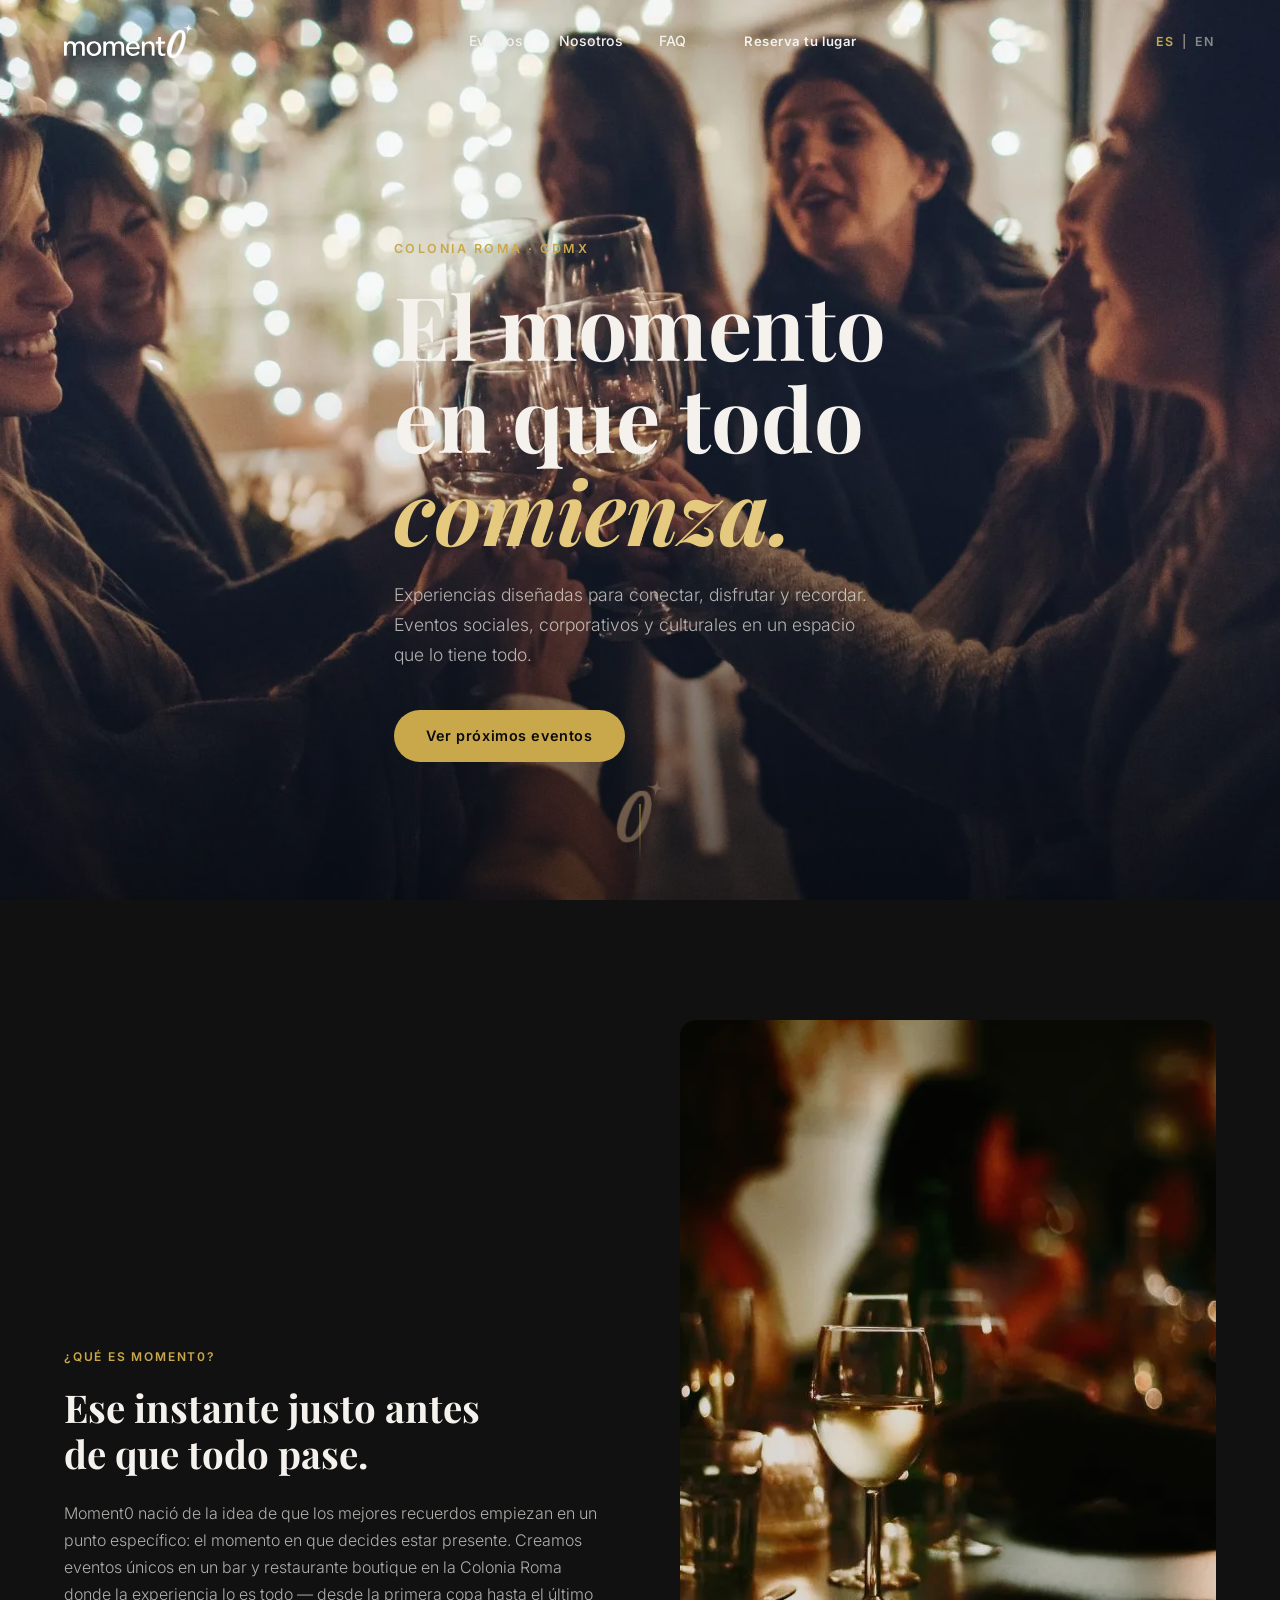
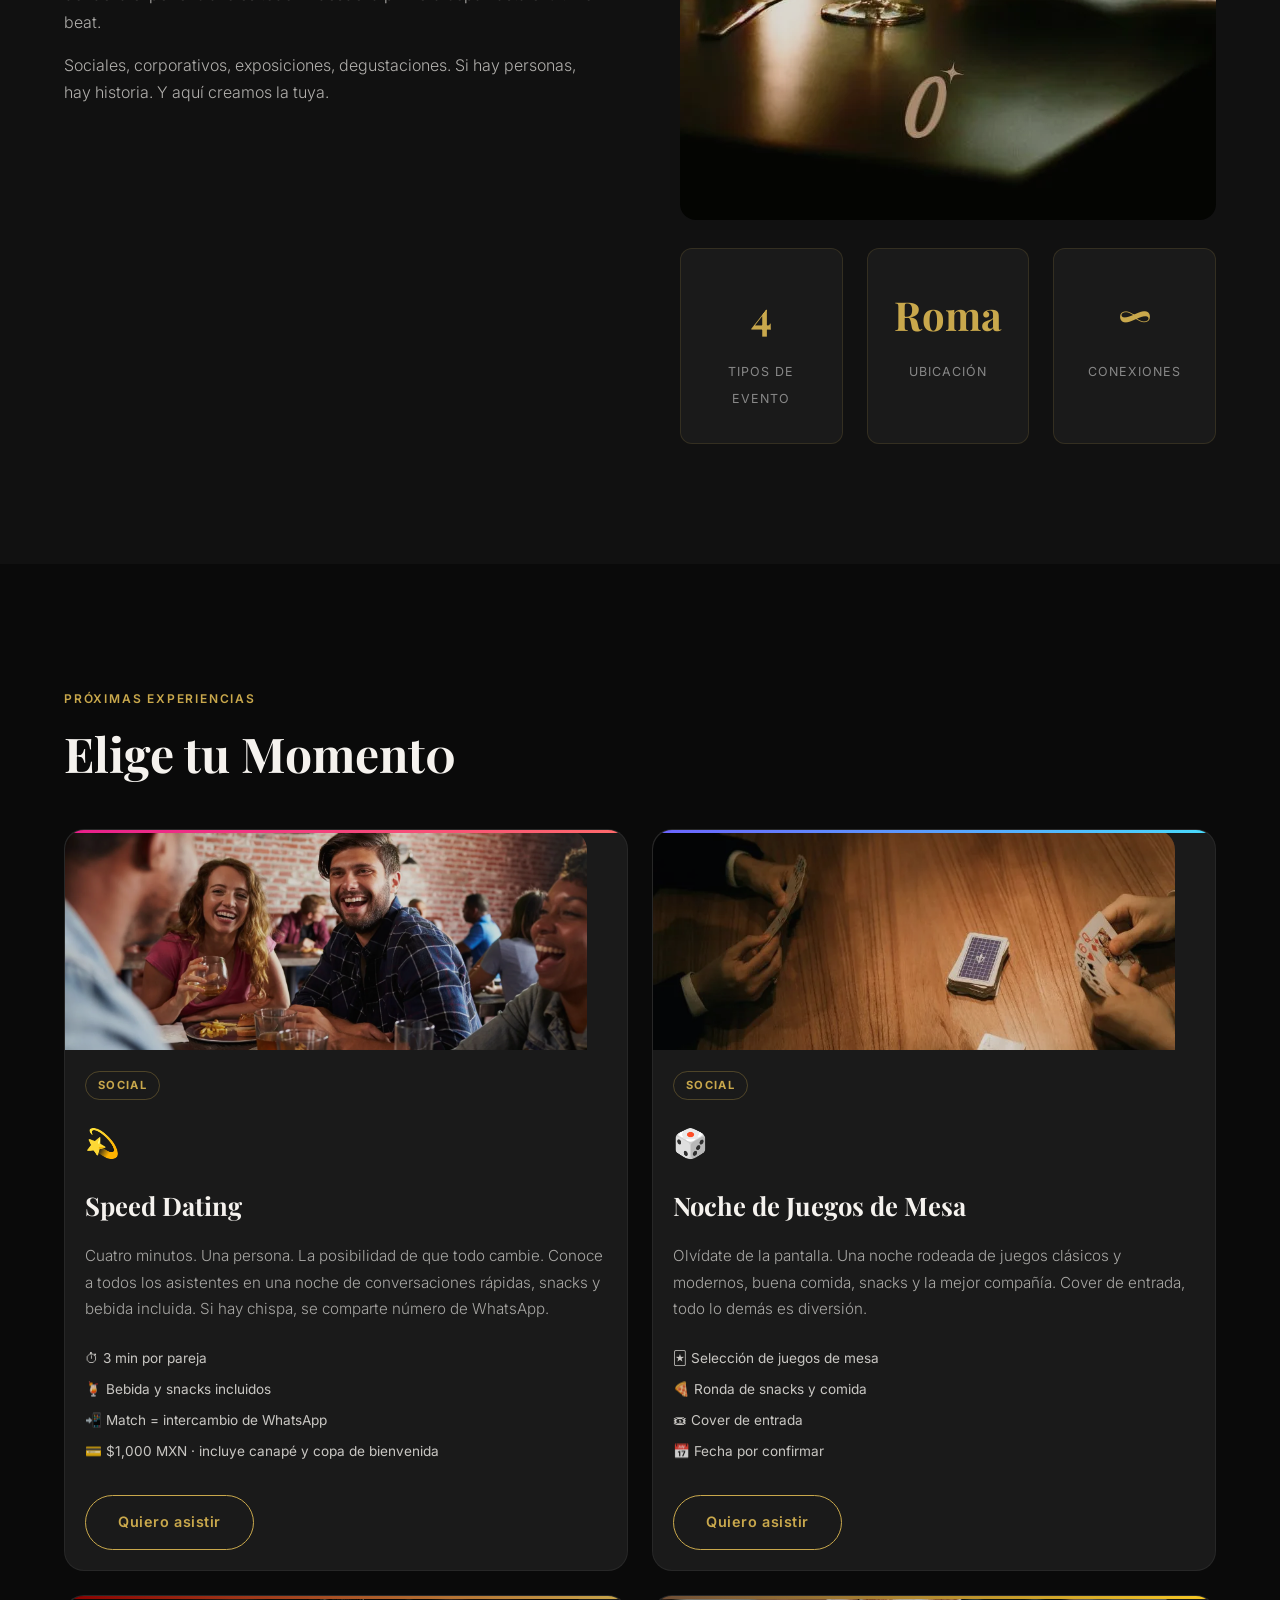
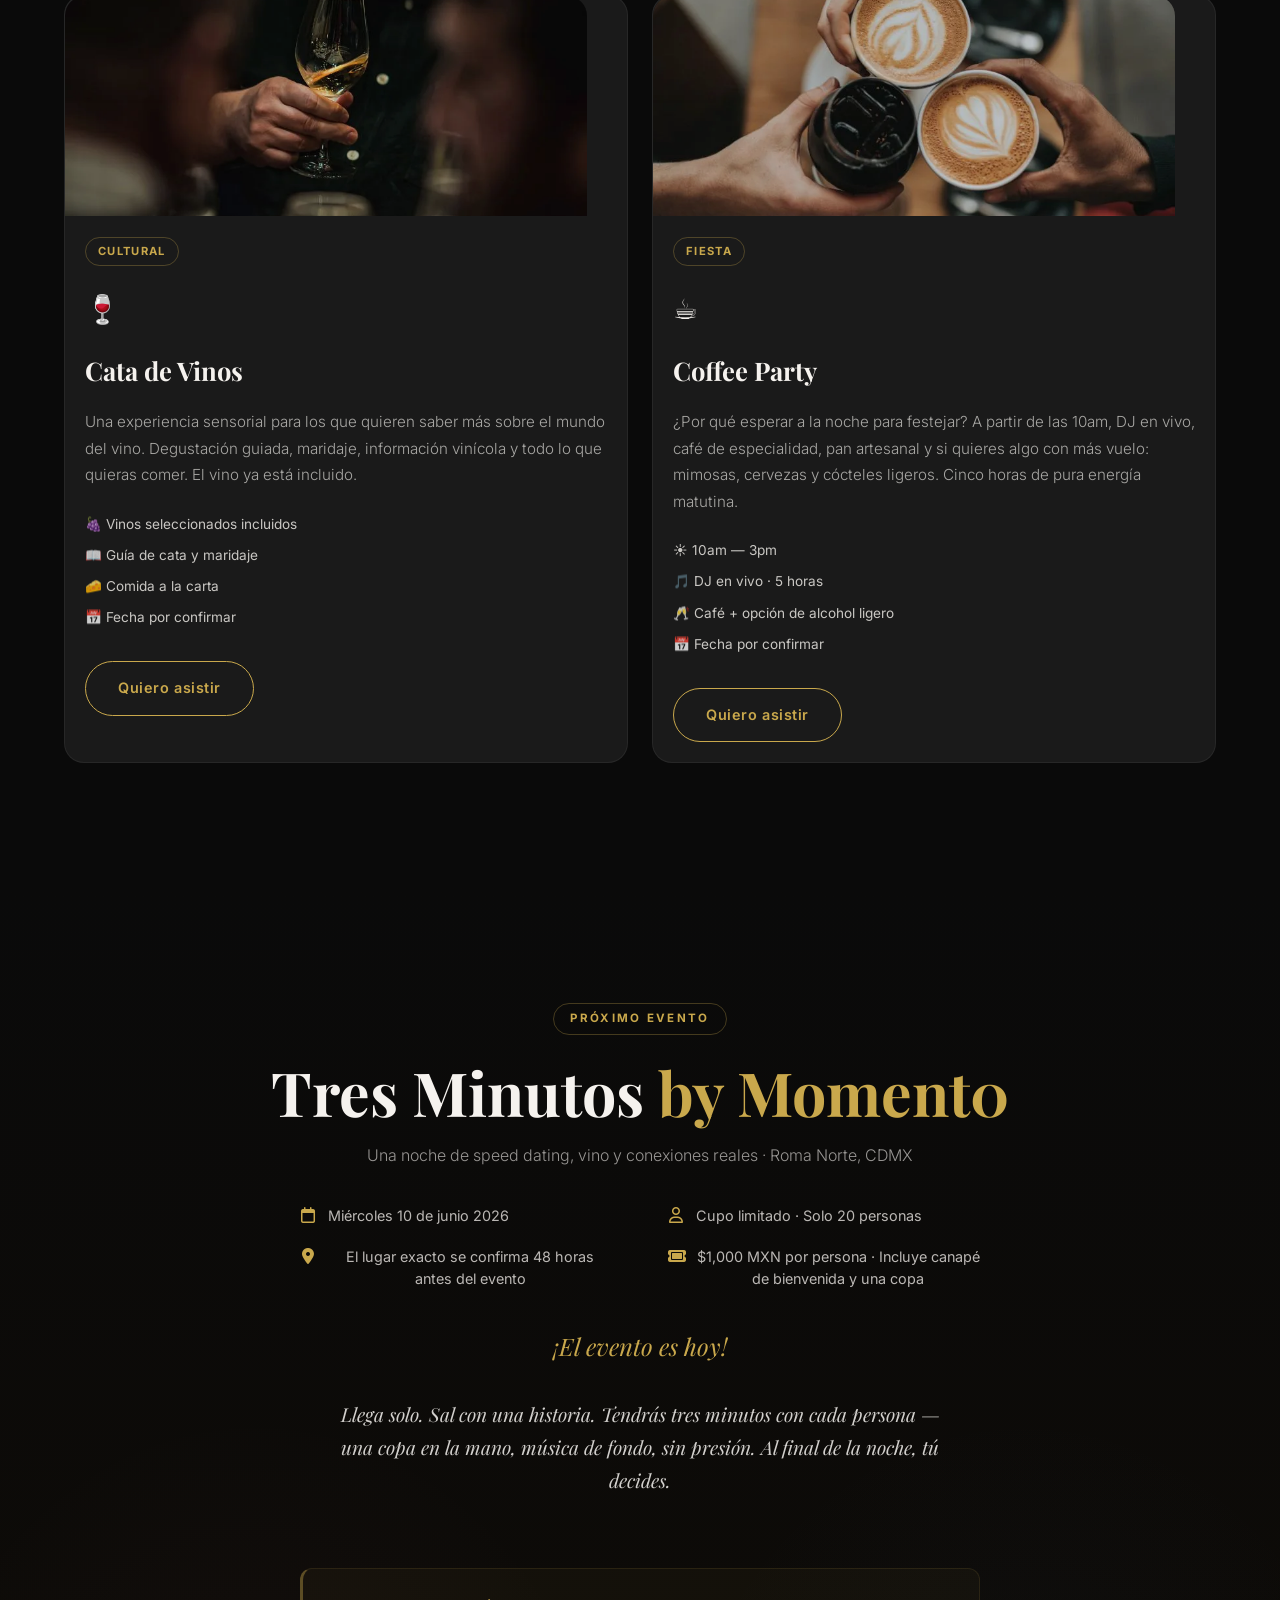
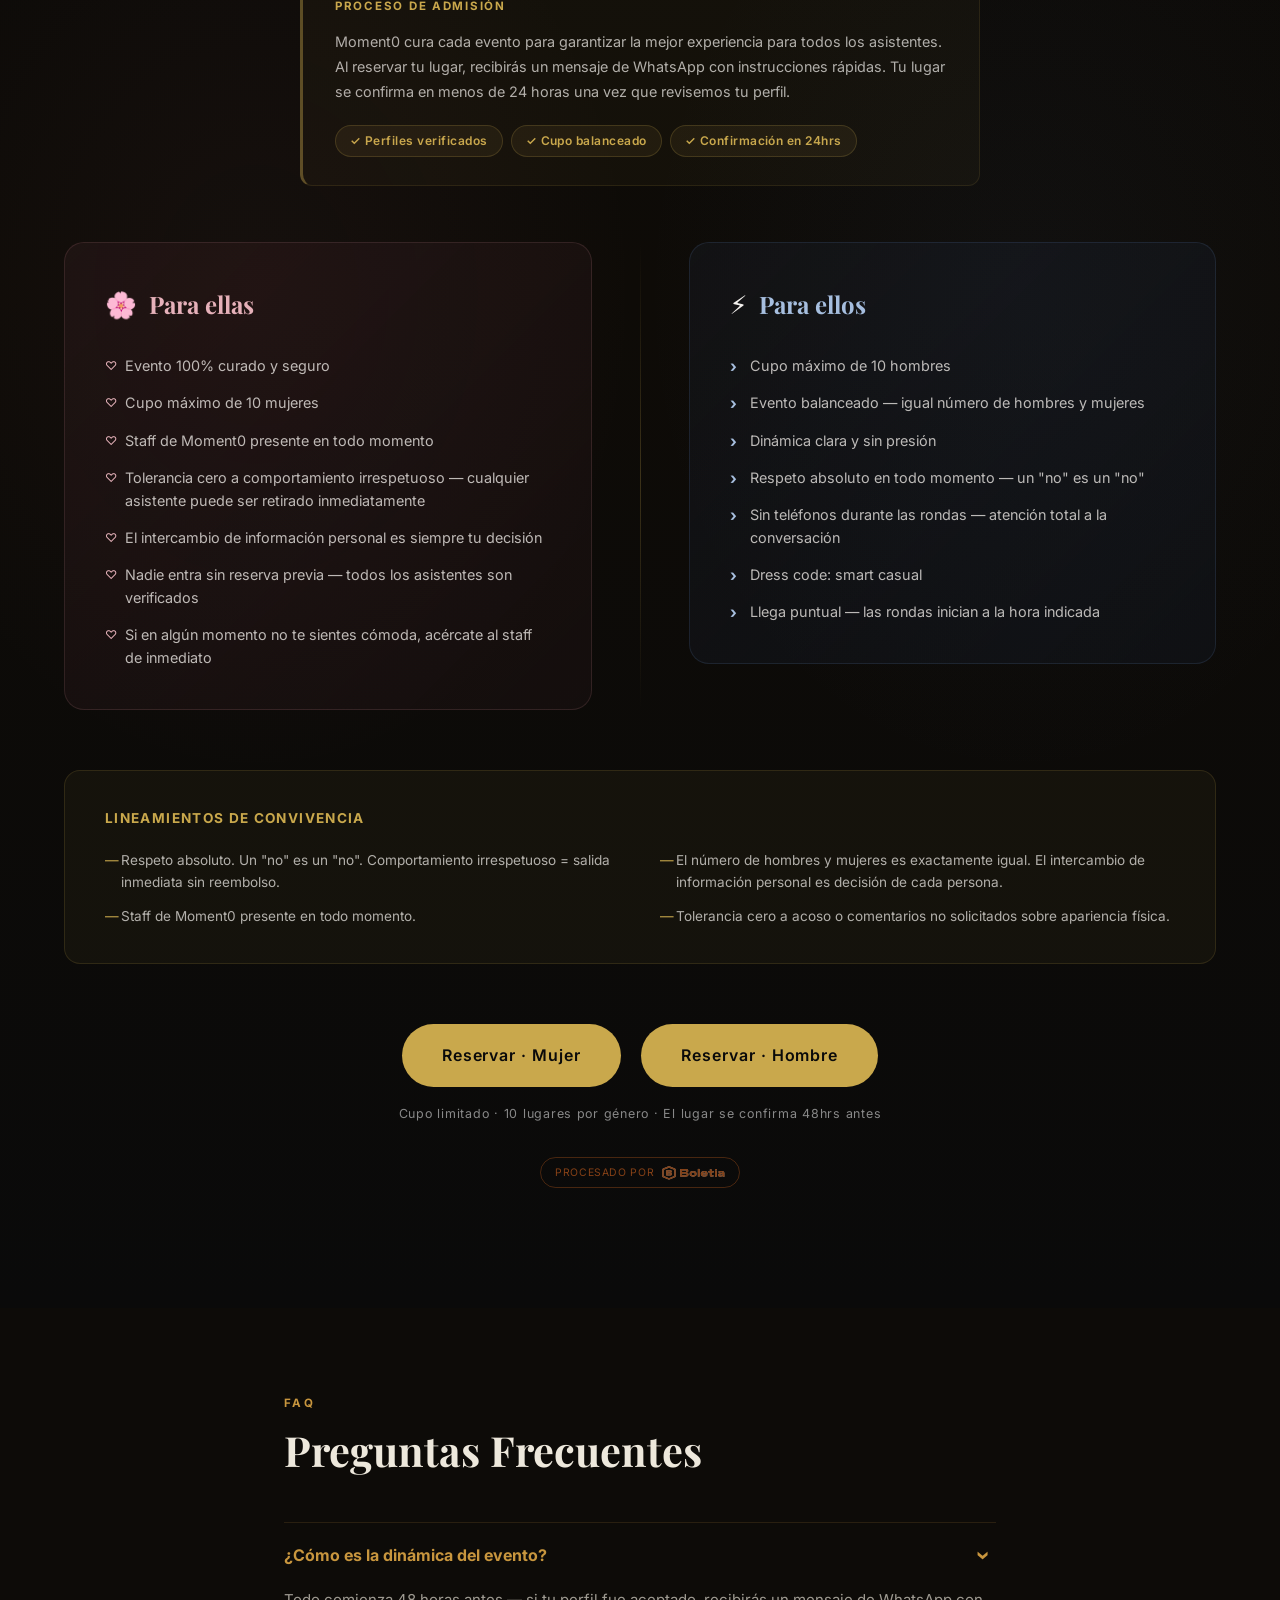
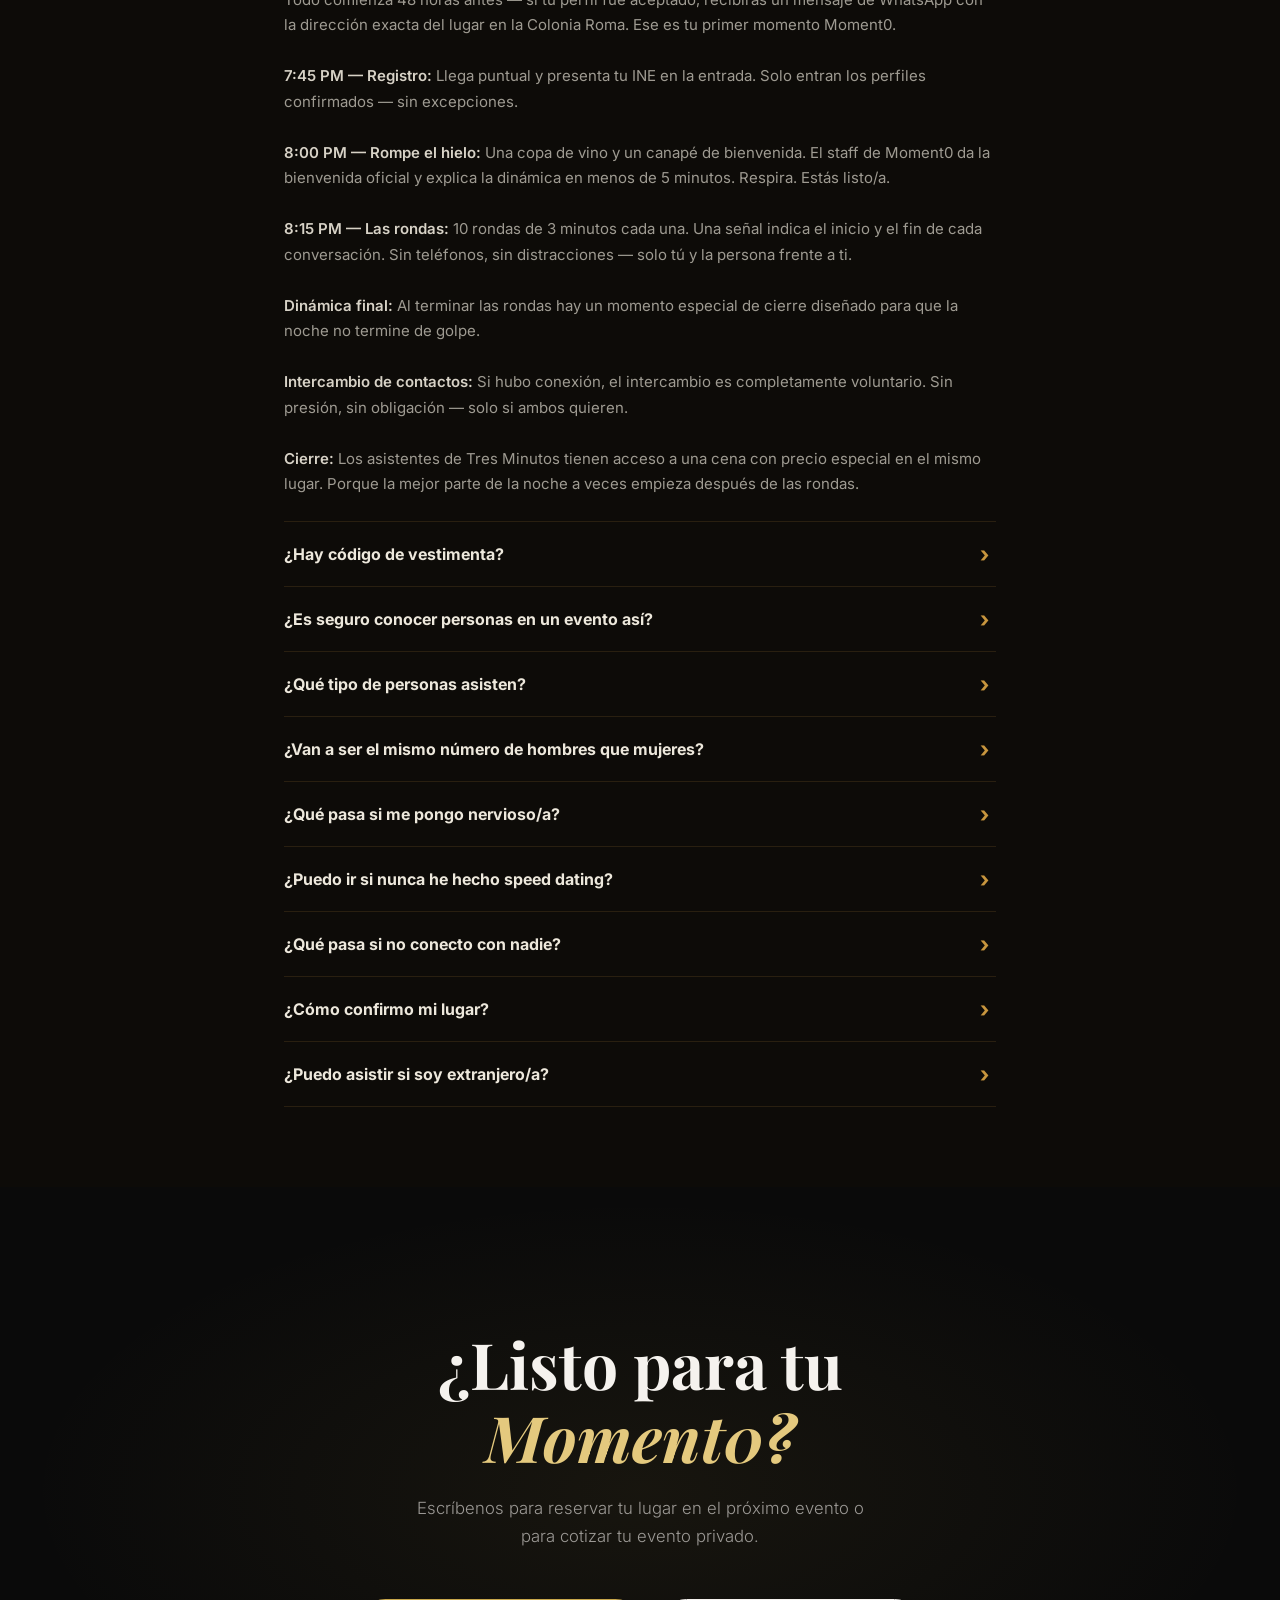
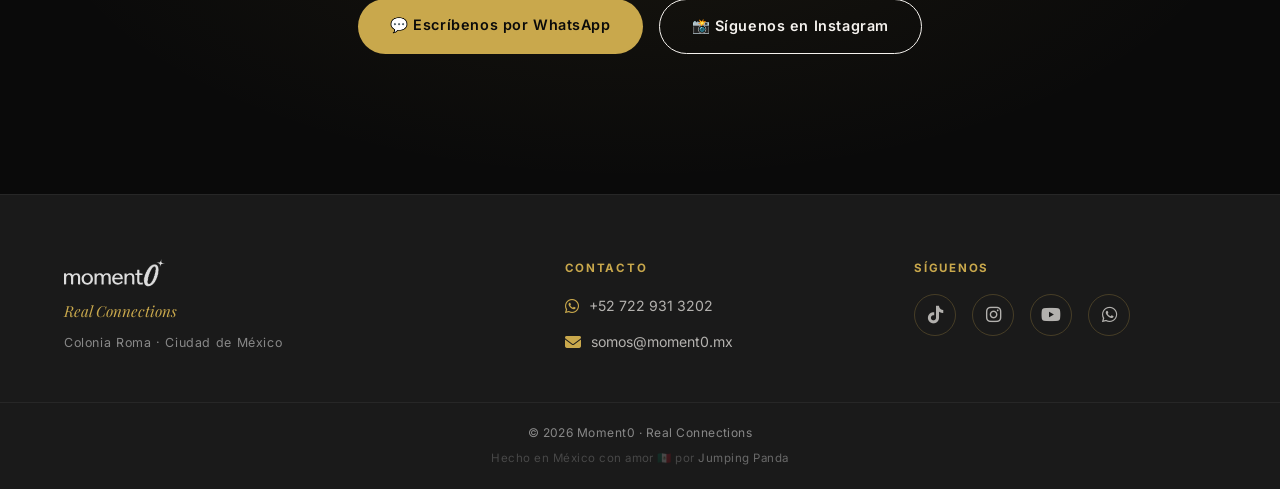
==== index.html @ 4af1c500 "Update social media handles and add YouTube - Instagram: moment0.mx → somos.moment0 - TikTok: @momen" ====
<!DOCTYPE html>
<html lang="es">
<head>
  <!-- Google tag (gtag.js) -->
  <script async src="https://www.googletagmanager.com/gtag/js?id=G-9HDMWQ01Z2"></script>
  <script>
    window.dataLayer = window.dataLayer || [];
    function gtag(){dataLayer.push(arguments);}
    gtag('js', new Date());
    gtag('config', 'G-9HDMWQ01Z2');
  </script>
  <meta charset="UTF-8" />
  <meta name="viewport" content="width=device-width, initial-scale=1.0" />
  <title>Moment0 — Real Connections</title>
  <meta name="tiktok" content="@somos.moment0" />
  <meta name="description" content="Moment0 — Real Connections. A collection of unique experiences: speed dating, board game nights, wine tastings and coffee parties in Colonia Roma, CDMX." />
  <!-- Hero LCP preload — high priority so browser fetches it before parsing body -->
  <link rel="preload" as="image" href="assets/hero-bg.webp" type="image/webp" fetchpriority="high" />
  <link rel="preconnect" href="https://fonts.googleapis.com" />
  <link rel="preconnect" href="https://fonts.gstatic.com" crossorigin />
  <link rel="preconnect" href="https://cdnjs.cloudflare.com" />
  <!-- Google Fonts: non-blocking load -->
  <link rel="preload" as="style" href="https://fonts.googleapis.com/css2?family=Playfair+Display:wght@400;700&family=Inter:wght@300;400;500;600&display=swap" onload="this.onload=null;this.rel='stylesheet'" />
  <noscript><link rel="stylesheet" href="https://fonts.googleapis.com/css2?family=Playfair+Display:wght@400;700&family=Inter:wght@300;400;500;600&display=swap" /></noscript>
  <link rel="icon" type="image/svg+xml" href="assets/favicon.svg" />
  <!-- Font Awesome: non-blocking load (all icons are below the fold) -->
  <link rel="preload" as="style" href="https://cdnjs.cloudflare.com/ajax/libs/font-awesome/6.5.0/css/all.min.css" onload="this.onload=null;this.rel='stylesheet'" />
  <noscript><link rel="stylesheet" href="https://cdnjs.cloudflare.com/ajax/libs/font-awesome/6.5.0/css/all.min.css" /></noscript>
  <!-- Critical CSS inlined: only rules needed to render the nav + hero without waiting for styles.css -->
  <style>
:root{--black:#0a0a0a;--dark:#111111;--dark2:#1a1a1a;--gold:#c9a84c;--gold-lt:#e4c97e;--white:#f5f2ee;--grey:#888;--font-serif:'Playfair Display',Georgia,serif;--font-sans:'Inter',system-ui,sans-serif;--radius:12px;--transition:0.3s ease}
*,*::before,*::after{box-sizing:border-box;margin:0;padding:0}
html{scroll-behavior:smooth}
body{background:var(--black);color:var(--white);font-family:var(--font-sans);font-size:16px;line-height:1.7;-webkit-font-smoothing:antialiased}
a{color:inherit;text-decoration:none}
img{max-width:100%;display:block}
picture{display:contents}
.container{max-width:1200px;margin:0 auto;padding:0 24px}
em{font-style:italic;color:var(--gold-lt)}
.btn{display:inline-block;padding:14px 32px;border-radius:40px;font-size:.9rem;font-weight:600;letter-spacing:.04em;transition:var(--transition);cursor:pointer;border:none}
.btn--primary{background:var(--gold);color:var(--black)}
.btn--primary:hover{background:var(--gold-lt);transform:translateY(-2px)}
.btn--sm{padding:10px 22px;font-size:.82rem}
.nav{position:fixed;top:0;left:0;right:0;z-index:100;padding:20px 0;transition:background var(--transition),padding var(--transition)}
.nav.scrolled{background:rgba(10,10,10,.92);backdrop-filter:blur(12px);padding:14px 0;border-bottom:1px solid rgba(201,168,76,.15)}
.nav__inner{display:flex;align-items:center;justify-content:space-between}
.nav__logo{font-family:var(--font-serif);font-size:1.5rem;font-weight:700;letter-spacing:-.01em}
.nav__logo span{color:var(--gold)}
.nav__logo-img{height:36px;width:auto;display:block;filter:brightness(0) invert(1);transition:filter var(--transition)}
.nav__links{list-style:none;display:flex;align-items:center;gap:36px;font-size:.88rem;font-weight:500}
.nav__links a:not(.btn):hover{color:var(--gold);transition:color var(--transition)}
.lang-toggle{display:flex;align-items:center;gap:6px;font-size:.78rem;font-weight:600;letter-spacing:.08em;color:var(--grey)}
.lang-btn{background:none;border:none;color:var(--grey);font-size:.78rem;font-weight:600;letter-spacing:.08em;cursor:pointer;padding:4px 2px;transition:color var(--transition);font-family:var(--font-sans)}
.lang-btn:hover{color:var(--white)}
.lang-btn.active{color:var(--gold)}
.nav__hamburger{display:none;flex-direction:column;gap:5px;background:none;border:none;cursor:pointer;padding:4px}
.nav__hamburger span{display:block;width:24px;height:2px;background:var(--white);border-radius:2px;transition:var(--transition)}
.hero{position:relative;min-height:100vh;display:flex;align-items:center;overflow:hidden}
.hero__bg-img{position:absolute;inset:0;width:100%;height:100%;object-fit:cover;object-position:center;z-index:0}
.hero::before{content:'';position:absolute;inset:0;background:linear-gradient(135deg,rgba(0,0,0,.75) 0%,rgba(10,8,4,.65) 50%,rgba(0,0,0,.7) 100%)}
.hero__overlay{position:absolute;inset:0;background:linear-gradient(to top,rgba(0,0,0,.5) 0%,transparent 60%)}
.hero__content{position:relative;z-index:1;max-width:640px;padding-top:100px}
.hero__tag{font-size:.78rem;font-weight:600;letter-spacing:.2em;text-transform:uppercase;color:var(--gold);margin-bottom:20px}
.hero__title{font-family:var(--font-serif);font-size:clamp(3rem,7vw,5.5rem);font-weight:700;line-height:1.05;margin-bottom:24px}
.hero__sub{font-size:1.1rem;color:rgba(245,242,238,.7);max-width:480px;margin-bottom:40px;font-weight:300}
.hero__scroll{position:absolute;bottom:36px;left:50%;transform:translateX(-50%)}
.hero__scroll span{display:block;width:1px;height:60px;background:linear-gradient(to bottom,var(--gold),transparent);margin:0 auto;animation:scrollLine 2s ease-in-out infinite}
@keyframes scrollLine{0%{transform:scaleY(0);transform-origin:top}50%{transform:scaleY(1);transform-origin:top}51%{transform:scaleY(1);transform-origin:bottom}100%{transform:scaleY(0);transform-origin:bottom}}
@media(max-width:680px){.nav__links{display:none}.nav__hamburger{display:flex}.hero__title{font-size:3rem}}
  </style>
  <!-- Full stylesheet: async so it never blocks first paint -->
  <link rel="stylesheet" href="css/styles.css" media="print" onload="this.media='all'" />
  <noscript><link rel="stylesheet" href="css/styles.css" /></noscript>
</head>
<body>

  <!-- NAV -->
  <nav class="nav">
    <div class="nav__inner container">
      <a class="nav__logo" href="#">
        <img src="assets/logo.svg" alt="Moment0" class="nav__logo-img" />
      </a>
      <ul class="nav__links">
        <li><a href="#eventos" data-i18n="nav.events">Eventos</a></li>
        <li><a href="#nosotros" data-i18n="nav.about">Nosotros</a></li>
        <li><a href="#faq" data-i18n="nav.faq">FAQ</a></li>
        <li><a href="#contacto" class="btn btn--sm" data-i18n="nav.cta">Reserva tu lugar</a></li>
      </ul>
      <div class="lang-toggle">
        <button class="lang-btn active" data-lang="es">ES</button>
        <span>|</span>
        <button class="lang-btn" data-lang="en">EN</button>
      </div>
      <button class="nav__hamburger" aria-label="Menú">
        <span></span><span></span><span></span>
      </button>
    </div>
  </nav>

  <!-- HERO -->
  <section class="hero">
    <picture>
      <source srcset="assets/hero-bg.webp" type="image/webp">
      <img src="assets/hero-bg.jpg" alt="" class="hero__bg-img" fetchpriority="high" width="1920" height="1080">
    </picture>
    <div class="hero__overlay"></div>
    <div class="hero__content container">
      <p class="hero__tag">Colonia Roma · CDMX</p>
      <h1 class="hero__title" data-i18n-html="hero.title">El momento<br/>en que todo<br/><em>comienza.</em></h1>
      <p class="hero__sub" data-i18n="hero.sub">Experiencias diseñadas para conectar, disfrutar y recordar. Eventos sociales, corporativos y culturales en un espacio que lo tiene todo.</p>
      <a href="#eventos" class="btn btn--primary" data-i18n="hero.cta">Ver próximos eventos</a>
    </div>
    <div class="hero__scroll"><span></span></div>
  </section>

  <!-- ABOUT -->
  <section class="about" id="nosotros">
    <div class="container about__grid">
      <div class="about__text">
        <span class="label" data-i18n="about.label">¿Qué es Moment0?</span>
        <h2 data-i18n-html="about.title">Ese instante justo antes<br/>de que todo pase.</h2>
        <p data-i18n="about.p1">Moment0 nació de la idea de que los mejores recuerdos empiezan en un punto específico: el momento en que decides estar presente. Creamos eventos únicos en un bar y restaurante boutique en la Colonia Roma donde la experiencia lo es todo — desde la primera copa hasta el último beat.</p>
        <p data-i18n="about.p2">Sociales, corporativos, exposiciones, degustaciones. Si hay personas, hay historia. Y aquí creamos la tuya.</p>
      </div>
      <div class="about__right">
        <picture>
          <source srcset="assets/about-venue.webp" type="image/webp">
          <img src="assets/about-venue.jpg" alt="Venue" class="about__img" loading="lazy" width="1200" height="800" />
        </picture>
      <div class="about__stats">
        <div class="stat">
          <strong>4</strong>
          <span data-i18n="about.stat1">Tipos de evento</span>
        </div>
        <div class="stat">
          <strong>Roma</strong>
          <span data-i18n="about.stat2">Ubicación</span>
        </div>
        <div class="stat">
          <strong>∞</strong>
          <span data-i18n="about.stat3">Conexiones</span>
        </div>
      </div>
      </div>
    </div>
  </section>

  <!-- EVENTOS -->
  <section class="eventos" id="eventos">
    <div class="container">
      <span class="label" data-i18n="events.label">Próximas experiencias</span>
      <h2 class="section-title" data-i18n="events.title">Elige tu Moment0</h2>

      <div class="eventos__grid">

        <!-- Speed Dating -->
        <article class="card card--dating">
          <picture>
            <source srcset="assets/speed-dating.webp" type="image/webp">
            <img src="assets/speed-dating.jpg" alt="Speed Dating" class="card__img" loading="lazy" width="1600" height="1120" />
          </picture>
          <div class="card__badge" data-i18n="badge.social">Social</div>
          <div class="card__emoji">💫</div>
          <h3 class="card__title" data-i18n="dating.title">Speed Dating</h3>
          <p class="card__desc" data-i18n="dating.desc">Cuatro minutos. Una persona. La posibilidad de que todo cambie. Conoce a todos los asistentes en una noche de conversaciones rápidas, snacks y bebida incluida. Si hay chispa, se comparte número de WhatsApp.</p>
          <ul class="card__details">
            <li data-i18n="dating.d1">⏱ 4 min por pareja</li>
            <li data-i18n="dating.d2">🍹 Bebida y snacks incluidos</li>
            <li data-i18n="dating.d3">📲 Match = intercambio de WhatsApp</li>
            <li data-i18n="dating.d4">💳 $1,000 MXN por persona · incluye canapé y copa de bienvenida</li>
          </ul>
          <a href="/speed-dating-cdmx/" class="btn btn--outline" data-i18n="card.cta">Quiero asistir</a>
        </article>

        <!-- Noche de Juegos -->
        <article class="card card--games">
          <picture>
            <source srcset="assets/board-games.webp" type="image/webp">
            <img src="assets/board-games.jpg" alt="Board Game Night" class="card__img" loading="lazy" width="800" height="560" />
          </picture>
          <div class="card__badge" data-i18n="badge.social">Social</div>
          <div class="card__emoji">🎲</div>
          <h3 class="card__title" data-i18n="games.title">Noche de Juegos de Mesa</h3>
          <p class="card__desc" data-i18n="games.desc">Olvídate de la pantalla. Una noche rodeada de juegos clásicos y modernos, buena comida, snacks y la mejor compañía. Cover de entrada, todo lo demás es diversión.</p>
          <ul class="card__details">
            <li data-i18n="games.d1">🃏 Selección de juegos de mesa</li>
            <li data-i18n="games.d2">🍕 Ronda de snacks y comida</li>
            <li data-i18n="games.d3">🎟 Cover de entrada</li>
            <li data-i18n="other.date">📅 Fecha por confirmar</li>
          </ul>
          <a href="#contacto" class="btn btn--outline" data-i18n="card.cta">Quiero asistir</a>
        </article>

        <!-- Cata de Vinos -->
        <article class="card card--wine">
          <picture>
            <source srcset="assets/wine-tasting.webp" type="image/webp">
            <img src="assets/wine-tasting.jpg" alt="Wine Tasting" class="card__img" loading="lazy" width="800" height="560" />
          </picture>
          <div class="card__badge" data-i18n="badge.cultural">Cultural</div>
          <div class="card__emoji">🍷</div>
          <h3 class="card__title" data-i18n="wine.title">Cata de Vinos</h3>
          <p class="card__desc" data-i18n="wine.desc">Una experiencia sensorial para los que quieren saber más sobre el mundo del vino. Degustación guiada, maridaje, información vinícola y todo lo que quieras comer. El vino ya está incluido.</p>
          <ul class="card__details">
            <li data-i18n="wine.d1">🍇 Vinos seleccionados incluidos</li>
            <li data-i18n="wine.d2">📖 Guía de cata y maridaje</li>
            <li data-i18n="wine.d3">🧀 Comida a la carta</li>
            <li data-i18n="other.date">📅 Fecha por confirmar</li>
          </ul>
          <a href="#contacto" class="btn btn--outline" data-i18n="card.cta">Quiero asistir</a>
        </article>

        <!-- Coffee Party -->
        <article class="card card--coffee">
          <picture>
            <source srcset="assets/coffee-party.webp" type="image/webp">
            <img src="assets/coffee-party.jpg" alt="Coffee Party" class="card__img" loading="lazy" width="800" height="560" />
          </picture>
          <div class="card__badge" data-i18n="badge.party">Fiesta</div>
          <div class="card__emoji">☕</div>
          <h3 class="card__title" data-i18n="coffee.title">Coffee Party</h3>
          <p class="card__desc" data-i18n="coffee.desc">¿Por qué esperar a la noche para festejar? A partir de las 10am, DJ en vivo, café de especialidad, pan artesanal y si quieres algo con más vuelo: mimosas, cervezas y cócteles ligeros. Cinco horas de pura energía matutina.</p>
          <ul class="card__details">
            <li data-i18n="coffee.d1">☀️ 10am — 3pm</li>
            <li data-i18n="coffee.d2">🎵 DJ en vivo · 5 horas</li>
            <li data-i18n="coffee.d3">🥂 Café + opción de alcohol ligero</li>
            <li data-i18n="other.date">📅 Fecha por confirmar</li>
          </ul>
          <a href="#contacto" class="btn btn--outline" data-i18n="card.cta">Quiero asistir</a>
        </article>

      </div>
    </div>
  </section>

  <!-- TRES MINUTOS EVENT -->
  <section class="tm" id="tres-minutos">
    <div class="container">

      <!-- PART 1: OVERVIEW -->
      <div class="tm__overview">
        <span class="tm__eyebrow" data-i18n="tm.eyebrow">Próximo evento</span>
        <h2 class="tm__title">Tres Minutos <span>by Moment0</span></h2>
        <p class="tm__subtitle" data-i18n="tm.subtitle">Una noche de speed dating, mezcal y conexiones reales · Roma Norte, CDMX</p>

        <div class="tm__meta">
          <div class="tm__meta-item">
            <i class="fa-regular fa-calendar"></i>
            <span data-i18n="tm.date">Miércoles 10 de junio 2026</span>
          </div>
          <div class="tm__meta-item">
            <i class="fa-regular fa-user"></i>
            <span data-i18n="tm.capacity">Cupo limitado · Solo 20 personas</span>
          </div>
          <div class="tm__meta-item">
            <i class="fa-solid fa-location-dot"></i>
            <span data-i18n="tm.location">El lugar exacto se confirma 48 horas antes del evento</span>
          </div>
          <div class="tm__meta-item">
            <i class="fa-solid fa-ticket"></i>
            <span data-i18n="tm.price">$800 MXN por persona · Incluye canapé de bienvenida y una copa</span>
          </div>
        </div>

        <div class="tm__countdown" id="countdown">
          <div class="tm__countdown-unit">
            <span class="tm__countdown-num" id="cd-days">--</span>
            <span class="tm__countdown-label" data-i18n="tm.cd.days">Días</span>
          </div>
          <span class="tm__countdown-sep">·</span>
          <div class="tm__countdown-unit">
            <span class="tm__countdown-num" id="cd-hours">--</span>
            <span class="tm__countdown-label" data-i18n="tm.cd.hours">Horas</span>
          </div>
          <span class="tm__countdown-sep">·</span>
          <div class="tm__countdown-unit">
            <span class="tm__countdown-num" id="cd-mins">--</span>
            <span class="tm__countdown-label" data-i18n="tm.cd.mins">Minutos</span>
          </div>
          <span class="tm__countdown-sep">·</span>
          <div class="tm__countdown-unit">
            <span class="tm__countdown-num" id="cd-secs">--</span>
            <span class="tm__countdown-label" data-i18n="tm.cd.secs">Segundos</span>
          </div>
        </div>

        <p class="tm__desc" data-i18n="tm.desc">Llega solo. Sal con una historia. Tendrás tres minutos con cada persona — una copa en la mano, música de fondo, sin presión. Al final de la noche, tú decides.</p>
      </div>

      <!-- SCREENING NOTICE -->
      <div class="tm__screening">
        <h4 class="tm__screening-title" data-i18n="tm.screening.title">Proceso de admisión</h4>
        <p class="tm__screening-body" data-i18n="tm.screening.body">Moment0 cura cada evento para garantizar la mejor experiencia para todos los asistentes. Al reservar tu lugar, recibirás un mensaje de WhatsApp con instrucciones rápidas. Tu lugar se confirma en menos de 24 horas una vez que revisemos tu perfil.</p>
        <div class="tm__screening-pills">
          <span class="tm__pill" data-i18n="tm.screening.p1">✓ Perfiles verificados</span>
          <span class="tm__pill" data-i18n="tm.screening.p2">✓ Cupo balanceado</span>
          <span class="tm__pill" data-i18n="tm.screening.p3">✓ Confirmación en 24hrs</span>
        </div>
      </div>

      <!-- PART 2: TWO-COLUMN SPLIT -->
      <div class="tm__split">

        <!-- WOMEN -->
        <div class="tm__col tm__col--women">
          <div class="tm__col-header">
            <span class="tm__col-icon">🌸</span>
            <h3 data-i18n="tm.women.title">Para ellas</h3>
          </div>
          <ul class="tm__list">
            <li data-i18n="tm.women.l1">Evento 100% curado y seguro</li>
            <li data-i18n="tm.women.l2">Cupo máximo de 10 mujeres</li>
            <li data-i18n="tm.women.l3">Staff de Moment0 presente en todo momento</li>
            <li data-i18n="tm.women.l4">Tolerancia cero a comportamiento irrespetuoso — cualquier asistente puede ser retirado inmediatamente</li>
            <li data-i18n="tm.women.l5">El intercambio de información personal es siempre tu decisión</li>
            <li data-i18n="tm.women.l6">Nadie entra sin reserva previa — todos los asistentes son verificados</li>
            <li data-i18n="tm.women.l7">Si en algún momento no te sientes cómoda, acércate al staff de inmediato</li>
          </ul>
        </div>

        <div class="tm__divider"></div>

        <!-- MEN -->
        <div class="tm__col tm__col--men">
          <div class="tm__col-header">
            <span class="tm__col-icon">⚡</span>
            <h3 data-i18n="tm.men.title">Para ellos</h3>
          </div>
          <ul class="tm__list">
            <li data-i18n="tm.men.l1">Cupo máximo de 10 hombres</li>
            <li data-i18n="tm.men.l2">Evento balanceado — igual número de hombres y mujeres</li>
            <li data-i18n="tm.men.l3">Dinámica clara y sin presión</li>
            <li data-i18n="tm.men.l4">Respeto absoluto en todo momento — un "no" es un "no"</li>
            <li data-i18n="tm.men.l5">Sin teléfonos durante las rondas — atención total a la conversación</li>
            <li data-i18n="tm.men.l6">Dress code: smart casual</li>
            <li data-i18n="tm.men.l7">Llega puntual — las rondas inician a la hora indicada</li>
          </ul>
        </div>

      </div>

      <!-- PART 3: SAFETY GUIDELINES -->
      <div class="tm__safety">
        <h4 class="tm__safety-title" data-i18n="tm.safety.title">
          <i class="fa-solid fa-shield-halved"></i>
          Lineamientos de convivencia
        </h4>
        <ul class="tm__safety-list">
          <li data-i18n="tm.safety.l1">Respeto absoluto. Un "no" es un "no". Comportamiento irrespetuoso = salida inmediata sin reembolso.</li>
          <li data-i18n="tm.safety.l2">El número de hombres y mujeres es exactamente igual. El intercambio de información personal es decisión de cada persona.</li>
          <li data-i18n="tm.safety.l3">Staff de Moment0 presente en todo momento.</li>
          <li data-i18n="tm.safety.l4">Tolerancia cero a acoso o comentarios no solicitados sobre apariencia física.</li>
        </ul>
      </div>

      <!-- PART 4: CTA -->
      <div class="tm__cta">
        <div class="tm__cta-btns">
          <a href="https://3-minutos-speed-dating.boletia.com" class="btn btn--primary btn--lg" target="_blank" rel="noopener noreferrer" data-i18n="tm.cta.women">Reservar · Mujer</a>
          <a href="https://3-minutos-speed-dating.boletia.com" class="btn btn--primary btn--lg" target="_blank" rel="noopener noreferrer" data-i18n="tm.cta.men">Reservar · Hombre</a>
        </div>
        <p class="tm__cta-note" data-i18n="tm.cta.note">Cupo limitado · 10 lugares por género · El lugar se confirma 48hrs antes</p>
        <div class="tm__boletia">
          <span data-i18n="tm.boletia.label">Procesado por</span>
          <img src="assets/boletia-logo.svg" alt="Boletia" class="tm__boletia-logo" />
        </div>
      </div>

    </div>
  </section>

  <!-- FAQ -->
  <section class="faq" id="faq">
    <div class="faq__inner">
      <span class="faq__label">FAQ</span>
      <h2 class="faq__title" data-i18n="faq.title">Preguntas Frecuentes</h2>

      <div class="faq__list">

        <div class="faq__item">
          <button class="faq__btn" type="button" aria-expanded="false">
            <span data-i18n="faq.q1">¿Cómo es la dinámica del evento?</span>
            <span class="faq__chevron" aria-hidden="true">›</span>
          </button>
          <div class="faq__body">
            <div class="faq__body-inner" data-i18n-html="faq.a1"></div>
          </div>
        </div>

        <div class="faq__item">
          <button class="faq__btn" type="button" aria-expanded="false">
            <span data-i18n="faq.q2">¿Hay código de vestimenta?</span>
            <span class="faq__chevron" aria-hidden="true">›</span>
          </button>
          <div class="faq__body">
            <div class="faq__body-inner" data-i18n-html="faq.a2"></div>
          </div>
        </div>

        <div class="faq__item">
          <button class="faq__btn" type="button" aria-expanded="false">
            <span data-i18n="faq.q3">¿Es seguro conocer personas en un evento así?</span>
            <span class="faq__chevron" aria-hidden="true">›</span>
          </button>
          <div class="faq__body">
            <div class="faq__body-inner" data-i18n-html="faq.a3"></div>
          </div>
        </div>

        <div class="faq__item">
          <button class="faq__btn" type="button" aria-expanded="false">
            <span data-i18n="faq.q4">¿Qué tipo de personas asisten?</span>
            <span class="faq__chevron" aria-hidden="true">›</span>
          </button>
          <div class="faq__body">
            <div class="faq__body-inner" data-i18n-html="faq.a4"></div>
          </div>
        </div>

        <div class="faq__item">
          <button class="faq__btn" type="button" aria-expanded="false">
            <span data-i18n="faq.q5">¿Van a ser el mismo número de hombres que mujeres?</span>
            <span class="faq__chevron" aria-hidden="true">›</span>
          </button>
          <div class="faq__body">
            <div class="faq__body-inner" data-i18n-html="faq.a5"></div>
          </div>
        </div>

        <div class="faq__item">
          <button class="faq__btn" type="button" aria-expanded="false">
            <span data-i18n="faq.q6">¿Qué pasa si me pongo nervioso/a?</span>
            <span class="faq__chevron" aria-hidden="true">›</span>
          </button>
          <div class="faq__body">
            <div class="faq__body-inner" data-i18n-html="faq.a6"></div>
          </div>
        </div>

        <div class="faq__item">
          <button class="faq__btn" type="button" aria-expanded="false">
            <span data-i18n="faq.q7">¿Puedo ir si nunca he hecho speed dating?</span>
            <span class="faq__chevron" aria-hidden="true">›</span>
          </button>
          <div class="faq__body">
            <div class="faq__body-inner" data-i18n-html="faq.a7"></div>
          </div>
        </div>

        <div class="faq__item">
          <button class="faq__btn" type="button" aria-expanded="false">
            <span data-i18n="faq.q8">¿Qué pasa si no conecto con nadie?</span>
            <span class="faq__chevron" aria-hidden="true">›</span>
          </button>
          <div class="faq__body">
            <div class="faq__body-inner" data-i18n-html="faq.a8"></div>
          </div>
        </div>

        <div class="faq__item">
          <button class="faq__btn" type="button" aria-expanded="false">
            <span data-i18n="faq.q9">¿Cómo confirmo mi lugar?</span>
            <span class="faq__chevron" aria-hidden="true">›</span>
          </button>
          <div class="faq__body">
            <div class="faq__body-inner" data-i18n-html="faq.a9"></div>
          </div>
        </div>

        <div class="faq__item">
          <button class="faq__btn" type="button" aria-expanded="false">
            <span data-i18n="faq.q10">¿Puedo asistir si soy extranjero/a?</span>
            <span class="faq__chevron" aria-hidden="true">›</span>
          </button>
          <div class="faq__body">
            <div class="faq__body-inner" data-i18n-html="faq.a10"></div>
          </div>
        </div>

      </div>
    </div>
  </section>

  <!-- CTA / CONTACTO -->
  <section class="contacto" id="contacto">
    <div class="container contacto__inner">
      <h2 data-i18n-html="cta.title">¿Listo para tu<br/><em>Moment0?</em></h2>
      <p data-i18n="cta.sub">Escríbenos para reservar tu lugar en el próximo evento o para cotizar tu evento privado.</p>
      <div class="contacto__actions">
        <a href="https://wa.me/527229313202?text=Hola%2C%20me%20gustar%C3%ADa%20reservar%20mi%20lugar%20en%20el%20pr%C3%B3ximo%20evento%20de%20Moment0.%20%C2%BFMe%20pueden%20dar%20m%C3%A1s%20informaci%C3%B3n%3F" class="btn btn--primary" target="_blank" rel="noopener noreferrer" data-i18n="cta.wa">💬 Escríbenos por WhatsApp</a>
        <a href="https://instagram.com/somos.moment0" class="btn btn--outline--light" target="_blank" rel="noopener noreferrer" data-i18n="cta.ig">📸 Síguenos en Instagram</a>
      </div>
    </div>
  </section>

  <!-- FOOTER -->
  <footer class="footer">
    <div class="container footer__top">

      <div class="footer__brand">
        <img src="assets/logo.svg" alt="Moment0" class="footer__logo-img" />
        <p class="footer__tagline">Real Connections</p>
        <p class="footer__copy">Colonia Roma · Ciudad de México</p>
      </div>

      <div class="footer__contact">
        <p class="footer__contact-title" data-i18n="footer.contact">Contacto</p>
        <ul class="footer__contact-list">
          <li>
            <a href="https://wa.me/527229313202?text=Hola%2C%20me%20gustar%C3%ADa%20reservar%20mi%20lugar%20en%20el%20pr%C3%B3ximo%20evento%20de%20Moment0.%20%C2%BFMe%20pueden%20dar%20m%C3%A1s%20informaci%C3%B3n%3F" target="_blank" rel="noopener noreferrer">
              <i class="fa-brands fa-whatsapp"></i> +52 722 931 3202
            </a>
          </li>
          <li>
            <a href="mailto:somos@moment0.mx">
              <i class="fa-solid fa-envelope"></i> somos@moment0.mx
            </a>
          </li>
        </ul>
      </div>

      <div class="footer__social-col">
        <p class="footer__contact-title" data-i18n="footer.follow">Síguenos</p>
        <div class="footer__social">
          <a href="https://tiktok.com/@somos.moment0" target="_blank" rel="noopener noreferrer" aria-label="TikTok">
            <i class="fa-brands fa-tiktok"></i>
          </a>
          <a href="https://instagram.com/somos.moment0" target="_blank" rel="noopener noreferrer" aria-label="Instagram">
            <i class="fa-brands fa-instagram"></i>
          </a>
          <a href="https://youtube.com/@somos.moment0" target="_blank" rel="noopener noreferrer" aria-label="YouTube">
            <i class="fa-brands fa-youtube"></i>
          </a>
          <a href="https://wa.me/527229313202?text=Hola%2C%20me%20gustar%C3%ADa%20reservar%20mi%20lugar%20en%20el%20pr%C3%B3ximo%20evento%20de%20Moment0.%20%C2%BFMe%20pueden%20dar%20m%C3%A1s%20informaci%C3%B3n%3F" target="_blank" rel="noopener noreferrer" aria-label="WhatsApp">
            <i class="fa-brands fa-whatsapp"></i>
          </a>
        </div>
      </div>

    </div>
    <div class="footer__bottom">
      <p>© 2026 Moment0 · Real Connections</p>
      <p class="footer__credit">Hecho en México con amor 🇲🇽 por <a href="https://www.jumpingpanda.mx" target="_blank" rel="noopener noreferrer">Jumping Panda</a></p>
    </div>
  </footer>

  <script src="js/main.js" defer></script>

  <!-- Meta Pixel Code — deferred to end of body to unblock rendering -->
  <script>
  !function(f,b,e,v,n,t,s)
  {if(f.fbq)return;n=f.fbq=function(){n.callMethod?
  n.callMethod.apply(n,arguments):n.queue.push(arguments)};
  if(!f._fbq)f._fbq=n;n.push=n;n.loaded=!0;n.version='2.0';
  n.queue=[];t=b.createElement(e);t.async=!0;
  t.src=v;s=b.getElementsByTagName(e)[0];
  s.parentNode.insertBefore(t,s)}(window, document,'script',
  'https://connect.facebook.net/en_US/fbevents.js');
  fbq('init', '3623020937863541');
  fbq('track', 'PageView');
  </script>
  <noscript><img height="1" width="1" style="display:none"
  src="https://www.facebook.com/tr?id=3623020937863541&ev=PageView&noscript=1"
  /></noscript>
  <!-- End Meta Pixel Code -->
</body>
</html>
---- css/styles.css ----
/* =====================
   VARIABLES & RESET
   ===================== */
:root {
  --black:    #0a0a0a;
  --dark:     #111111;
  --dark2:    #1a1a1a;
  --gold:     #c9a84c;
  --gold-lt:  #e4c97e;
  --white:    #f5f2ee;
  --grey:     #888;
  --font-serif: 'Playfair Display', Georgia, serif;
  --font-sans:  'Inter', system-ui, sans-serif;
  --radius: 12px;
  --transition: 0.3s ease;
}

*, *::before, *::after { box-sizing: border-box; margin: 0; padding: 0; }

html { scroll-behavior: smooth; }

body {
  background: var(--black);
  color: var(--white);
  font-family: var(--font-sans);
  font-size: 16px;
  line-height: 1.7;
  -webkit-font-smoothing: antialiased;
}

a { color: inherit; text-decoration: none; }
img { max-width: 100%; display: block; }
picture { display: contents; }

.container {
  max-width: 1200px;
  margin: 0 auto;
  padding: 0 24px;
}

/* =====================
   TYPOGRAPHY HELPERS
   ===================== */
.label {
  display: inline-block;
  font-size: 0.75rem;
  font-weight: 600;
  letter-spacing: 0.15em;
  text-transform: uppercase;
  color: var(--gold);
  margin-bottom: 16px;
}

.section-title {
  font-family: var(--font-serif);
  font-size: clamp(2rem, 4vw, 3rem);
  font-weight: 700;
  line-height: 1.15;
  margin-bottom: 48px;
}

em { font-style: italic; color: var(--gold-lt); }

/* =====================
   BUTTONS
   ===================== */
.btn {
  display: inline-block;
  padding: 14px 32px;
  border-radius: 40px;
  font-size: 0.9rem;
  font-weight: 600;
  letter-spacing: 0.04em;
  transition: var(--transition);
  cursor: pointer;
  border: none;
}

.btn--primary {
  background: var(--gold);
  color: var(--black);
}
.btn--primary:hover { background: var(--gold-lt); transform: translateY(-2px); }

.btn--outline {
  border: 1.5px solid var(--gold);
  color: var(--gold);
  background: transparent;
}
.btn--outline:hover { background: var(--gold); color: var(--black); }

.btn--outline--light {
  border: 1.5px solid var(--white);
  color: var(--white);
  background: transparent;
}
.btn--outline--light:hover { background: var(--white); color: var(--black); }

.btn--sm { padding: 10px 22px; font-size: 0.82rem; }

/* =====================
   NAV
   ===================== */
.nav {
  position: fixed;
  top: 0; left: 0; right: 0;
  z-index: 100;
  padding: 20px 0;
  transition: background var(--transition), padding var(--transition);
}

.nav.scrolled {
  background: rgba(10,10,10,0.92);
  backdrop-filter: blur(12px);
  padding: 14px 0;
  border-bottom: 1px solid rgba(201,168,76,0.15);
}

.nav__inner {
  display: flex;
  align-items: center;
  justify-content: space-between;
}

.nav__logo {
  font-family: var(--font-serif);
  font-size: 1.5rem;
  font-weight: 700;
  letter-spacing: -0.01em;
}
.nav__logo span { color: var(--gold); }

.nav__logo-img {
  height: 36px;
  width: auto;
  display: block;
  filter: brightness(0) invert(1);
  transition: filter var(--transition);
}
.nav.scrolled .nav__logo-img {
  filter: brightness(0) invert(1);
}

.nav__links {
  list-style: none;
  display: flex;
  align-items: center;
  gap: 36px;
  font-size: 0.88rem;
  font-weight: 500;
}

.nav__links a:not(.btn):hover { color: var(--gold); transition: color var(--transition); }

.lang-toggle {
  display: flex;
  align-items: center;
  gap: 6px;
  font-size: 0.78rem;
  font-weight: 600;
  letter-spacing: 0.08em;
  color: var(--grey);
}

.lang-btn {
  background: none;
  border: none;
  color: var(--grey);
  font-size: 0.78rem;
  font-weight: 600;
  letter-spacing: 0.08em;
  cursor: pointer;
  padding: 4px 2px;
  transition: color var(--transition);
  font-family: var(--font-sans);
}
.lang-btn:hover  { color: var(--white); }
.lang-btn.active { color: var(--gold); }

.nav__hamburger {
  display: none;
  flex-direction: column;
  gap: 5px;
  background: none;
  border: none;
  cursor: pointer;
  padding: 4px;
}
.nav__hamburger span {
  display: block;
  width: 24px;
  height: 2px;
  background: var(--white);
  border-radius: 2px;
  transition: var(--transition);
}

/* =====================
   HERO
   ===================== */
.hero {
  position: relative;
  min-height: 100vh;
  display: flex;
  align-items: center;
  overflow: hidden;
}

.hero__bg-img {
  position: absolute;
  inset: 0;
  width: 100%;
  height: 100%;
  object-fit: cover;
  object-position: center;
  z-index: 0;
}

.hero::before {
  content: '';
  position: absolute;
  inset: 0;
  background: linear-gradient(
    135deg,
    rgba(0,0,0,0.75) 0%,
    rgba(10,8,4,0.65) 50%,
    rgba(0,0,0,0.7) 100%
  );
}

.hero__overlay {
  position: absolute;
  inset: 0;
  background: linear-gradient(to top, rgba(0,0,0,0.5) 0%, transparent 60%);
}

.hero__content {
  position: relative;
  z-index: 1;
  max-width: 640px;
  padding-top: 100px;
}

.hero__tag {
  font-size: 0.78rem;
  font-weight: 600;
  letter-spacing: 0.2em;
  text-transform: uppercase;
  color: var(--gold);
  margin-bottom: 20px;
}

.hero__title {
  font-family: var(--font-serif);
  font-size: clamp(3rem, 7vw, 5.5rem);
  font-weight: 700;
  line-height: 1.05;
  margin-bottom: 24px;
}

.hero__slogan {
  font-family: var(--font-serif);
  font-size: 1.1rem;
  font-style: italic;
  color: var(--gold);
  letter-spacing: 0.08em;
  margin-bottom: 16px;
}

.hero__sub {
  font-size: 1.1rem;
  color: rgba(245,242,238,0.7);
  max-width: 480px;
  margin-bottom: 40px;
  font-weight: 300;
}

.hero__scroll {
  position: absolute;
  bottom: 36px;
  left: 50%;
  transform: translateX(-50%);
}
.hero__scroll span {
  display: block;
  width: 1px;
  height: 60px;
  background: linear-gradient(to bottom, var(--gold), transparent);
  margin: 0 auto;
  animation: scrollLine 2s ease-in-out infinite;
}
@keyframes scrollLine {
  0% { transform: scaleY(0); transform-origin: top; }
  50% { transform: scaleY(1); transform-origin: top; }
  51% { transform: scaleY(1); transform-origin: bottom; }
  100% { transform: scaleY(0); transform-origin: bottom; }
}

/* =====================
   ABOUT
   ===================== */
.about {
  padding: 120px 0;
  background: var(--dark);
}

.about__grid {
  display: grid;
  grid-template-columns: 1fr 1fr;
  gap: 80px;
  align-items: center;
}

.about__img {
  width: 100%;
  aspect-ratio: 4/3;
  object-fit: cover;
  border-radius: 16px;
  margin-bottom: 28px;
  opacity: 0.85;
}

.about__text h2 {
  font-family: var(--font-serif);
  font-size: clamp(1.8rem, 3vw, 2.6rem);
  line-height: 1.2;
  margin-bottom: 24px;
}

.about__text p {
  color: rgba(245,242,238,0.7);
  font-weight: 300;
  margin-bottom: 16px;
}

.about__stats {
  display: grid;
  grid-template-columns: repeat(3, 1fr);
  gap: 24px;
}

.stat {
  background: var(--dark2);
  border: 1px solid rgba(201,168,76,0.15);
  border-radius: var(--radius);
  padding: 32px 20px;
  text-align: center;
}

.stat strong {
  display: block;
  font-family: var(--font-serif);
  font-size: 2.5rem;
  color: var(--gold);
  margin-bottom: 8px;
}

.stat span {
  font-size: 0.78rem;
  letter-spacing: 0.08em;
  text-transform: uppercase;
  color: var(--grey);
}

/* =====================
   EVENTOS
   ===================== */
.eventos {
  padding: 120px 0;
  background: var(--black);
}

.eventos__grid {
  display: grid;
  grid-template-columns: repeat(2, 1fr);
  gap: 24px;
}

.card {
  background: var(--dark2);
  border: 1px solid rgba(255,255,255,0.06);
  border-radius: 20px;
  padding: 20px;
  position: relative;
  overflow: hidden;
  transition: transform var(--transition), border-color var(--transition);
}

.card:hover {
  transform: translateY(-6px);
  border-color: rgba(201,168,76,0.3);
}

.card__img {
  width: calc(100% + 40px);
  margin: -20px -20px 20px;
  height: 220px;
  object-fit: cover;
  object-position: center;
  display: block;
  border-radius: 20px 20px 0 0;
  opacity: 0.85;
  transition: opacity var(--transition);
}
.card:hover .card__img { opacity: 1; }

.card::before {
  content: '';
  position: absolute;
  top: 0; left: 0; right: 0;
  height: 3px;
  z-index: 2;
}

.card--dating::before  { background: linear-gradient(90deg, #e91e8c, #ff6b6b); }
.card--games::before   { background: linear-gradient(90deg, #6c63ff, #48dbfb); }
.card--wine::before    { background: linear-gradient(90deg, #8b0000, #c9a84c); }
.card--coffee::before  { background: linear-gradient(90deg, #6f4e37, #f9ca24); }

.card__badge {
  display: inline-block;
  font-size: 0.7rem;
  font-weight: 700;
  letter-spacing: 0.12em;
  text-transform: uppercase;
  color: var(--gold);
  border: 1px solid rgba(201,168,76,0.3);
  padding: 4px 12px;
  border-radius: 20px;
  margin-bottom: 20px;
}

.card__emoji {
  font-size: 1.75rem;
  margin-bottom: 16px;
}

.card__title {
  font-family: var(--font-serif);
  font-size: 1.6rem;
  font-weight: 700;
  margin-bottom: 16px;
}

.card__desc {
  font-size: 0.95rem;
  color: rgba(245,242,238,0.65);
  font-weight: 300;
  margin-bottom: 24px;
  line-height: 1.75;
}

.card__details {
  list-style: none;
  margin-bottom: 32px;
  display: flex;
  flex-direction: column;
  gap: 8px;
}

.card__details li {
  font-size: 0.85rem;
  color: rgba(245,242,238,0.8);
}

/* =====================
   TIPOS
   ===================== */
.tipos {
  padding: 100px 0;
  background: var(--dark);
  text-align: center;
}

.tipos__grid {
  display: flex;
  flex-wrap: wrap;
  justify-content: center;
  gap: 16px;
  max-width: 800px;
  margin: 0 auto;
}

.tipo {
  background: var(--dark2);
  border: 1px solid rgba(201,168,76,0.15);
  border-radius: 40px;
  padding: 14px 28px;
  font-size: 0.9rem;
  font-weight: 500;
  transition: var(--transition);
  cursor: default;
}

.tipo:hover {
  background: rgba(201,168,76,0.1);
  border-color: var(--gold);
  color: var(--gold-lt);
}

/* =====================
   TRES MINUTOS EVENT
   ===================== */
.tm {
  padding: 120px 0;
  background: linear-gradient(180deg, var(--black) 0%, #0e0b07 50%, var(--black) 100%);
  position: relative;
  overflow: hidden;
}

.tm::before {
  content: '';
  position: absolute;
  inset: 0;
  background:
    radial-gradient(ellipse 50% 40% at 20% 50%, rgba(180, 100, 120, 0.05) 0%, transparent 60%),
    radial-gradient(ellipse 50% 40% at 80% 50%, rgba(80, 120, 180, 0.05) 0%, transparent 60%);
  pointer-events: none;
}

/* Overview */
.tm__overview {
  text-align: center;
  max-width: 780px;
  margin: 0 auto 72px;
}

.tm__eyebrow {
  display: inline-block;
  font-size: 0.72rem;
  font-weight: 700;
  letter-spacing: 0.2em;
  text-transform: uppercase;
  color: var(--gold);
  border: 1px solid rgba(201,168,76,0.3);
  padding: 5px 16px;
  border-radius: 20px;
  margin-bottom: 24px;
}

.tm__title {
  font-family: var(--font-serif);
  font-size: clamp(2.2rem, 5vw, 3.8rem);
  font-weight: 700;
  line-height: 1.1;
  margin-bottom: 16px;
}
.tm__title span { color: var(--gold); }

.tm__subtitle {
  font-size: 1rem;
  color: rgba(245,242,238,0.6);
  margin-bottom: 36px;
  font-weight: 300;
}

.tm__meta {
  display: grid;
  grid-template-columns: 1fr 1fr;
  gap: 20px 56px;
  max-width: 680px;
  margin: 0 auto 36px;
}

.tm__meta-item {
  display: flex;
  align-items: flex-start;
  gap: 12px;
  font-size: 0.9rem;
  color: rgba(245,242,238,0.75);
  line-height: 1.5;
}

.tm__meta-item i {
  color: var(--gold);
  font-size: 1rem;
  margin-top: 2px;
  flex-shrink: 0;
  width: 16px;
  text-align: center;
}

.tm__countdown {
  display: flex;
  align-items: center;
  justify-content: center;
  gap: 12px;
  margin: 24px 0 32px;
}

.tm__countdown-unit {
  display: flex;
  flex-direction: column;
  align-items: center;
  gap: 4px;
}

.tm__countdown-num {
  font-family: var(--font-serif);
  font-size: clamp(2rem, 5vw, 3rem);
  font-weight: 700;
  color: var(--gold);
  line-height: 1;
  min-width: 2ch;
  text-align: center;
}

.tm__countdown-label {
  font-size: 0.62rem;
  letter-spacing: 0.12em;
  text-transform: uppercase;
  color: var(--grey);
}

.tm__countdown-sep {
  font-size: 1.5rem;
  color: rgba(201,168,76,0.3);
  margin-bottom: 18px;
}

.tm__countdown-today {
  font-family: var(--font-serif);
  font-size: 1.5rem;
  font-style: italic;
  color: var(--gold);
}

.tm__desc {
  font-family: var(--font-serif);
  font-size: 1.2rem;
  font-style: italic;
  line-height: 1.7;
  color: rgba(245,242,238,0.85);
  max-width: 600px;
  margin: 0 auto;
}

/* Screening notice */
.tm__screening {
  max-width: 680px;
  margin: 0 auto 56px;
  background: rgba(201,168,76,0.04);
  border: 1px solid rgba(201,168,76,0.12);
  border-left: 3px solid rgba(201,168,76,0.4);
  border-radius: 12px;
  padding: 28px 32px;
}

.tm__screening-title {
  font-size: 0.72rem;
  font-weight: 700;
  letter-spacing: 0.15em;
  text-transform: uppercase;
  color: var(--gold);
  margin-bottom: 12px;
}

.tm__screening-body {
  font-size: 0.9rem;
  line-height: 1.75;
  color: rgba(245,242,238,0.7);
  margin-bottom: 20px;
}

.tm__screening-pills {
  display: flex;
  flex-wrap: wrap;
  gap: 8px;
}

.tm__pill {
  font-size: 0.75rem;
  font-weight: 600;
  letter-spacing: 0.04em;
  color: var(--gold);
  background: rgba(201,168,76,0.08);
  border: 1px solid rgba(201,168,76,0.2);
  border-radius: 20px;
  padding: 5px 14px;
  white-space: nowrap;
}

/* Two-column split */
.tm__split {
  display: grid;
  grid-template-columns: 1fr 1px 1fr;
  gap: 0 48px;
  margin-bottom: 60px;
  align-items: start;
}

.tm__divider {
  background: linear-gradient(to bottom, transparent, rgba(201,168,76,0.25), transparent);
  width: 1px;
  align-self: stretch;
  min-height: 300px;
}

.tm__col {
  padding: 40px;
  border-radius: 20px;
  border: 1px solid rgba(255,255,255,0.06);
}

.tm__col--women {
  background: linear-gradient(135deg, rgba(180,90,110,0.08) 0%, rgba(26,17,17,0.6) 100%);
  border-color: rgba(210,140,150,0.15);
}

.tm__col--men {
  background: linear-gradient(135deg, rgba(70,100,160,0.08) 0%, rgba(17,20,26,0.6) 100%);
  border-color: rgba(100,140,200,0.15);
}

.tm__col-header {
  display: flex;
  align-items: center;
  gap: 12px;
  margin-bottom: 28px;
}

.tm__col-icon { font-size: 1.6rem; }

.tm__col-header h3 {
  font-family: var(--font-serif);
  font-size: 1.5rem;
  font-weight: 700;
}

.tm__col--women .tm__col-header h3 { color: #e8b4bc; }
.tm__col--men   .tm__col-header h3 { color: #a8c0e0; }

.tm__list {
  list-style: none;
  display: flex;
  flex-direction: column;
  gap: 14px;
}

.tm__list li {
  font-size: 0.9rem;
  line-height: 1.6;
  color: rgba(245,242,238,0.75);
  padding-left: 20px;
  position: relative;
}

.tm__col--women .tm__list li::before {
  content: '♡';
  position: absolute;
  left: 0;
  color: #e8b4bc;
  font-size: 0.75rem;
  top: 2px;
}

.tm__col--men .tm__list li::before {
  content: '›';
  position: absolute;
  left: 0;
  color: #a8c0e0;
  font-size: 1rem;
  top: 0;
  font-weight: 700;
}

/* Safety */
.tm__safety {
  background: rgba(201,168,76,0.05);
  border: 1px solid rgba(201,168,76,0.15);
  border-radius: 16px;
  padding: 36px 40px;
  margin-bottom: 60px;
}

.tm__safety-title {
  font-size: 0.85rem;
  font-weight: 700;
  letter-spacing: 0.1em;
  text-transform: uppercase;
  color: var(--gold);
  margin-bottom: 20px;
  display: flex;
  align-items: center;
  gap: 10px;
}

.tm__safety-list {
  list-style: none;
  display: grid;
  grid-template-columns: 1fr 1fr;
  gap: 12px 40px;
}

.tm__safety-list li {
  font-size: 0.85rem;
  color: rgba(245,242,238,0.7);
  line-height: 1.6;
  padding-left: 16px;
  position: relative;
}
.tm__safety-list li::before {
  content: '—';
  position: absolute;
  left: 0;
  color: var(--gold);
}

/* CTA */
.tm__cta {
  text-align: center;
}

.tm__cta-btns {
  display: flex;
  justify-content: center;
  gap: 20px;
  flex-wrap: wrap;
  margin-bottom: 16px;
}

.btn--lg {
  padding: 18px 40px;
  font-size: 1rem;
  letter-spacing: 0.06em;
}

.tm__cta-note {
  font-size: 0.78rem;
  color: var(--grey);
  letter-spacing: 0.06em;
  margin-bottom: 24px;
}

.tm__boletia {
  display: inline-flex;
  align-items: center;
  gap: 8px;
  border: 1px solid rgba(255,120,35,0.25);
  border-radius: 20px;
  padding: 6px 14px;
  margin-top: 8px;
  transition: border-color var(--transition);
}

.tm__boletia:hover { border-color: rgba(255,120,35,0.5); }

.tm__boletia span {
  font-size: 0.65rem;
  letter-spacing: 0.06em;
  text-transform: uppercase;
  color: rgba(255,120,35,0.5);
  white-space: nowrap;
  transition: color var(--transition);
}

.tm__boletia:hover span { color: rgba(255,120,35,0.85); }

.tm__boletia-logo {
  height: 14px;
  width: auto;
  opacity: 0.5;
  transition: opacity var(--transition);
}

.tm__boletia:hover .tm__boletia-logo { opacity: 0.9; }

/* ── Tres Minutos responsive ── */
@media (max-width: 767px) {
  .tm {
    padding: 80px 0;
  }

  .tm .container {
    padding: 0 16px;
  }

  .tm__overview {
    margin-bottom: 48px;
  }

  /* Screening block */
  .tm__screening {
    padding: 24px 16px;
    margin-bottom: 40px;
  }

  .tm__pill { white-space: normal; }

  /* Meta: single column, centered items */
  .tm__meta {
    grid-template-columns: 1fr;
    max-width: 340px;
    gap: 16px;
    margin-bottom: 28px;
  }

  .tm__meta-item {
    font-size: 0.88rem;
  }

  /* Gender split: stack vertically, women on top */
  .tm__split {
    grid-template-columns: 1fr;
    gap: 20px;
  }

  .tm__divider { display: none; }

  .tm__col { padding: 28px 20px; }

  /* Safety grid: single column */
  .tm__safety {
    padding: 28px 20px;
  }
  .tm__safety-list { grid-template-columns: 1fr; }

  /* CTA buttons stack */
  .tm__cta-btns {
    flex-direction: column;
    align-items: center;
  }

  .btn--lg {
    width: 100%;
    max-width: 320px;
    text-align: center;
  }
}

/* =====================
   FAQ
   ===================== */
.faq {
  padding: 80px 0;
  background: #0d0b08;
}

.faq__inner {
  max-width: 760px;
  margin: 0 auto;
  padding: 0 24px;
}

.faq__label {
  display: inline-block;
  font-size: 0.72rem;
  font-weight: 700;
  letter-spacing: 0.2em;
  text-transform: uppercase;
  color: #c8963e;
  margin-bottom: 12px;
}

.faq__title {
  font-family: var(--font-serif);
  font-size: clamp(1.8rem, 4vw, 2.6rem);
  font-weight: 700;
  color: #ede8dc;
  line-height: 1.15;
  margin-bottom: 48px;
}

.faq__list {
  width: 100%;
}

.faq__item {
  border-bottom: 1px solid rgba(200,150,62,0.15);
}

.faq__item:first-child {
  border-top: 1px solid rgba(200,150,62,0.15);
}

.faq__btn {
  -webkit-appearance: none;
  appearance: none;
  display: flex;
  align-items: center;
  justify-content: space-between;
  gap: 24px;
  width: 100%;
  min-height: 64px;
  padding: 20px 0;
  background: transparent;
  border: none;
  border-radius: 0;
  outline: none;
  cursor: pointer;
  font-family: var(--font-sans);
  font-size: 1rem;
  font-weight: 700;
  color: #ede8dc;
  text-align: left;
  line-height: 1.4;
  transition: color 0.25s ease;
}

.faq__btn:hover { color: #c8963e; }

.faq__btn:focus-visible {
  outline: 2px solid rgba(200,150,62,0.4);
  outline-offset: 4px;
  border-radius: 4px;
}

.faq__item--open .faq__btn { color: #c8963e; }

.faq__chevron {
  flex-shrink: 0;
  display: inline-flex;
  align-items: center;
  justify-content: center;
  width: 24px;
  height: 24px;
  color: #c8963e;
  font-size: 1.4rem;
  line-height: 1;
  transition: transform 0.3s ease;
  -webkit-user-select: none;
  user-select: none;
}

.faq__item--open .faq__chevron { transform: rotate(90deg); }

.faq__body {
  overflow: hidden;
  max-height: 0;
  transition: max-height 0.32s ease;
}

.faq__body-inner {
  padding-bottom: 24px;
  font-size: 0.9375rem;
  font-weight: 400;
  line-height: 1.7;
  color: rgba(237,232,220,0.65);
}

.faq__body-inner strong {
  color: rgba(237,232,220,0.9);
  font-weight: 600;
}

@media (max-width: 680px) {
  .faq__inner { padding: 0 16px; }
  .faq__btn { font-size: 0.9375rem; min-height: 56px; padding: 18px 0; }
}

/* =====================
   CONTACTO
   ===================== */
.contacto {
  padding: 140px 0;
  background: radial-gradient(ellipse 80% 80% at 50% 50%, rgba(201,168,76,0.07) 0%, transparent 60%),
              var(--black);
  text-align: center;
}

.contacto__inner h2 {
  font-family: var(--font-serif);
  font-size: clamp(2.5rem, 5vw, 4rem);
  line-height: 1.15;
  margin-bottom: 20px;
}

.contacto__inner p {
  font-size: 1.05rem;
  color: rgba(245,242,238,0.6);
  max-width: 460px;
  margin: 0 auto 48px;
  font-weight: 300;
}

.contacto__actions {
  display: flex;
  justify-content: center;
  gap: 16px;
  flex-wrap: wrap;
}

/* =====================
   FOOTER
   ===================== */
.footer {
  background: var(--dark2);
  border-top: 1px solid rgba(255,255,255,0.06);
}

.footer__top {
  display: grid;
  grid-template-columns: 1.5fr 1fr 1fr;
  gap: 48px;
  padding: 64px 24px 48px;
  max-width: 1200px;
  margin: 0 auto;
}

.footer__logo-img {
  height: 28px;
  width: auto;
  filter: brightness(0) invert(1);
  opacity: 0.85;
  margin-bottom: 12px;
}

.footer__tagline {
  font-family: var(--font-serif);
  font-style: italic;
  color: var(--gold);
  font-size: 0.95rem;
  margin-bottom: 8px;
}

.footer__copy {
  font-size: 0.78rem;
  color: var(--grey);
  letter-spacing: 0.05em;
}

.footer__contact-title {
  font-size: 0.72rem;
  font-weight: 700;
  letter-spacing: 0.15em;
  text-transform: uppercase;
  color: var(--gold);
  margin-bottom: 16px;
}

.footer__contact-list {
  list-style: none;
  display: flex;
  flex-direction: column;
  gap: 12px;
}

.footer__contact-list a {
  font-size: 0.88rem;
  color: rgba(245,242,238,0.7);
  display: flex;
  align-items: center;
  gap: 10px;
  transition: color var(--transition);
}
.footer__contact-list a:hover { color: var(--gold); }
.footer__contact-list i { color: var(--gold); font-size: 1rem; }

.footer__social {
  display: flex;
  gap: 16px;
}

.footer__social a {
  display: flex;
  align-items: center;
  justify-content: center;
  width: 42px;
  height: 42px;
  border-radius: 50%;
  border: 1px solid rgba(201,168,76,0.25);
  color: rgba(245,242,238,0.7);
  font-size: 1.1rem;
  transition: var(--transition);
}
.footer__social a:hover {
  background: var(--gold);
  border-color: var(--gold);
  color: var(--black);
  transform: translateY(-2px);
}

.footer__bottom {
  border-top: 1px solid rgba(255,255,255,0.06);
  padding: 20px 24px;
  text-align: center;
  font-size: 0.75rem;
  color: var(--grey);
  letter-spacing: 0.04em;
  display: flex;
  flex-direction: column;
  gap: 6px;
}

.footer__credit {
  font-size: 0.72rem;
  color: rgba(255,255,255,0.2);
}

.footer__credit a {
  color: rgba(255,255,255,0.35);
  text-decoration: none;
  transition: color var(--transition);
}

.footer__credit a:hover { color: var(--gold); }

/* =====================
   RESPONSIVE
   ===================== */
@media (max-width: 900px) {
  .about__grid      { grid-template-columns: 1fr; gap: 48px; }
  .about__stats     { grid-template-columns: repeat(3, 1fr); }
}

@media (max-width: 767px) {
  .eventos          { padding: 80px 0; }
  .eventos .container { padding: 0 16px; }
  .eventos__grid    { grid-template-columns: 1fr; }
  .card__img        { height: 200px; }
  .card__emoji      { font-size: 1.5rem; }
}

@media (max-width: 680px) {
  .nav__links       { display: none; }
  .nav__hamburger   { display: flex; }
  .hero__title      { font-size: 3rem; }
  .about__stats     { grid-template-columns: 1fr; }
  .footer__top      { grid-template-columns: 1fr; gap: 36px; text-align: center; }
  .footer__social   { justify-content: center; }
  .footer__contact-list a { justify-content: center; }
}
---- css/styles.css ----
/* =====================
   VARIABLES & RESET
   ===================== */
:root {
  --black:    #0a0a0a;
  --dark:     #111111;
  --dark2:    #1a1a1a;
  --gold:     #c9a84c;
  --gold-lt:  #e4c97e;
  --white:    #f5f2ee;
  --grey:     #888;
  --font-serif: 'Playfair Display', Georgia, serif;
  --font-sans:  'Inter', system-ui, sans-serif;
  --radius: 12px;
  --transition: 0.3s ease;
}

*, *::before, *::after { box-sizing: border-box; margin: 0; padding: 0; }

html { scroll-behavior: smooth; }

body {
  background: var(--black);
  color: var(--white);
  font-family: var(--font-sans);
  font-size: 16px;
  line-height: 1.7;
  -webkit-font-smoothing: antialiased;
}

a { color: inherit; text-decoration: none; }
img { max-width: 100%; display: block; }
picture { display: contents; }

.container {
  max-width: 1200px;
  margin: 0 auto;
  padding: 0 24px;
}

/* =====================
   TYPOGRAPHY HELPERS
   ===================== */
.label {
  display: inline-block;
  font-size: 0.75rem;
  font-weight: 600;
  letter-spacing: 0.15em;
  text-transform: uppercase;
  color: var(--gold);
  margin-bottom: 16px;
}

.section-title {
  font-family: var(--font-serif);
  font-size: clamp(2rem, 4vw, 3rem);
  font-weight: 700;
  line-height: 1.15;
  margin-bottom: 48px;
}

em { font-style: italic; color: var(--gold-lt); }

/* =====================
   BUTTONS
   ===================== */
.btn {
  display: inline-block;
  padding: 14px 32px;
  border-radius: 40px;
  font-size: 0.9rem;
  font-weight: 600;
  letter-spacing: 0.04em;
  transition: var(--transition);
  cursor: pointer;
  border: none;
}

.btn--primary {
  background: var(--gold);
  color: var(--black);
}
.btn--primary:hover { background: var(--gold-lt); transform: translateY(-2px); }

.btn--outline {
  border: 1.5px solid var(--gold);
  color: var(--gold);
  background: transparent;
}
.btn--outline:hover { background: var(--gold); color: var(--black); }

.btn--outline--light {
  border: 1.5px solid var(--white);
  color: var(--white);
  background: transparent;
}
.btn--outline--light:hover { background: var(--white); color: var(--black); }

.btn--sm { padding: 10px 22px; font-size: 0.82rem; }

/* =====================
   NAV
   ===================== */
.nav {
  position: fixed;
  top: 0; left: 0; right: 0;
  z-index: 100;
  padding: 20px 0;
  transition: background var(--transition), padding var(--transition);
}

.nav.scrolled {
  background: rgba(10,10,10,0.92);
  backdrop-filter: blur(12px);
  padding: 14px 0;
  border-bottom: 1px solid rgba(201,168,76,0.15);
}

.nav__inner {
  display: flex;
  align-items: center;
  justify-content: space-between;
}

.nav__logo {
  font-family: var(--font-serif);
  font-size: 1.5rem;
  font-weight: 700;
  letter-spacing: -0.01em;
}
.nav__logo span { color: var(--gold); }

.nav__logo-img {
  height: 36px;
  width: auto;
  display: block;
  filter: brightness(0) invert(1);
  transition: filter var(--transition);
}
.nav.scrolled .nav__logo-img {
  filter: brightness(0) invert(1);
}

.nav__links {
  list-style: none;
  display: flex;
  align-items: center;
  gap: 36px;
  font-size: 0.88rem;
  font-weight: 500;
}

.nav__links a:not(.btn):hover { color: var(--gold); transition: color var(--transition); }

.lang-toggle {
  display: flex;
  align-items: center;
  gap: 6px;
  font-size: 0.78rem;
  font-weight: 600;
  letter-spacing: 0.08em;
  color: var(--grey);
}

.lang-btn {
  background: none;
  border: none;
  color: var(--grey);
  font-size: 0.78rem;
  font-weight: 600;
  letter-spacing: 0.08em;
  cursor: pointer;
  padding: 4px 2px;
  transition: color var(--transition);
  font-family: var(--font-sans);
}
.lang-btn:hover  { color: var(--white); }
.lang-btn.active { color: var(--gold); }

.nav__hamburger {
  display: none;
  flex-direction: column;
  gap: 5px;
  background: none;
  border: none;
  cursor: pointer;
  padding: 4px;
}
.nav__hamburger span {
  display: block;
  width: 24px;
  height: 2px;
  background: var(--white);
  border-radius: 2px;
  transition: var(--transition);
}

/* =====================
   HERO
   ===================== */
.hero {
  position: relative;
  min-height: 100vh;
  display: flex;
  align-items: center;
  overflow: hidden;
}

.hero__bg-img {
  position: absolute;
  inset: 0;
  width: 100%;
  height: 100%;
  object-fit: cover;
  object-position: center;
  z-index: 0;
}

.hero::before {
  content: '';
  position: absolute;
  inset: 0;
  background: linear-gradient(
    135deg,
    rgba(0,0,0,0.75) 0%,
    rgba(10,8,4,0.65) 50%,
    rgba(0,0,0,0.7) 100%
  );
}

.hero__overlay {
  position: absolute;
  inset: 0;
  background: linear-gradient(to top, rgba(0,0,0,0.5) 0%, transparent 60%);
}

.hero__content {
  position: relative;
  z-index: 1;
  max-width: 640px;
  padding-top: 100px;
}

.hero__tag {
  font-size: 0.78rem;
  font-weight: 600;
  letter-spacing: 0.2em;
  text-transform: uppercase;
  color: var(--gold);
  margin-bottom: 20px;
}

.hero__title {
  font-family: var(--font-serif);
  font-size: clamp(3rem, 7vw, 5.5rem);
  font-weight: 700;
  line-height: 1.05;
  margin-bottom: 24px;
}

.hero__slogan {
  font-family: var(--font-serif);
  font-size: 1.1rem;
  font-style: italic;
  color: var(--gold);
  letter-spacing: 0.08em;
  margin-bottom: 16px;
}

.hero__sub {
  font-size: 1.1rem;
  color: rgba(245,242,238,0.7);
  max-width: 480px;
  margin-bottom: 40px;
  font-weight: 300;
}

.hero__scroll {
  position: absolute;
  bottom: 36px;
  left: 50%;
  transform: translateX(-50%);
}
.hero__scroll span {
  display: block;
  width: 1px;
  height: 60px;
  background: linear-gradient(to bottom, var(--gold), transparent);
  margin: 0 auto;
  animation: scrollLine 2s ease-in-out infinite;
}
@keyframes scrollLine {
  0% { transform: scaleY(0); transform-origin: top; }
  50% { transform: scaleY(1); transform-origin: top; }
  51% { transform: scaleY(1); transform-origin: bottom; }
  100% { transform: scaleY(0); transform-origin: bottom; }
}

/* =====================
   ABOUT
   ===================== */
.about {
  padding: 120px 0;
  background: var(--dark);
}

.about__grid {
  display: grid;
  grid-template-columns: 1fr 1fr;
  gap: 80px;
  align-items: center;
}

.about__img {
  width: 100%;
  aspect-ratio: 4/3;
  object-fit: cover;
  border-radius: 16px;
  margin-bottom: 28px;
  opacity: 0.85;
}

.about__text h2 {
  font-family: var(--font-serif);
  font-size: clamp(1.8rem, 3vw, 2.6rem);
  line-height: 1.2;
  margin-bottom: 24px;
}

.about__text p {
  color: rgba(245,242,238,0.7);
  font-weight: 300;
  margin-bottom: 16px;
}

.about__stats {
  display: grid;
  grid-template-columns: repeat(3, 1fr);
  gap: 24px;
}

.stat {
  background: var(--dark2);
  border: 1px solid rgba(201,168,76,0.15);
  border-radius: var(--radius);
  padding: 32px 20px;
  text-align: center;
}

.stat strong {
  display: block;
  font-family: var(--font-serif);
  font-size: 2.5rem;
  color: var(--gold);
  margin-bottom: 8px;
}

.stat span {
  font-size: 0.78rem;
  letter-spacing: 0.08em;
  text-transform: uppercase;
  color: var(--grey);
}

/* =====================
   EVENTOS
   ===================== */
.eventos {
  padding: 120px 0;
  background: var(--black);
}

.eventos__grid {
  display: grid;
  grid-template-columns: repeat(2, 1fr);
  gap: 24px;
}

.card {
  background: var(--dark2);
  border: 1px solid rgba(255,255,255,0.06);
  border-radius: 20px;
  padding: 20px;
  position: relative;
  overflow: hidden;
  transition: transform var(--transition), border-color var(--transition);
}

.card:hover {
  transform: translateY(-6px);
  border-color: rgba(201,168,76,0.3);
}

.card__img {
  width: calc(100% + 40px);
  margin: -20px -20px 20px;
  height: 220px;
  object-fit: cover;
  object-position: center;
  display: block;
  border-radius: 20px 20px 0 0;
  opacity: 0.85;
  transition: opacity var(--transition);
}
.card:hover .card__img { opacity: 1; }

.card::before {
  content: '';
  position: absolute;
  top: 0; left: 0; right: 0;
  height: 3px;
  z-index: 2;
}

.card--dating::before  { background: linear-gradient(90deg, #e91e8c, #ff6b6b); }
.card--games::before   { background: linear-gradient(90deg, #6c63ff, #48dbfb); }
.card--wine::before    { background: linear-gradient(90deg, #8b0000, #c9a84c); }
.card--coffee::before  { background: linear-gradient(90deg, #6f4e37, #f9ca24); }

.card__badge {
  display: inline-block;
  font-size: 0.7rem;
  font-weight: 700;
  letter-spacing: 0.12em;
  text-transform: uppercase;
  color: var(--gold);
  border: 1px solid rgba(201,168,76,0.3);
  padding: 4px 12px;
  border-radius: 20px;
  margin-bottom: 20px;
}

.card__emoji {
  font-size: 1.75rem;
  margin-bottom: 16px;
}

.card__title {
  font-family: var(--font-serif);
  font-size: 1.6rem;
  font-weight: 700;
  margin-bottom: 16px;
}

.card__desc {
  font-size: 0.95rem;
  color: rgba(245,242,238,0.65);
  font-weight: 300;
  margin-bottom: 24px;
  line-height: 1.75;
}

.card__details {
  list-style: none;
  margin-bottom: 32px;
  display: flex;
  flex-direction: column;
  gap: 8px;
}

.card__details li {
  font-size: 0.85rem;
  color: rgba(245,242,238,0.8);
}

/* =====================
   TIPOS
   ===================== */
.tipos {
  padding: 100px 0;
  background: var(--dark);
  text-align: center;
}

.tipos__grid {
  display: flex;
  flex-wrap: wrap;
  justify-content: center;
  gap: 16px;
  max-width: 800px;
  margin: 0 auto;
}

.tipo {
  background: var(--dark2);
  border: 1px solid rgba(201,168,76,0.15);
  border-radius: 40px;
  padding: 14px 28px;
  font-size: 0.9rem;
  font-weight: 500;
  transition: var(--transition);
  cursor: default;
}

.tipo:hover {
  background: rgba(201,168,76,0.1);
  border-color: var(--gold);
  color: var(--gold-lt);
}

/* =====================
   TRES MINUTOS EVENT
   ===================== */
.tm {
  padding: 120px 0;
  background: linear-gradient(180deg, var(--black) 0%, #0e0b07 50%, var(--black) 100%);
  position: relative;
  overflow: hidden;
}

.tm::before {
  content: '';
  position: absolute;
  inset: 0;
  background:
    radial-gradient(ellipse 50% 40% at 20% 50%, rgba(180, 100, 120, 0.05) 0%, transparent 60%),
    radial-gradient(ellipse 50% 40% at 80% 50%, rgba(80, 120, 180, 0.05) 0%, transparent 60%);
  pointer-events: none;
}

/* Overview */
.tm__overview {
  text-align: center;
  max-width: 780px;
  margin: 0 auto 72px;
}

.tm__eyebrow {
  display: inline-block;
  font-size: 0.72rem;
  font-weight: 700;
  letter-spacing: 0.2em;
  text-transform: uppercase;
  color: var(--gold);
  border: 1px solid rgba(201,168,76,0.3);
  padding: 5px 16px;
  border-radius: 20px;
  margin-bottom: 24px;
}

.tm__title {
  font-family: var(--font-serif);
  font-size: clamp(2.2rem, 5vw, 3.8rem);
  font-weight: 700;
  line-height: 1.1;
  margin-bottom: 16px;
}
.tm__title span { color: var(--gold); }

.tm__subtitle {
  font-size: 1rem;
  color: rgba(245,242,238,0.6);
  margin-bottom: 36px;
  font-weight: 300;
}

.tm__meta {
  display: grid;
  grid-template-columns: 1fr 1fr;
  gap: 20px 56px;
  max-width: 680px;
  margin: 0 auto 36px;
}

.tm__meta-item {
  display: flex;
  align-items: flex-start;
  gap: 12px;
  font-size: 0.9rem;
  color: rgba(245,242,238,0.75);
  line-height: 1.5;
}

.tm__meta-item i {
  color: var(--gold);
  font-size: 1rem;
  margin-top: 2px;
  flex-shrink: 0;
  width: 16px;
  text-align: center;
}

.tm__countdown {
  display: flex;
  align-items: center;
  justify-content: center;
  gap: 12px;
  margin: 24px 0 32px;
}

.tm__countdown-unit {
  display: flex;
  flex-direction: column;
  align-items: center;
  gap: 4px;
}

.tm__countdown-num {
  font-family: var(--font-serif);
  font-size: clamp(2rem, 5vw, 3rem);
  font-weight: 700;
  color: var(--gold);
  line-height: 1;
  min-width: 2ch;
  text-align: center;
}

.tm__countdown-label {
  font-size: 0.62rem;
  letter-spacing: 0.12em;
  text-transform: uppercase;
  color: var(--grey);
}

.tm__countdown-sep {
  font-size: 1.5rem;
  color: rgba(201,168,76,0.3);
  margin-bottom: 18px;
}

.tm__countdown-today {
  font-family: var(--font-serif);
  font-size: 1.5rem;
  font-style: italic;
  color: var(--gold);
}

.tm__desc {
  font-family: var(--font-serif);
  font-size: 1.2rem;
  font-style: italic;
  line-height: 1.7;
  color: rgba(245,242,238,0.85);
  max-width: 600px;
  margin: 0 auto;
}

/* Screening notice */
.tm__screening {
  max-width: 680px;
  margin: 0 auto 56px;
  background: rgba(201,168,76,0.04);
  border: 1px solid rgba(201,168,76,0.12);
  border-left: 3px solid rgba(201,168,76,0.4);
  border-radius: 12px;
  padding: 28px 32px;
}

.tm__screening-title {
  font-size: 0.72rem;
  font-weight: 700;
  letter-spacing: 0.15em;
  text-transform: uppercase;
  color: var(--gold);
  margin-bottom: 12px;
}

.tm__screening-body {
  font-size: 0.9rem;
  line-height: 1.75;
  color: rgba(245,242,238,0.7);
  margin-bottom: 20px;
}

.tm__screening-pills {
  display: flex;
  flex-wrap: wrap;
  gap: 8px;
}

.tm__pill {
  font-size: 0.75rem;
  font-weight: 600;
  letter-spacing: 0.04em;
  color: var(--gold);
  background: rgba(201,168,76,0.08);
  border: 1px solid rgba(201,168,76,0.2);
  border-radius: 20px;
  padding: 5px 14px;
  white-space: nowrap;
}

/* Two-column split */
.tm__split {
  display: grid;
  grid-template-columns: 1fr 1px 1fr;
  gap: 0 48px;
  margin-bottom: 60px;
  align-items: start;
}

.tm__divider {
  background: linear-gradient(to bottom, transparent, rgba(201,168,76,0.25), transparent);
  width: 1px;
  align-self: stretch;
  min-height: 300px;
}

.tm__col {
  padding: 40px;
  border-radius: 20px;
  border: 1px solid rgba(255,255,255,0.06);
}

.tm__col--women {
  background: linear-gradient(135deg, rgba(180,90,110,0.08) 0%, rgba(26,17,17,0.6) 100%);
  border-color: rgba(210,140,150,0.15);
}

.tm__col--men {
  background: linear-gradient(135deg, rgba(70,100,160,0.08) 0%, rgba(17,20,26,0.6) 100%);
  border-color: rgba(100,140,200,0.15);
}

.tm__col-header {
  display: flex;
  align-items: center;
  gap: 12px;
  margin-bottom: 28px;
}

.tm__col-icon { font-size: 1.6rem; }

.tm__col-header h3 {
  font-family: var(--font-serif);
  font-size: 1.5rem;
  font-weight: 700;
}

.tm__col--women .tm__col-header h3 { color: #e8b4bc; }
.tm__col--men   .tm__col-header h3 { color: #a8c0e0; }

.tm__list {
  list-style: none;
  display: flex;
  flex-direction: column;
  gap: 14px;
}

.tm__list li {
  font-size: 0.9rem;
  line-height: 1.6;
  color: rgba(245,242,238,0.75);
  padding-left: 20px;
  position: relative;
}

.tm__col--women .tm__list li::before {
  content: '♡';
  position: absolute;
  left: 0;
  color: #e8b4bc;
  font-size: 0.75rem;
  top: 2px;
}

.tm__col--men .tm__list li::before {
  content: '›';
  position: absolute;
  left: 0;
  color: #a8c0e0;
  font-size: 1rem;
  top: 0;
  font-weight: 700;
}

/* Safety */
.tm__safety {
  background: rgba(201,168,76,0.05);
  border: 1px solid rgba(201,168,76,0.15);
  border-radius: 16px;
  padding: 36px 40px;
  margin-bottom: 60px;
}

.tm__safety-title {
  font-size: 0.85rem;
  font-weight: 700;
  letter-spacing: 0.1em;
  text-transform: uppercase;
  color: var(--gold);
  margin-bottom: 20px;
  display: flex;
  align-items: center;
  gap: 10px;
}

.tm__safety-list {
  list-style: none;
  display: grid;
  grid-template-columns: 1fr 1fr;
  gap: 12px 40px;
}

.tm__safety-list li {
  font-size: 0.85rem;
  color: rgba(245,242,238,0.7);
  line-height: 1.6;
  padding-left: 16px;
  position: relative;
}
.tm__safety-list li::before {
  content: '—';
  position: absolute;
  left: 0;
  color: var(--gold);
}

/* CTA */
.tm__cta {
  text-align: center;
}

.tm__cta-btns {
  display: flex;
  justify-content: center;
  gap: 20px;
  flex-wrap: wrap;
  margin-bottom: 16px;
}

.btn--lg {
  padding: 18px 40px;
  font-size: 1rem;
  letter-spacing: 0.06em;
}

.tm__cta-note {
  font-size: 0.78rem;
  color: var(--grey);
  letter-spacing: 0.06em;
  margin-bottom: 24px;
}

.tm__boletia {
  display: inline-flex;
  align-items: center;
  gap: 8px;
  border: 1px solid rgba(255,120,35,0.25);
  border-radius: 20px;
  padding: 6px 14px;
  margin-top: 8px;
  transition: border-color var(--transition);
}

.tm__boletia:hover { border-color: rgba(255,120,35,0.5); }

.tm__boletia span {
  font-size: 0.65rem;
  letter-spacing: 0.06em;
  text-transform: uppercase;
  color: rgba(255,120,35,0.5);
  white-space: nowrap;
  transition: color var(--transition);
}

.tm__boletia:hover span { color: rgba(255,120,35,0.85); }

.tm__boletia-logo {
  height: 14px;
  width: auto;
  opacity: 0.5;
  transition: opacity var(--transition);
}

.tm__boletia:hover .tm__boletia-logo { opacity: 0.9; }

/* ── Tres Minutos responsive ── */
@media (max-width: 767px) {
  .tm {
    padding: 80px 0;
  }

  .tm .container {
    padding: 0 16px;
  }

  .tm__overview {
    margin-bottom: 48px;
  }

  /* Screening block */
  .tm__screening {
    padding: 24px 16px;
    margin-bottom: 40px;
  }

  .tm__pill { white-space: normal; }

  /* Meta: single column, centered items */
  .tm__meta {
    grid-template-columns: 1fr;
    max-width: 340px;
    gap: 16px;
    margin-bottom: 28px;
  }

  .tm__meta-item {
    font-size: 0.88rem;
  }

  /* Gender split: stack vertically, women on top */
  .tm__split {
    grid-template-columns: 1fr;
    gap: 20px;
  }

  .tm__divider { display: none; }

  .tm__col { padding: 28px 20px; }

  /* Safety grid: single column */
  .tm__safety {
    padding: 28px 20px;
  }
  .tm__safety-list { grid-template-columns: 1fr; }

  /* CTA buttons stack */
  .tm__cta-btns {
    flex-direction: column;
    align-items: center;
  }

  .btn--lg {
    width: 100%;
    max-width: 320px;
    text-align: center;
  }
}

/* =====================
   FAQ
   ===================== */
.faq {
  padding: 80px 0;
  background: #0d0b08;
}

.faq__inner {
  max-width: 760px;
  margin: 0 auto;
  padding: 0 24px;
}

.faq__label {
  display: inline-block;
  font-size: 0.72rem;
  font-weight: 700;
  letter-spacing: 0.2em;
  text-transform: uppercase;
  color: #c8963e;
  margin-bottom: 12px;
}

.faq__title {
  font-family: var(--font-serif);
  font-size: clamp(1.8rem, 4vw, 2.6rem);
  font-weight: 700;
  color: #ede8dc;
  line-height: 1.15;
  margin-bottom: 48px;
}

.faq__list {
  width: 100%;
}

.faq__item {
  border-bottom: 1px solid rgba(200,150,62,0.15);
}

.faq__item:first-child {
  border-top: 1px solid rgba(200,150,62,0.15);
}

.faq__btn {
  -webkit-appearance: none;
  appearance: none;
  display: flex;
  align-items: center;
  justify-content: space-between;
  gap: 24px;
  width: 100%;
  min-height: 64px;
  padding: 20px 0;
  background: transparent;
  border: none;
  border-radius: 0;
  outline: none;
  cursor: pointer;
  font-family: var(--font-sans);
  font-size: 1rem;
  font-weight: 700;
  color: #ede8dc;
  text-align: left;
  line-height: 1.4;
  transition: color 0.25s ease;
}

.faq__btn:hover { color: #c8963e; }

.faq__btn:focus-visible {
  outline: 2px solid rgba(200,150,62,0.4);
  outline-offset: 4px;
  border-radius: 4px;
}

.faq__item--open .faq__btn { color: #c8963e; }

.faq__chevron {
  flex-shrink: 0;
  display: inline-flex;
  align-items: center;
  justify-content: center;
  width: 24px;
  height: 24px;
  color: #c8963e;
  font-size: 1.4rem;
  line-height: 1;
  transition: transform 0.3s ease;
  -webkit-user-select: none;
  user-select: none;
}

.faq__item--open .faq__chevron { transform: rotate(90deg); }

.faq__body {
  overflow: hidden;
  max-height: 0;
  transition: max-height 0.32s ease;
}

.faq__body-inner {
  padding-bottom: 24px;
  font-size: 0.9375rem;
  font-weight: 400;
  line-height: 1.7;
  color: rgba(237,232,220,0.65);
}

.faq__body-inner strong {
  color: rgba(237,232,220,0.9);
  font-weight: 600;
}

@media (max-width: 680px) {
  .faq__inner { padding: 0 16px; }
  .faq__btn { font-size: 0.9375rem; min-height: 56px; padding: 18px 0; }
}

/* =====================
   CONTACTO
   ===================== */
.contacto {
  padding: 140px 0;
  background: radial-gradient(ellipse 80% 80% at 50% 50%, rgba(201,168,76,0.07) 0%, transparent 60%),
              var(--black);
  text-align: center;
}

.contacto__inner h2 {
  font-family: var(--font-serif);
  font-size: clamp(2.5rem, 5vw, 4rem);
  line-height: 1.15;
  margin-bottom: 20px;
}

.contacto__inner p {
  font-size: 1.05rem;
  color: rgba(245,242,238,0.6);
  max-width: 460px;
  margin: 0 auto 48px;
  font-weight: 300;
}

.contacto__actions {
  display: flex;
  justify-content: center;
  gap: 16px;
  flex-wrap: wrap;
}

/* =====================
   FOOTER
   ===================== */
.footer {
  background: var(--dark2);
  border-top: 1px solid rgba(255,255,255,0.06);
}

.footer__top {
  display: grid;
  grid-template-columns: 1.5fr 1fr 1fr;
  gap: 48px;
  padding: 64px 24px 48px;
  max-width: 1200px;
  margin: 0 auto;
}

.footer__logo-img {
  height: 28px;
  width: auto;
  filter: brightness(0) invert(1);
  opacity: 0.85;
  margin-bottom: 12px;
}

.footer__tagline {
  font-family: var(--font-serif);
  font-style: italic;
  color: var(--gold);
  font-size: 0.95rem;
  margin-bottom: 8px;
}

.footer__copy {
  font-size: 0.78rem;
  color: var(--grey);
  letter-spacing: 0.05em;
}

.footer__contact-title {
  font-size: 0.72rem;
  font-weight: 700;
  letter-spacing: 0.15em;
  text-transform: uppercase;
  color: var(--gold);
  margin-bottom: 16px;
}

.footer__contact-list {
  list-style: none;
  display: flex;
  flex-direction: column;
  gap: 12px;
}

.footer__contact-list a {
  font-size: 0.88rem;
  color: rgba(245,242,238,0.7);
  display: flex;
  align-items: center;
  gap: 10px;
  transition: color var(--transition);
}
.footer__contact-list a:hover { color: var(--gold); }
.footer__contact-list i { color: var(--gold); font-size: 1rem; }

.footer__social {
  display: flex;
  gap: 16px;
}

.footer__social a {
  display: flex;
  align-items: center;
  justify-content: center;
  width: 42px;
  height: 42px;
  border-radius: 50%;
  border: 1px solid rgba(201,168,76,0.25);
  color: rgba(245,242,238,0.7);
  font-size: 1.1rem;
  transition: var(--transition);
}
.footer__social a:hover {
  background: var(--gold);
  border-color: var(--gold);
  color: var(--black);
  transform: translateY(-2px);
}

.footer__bottom {
  border-top: 1px solid rgba(255,255,255,0.06);
  padding: 20px 24px;
  text-align: center;
  font-size: 0.75rem;
  color: var(--grey);
  letter-spacing: 0.04em;
  display: flex;
  flex-direction: column;
  gap: 6px;
}

.footer__credit {
  font-size: 0.72rem;
  color: rgba(255,255,255,0.2);
}

.footer__credit a {
  color: rgba(255,255,255,0.35);
  text-decoration: none;
  transition: color var(--transition);
}

.footer__credit a:hover { color: var(--gold); }

/* =====================
   RESPONSIVE
   ===================== */
@media (max-width: 900px) {
  .about__grid      { grid-template-columns: 1fr; gap: 48px; }
  .about__stats     { grid-template-columns: repeat(3, 1fr); }
}

@media (max-width: 767px) {
  .eventos          { padding: 80px 0; }
  .eventos .container { padding: 0 16px; }
  .eventos__grid    { grid-template-columns: 1fr; }
  .card__img        { height: 200px; }
  .card__emoji      { font-size: 1.5rem; }
}

@media (max-width: 680px) {
  .nav__links       { display: none; }
  .nav__hamburger   { display: flex; }
  .hero__title      { font-size: 3rem; }
  .about__stats     { grid-template-columns: 1fr; }
  .footer__top      { grid-template-columns: 1fr; gap: 36px; text-align: center; }
  .footer__social   { justify-content: center; }
  .footer__contact-list a { justify-content: center; }
}
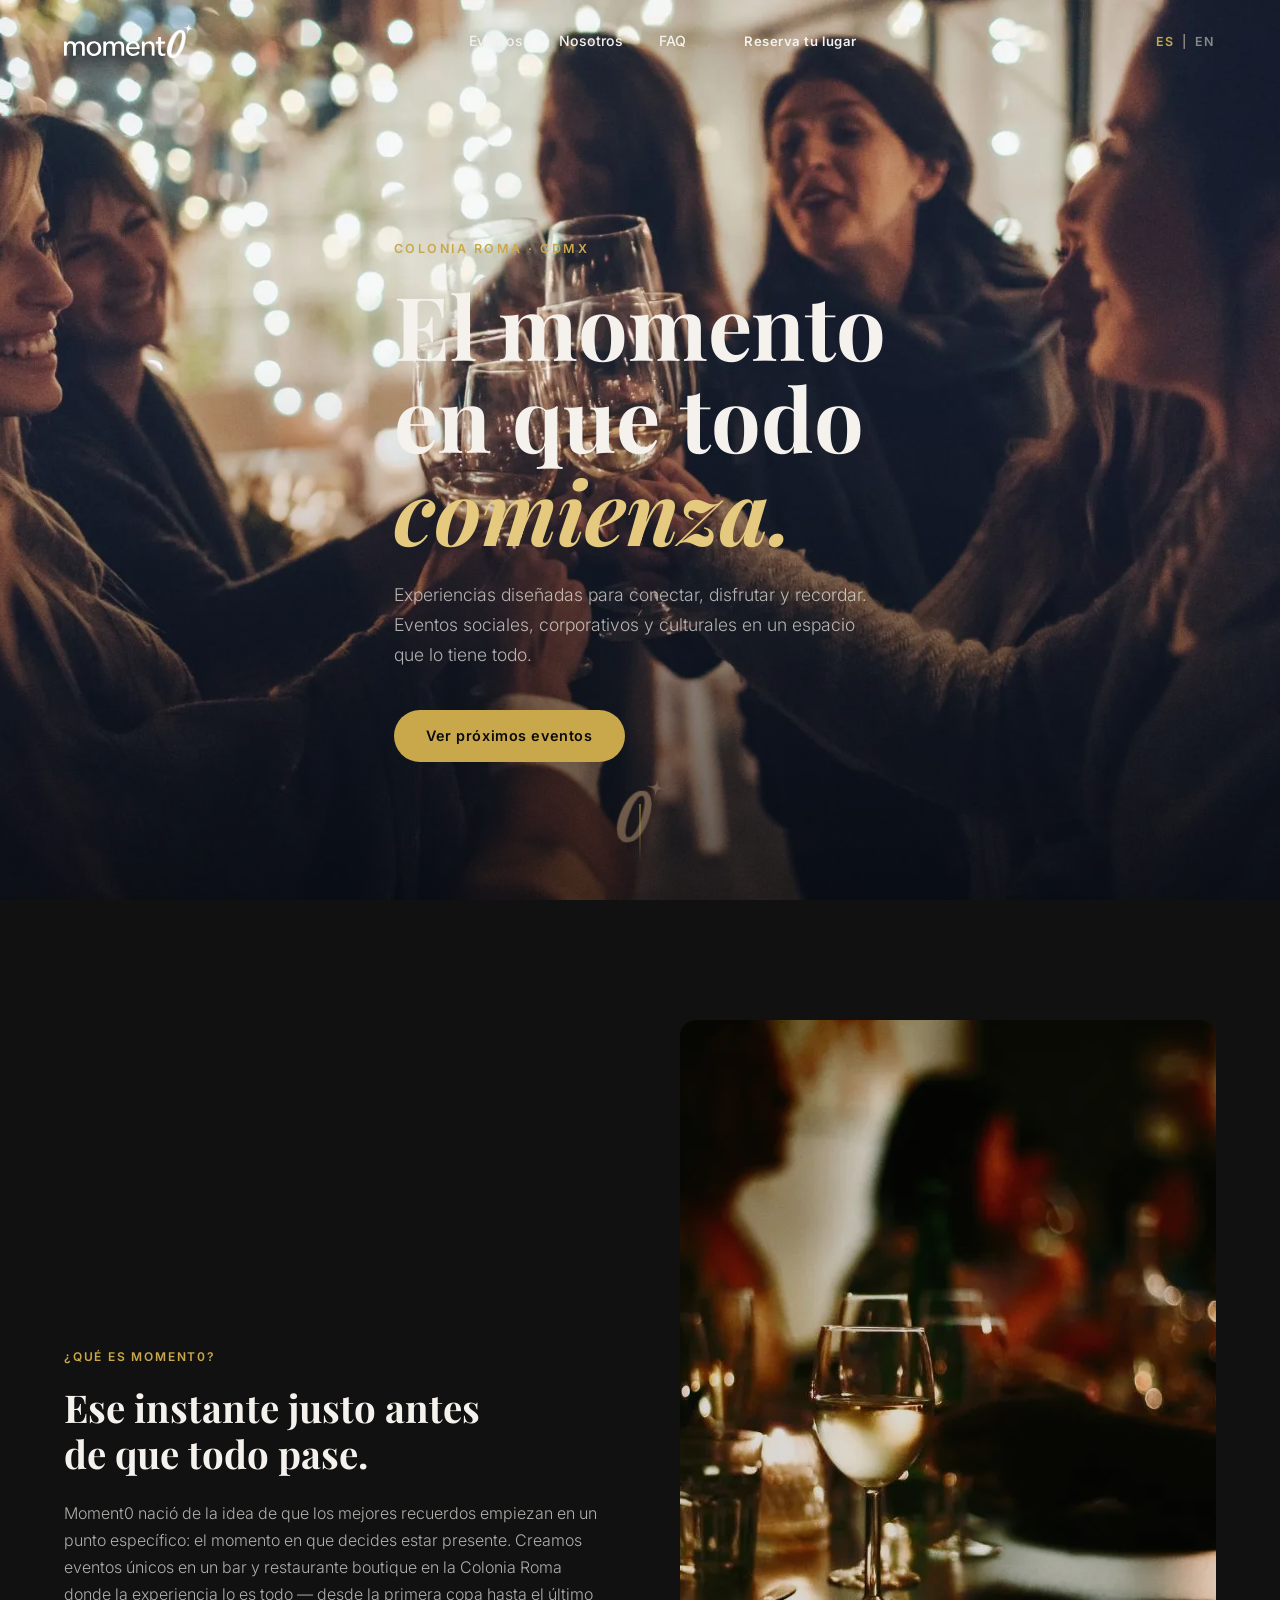
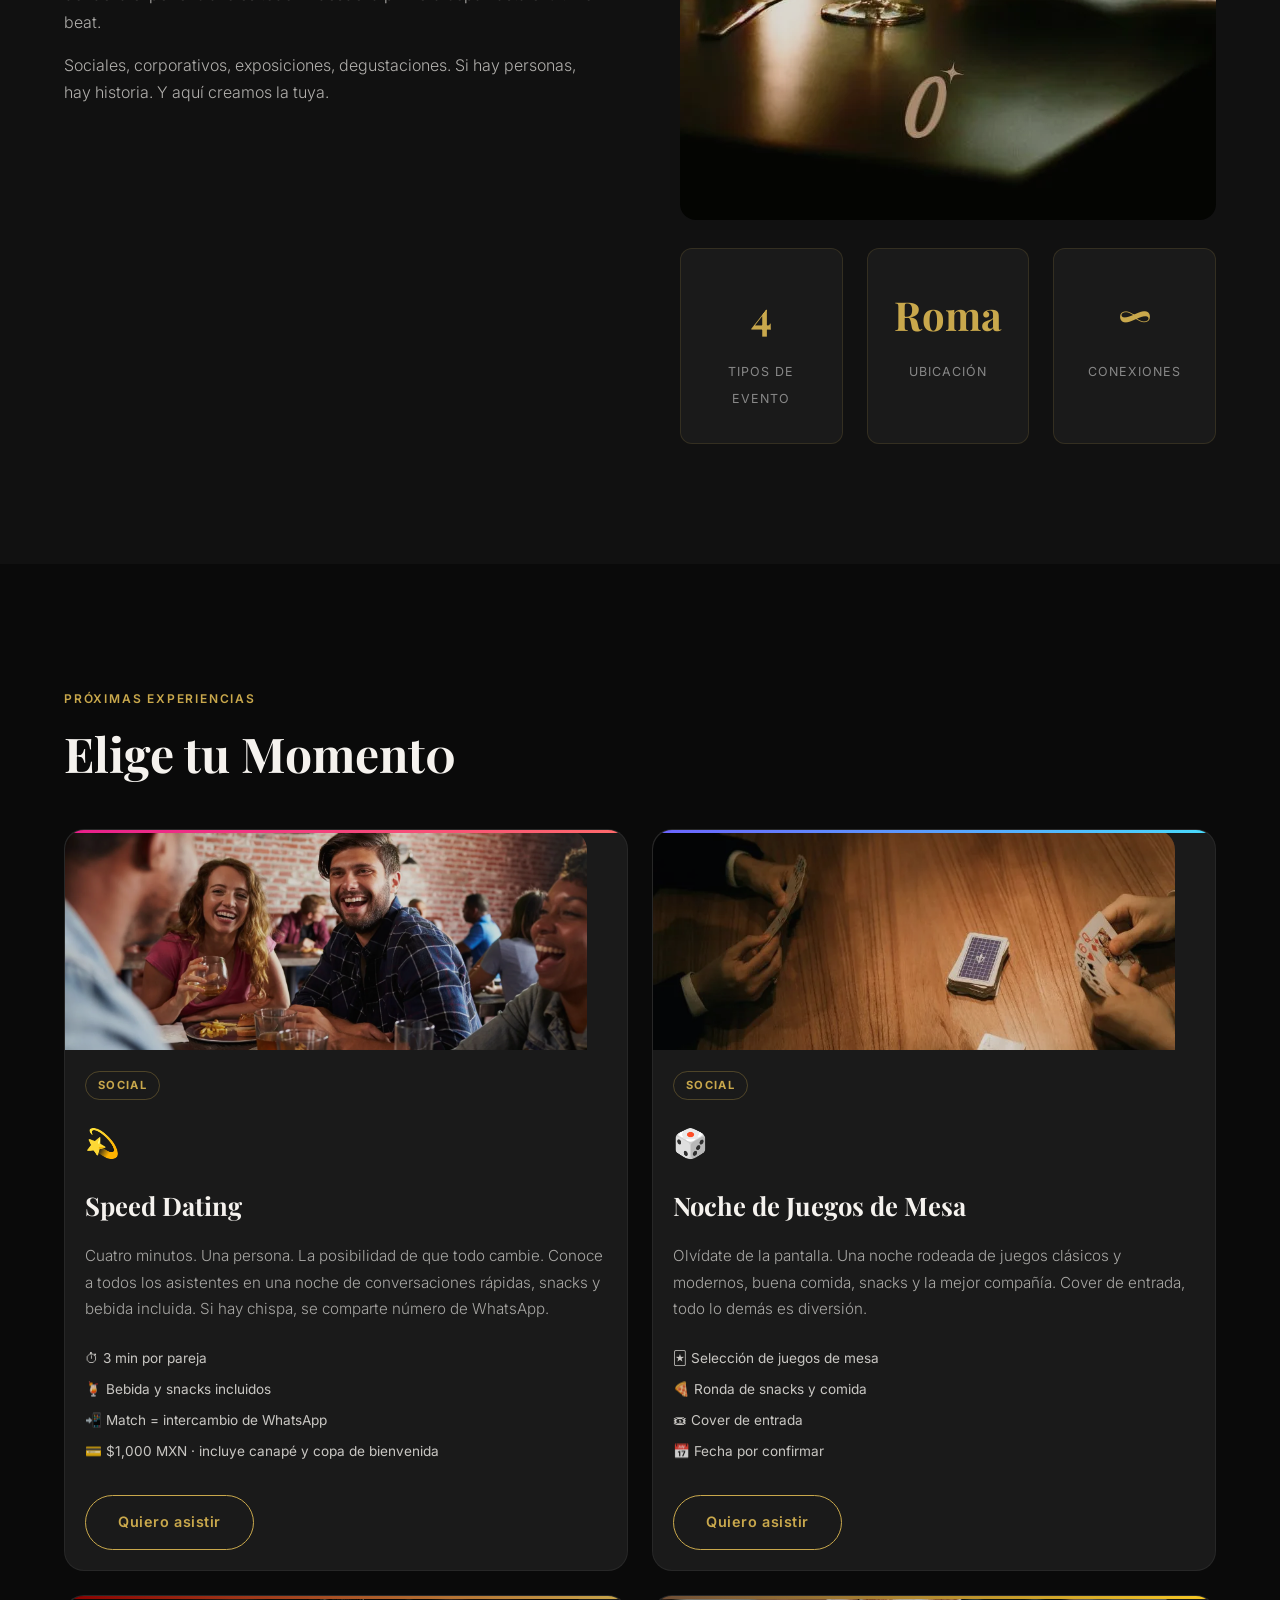
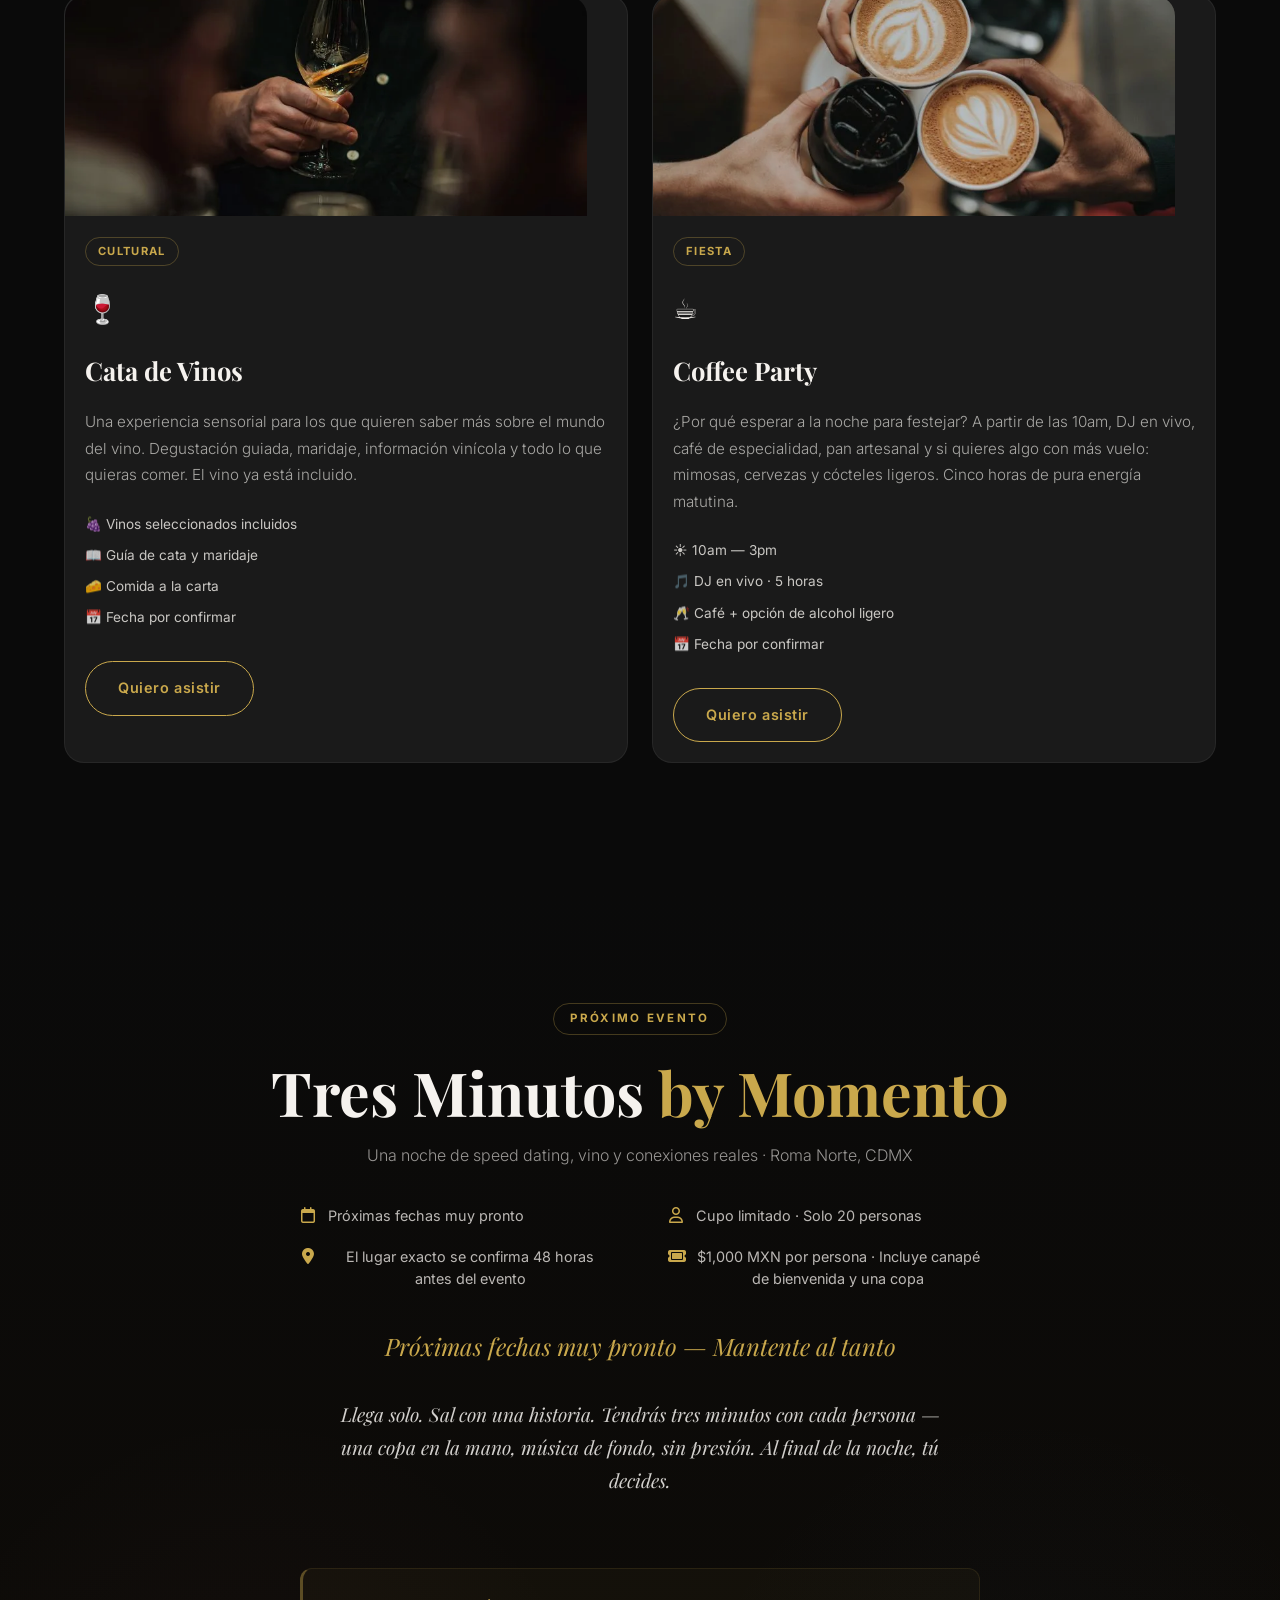
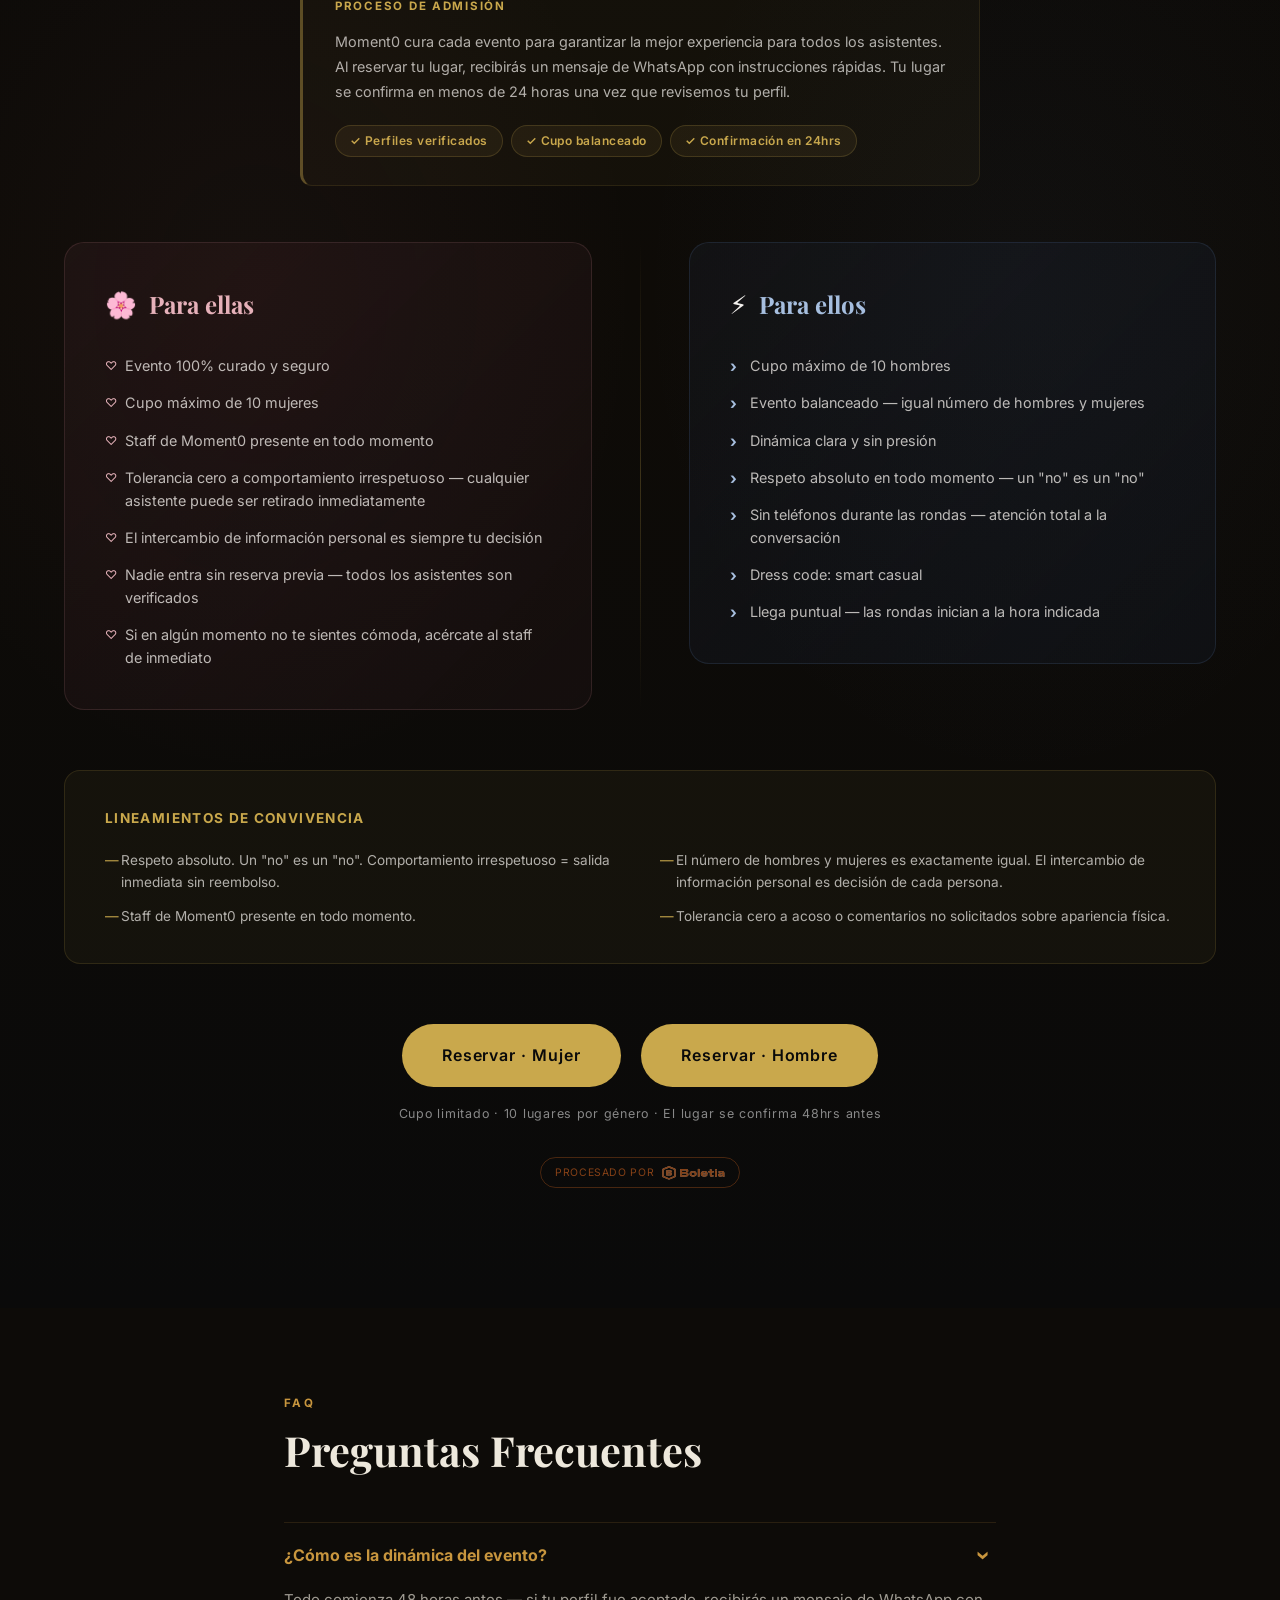
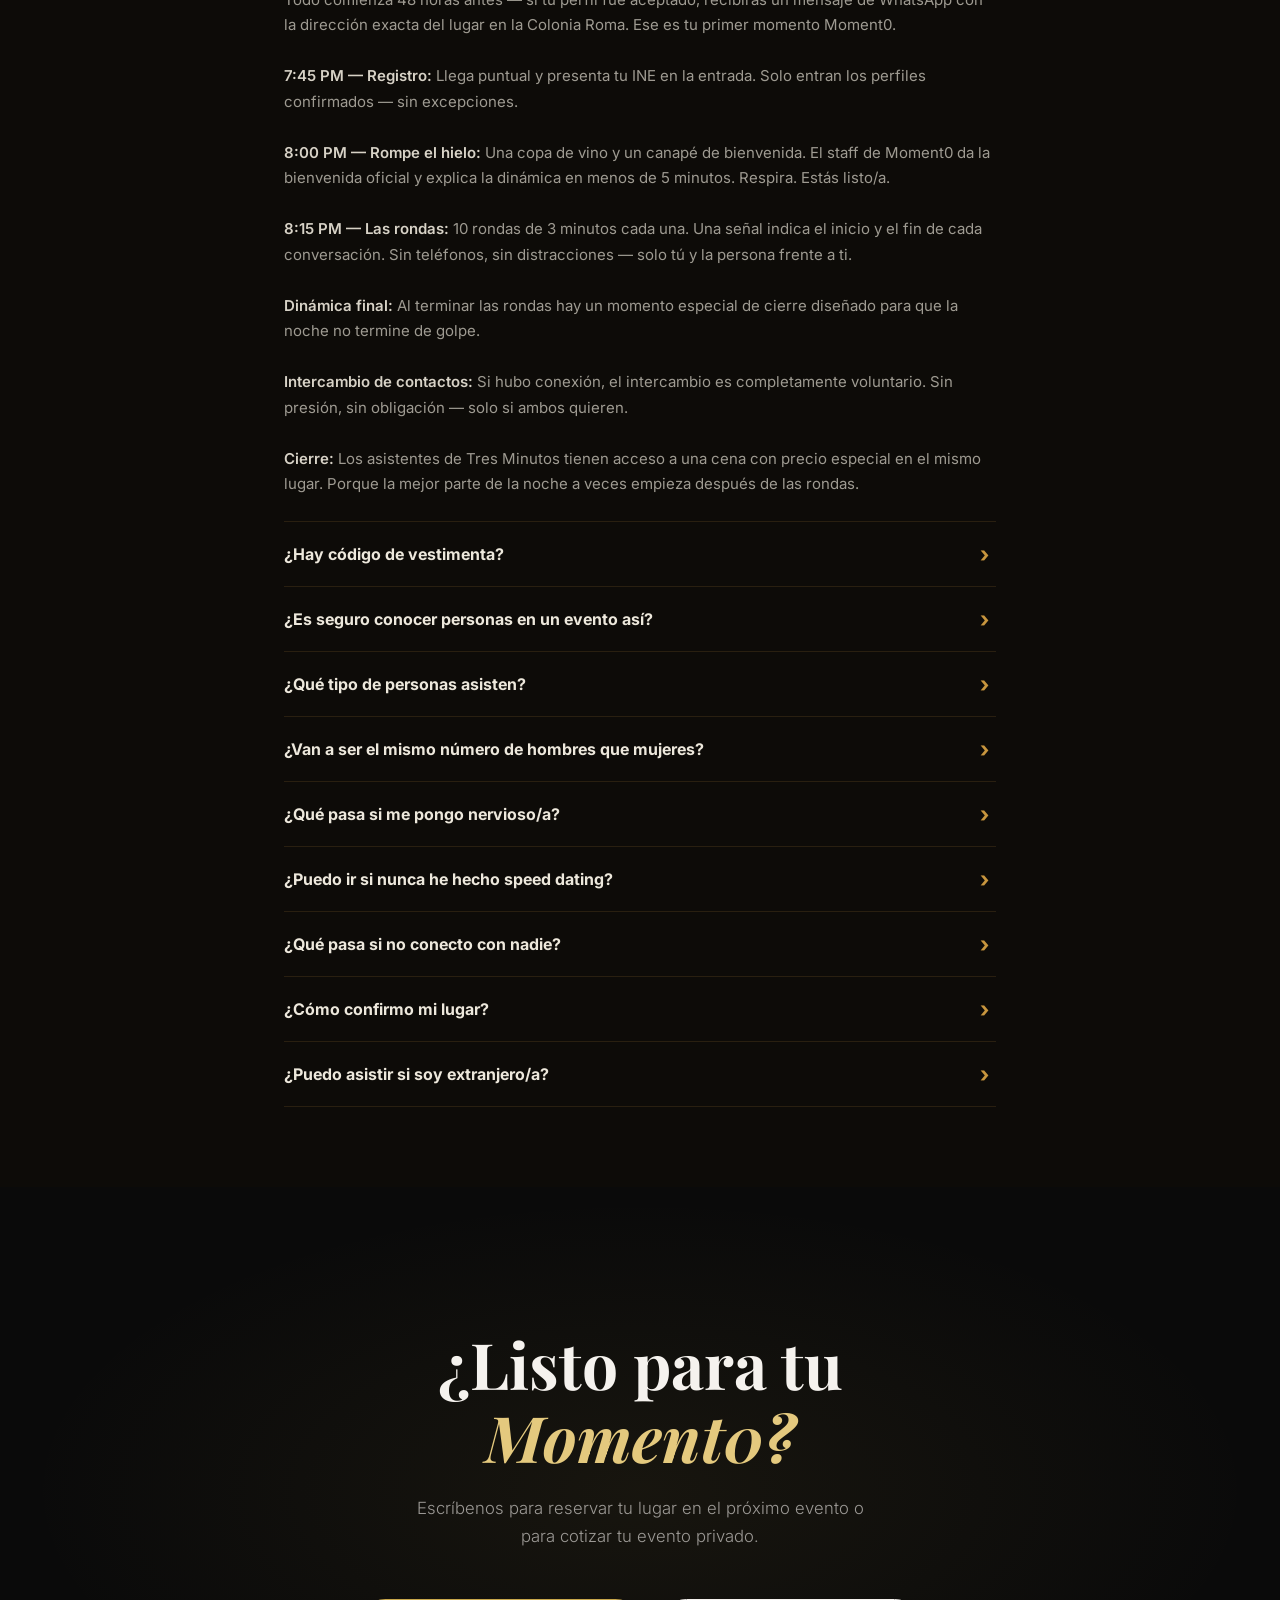
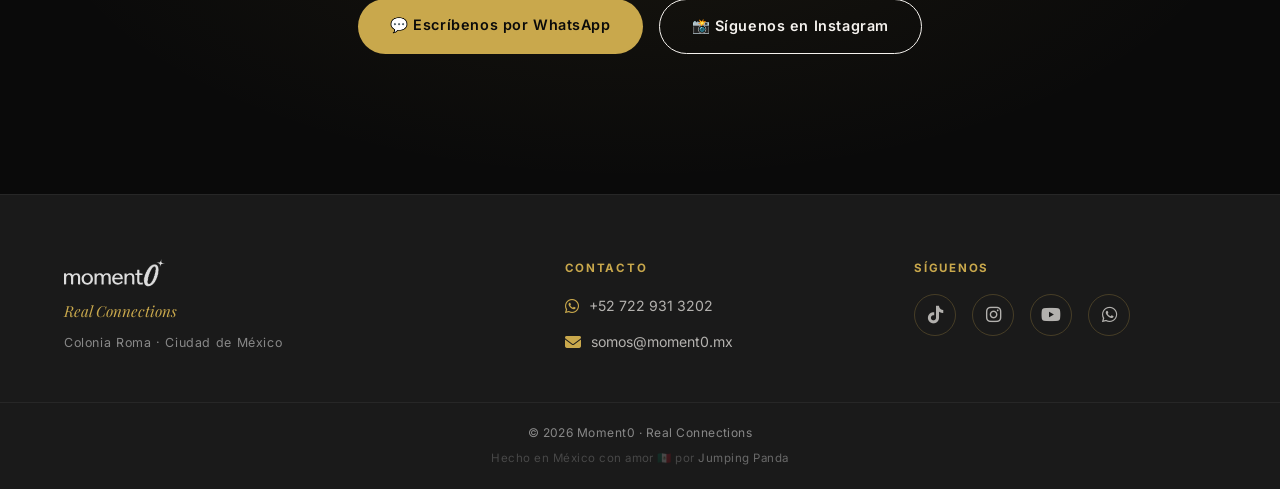
==== commit d660a32f: "content: replace past June 10 event with 'coming soon' messaging - Remove June 10 date from homepage" ====
--- a/index.html
+++ b/index.html
@@ -226,7 +226,7 @@
             <li data-i18n="coffee.d3">🥂 Café + opción de alcohol ligero</li>
             <li data-i18n="other.date">📅 Fecha por confirmar</li>
           </ul>
-          <a href="#contacto" class="btn btn--outline" data-i18n="card.cta">Quiero asistir</a>
+          <a href="/coffee-party-cdmx/" class="btn btn--outline" data-i18n="card.cta">Quiero asistir</a>
         </article>
 
       </div>
@@ -246,7 +246,7 @@
         <div class="tm__meta">
           <div class="tm__meta-item">
             <i class="fa-regular fa-calendar"></i>
-            <span data-i18n="tm.date">Miércoles 10 de junio 2026</span>
+            <span data-i18n="tm.date">Próximas fechas muy pronto</span>
           </div>
           <div class="tm__meta-item">
             <i class="fa-regular fa-user"></i>
@@ -262,26 +262,8 @@
           </div>
         </div>
 
-        <div class="tm__countdown" id="countdown">
-          <div class="tm__countdown-unit">
-            <span class="tm__countdown-num" id="cd-days">--</span>
-            <span class="tm__countdown-label" data-i18n="tm.cd.days">Días</span>
-          </div>
-          <span class="tm__countdown-sep">·</span>
-          <div class="tm__countdown-unit">
-            <span class="tm__countdown-num" id="cd-hours">--</span>
-            <span class="tm__countdown-label" data-i18n="tm.cd.hours">Horas</span>
-          </div>
-          <span class="tm__countdown-sep">·</span>
-          <div class="tm__countdown-unit">
-            <span class="tm__countdown-num" id="cd-mins">--</span>
-            <span class="tm__countdown-label" data-i18n="tm.cd.mins">Minutos</span>
-          </div>
-          <span class="tm__countdown-sep">·</span>
-          <div class="tm__countdown-unit">
-            <span class="tm__countdown-num" id="cd-secs">--</span>
-            <span class="tm__countdown-label" data-i18n="tm.cd.secs">Segundos</span>
-          </div>
+        <div class="tm__countdown">
+          <p class="tm__countdown-today" data-i18n="tm.soon">Próximas fechas muy pronto — Mantente al tanto</p>
         </div>
 
         <p class="tm__desc" data-i18n="tm.desc">Llega solo. Sal con una historia. Tendrás tres minutos con cada persona — una copa en la mano, música de fondo, sin presión. Al final de la noche, tú decides.</p>
@@ -564,4 +546,4 @@
   /></noscript>
   <!-- End Meta Pixel Code -->
 </body>
-</html>
+</html>
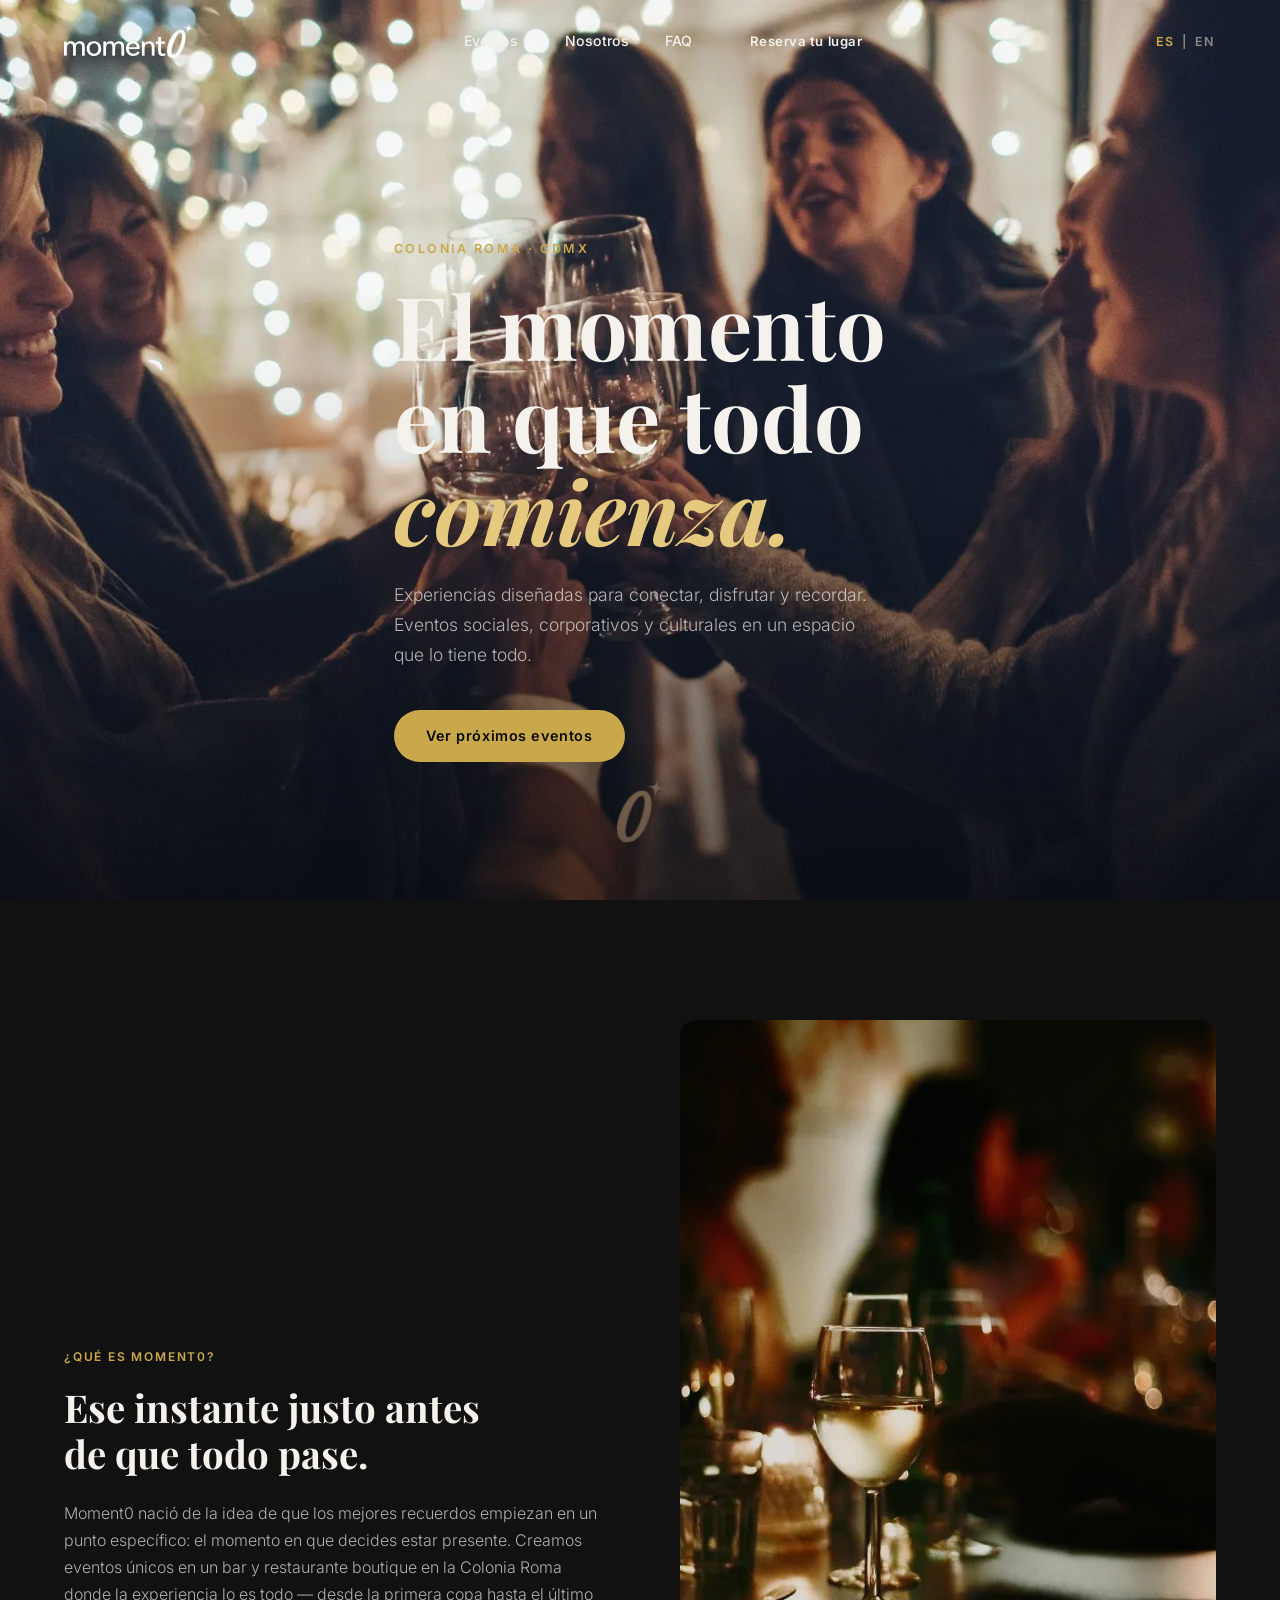
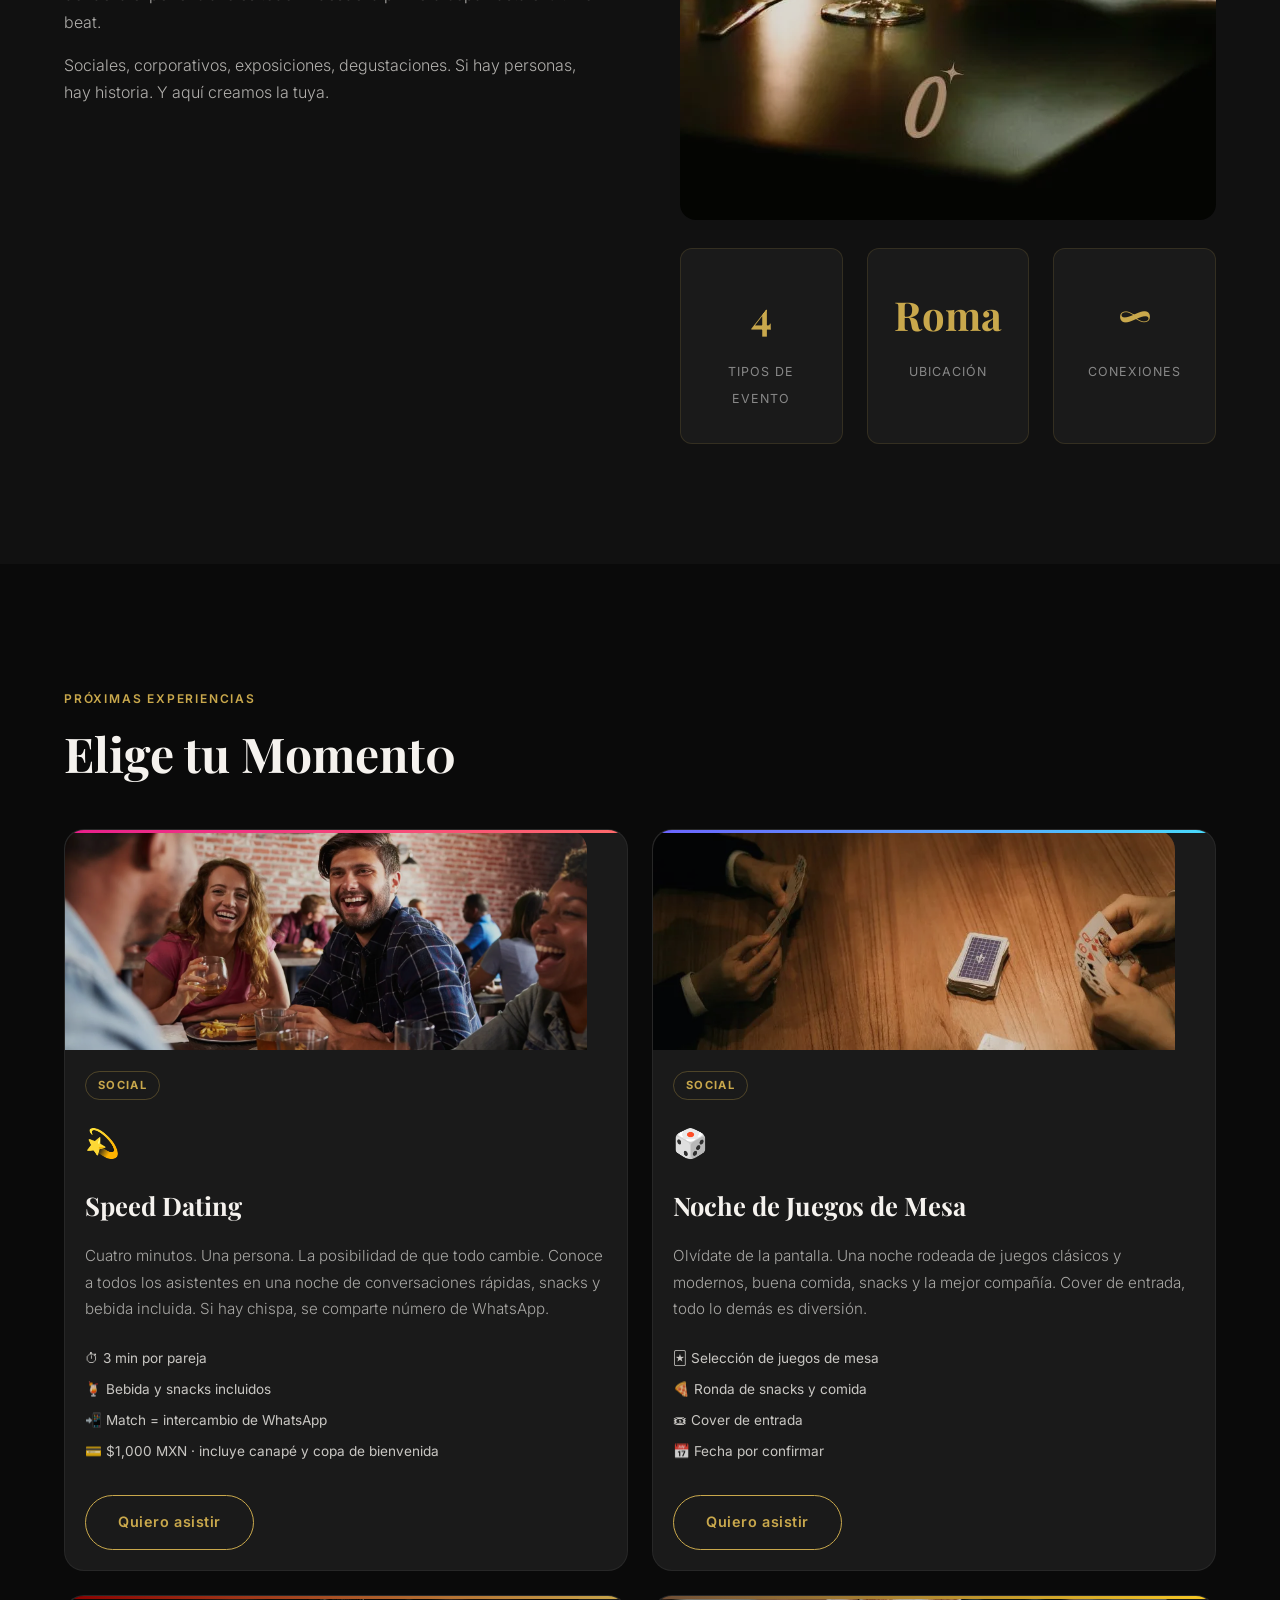
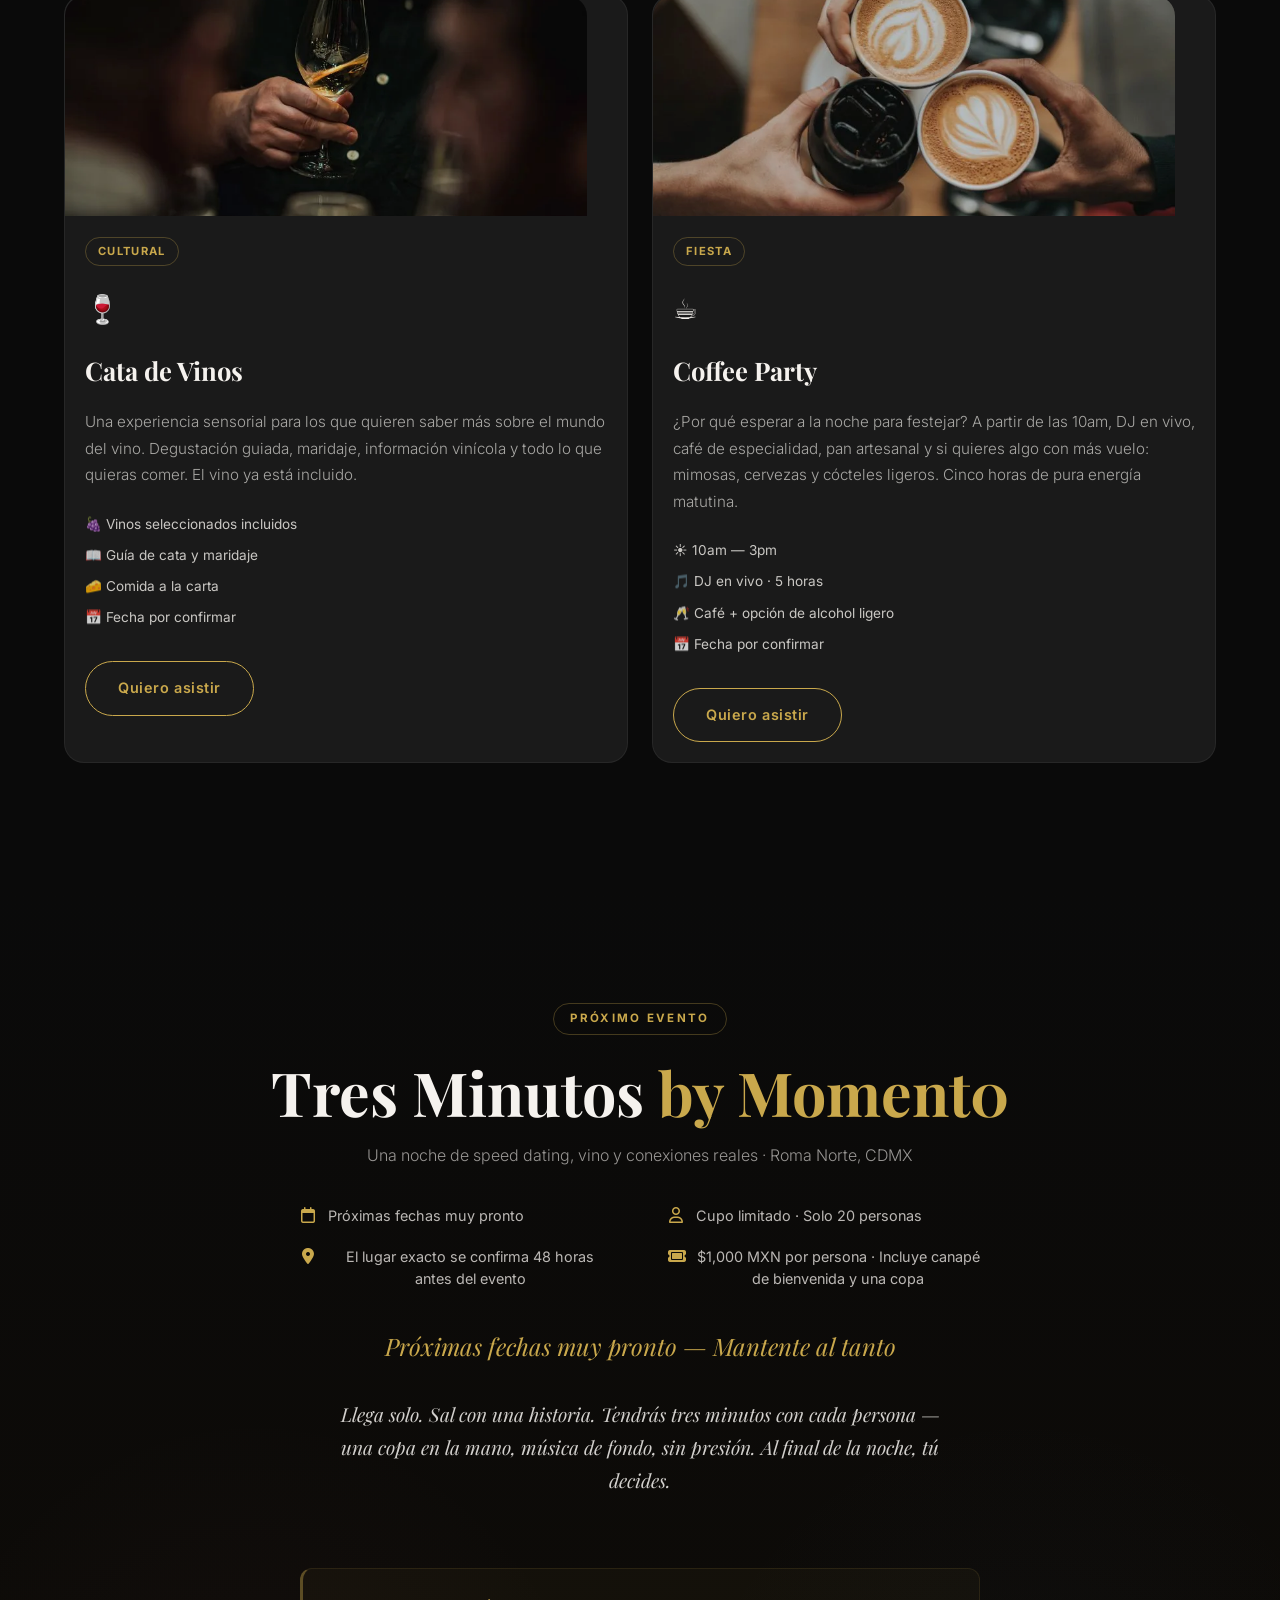
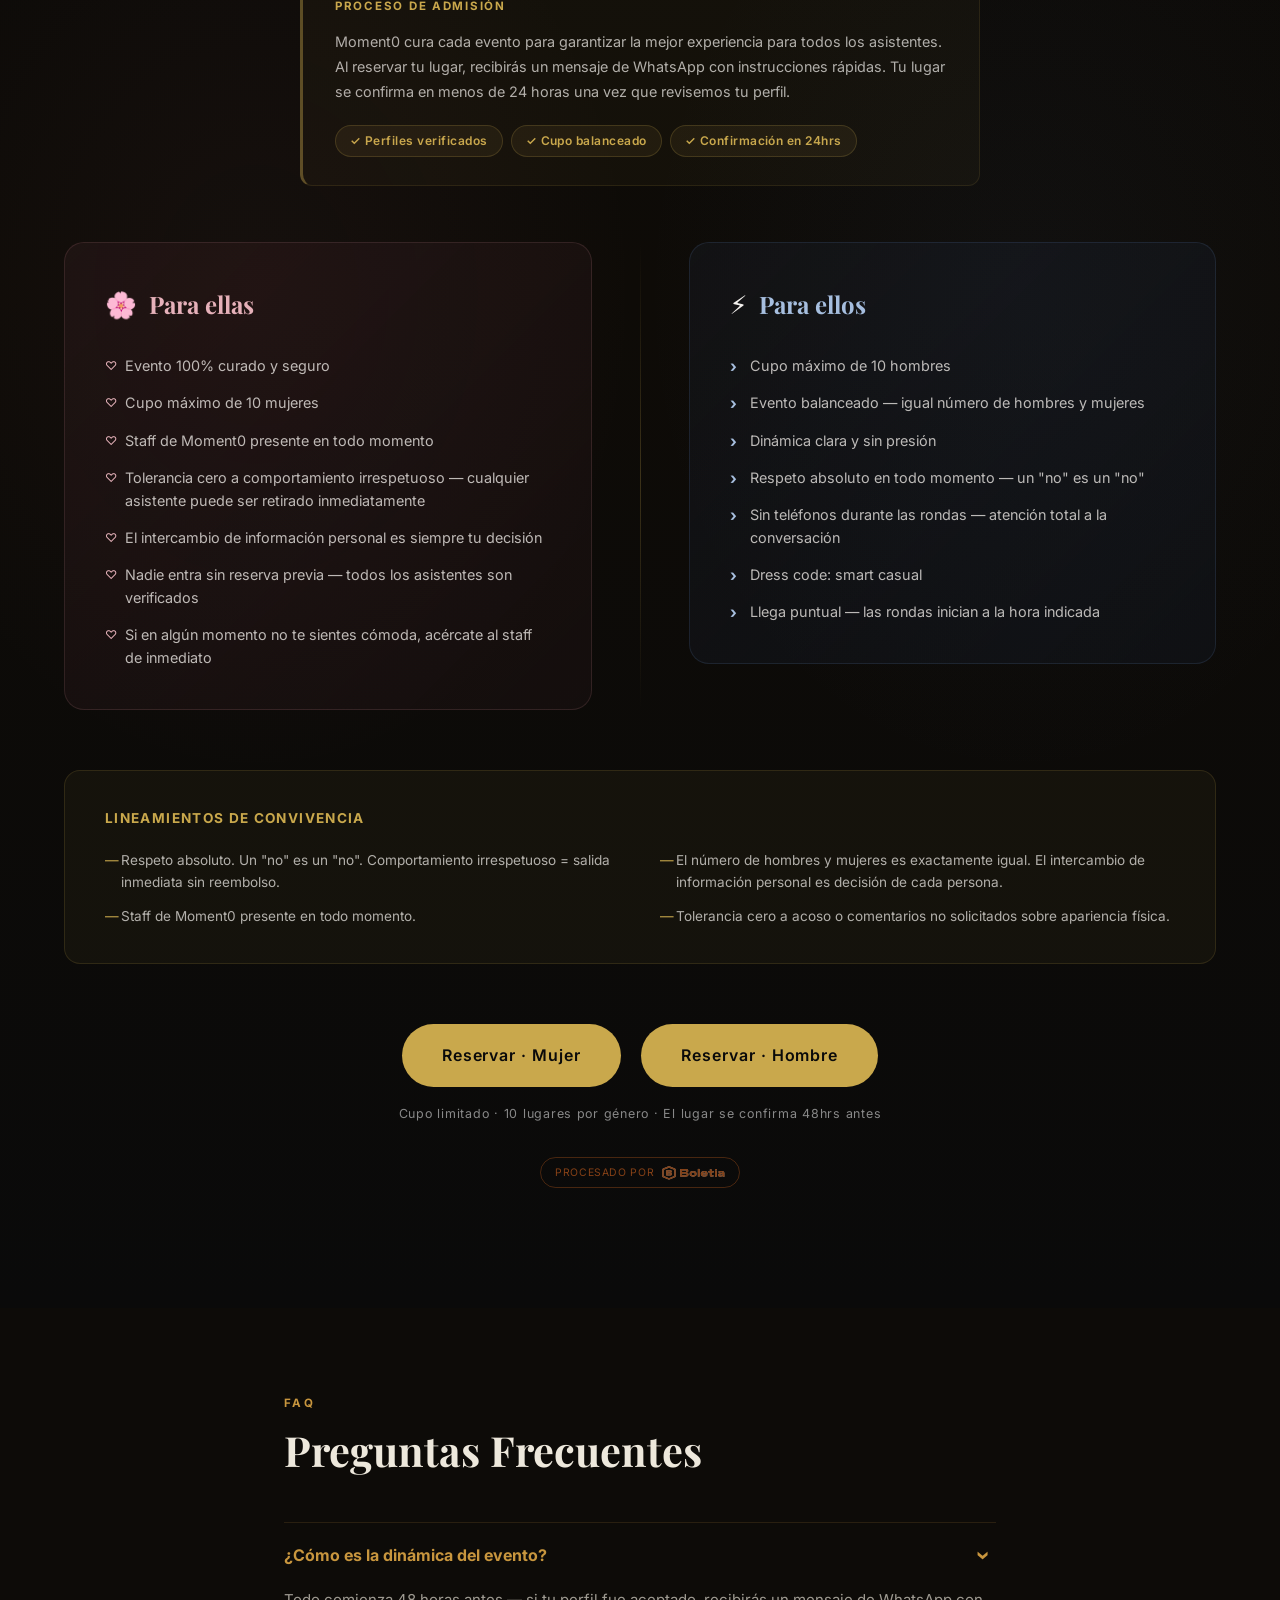
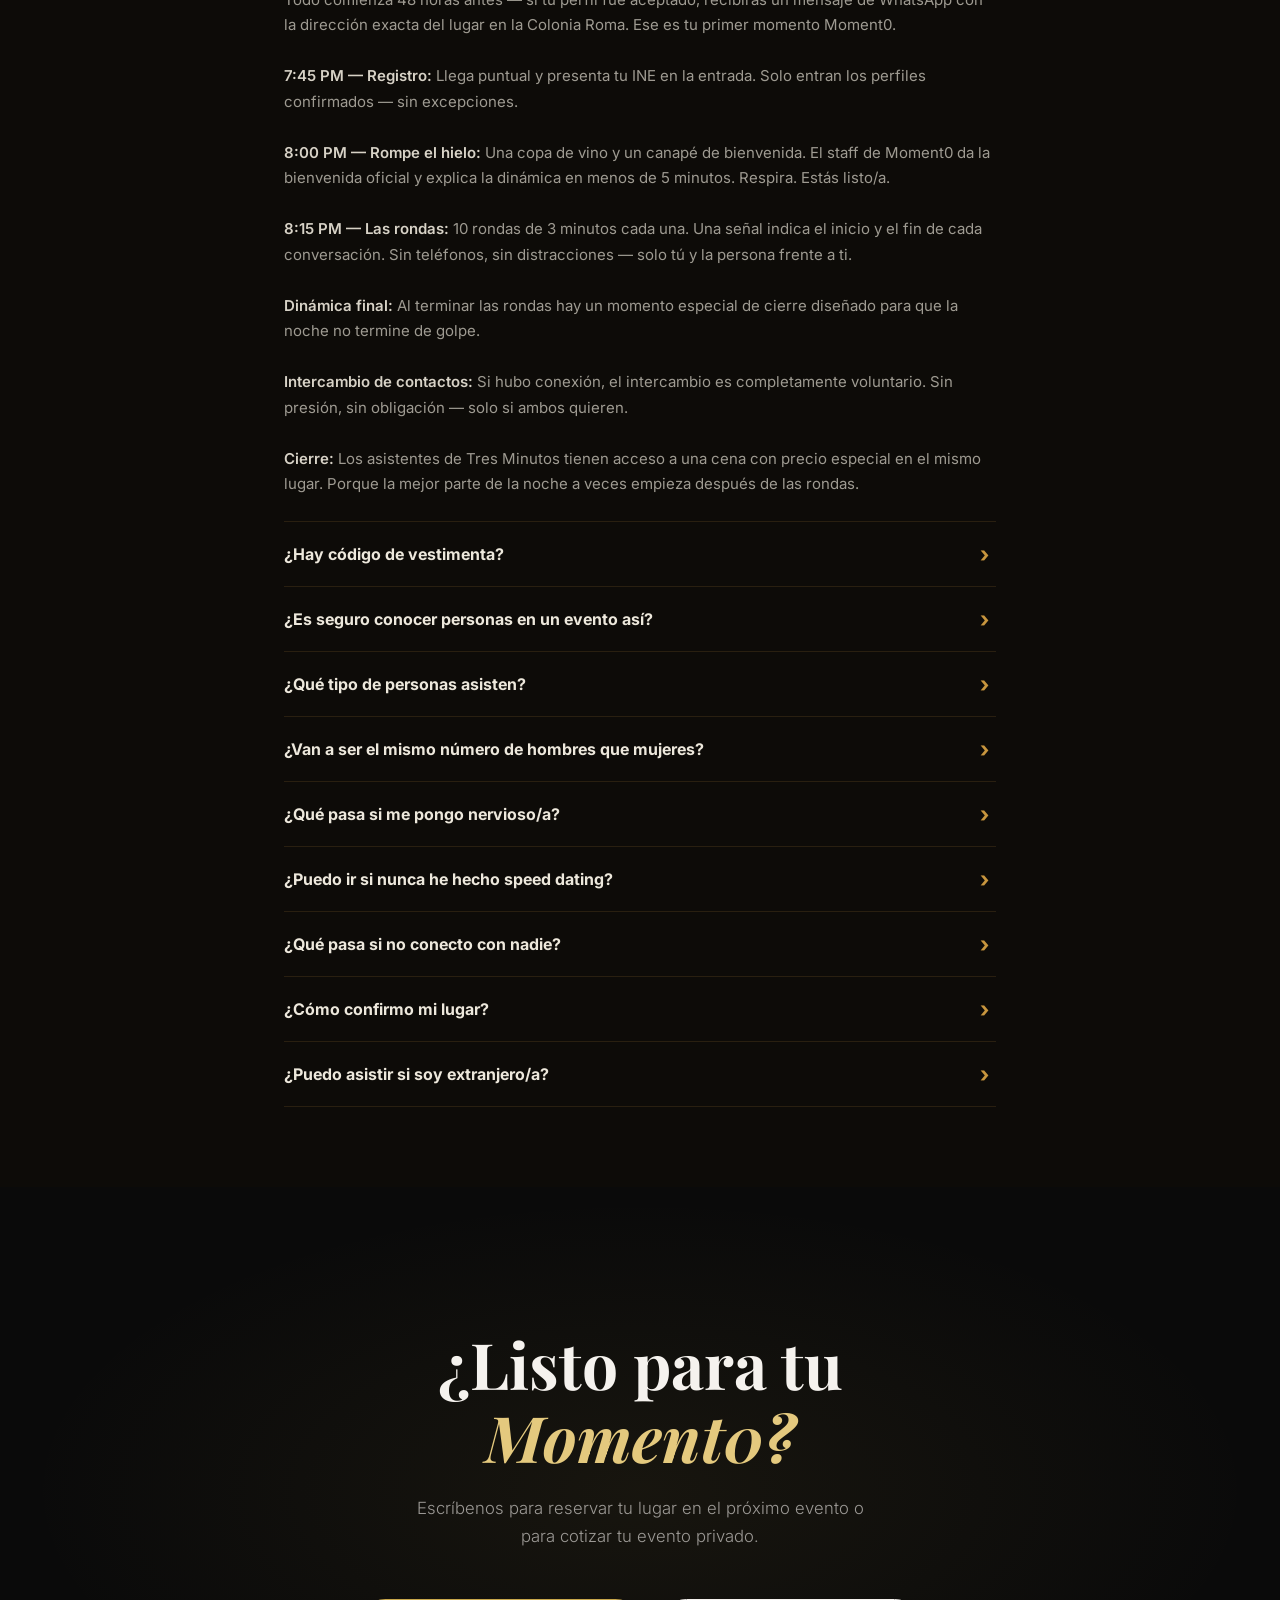
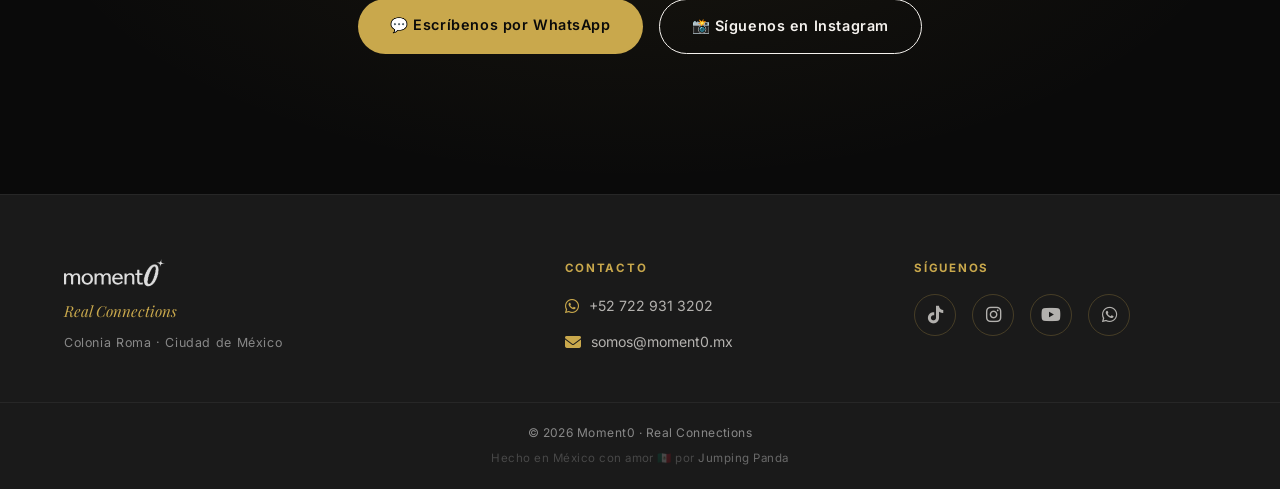
==== commit ffa2ca37: "feat: Eventos dropdown submenu + remove hero scroll animation - Add a dropdown under 'Eventos' in th" ====
--- a/index.html
+++ b/index.html
@@ -63,10 +63,17 @@
 .hero__tag{font-size:.78rem;font-weight:600;letter-spacing:.2em;text-transform:uppercase;color:var(--gold);margin-bottom:20px}
 .hero__title{font-family:var(--font-serif);font-size:clamp(3rem,7vw,5.5rem);font-weight:700;line-height:1.05;margin-bottom:24px}
 .hero__sub{font-size:1.1rem;color:rgba(245,242,238,.7);max-width:480px;margin-bottom:40px;font-weight:300}
-.hero__scroll{position:absolute;bottom:36px;left:50%;transform:translateX(-50%)}
-.hero__scroll span{display:block;width:1px;height:60px;background:linear-gradient(to bottom,var(--gold),transparent);margin:0 auto;animation:scrollLine 2s ease-in-out infinite}
-@keyframes scrollLine{0%{transform:scaleY(0);transform-origin:top}50%{transform:scaleY(1);transform-origin:top}51%{transform:scaleY(1);transform-origin:bottom}100%{transform:scaleY(0);transform-origin:bottom}}
 @media(max-width:680px){.nav__links{display:none}.nav__hamburger{display:flex}.hero__title{font-size:3rem}}
+.nav__item--dropdown{position:relative}
+.nav__submenu{position:absolute;top:100%;left:0;padding-top:14px;min-width:210px;display:none}
+.nav__item--dropdown:hover .nav__submenu{display:block}
+.nav__submenu-card{background:rgba(10,10,10,.97);backdrop-filter:blur(12px);border:1px solid rgba(201,168,76,.2);border-radius:12px;padding:8px;display:flex;flex-direction:column;gap:2px;box-shadow:0 16px 40px rgba(0,0,0,.45)}
+.nav__submenu-card a{padding:10px 14px;border-radius:8px;font-size:.85rem;font-weight:500;color:var(--white);white-space:nowrap;transition:background var(--transition),color var(--transition)}
+.nav__submenu-card a:hover{background:rgba(201,168,76,.12);color:var(--gold)}
+.nav__evtoggle{display:inline-flex;align-items:center;gap:6px;cursor:pointer}
+.nav__evtoggle::after{content:'▾';font-size:.7em;opacity:.65;display:inline-block;transition:transform var(--transition)}
+.nav__item--dropdown:hover .nav__evtoggle::after{transform:rotate(180deg)}
+@media(max-width:680px){.nav__submenu{position:static;display:block;padding-top:6px;min-width:0}.nav__submenu-card{background:transparent;backdrop-filter:none;border:none;box-shadow:none;padding:4px 0 0 16px;gap:0}.nav__submenu-card a{padding:8px 0;color:rgba(245,242,238,.75)}.nav__evtoggle::after{display:none}}
   </style>
   <!-- Full stylesheet: async so it never blocks first paint -->
   <link rel="stylesheet" href="css/styles.css" media="print" onload="this.media='all'" />
@@ -81,7 +88,15 @@
         <img src="assets/logo.svg" alt="Moment0" class="nav__logo-img" />
       </a>
       <ul class="nav__links">
-        <li><a href="#eventos" data-i18n="nav.events">Eventos</a></li>
+        <li class="nav__item nav__item--dropdown">
+          <a href="#eventos" class="nav__evtoggle" data-i18n="nav.events">Eventos</a>
+          <div class="nav__submenu">
+            <div class="nav__submenu-card">
+              <a href="/speed-dating-cdmx/" data-i18n="nav.ev.speed">Speed Dating</a>
+              <a href="/coffee-party-cdmx/" data-i18n="nav.ev.coffee">Coffee Party</a>
+            </div>
+          </div>
+        </li>
         <li><a href="#nosotros" data-i18n="nav.about">Nosotros</a></li>
         <li><a href="#faq" data-i18n="nav.faq">FAQ</a></li>
         <li><a href="#contacto" class="btn btn--sm" data-i18n="nav.cta">Reserva tu lugar</a></li>
@@ -110,7 +125,6 @@
       <p class="hero__sub" data-i18n="hero.sub">Experiencias diseñadas para conectar, disfrutar y recordar. Eventos sociales, corporativos y culturales en un espacio que lo tiene todo.</p>
       <a href="#eventos" class="btn btn--primary" data-i18n="hero.cta">Ver próximos eventos</a>
     </div>
-    <div class="hero__scroll"><span></span></div>
   </section>
 
   <!-- ABOUT -->
--- a/css/styles.css
+++ b/css/styles.css
@@ -275,27 +275,6 @@
   font-weight: 300;
 }
 
-.hero__scroll {
-  position: absolute;
-  bottom: 36px;
-  left: 50%;
-  transform: translateX(-50%);
-}
-.hero__scroll span {
-  display: block;
-  width: 1px;
-  height: 60px;
-  background: linear-gradient(to bottom, var(--gold), transparent);
-  margin: 0 auto;
-  animation: scrollLine 2s ease-in-out infinite;
-}
-@keyframes scrollLine {
-  0% { transform: scaleY(0); transform-origin: top; }
-  50% { transform: scaleY(1); transform-origin: top; }
-  51% { transform: scaleY(1); transform-origin: bottom; }
-  100% { transform: scaleY(0); transform-origin: bottom; }
-}
-
 /* =====================
    ABOUT
    ===================== */
--- a/css/styles.css
+++ b/css/styles.css
@@ -275,27 +275,6 @@
   font-weight: 300;
 }
 
-.hero__scroll {
-  position: absolute;
-  bottom: 36px;
-  left: 50%;
-  transform: translateX(-50%);
-}
-.hero__scroll span {
-  display: block;
-  width: 1px;
-  height: 60px;
-  background: linear-gradient(to bottom, var(--gold), transparent);
-  margin: 0 auto;
-  animation: scrollLine 2s ease-in-out infinite;
-}
-@keyframes scrollLine {
-  0% { transform: scaleY(0); transform-origin: top; }
-  50% { transform: scaleY(1); transform-origin: top; }
-  51% { transform: scaleY(1); transform-origin: bottom; }
-  100% { transform: scaleY(0); transform-origin: bottom; }
-}
-
 /* =====================
    ABOUT
    ===================== */
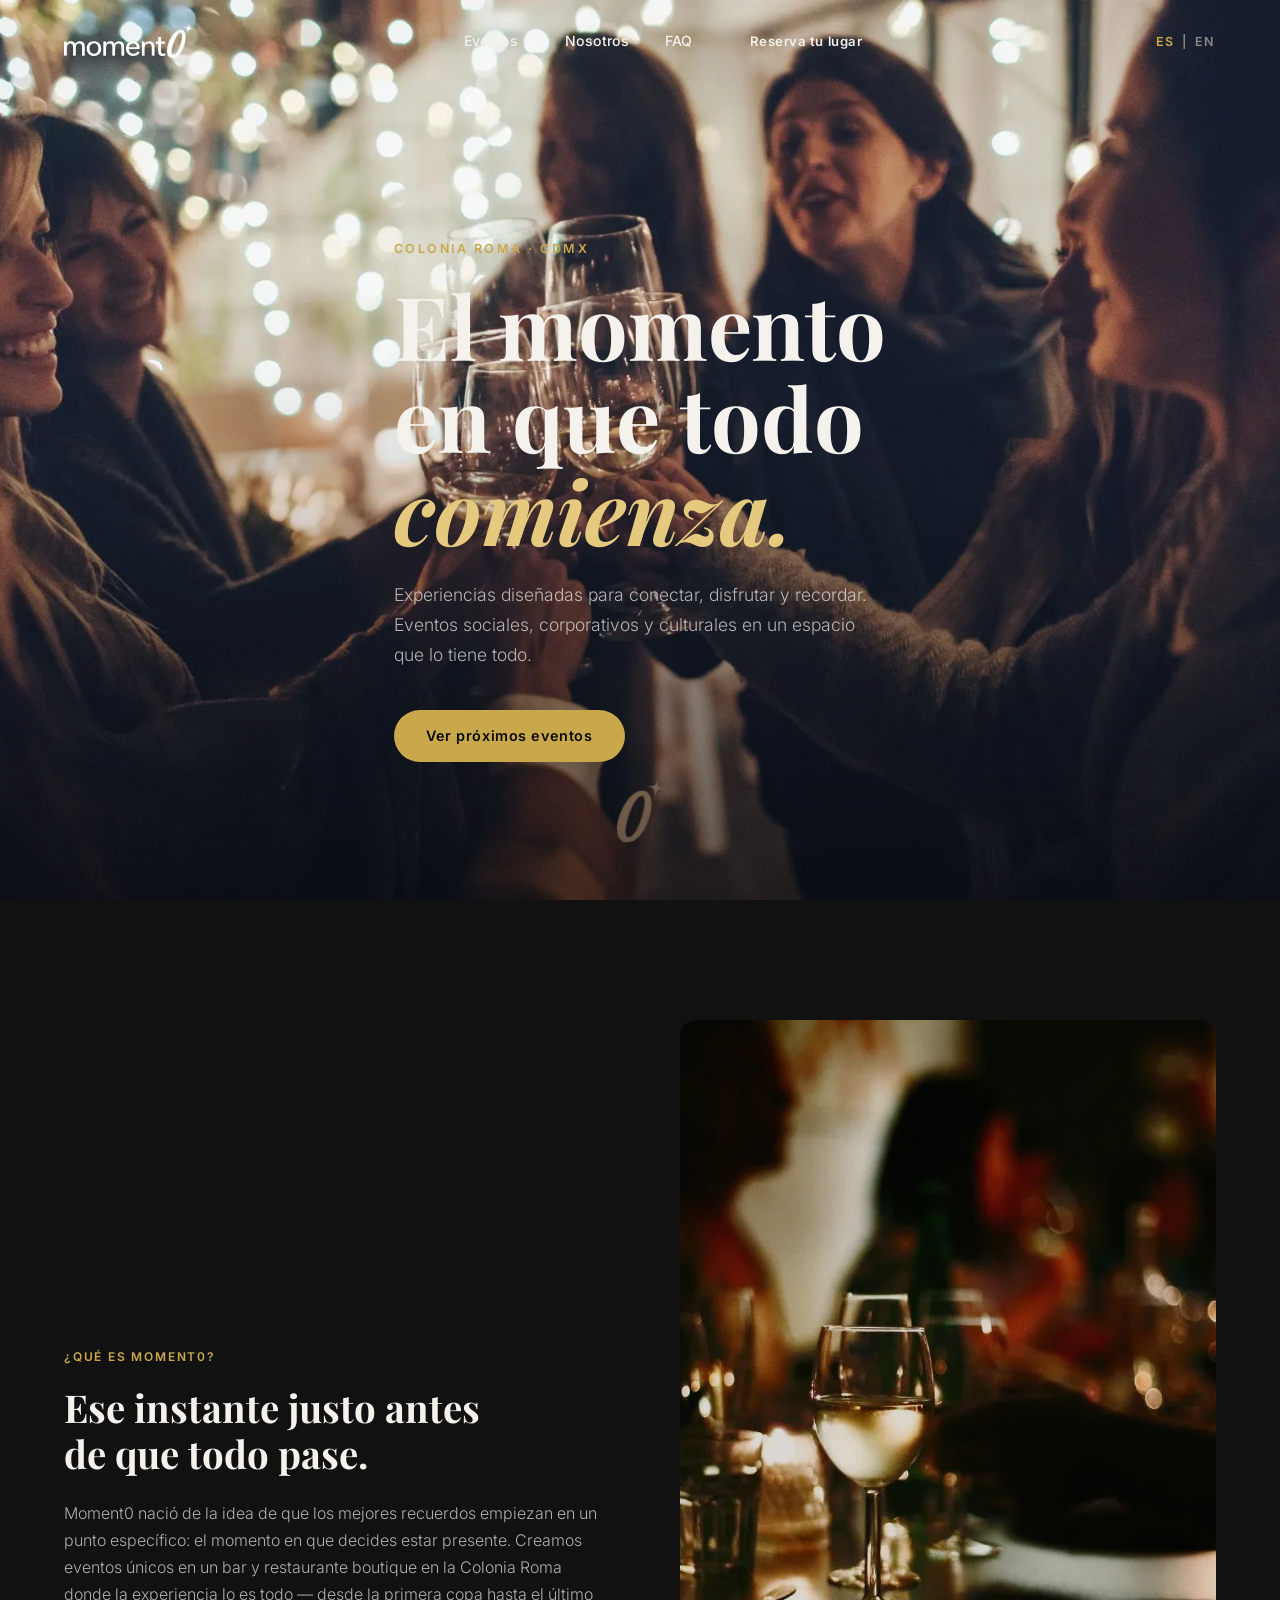
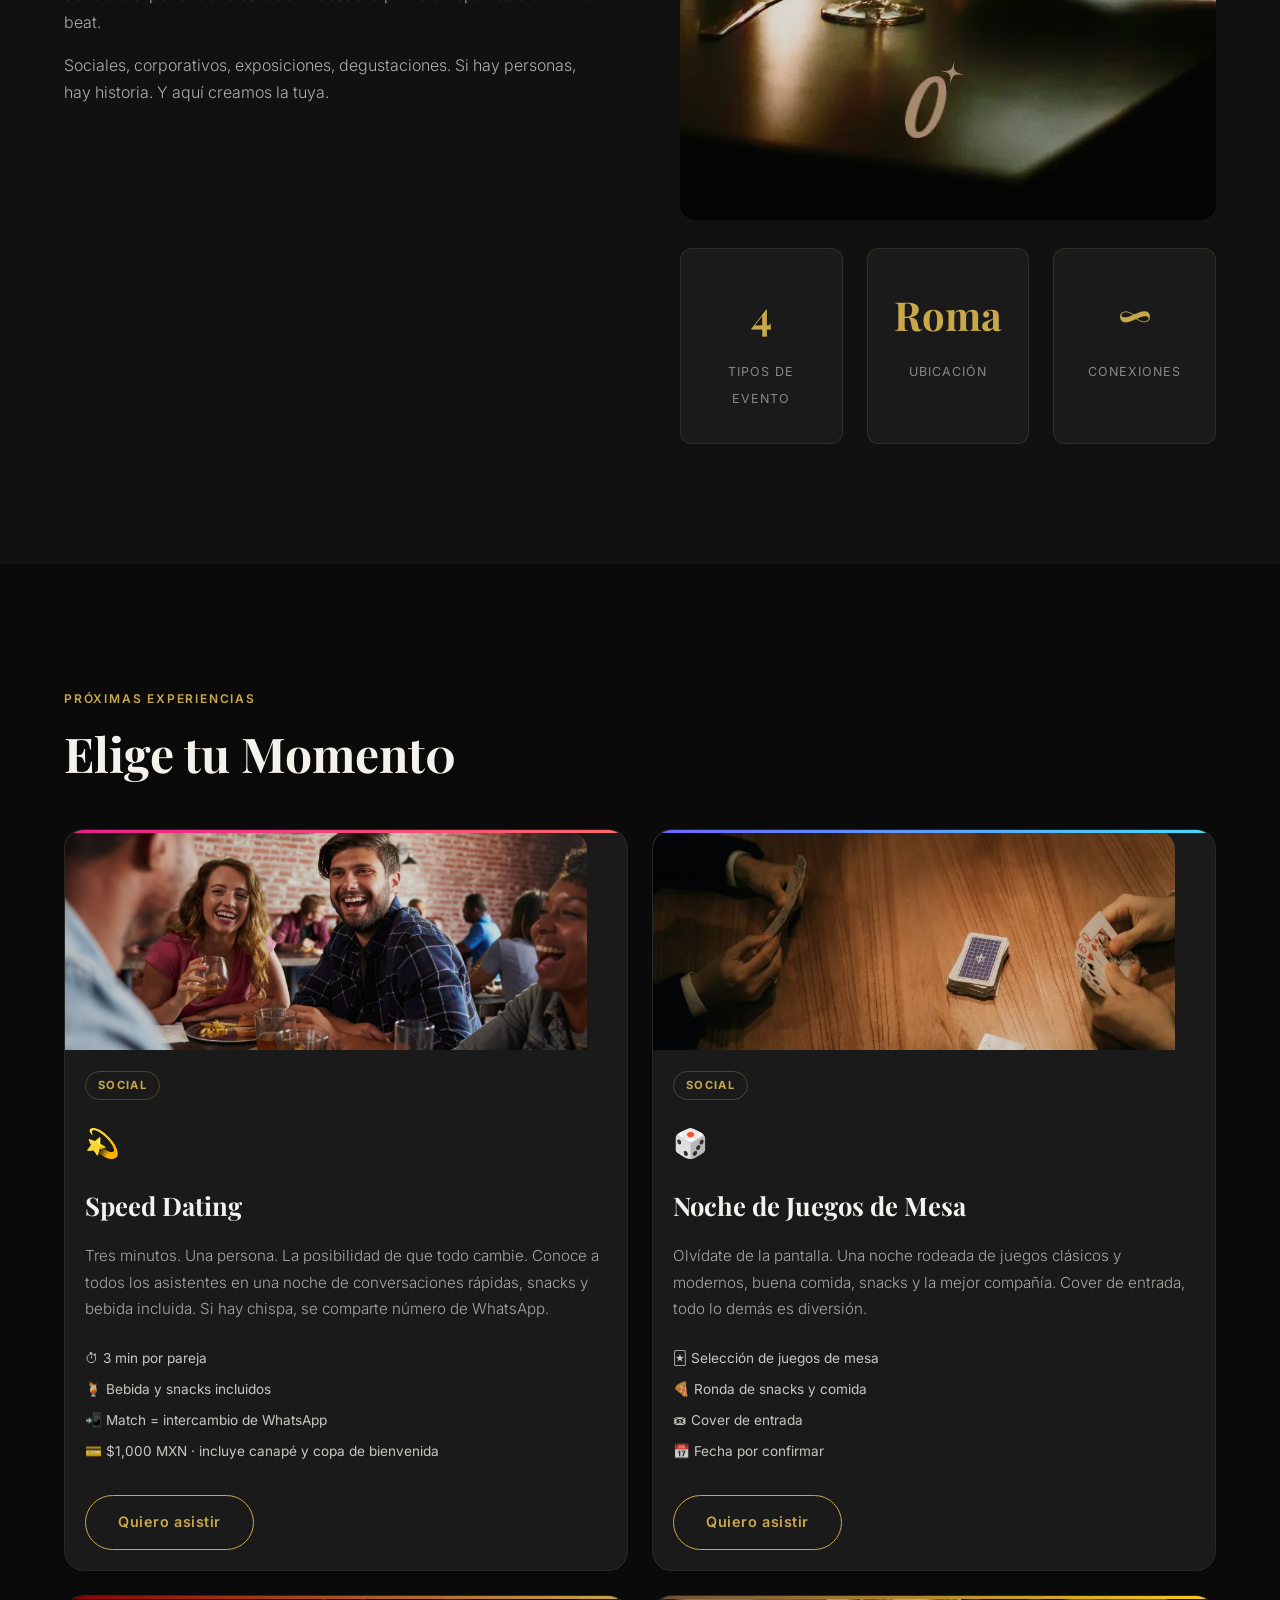
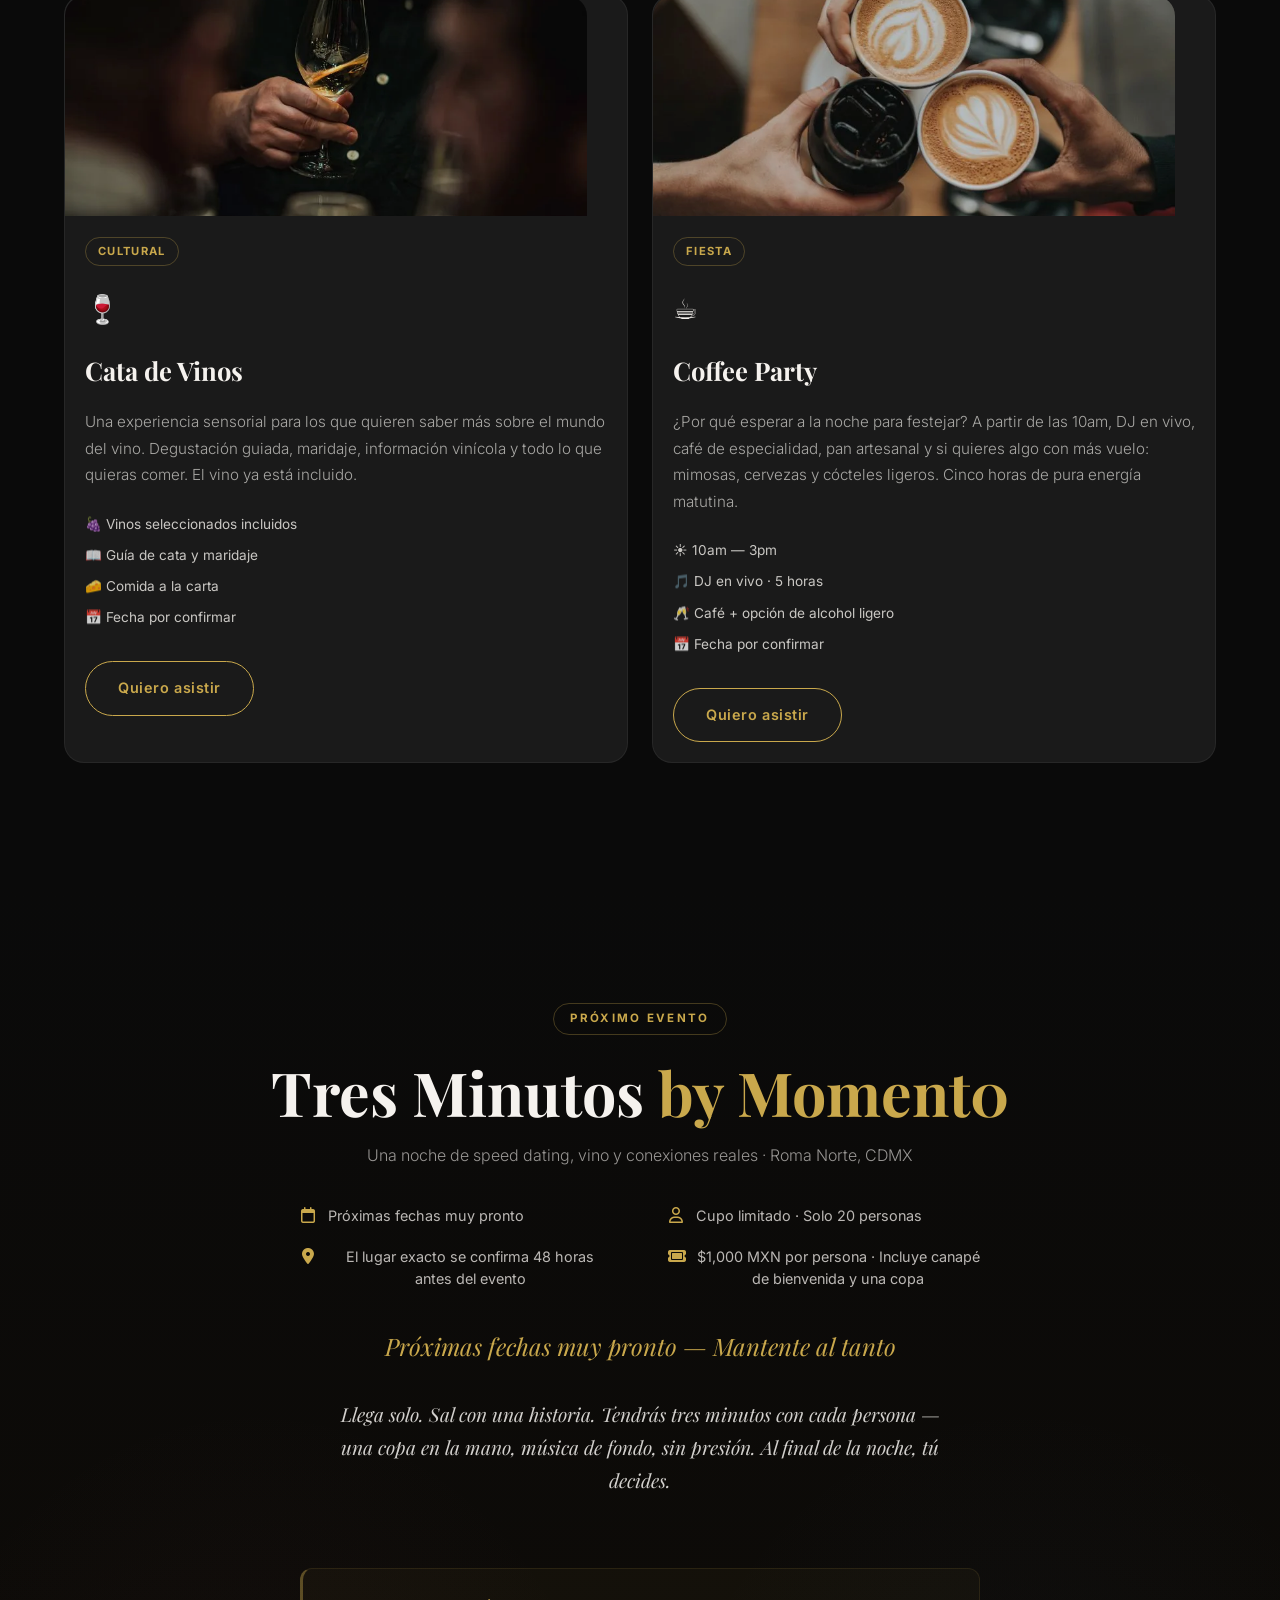
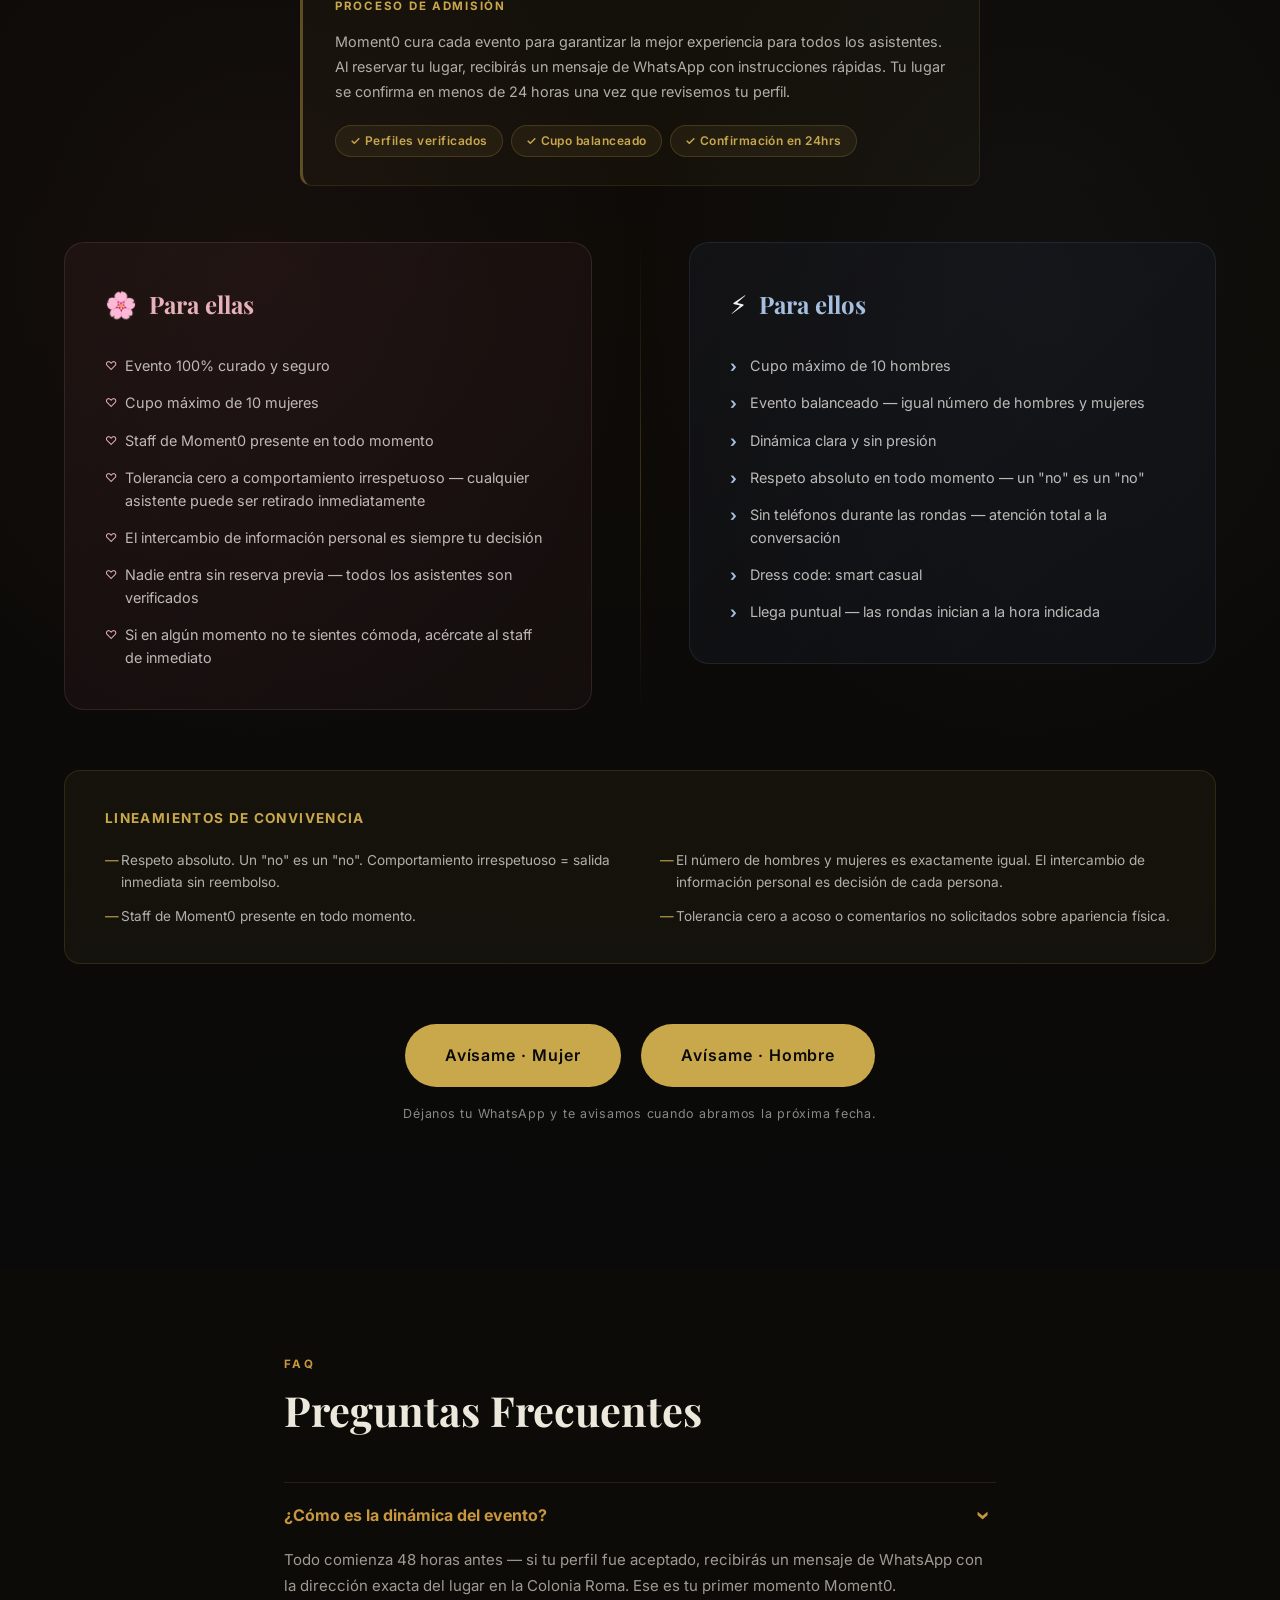
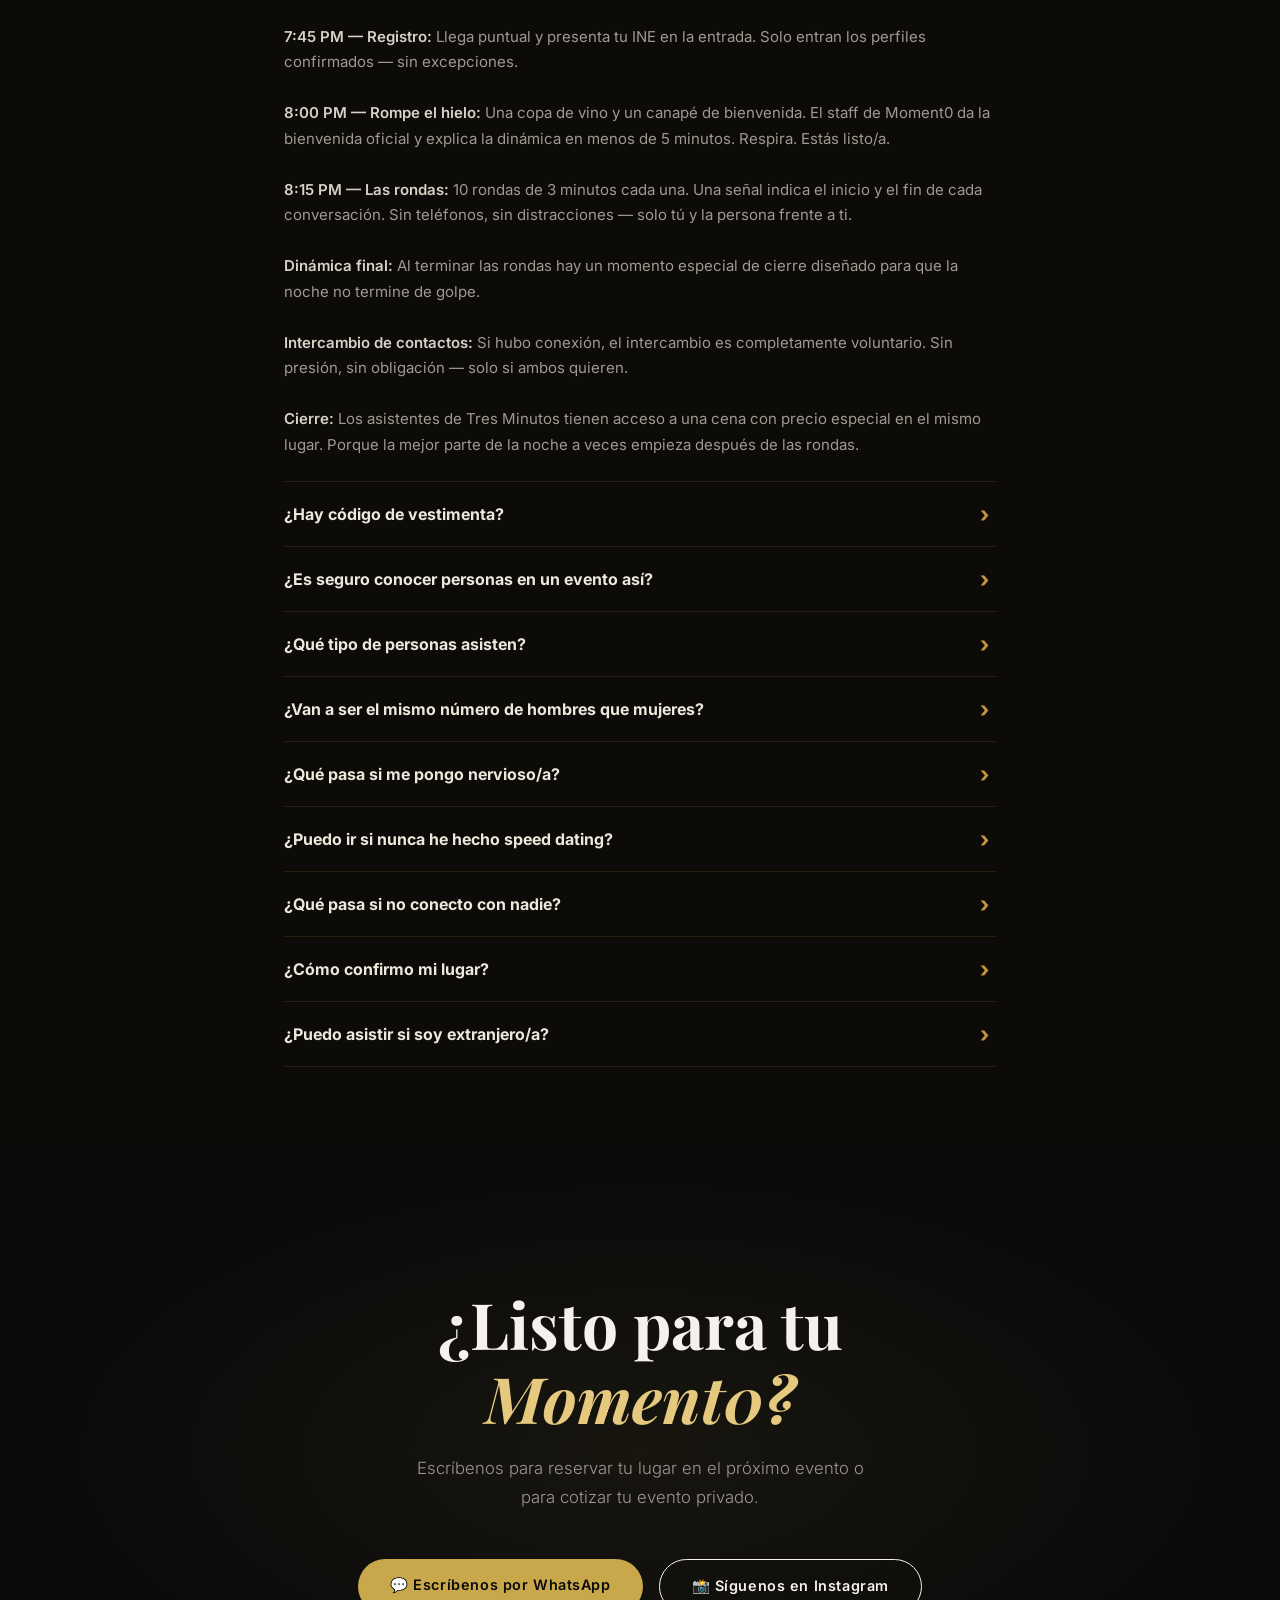
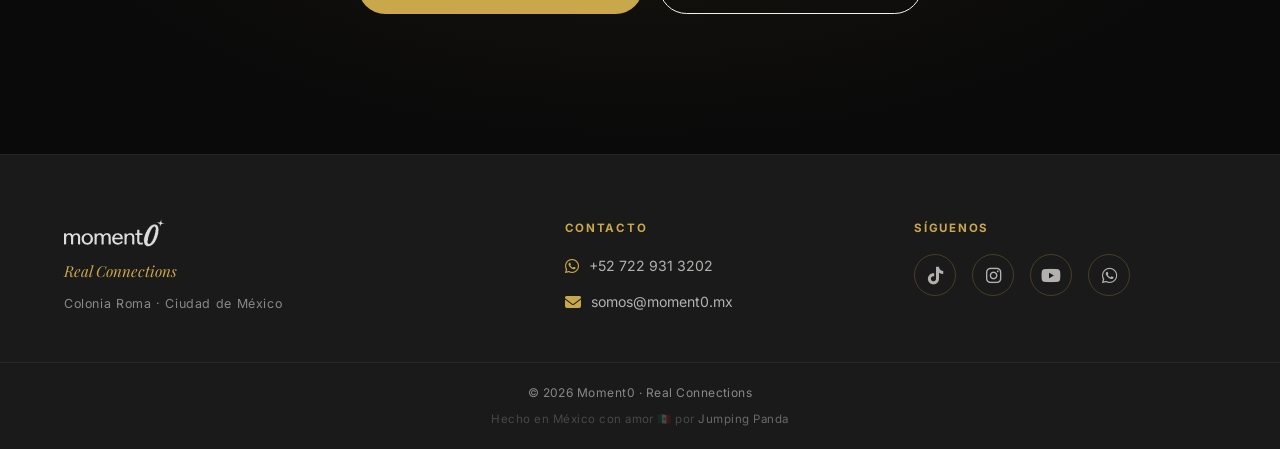
==== commit 7c104c4b: "content: align speed dating waitlist state" ====
--- a/index.html
+++ b/index.html
@@ -176,9 +176,9 @@
           <div class="card__badge" data-i18n="badge.social">Social</div>
           <div class="card__emoji">💫</div>
           <h3 class="card__title" data-i18n="dating.title">Speed Dating</h3>
-          <p class="card__desc" data-i18n="dating.desc">Cuatro minutos. Una persona. La posibilidad de que todo cambie. Conoce a todos los asistentes en una noche de conversaciones rápidas, snacks y bebida incluida. Si hay chispa, se comparte número de WhatsApp.</p>
+          <p class="card__desc" data-i18n="dating.desc">Tres minutos. Una persona. La posibilidad de que todo cambie. Conoce a todos los asistentes en una noche de conversaciones rápidas, snacks y bebida incluida. Si hay chispa, se comparte número de WhatsApp.</p>
           <ul class="card__details">
-            <li data-i18n="dating.d1">⏱ 4 min por pareja</li>
+            <li data-i18n="dating.d1">⏱ 3 min por pareja</li>
             <li data-i18n="dating.d2">🍹 Bebida y snacks incluidos</li>
             <li data-i18n="dating.d3">📲 Match = intercambio de WhatsApp</li>
             <li data-i18n="dating.d4">💳 $1,000 MXN por persona · incluye canapé y copa de bienvenida</li>
@@ -272,7 +272,7 @@
           </div>
           <div class="tm__meta-item">
             <i class="fa-solid fa-ticket"></i>
-            <span data-i18n="tm.price">$800 MXN por persona · Incluye canapé de bienvenida y una copa</span>
+            <span data-i18n="tm.price">$1,000 MXN por persona · Incluye canapé de bienvenida y una copa</span>
           </div>
         </div>
 
@@ -352,14 +352,10 @@
       <!-- PART 4: CTA -->
       <div class="tm__cta">
         <div class="tm__cta-btns">
-          <a href="https://3-minutos-speed-dating.boletia.com" class="btn btn--primary btn--lg" target="_blank" rel="noopener noreferrer" data-i18n="tm.cta.women">Reservar · Mujer</a>
-          <a href="https://3-minutos-speed-dating.boletia.com" class="btn btn--primary btn--lg" target="_blank" rel="noopener noreferrer" data-i18n="tm.cta.men">Reservar · Hombre</a>
-        </div>
-        <p class="tm__cta-note" data-i18n="tm.cta.note">Cupo limitado · 10 lugares por género · El lugar se confirma 48hrs antes</p>
-        <div class="tm__boletia">
-          <span data-i18n="tm.boletia.label">Procesado por</span>
-          <img src="assets/boletia-logo.svg" alt="Boletia" class="tm__boletia-logo" />
-        </div>
+          <a href="https://wa.me/527229313202?text=Hola%2C%20me%20gustar%C3%ADa%20recibir%20aviso%20cuando%20anuncien%20la%20pr%C3%B3xima%20fecha%20de%20Tres%20Minutos%20by%20Moment0.%20%C2%BFMe%20pueden%20agregar%20a%20la%20lista%3F" class="btn btn--primary btn--lg" target="_blank" rel="noopener noreferrer" data-i18n="tm.cta.women">Avísame · Mujer</a>
+          <a href="https://wa.me/527229313202?text=Hola%2C%20me%20gustar%C3%ADa%20recibir%20aviso%20cuando%20anuncien%20la%20pr%C3%B3xima%20fecha%20de%20Tres%20Minutos%20by%20Moment0.%20%C2%BFMe%20pueden%20agregar%20a%20la%20lista%3F" class="btn btn--primary btn--lg" target="_blank" rel="noopener noreferrer" data-i18n="tm.cta.men">Avísame · Hombre</a>
+        </div>
+        <p class="tm__cta-note" data-i18n="tm.cta.note">Déjanos tu WhatsApp y te avisamos cuando abramos la próxima fecha.</p>
       </div>
 
     </div>
@@ -560,4 +556,4 @@
   /></noscript>
   <!-- End Meta Pixel Code -->
 </body>
-</html>+</html>
--- a/css/styles.css
+++ b/css/styles.css
@@ -567,36 +567,6 @@
   margin: 24px 0 32px;
 }
 
-.tm__countdown-unit {
-  display: flex;
-  flex-direction: column;
-  align-items: center;
-  gap: 4px;
-}
-
-.tm__countdown-num {
-  font-family: var(--font-serif);
-  font-size: clamp(2rem, 5vw, 3rem);
-  font-weight: 700;
-  color: var(--gold);
-  line-height: 1;
-  min-width: 2ch;
-  text-align: center;
-}
-
-.tm__countdown-label {
-  font-size: 0.62rem;
-  letter-spacing: 0.12em;
-  text-transform: uppercase;
-  color: var(--grey);
-}
-
-.tm__countdown-sep {
-  font-size: 1.5rem;
-  color: rgba(201,168,76,0.3);
-  margin-bottom: 18px;
-}
-
 .tm__countdown-today {
   font-family: var(--font-serif);
   font-size: 1.5rem;
@@ -810,39 +780,6 @@
   letter-spacing: 0.06em;
   margin-bottom: 24px;
 }
-
-.tm__boletia {
-  display: inline-flex;
-  align-items: center;
-  gap: 8px;
-  border: 1px solid rgba(255,120,35,0.25);
-  border-radius: 20px;
-  padding: 6px 14px;
-  margin-top: 8px;
-  transition: border-color var(--transition);
-}
-
-.tm__boletia:hover { border-color: rgba(255,120,35,0.5); }
-
-.tm__boletia span {
-  font-size: 0.65rem;
-  letter-spacing: 0.06em;
-  text-transform: uppercase;
-  color: rgba(255,120,35,0.5);
-  white-space: nowrap;
-  transition: color var(--transition);
-}
-
-.tm__boletia:hover span { color: rgba(255,120,35,0.85); }
-
-.tm__boletia-logo {
-  height: 14px;
-  width: auto;
-  opacity: 0.5;
-  transition: opacity var(--transition);
-}
-
-.tm__boletia:hover .tm__boletia-logo { opacity: 0.9; }
 
 /* ── Tres Minutos responsive ── */
 @media (max-width: 767px) {
@@ -978,6 +915,11 @@
 
 .faq__btn:hover { color: #c8963e; }
 
+.faq__btn > span:first-child {
+  min-width: 0;
+  overflow-wrap: anywhere;
+}
+
 .faq__btn:focus-visible {
   outline: 2px solid rgba(200,150,62,0.4);
   outline-offset: 4px;
@@ -993,6 +935,7 @@
   justify-content: center;
   width: 24px;
   height: 24px;
+  overflow: hidden;
   color: #c8963e;
   font-size: 1.4rem;
   line-height: 1;
@@ -1024,7 +967,7 @@
 
 @media (max-width: 680px) {
   .faq__inner { padding: 0 16px; }
-  .faq__btn { font-size: 0.9375rem; min-height: 56px; padding: 18px 0; }
+  .faq__btn { font-size: 0.9375rem; min-height: 56px; padding: 18px 0; gap: 16px; }
 }
 
 /* =====================
--- a/css/styles.css
+++ b/css/styles.css
@@ -567,36 +567,6 @@
   margin: 24px 0 32px;
 }
 
-.tm__countdown-unit {
-  display: flex;
-  flex-direction: column;
-  align-items: center;
-  gap: 4px;
-}
-
-.tm__countdown-num {
-  font-family: var(--font-serif);
-  font-size: clamp(2rem, 5vw, 3rem);
-  font-weight: 700;
-  color: var(--gold);
-  line-height: 1;
-  min-width: 2ch;
-  text-align: center;
-}
-
-.tm__countdown-label {
-  font-size: 0.62rem;
-  letter-spacing: 0.12em;
-  text-transform: uppercase;
-  color: var(--grey);
-}
-
-.tm__countdown-sep {
-  font-size: 1.5rem;
-  color: rgba(201,168,76,0.3);
-  margin-bottom: 18px;
-}
-
 .tm__countdown-today {
   font-family: var(--font-serif);
   font-size: 1.5rem;
@@ -810,39 +780,6 @@
   letter-spacing: 0.06em;
   margin-bottom: 24px;
 }
-
-.tm__boletia {
-  display: inline-flex;
-  align-items: center;
-  gap: 8px;
-  border: 1px solid rgba(255,120,35,0.25);
-  border-radius: 20px;
-  padding: 6px 14px;
-  margin-top: 8px;
-  transition: border-color var(--transition);
-}
-
-.tm__boletia:hover { border-color: rgba(255,120,35,0.5); }
-
-.tm__boletia span {
-  font-size: 0.65rem;
-  letter-spacing: 0.06em;
-  text-transform: uppercase;
-  color: rgba(255,120,35,0.5);
-  white-space: nowrap;
-  transition: color var(--transition);
-}
-
-.tm__boletia:hover span { color: rgba(255,120,35,0.85); }
-
-.tm__boletia-logo {
-  height: 14px;
-  width: auto;
-  opacity: 0.5;
-  transition: opacity var(--transition);
-}
-
-.tm__boletia:hover .tm__boletia-logo { opacity: 0.9; }
 
 /* ── Tres Minutos responsive ── */
 @media (max-width: 767px) {
@@ -978,6 +915,11 @@
 
 .faq__btn:hover { color: #c8963e; }
 
+.faq__btn > span:first-child {
+  min-width: 0;
+  overflow-wrap: anywhere;
+}
+
 .faq__btn:focus-visible {
   outline: 2px solid rgba(200,150,62,0.4);
   outline-offset: 4px;
@@ -993,6 +935,7 @@
   justify-content: center;
   width: 24px;
   height: 24px;
+  overflow: hidden;
   color: #c8963e;
   font-size: 1.4rem;
   line-height: 1;
@@ -1024,7 +967,7 @@
 
 @media (max-width: 680px) {
   .faq__inner { padding: 0 16px; }
-  .faq__btn { font-size: 0.9375rem; min-height: 56px; padding: 18px 0; }
+  .faq__btn { font-size: 0.9375rem; min-height: 56px; padding: 18px 0; gap: 16px; }
 }
 
 /* =====================
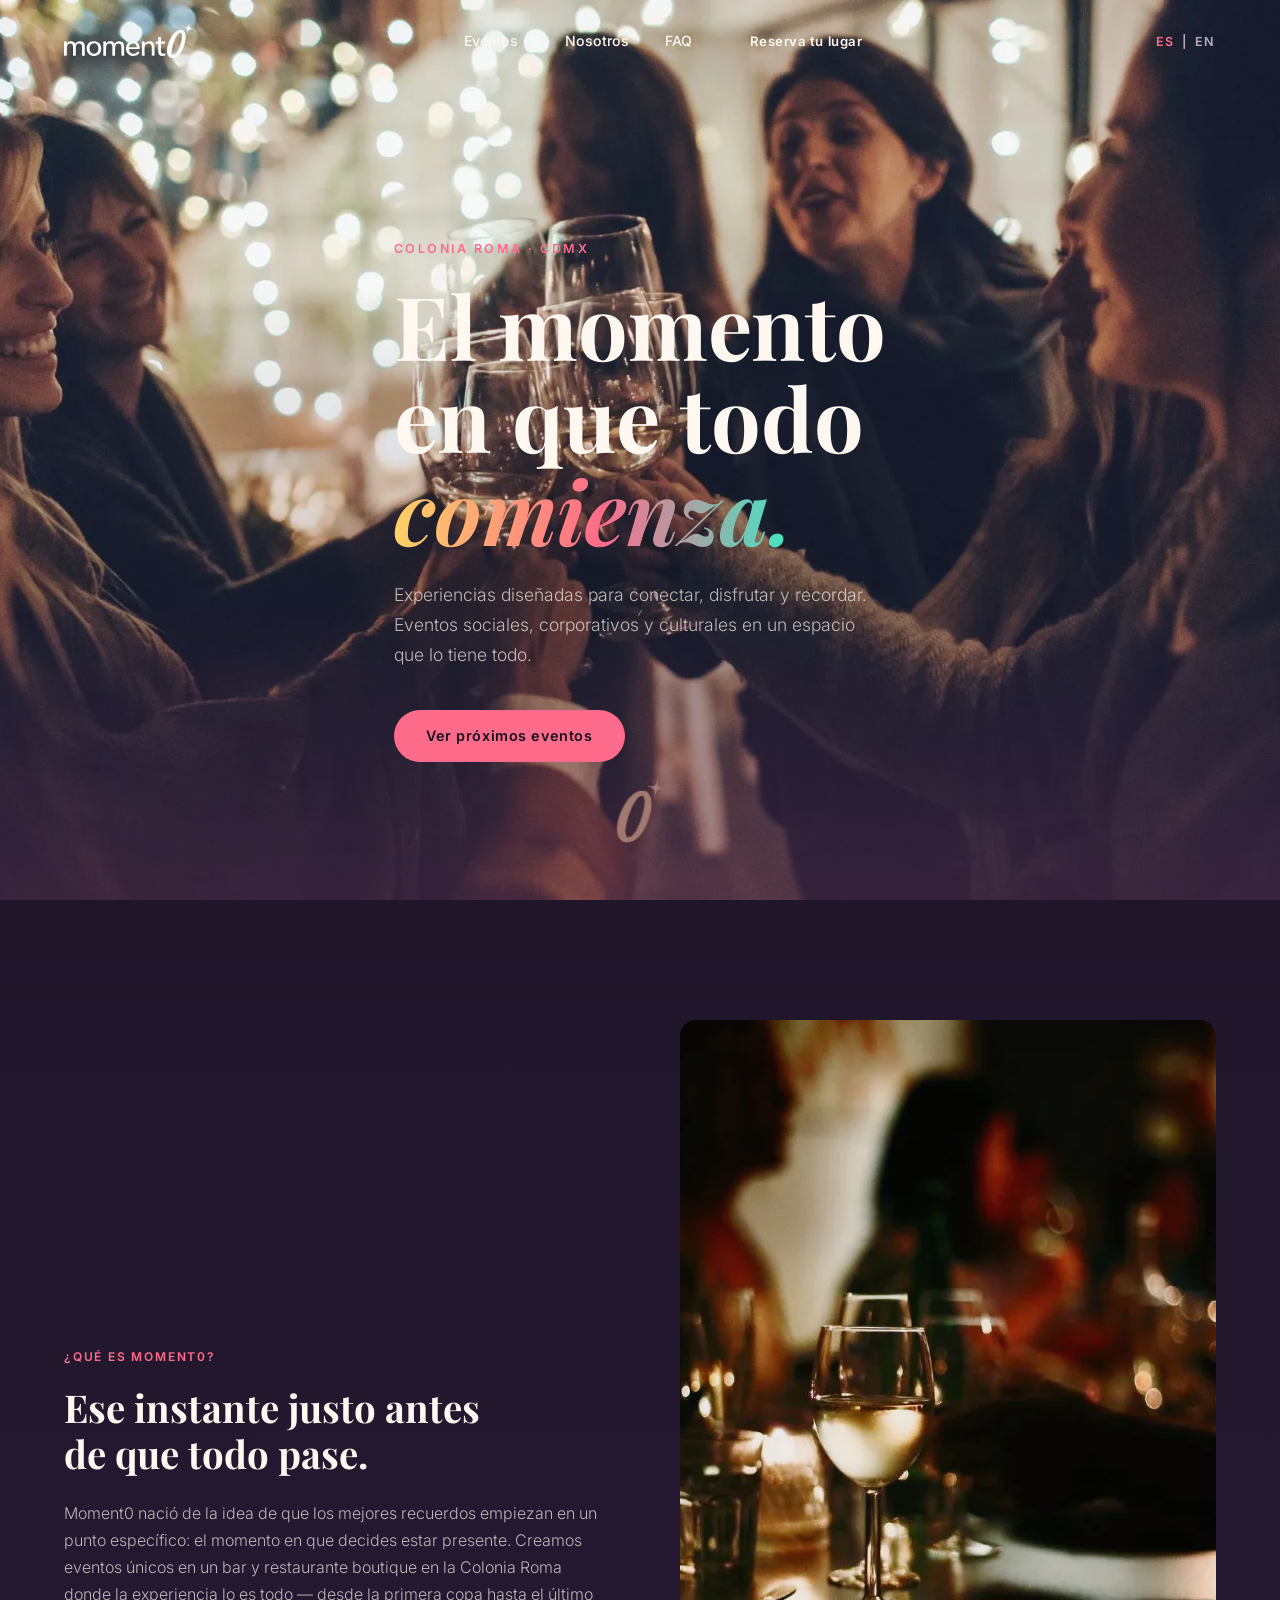
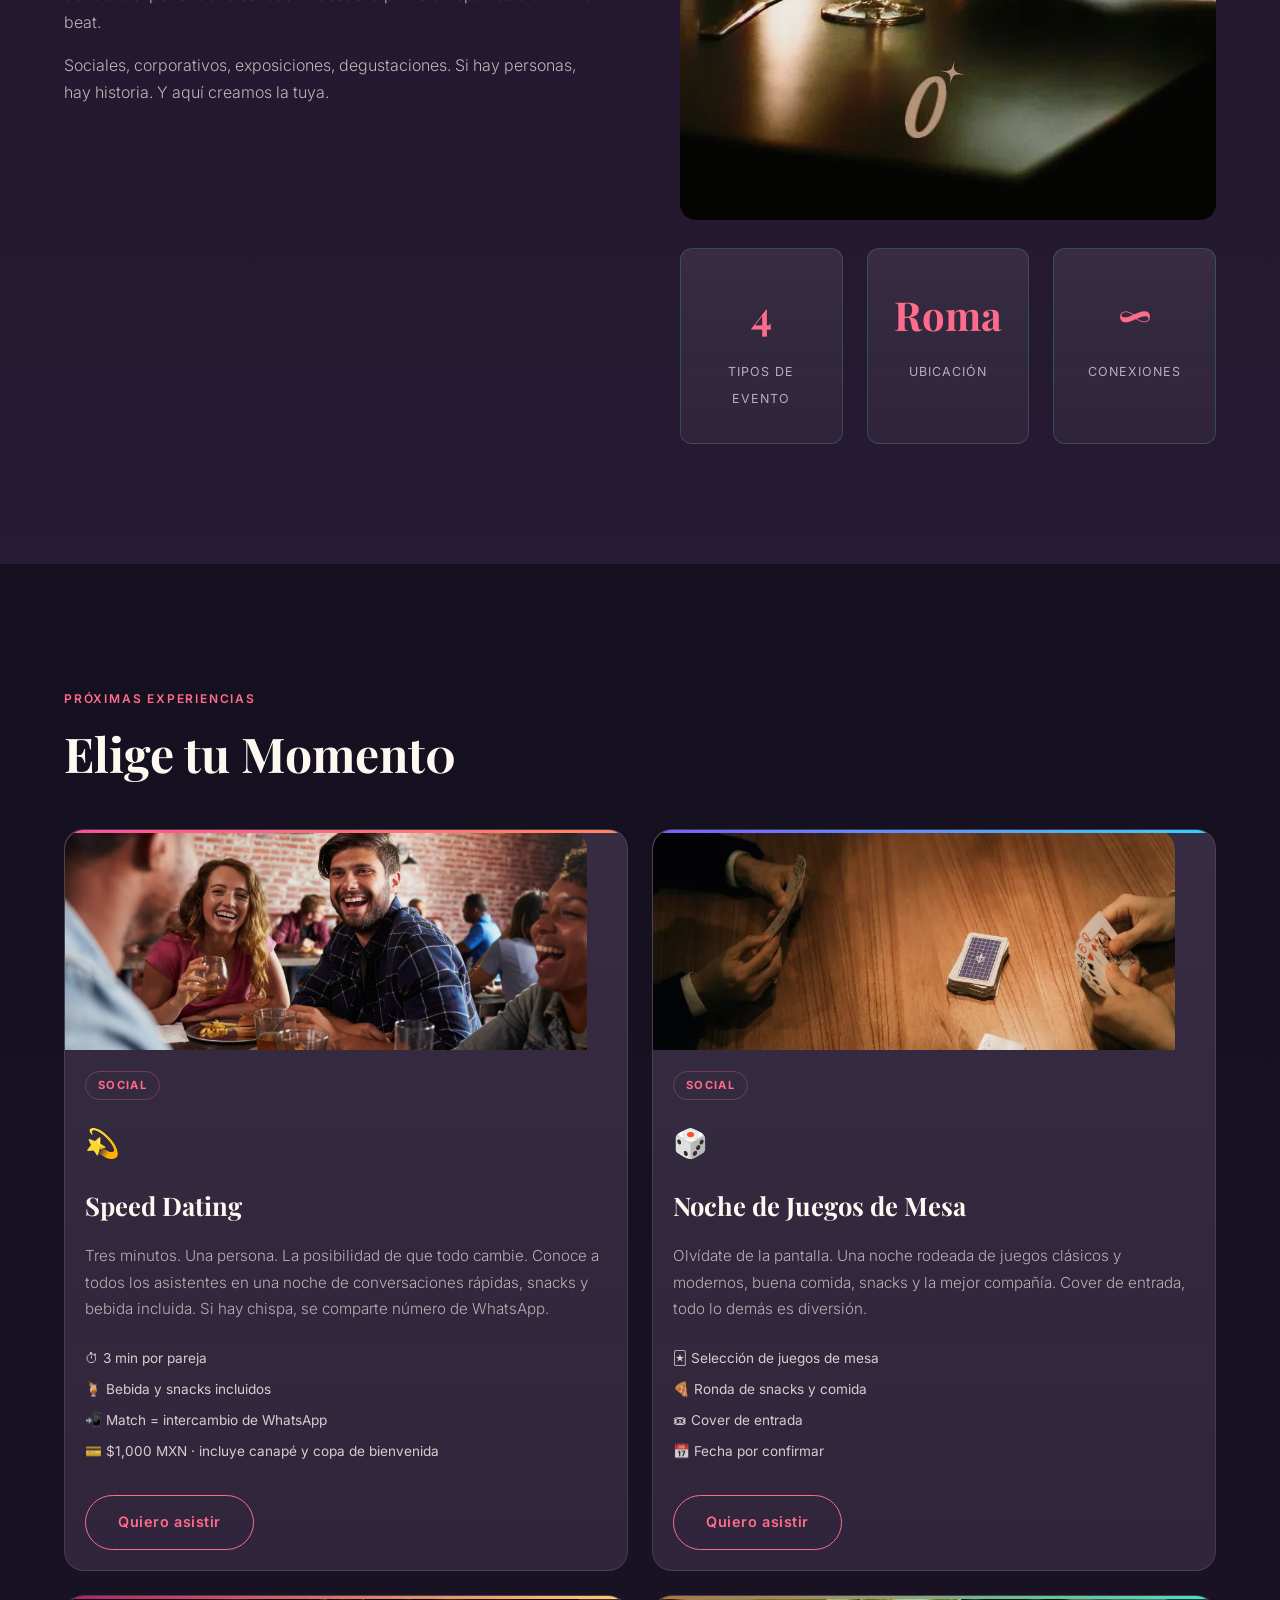
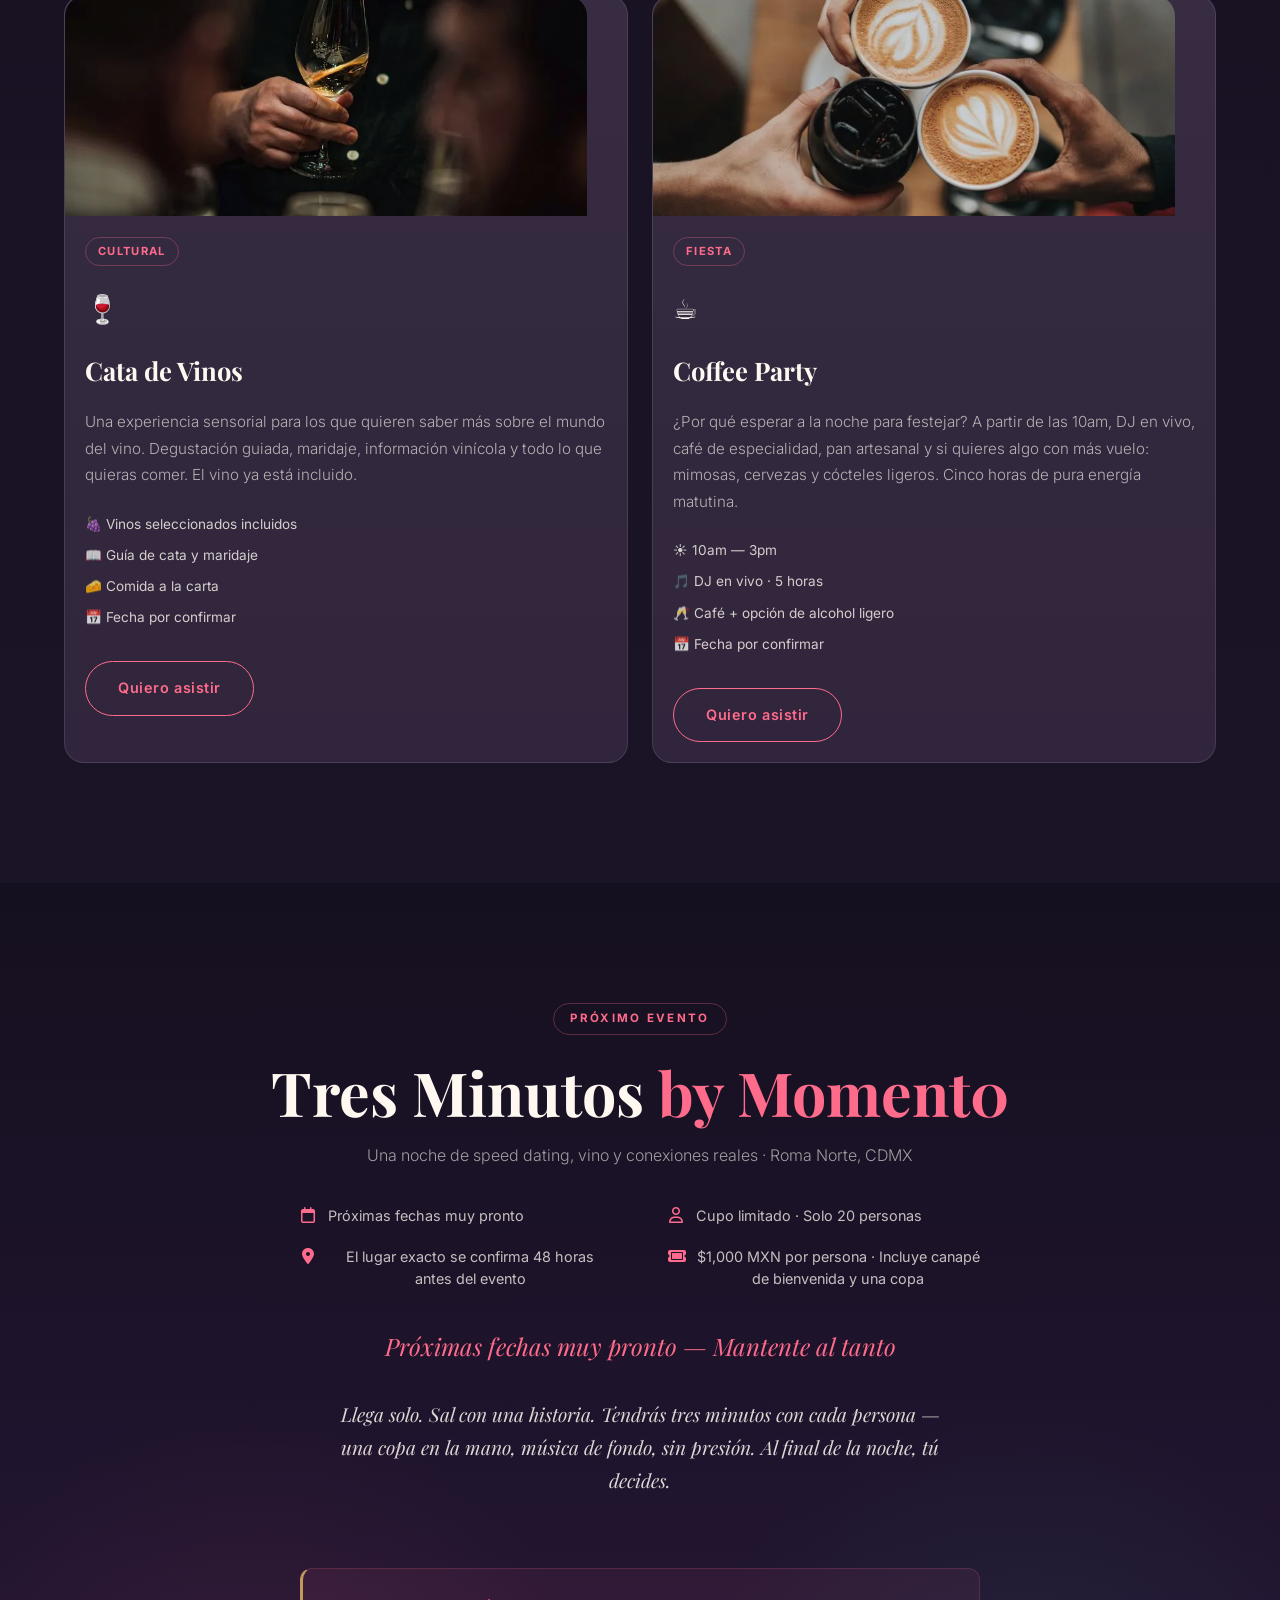
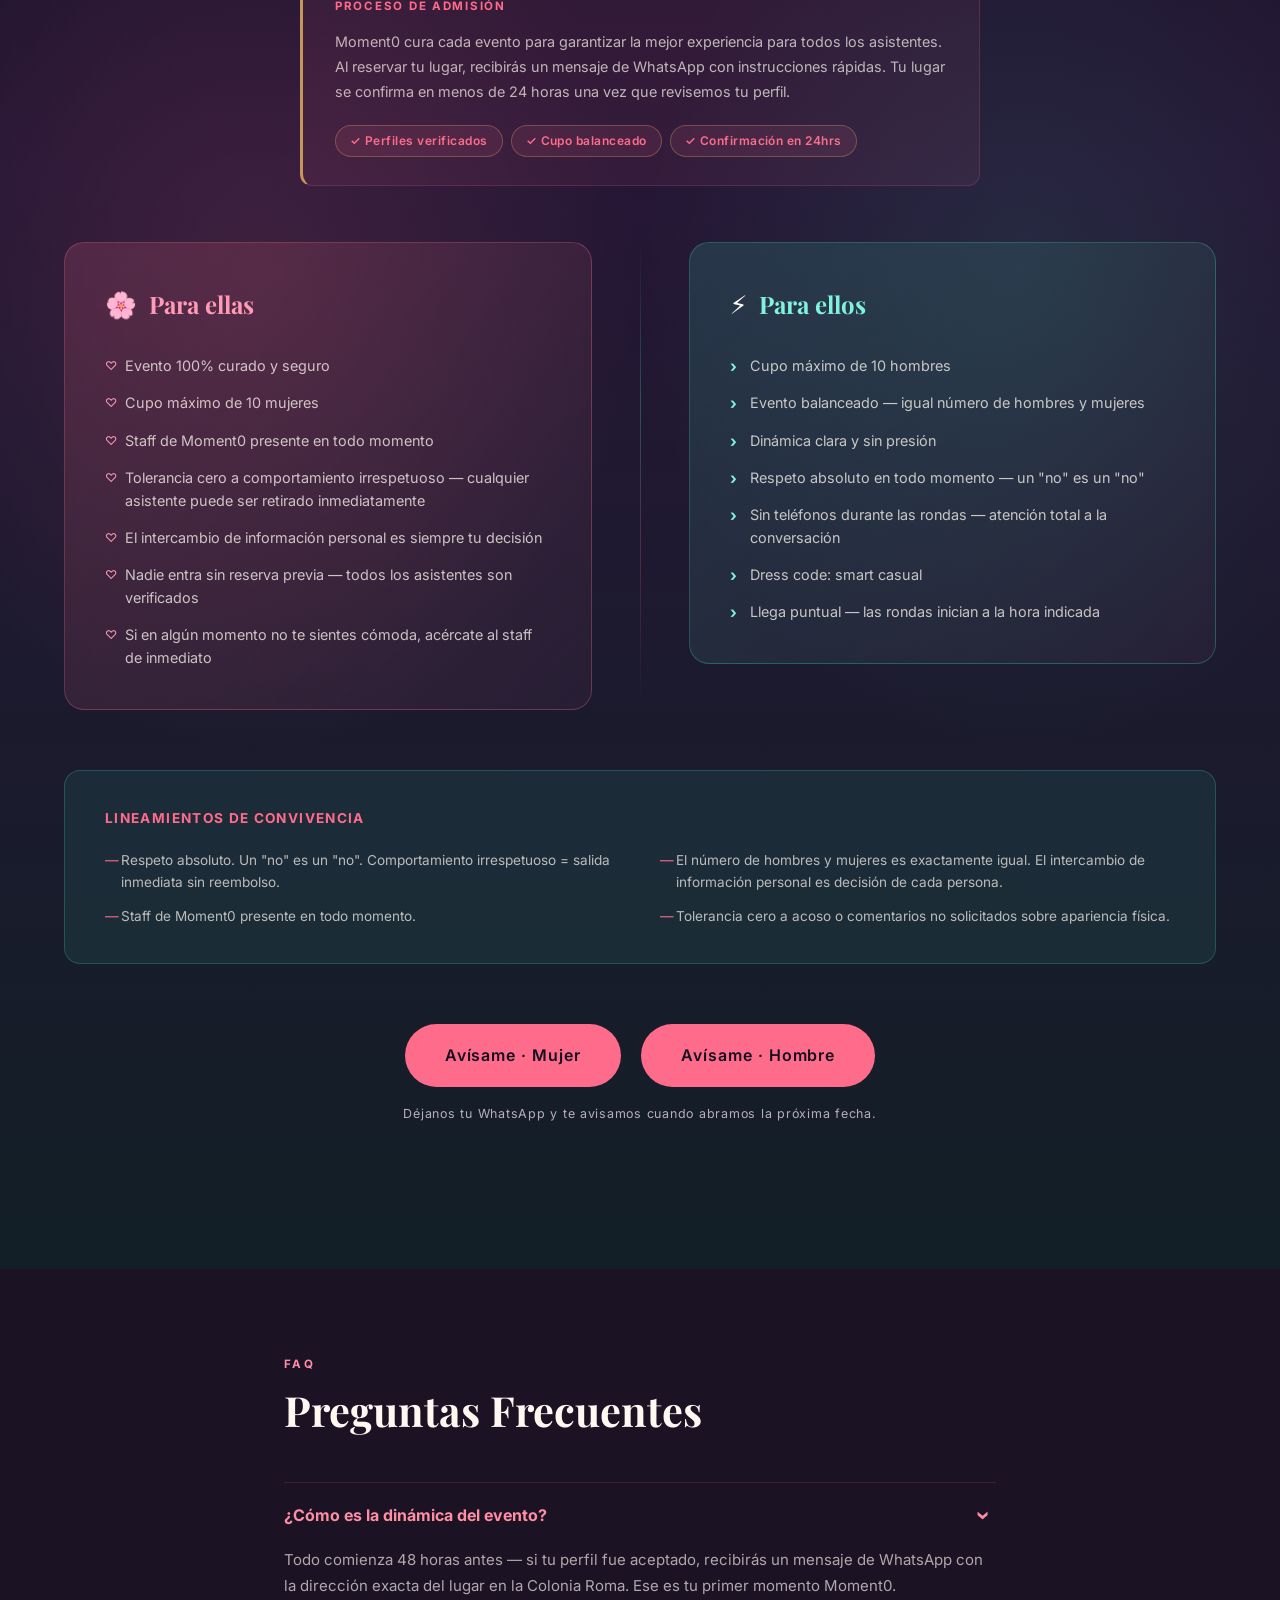
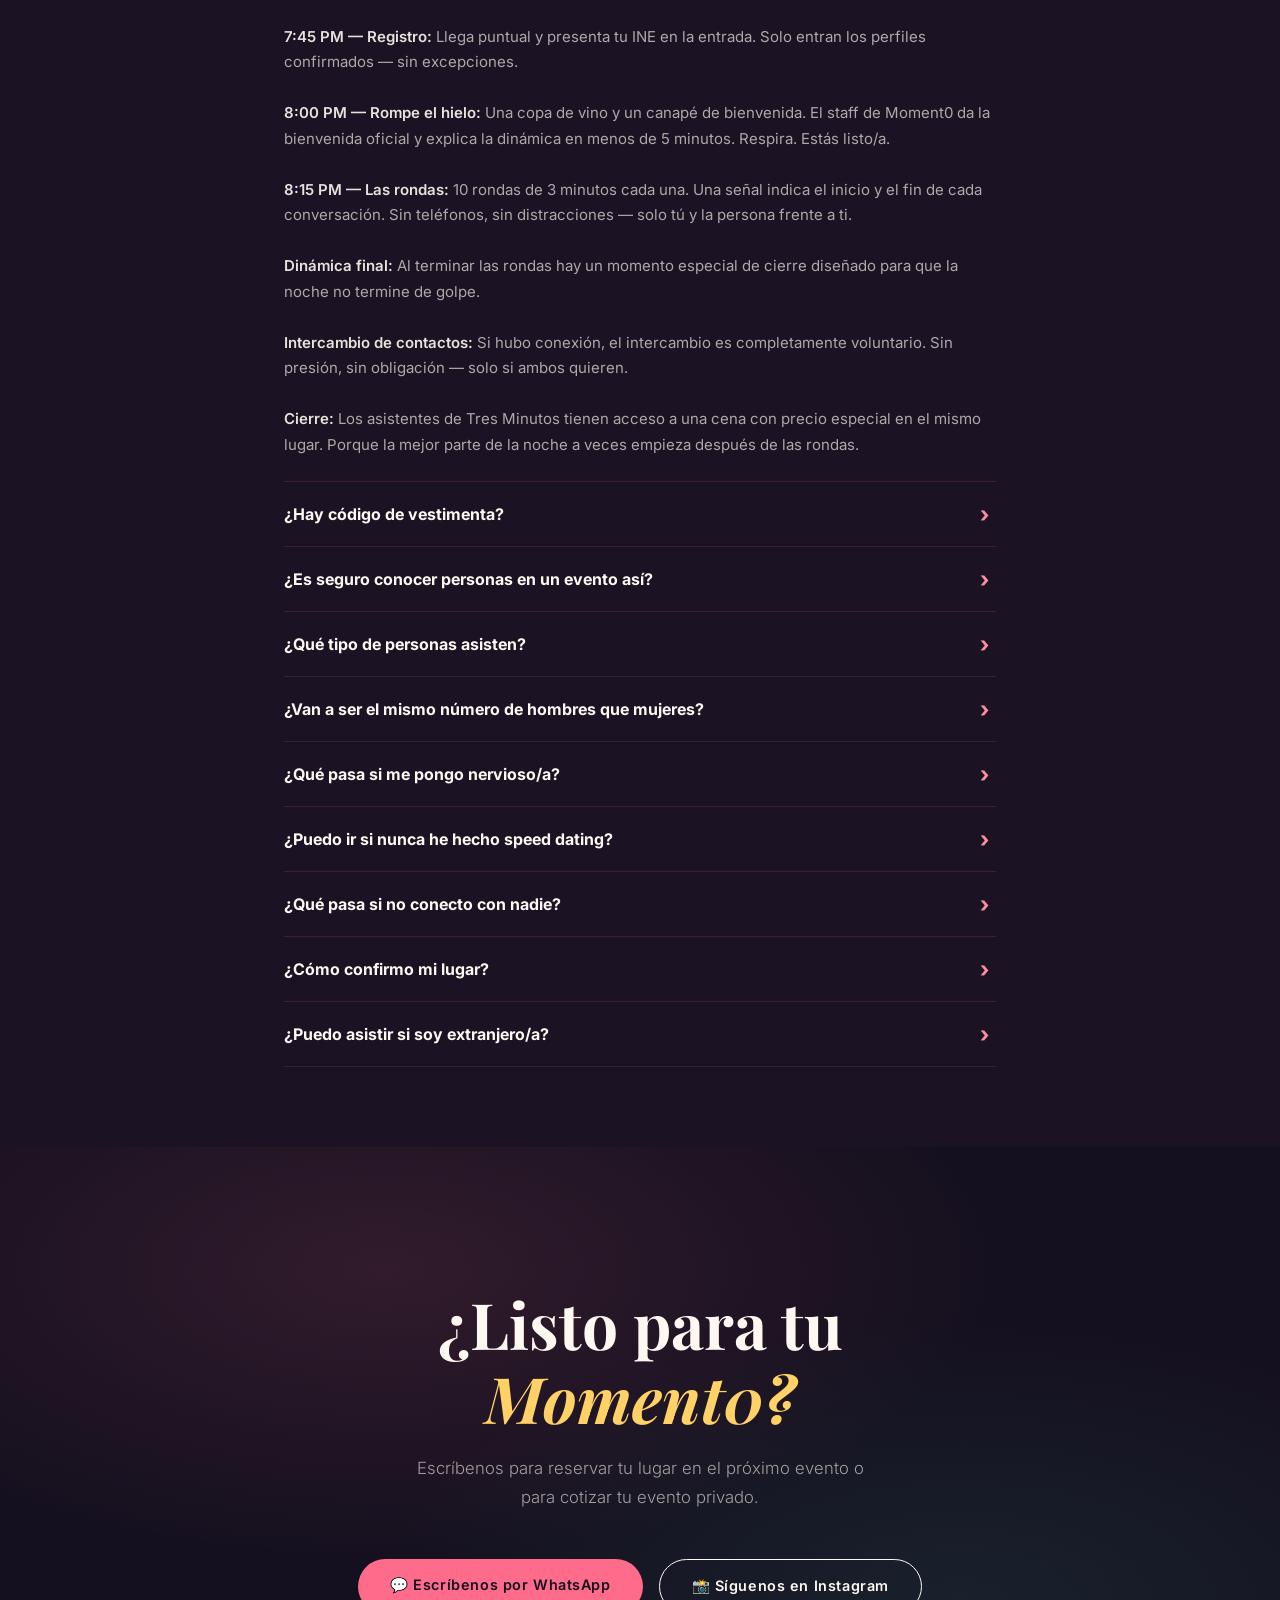
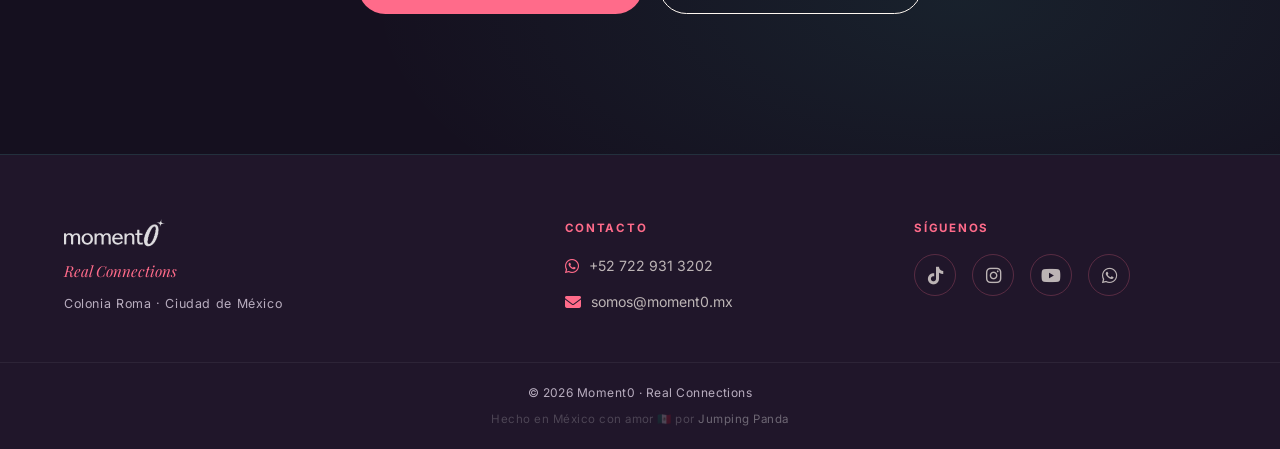
==== commit d1ac5589: "style: brighten Moment0 palette" ====
--- a/index.html
+++ b/index.html
@@ -28,7 +28,7 @@
   <noscript><link rel="stylesheet" href="https://cdnjs.cloudflare.com/ajax/libs/font-awesome/6.5.0/css/all.min.css" /></noscript>
   <!-- Critical CSS inlined: only rules needed to render the nav + hero without waiting for styles.css -->
   <style>
-:root{--black:#0a0a0a;--dark:#111111;--dark2:#1a1a1a;--gold:#c9a84c;--gold-lt:#e4c97e;--white:#f5f2ee;--grey:#888;--font-serif:'Playfair Display',Georgia,serif;--font-sans:'Inter',system-ui,sans-serif;--radius:12px;--transition:0.3s ease}
+:root{--black:#15101f;--dark:#20162a;--dark2:#2b2037;--gold:#ff6b8a;--gold-lt:#ffd166;--teal:#3ee8c6;--violet:#7c5cff;--rose-lt:#ff9fbc;--white:#fff8f1;--grey:#b8adbf;--font-serif:'Playfair Display',Georgia,serif;--font-sans:'Inter',system-ui,sans-serif;--radius:12px;--transition:0.3s ease}
 *,*::before,*::after{box-sizing:border-box;margin:0;padding:0}
 html{scroll-behavior:smooth}
 body{background:var(--black);color:var(--white);font-family:var(--font-sans);font-size:16px;line-height:1.7;-webkit-font-smoothing:antialiased}
@@ -42,7 +42,7 @@
 .btn--primary:hover{background:var(--gold-lt);transform:translateY(-2px)}
 .btn--sm{padding:10px 22px;font-size:.82rem}
 .nav{position:fixed;top:0;left:0;right:0;z-index:100;padding:20px 0;transition:background var(--transition),padding var(--transition)}
-.nav.scrolled{background:rgba(10,10,10,.92);backdrop-filter:blur(12px);padding:14px 0;border-bottom:1px solid rgba(201,168,76,.15)}
+.nav.scrolled{background:rgba(21,16,31,.92);backdrop-filter:blur(12px);padding:14px 0;border-bottom:1px solid rgba(255,107,138,.15)}
 .nav__inner{display:flex;align-items:center;justify-content:space-between}
 .nav__logo{font-family:var(--font-serif);font-size:1.5rem;font-weight:700;letter-spacing:-.01em}
 .nav__logo span{color:var(--gold)}
@@ -57,23 +57,24 @@
 .nav__hamburger span{display:block;width:24px;height:2px;background:var(--white);border-radius:2px;transition:var(--transition)}
 .hero{position:relative;min-height:100vh;display:flex;align-items:center;overflow:hidden}
 .hero__bg-img{position:absolute;inset:0;width:100%;height:100%;object-fit:cover;object-position:center;z-index:0}
-.hero::before{content:'';position:absolute;inset:0;background:linear-gradient(135deg,rgba(0,0,0,.75) 0%,rgba(10,8,4,.65) 50%,rgba(0,0,0,.7) 100%)}
-.hero__overlay{position:absolute;inset:0;background:linear-gradient(to top,rgba(0,0,0,.5) 0%,transparent 60%)}
+.hero::before{content:'';position:absolute;inset:0;background:linear-gradient(135deg,rgba(21,16,31,.6) 0%,rgba(112,47,88,.44) 48%,rgba(20,85,86,.3) 100%)}
+.hero__overlay{position:absolute;inset:0;background:linear-gradient(to top,rgba(112,47,88,.36) 0%,rgba(21,16,31,.18) 35%,transparent 68%)}
 .hero__content{position:relative;z-index:1;max-width:640px;padding-top:100px}
 .hero__tag{font-size:.78rem;font-weight:600;letter-spacing:.2em;text-transform:uppercase;color:var(--gold);margin-bottom:20px}
 .hero__title{font-family:var(--font-serif);font-size:clamp(3rem,7vw,5.5rem);font-weight:700;line-height:1.05;margin-bottom:24px}
-.hero__sub{font-size:1.1rem;color:rgba(245,242,238,.7);max-width:480px;margin-bottom:40px;font-weight:300}
+.hero__title em{color:var(--gold-lt);background:linear-gradient(90deg,var(--gold-lt) 0%,var(--gold) 52%,var(--teal) 100%);-webkit-background-clip:text;background-clip:text;-webkit-text-fill-color:transparent}
+.hero__sub{font-size:1.1rem;color:rgba(255,248,241,.7);max-width:480px;margin-bottom:40px;font-weight:300}
 @media(max-width:680px){.nav__links{display:none}.nav__hamburger{display:flex}.hero__title{font-size:3rem}}
 .nav__item--dropdown{position:relative}
 .nav__submenu{position:absolute;top:100%;left:0;padding-top:14px;min-width:210px;display:none}
 .nav__item--dropdown:hover .nav__submenu{display:block}
-.nav__submenu-card{background:rgba(10,10,10,.97);backdrop-filter:blur(12px);border:1px solid rgba(201,168,76,.2);border-radius:12px;padding:8px;display:flex;flex-direction:column;gap:2px;box-shadow:0 16px 40px rgba(0,0,0,.45)}
+.nav__submenu-card{background:rgba(21,16,31,.97);backdrop-filter:blur(12px);border:1px solid rgba(255,107,138,.2);border-radius:12px;padding:8px;display:flex;flex-direction:column;gap:2px;box-shadow:0 16px 40px rgba(0,0,0,.45)}
 .nav__submenu-card a{padding:10px 14px;border-radius:8px;font-size:.85rem;font-weight:500;color:var(--white);white-space:nowrap;transition:background var(--transition),color var(--transition)}
-.nav__submenu-card a:hover{background:rgba(201,168,76,.12);color:var(--gold)}
+.nav__submenu-card a:hover{background:rgba(255,107,138,.12);color:var(--gold)}
 .nav__evtoggle{display:inline-flex;align-items:center;gap:6px;cursor:pointer}
 .nav__evtoggle::after{content:'▾';font-size:.7em;opacity:.65;display:inline-block;transition:transform var(--transition)}
 .nav__item--dropdown:hover .nav__evtoggle::after{transform:rotate(180deg)}
-@media(max-width:680px){.nav__submenu{position:static;display:block;padding-top:6px;min-width:0}.nav__submenu-card{background:transparent;backdrop-filter:none;border:none;box-shadow:none;padding:4px 0 0 16px;gap:0}.nav__submenu-card a{padding:8px 0;color:rgba(245,242,238,.75)}.nav__evtoggle::after{display:none}}
+@media(max-width:680px){.nav__submenu{position:static;display:block;padding-top:6px;min-width:0}.nav__submenu-card{background:transparent;backdrop-filter:none;border:none;box-shadow:none;padding:4px 0 0 16px;gap:0}.nav__submenu-card a{padding:8px 0;color:rgba(255,248,241,.75)}.nav__evtoggle::after{display:none}}
   </style>
   <!-- Full stylesheet: async so it never blocks first paint -->
   <link rel="stylesheet" href="css/styles.css" media="print" onload="this.media='all'" />
--- a/css/styles.css
+++ b/css/styles.css
@@ -2,13 +2,16 @@
    VARIABLES & RESET
    ===================== */
 :root {
-  --black:    #0a0a0a;
-  --dark:     #111111;
-  --dark2:    #1a1a1a;
-  --gold:     #c9a84c;
-  --gold-lt:  #e4c97e;
-  --white:    #f5f2ee;
-  --grey:     #888;
+  --black:    #15101f;
+  --dark:     #20162a;
+  --dark2:    #2b2037;
+  --gold:     #ff6b8a;
+  --gold-lt:  #ffd166;
+  --teal:     #3ee8c6;
+  --violet:   #7c5cff;
+  --rose-lt:  #ff9fbc;
+  --white:    #fff8f1;
+  --grey:     #b8adbf;
   --font-serif: 'Playfair Display', Georgia, serif;
   --font-sans:  'Inter', system-ui, sans-serif;
   --radius: 12px;
@@ -110,10 +113,10 @@
 }
 
 .nav.scrolled {
-  background: rgba(10,10,10,0.92);
+  background: rgba(21,16,31,0.92);
   backdrop-filter: blur(12px);
   padding: 14px 0;
-  border-bottom: 1px solid rgba(201,168,76,0.15);
+  border-bottom: 1px solid rgba(255,107,138,0.15);
 }
 
 .nav__inner {
@@ -222,16 +225,16 @@
   inset: 0;
   background: linear-gradient(
     135deg,
-    rgba(0,0,0,0.75) 0%,
-    rgba(10,8,4,0.65) 50%,
-    rgba(0,0,0,0.7) 100%
+    rgba(21,16,31,0.6) 0%,
+    rgba(112,47,88,0.44) 48%,
+    rgba(20,85,86,0.3) 100%
   );
 }
 
 .hero__overlay {
   position: absolute;
   inset: 0;
-  background: linear-gradient(to top, rgba(0,0,0,0.5) 0%, transparent 60%);
+  background: linear-gradient(to top, rgba(112,47,88,0.36) 0%, rgba(21,16,31,0.18) 35%, transparent 68%);
 }
 
 .hero__content {
@@ -257,6 +260,13 @@
   line-height: 1.05;
   margin-bottom: 24px;
 }
+.hero__title em {
+  color: var(--gold-lt);
+  background: linear-gradient(90deg, var(--gold-lt) 0%, var(--gold) 52%, var(--teal) 100%);
+  -webkit-background-clip: text;
+  background-clip: text;
+  -webkit-text-fill-color: transparent;
+}
 
 .hero__slogan {
   font-family: var(--font-serif);
@@ -269,7 +279,7 @@
 
 .hero__sub {
   font-size: 1.1rem;
-  color: rgba(245,242,238,0.7);
+  color: rgba(255,248,241,0.7);
   max-width: 480px;
   margin-bottom: 40px;
   font-weight: 300;
@@ -280,7 +290,7 @@
    ===================== */
 .about {
   padding: 120px 0;
-  background: var(--dark);
+  background: linear-gradient(180deg, #20162a 0%, #261a34 100%);
 }
 
 .about__grid {
@@ -296,7 +306,7 @@
   object-fit: cover;
   border-radius: 16px;
   margin-bottom: 28px;
-  opacity: 0.85;
+  opacity: 0.92;
 }
 
 .about__text h2 {
@@ -307,7 +317,7 @@
 }
 
 .about__text p {
-  color: rgba(245,242,238,0.7);
+  color: rgba(255,248,241,0.7);
   font-weight: 300;
   margin-bottom: 16px;
 }
@@ -319,8 +329,8 @@
 }
 
 .stat {
-  background: var(--dark2);
-  border: 1px solid rgba(201,168,76,0.15);
+  background: linear-gradient(180deg, rgba(255,255,255,0.055), rgba(255,255,255,0.02)), var(--dark2);
+  border: 1px solid rgba(62,232,198,0.2);
   border-radius: var(--radius);
   padding: 32px 20px;
   text-align: center;
@@ -346,7 +356,7 @@
    ===================== */
 .eventos {
   padding: 120px 0;
-  background: var(--black);
+  background: linear-gradient(180deg, #15101f 0%, #1b1427 100%);
 }
 
 .eventos__grid {
@@ -356,8 +366,8 @@
 }
 
 .card {
-  background: var(--dark2);
-  border: 1px solid rgba(255,255,255,0.06);
+  background: linear-gradient(180deg, rgba(255,255,255,0.055), rgba(255,255,255,0.025)), var(--dark2);
+  border: 1px solid rgba(255,255,255,0.1);
   border-radius: 20px;
   padding: 20px;
   position: relative;
@@ -367,7 +377,7 @@
 
 .card:hover {
   transform: translateY(-6px);
-  border-color: rgba(201,168,76,0.3);
+  border-color: rgba(62,232,198,0.42);
 }
 
 .card__img {
@@ -378,7 +388,7 @@
   object-position: center;
   display: block;
   border-radius: 20px 20px 0 0;
-  opacity: 0.85;
+  opacity: 0.94;
   transition: opacity var(--transition);
 }
 .card:hover .card__img { opacity: 1; }
@@ -391,10 +401,10 @@
   z-index: 2;
 }
 
-.card--dating::before  { background: linear-gradient(90deg, #e91e8c, #ff6b6b); }
-.card--games::before   { background: linear-gradient(90deg, #6c63ff, #48dbfb); }
-.card--wine::before    { background: linear-gradient(90deg, #8b0000, #c9a84c); }
-.card--coffee::before  { background: linear-gradient(90deg, #6f4e37, #f9ca24); }
+.card--dating::before  { background: linear-gradient(90deg, #ff4f9a, #ff8a5c); }
+.card--games::before   { background: linear-gradient(90deg, var(--violet), #35d3ff); }
+.card--wine::before    { background: linear-gradient(90deg, #b21f6b, var(--gold-lt)); }
+.card--coffee::before  { background: linear-gradient(90deg, #b87333, var(--teal)); }
 
 .card__badge {
   display: inline-block;
@@ -403,7 +413,7 @@
   letter-spacing: 0.12em;
   text-transform: uppercase;
   color: var(--gold);
-  border: 1px solid rgba(201,168,76,0.3);
+  border: 1px solid rgba(255,107,138,0.3);
   padding: 4px 12px;
   border-radius: 20px;
   margin-bottom: 20px;
@@ -423,7 +433,7 @@
 
 .card__desc {
   font-size: 0.95rem;
-  color: rgba(245,242,238,0.65);
+  color: rgba(255,248,241,0.65);
   font-weight: 300;
   margin-bottom: 24px;
   line-height: 1.75;
@@ -439,7 +449,7 @@
 
 .card__details li {
   font-size: 0.85rem;
-  color: rgba(245,242,238,0.8);
+  color: rgba(255,248,241,0.8);
 }
 
 /* =====================
@@ -447,7 +457,7 @@
    ===================== */
 .tipos {
   padding: 100px 0;
-  background: var(--dark);
+  background: linear-gradient(180deg, #241731 0%, #20162a 100%);
   text-align: center;
 }
 
@@ -461,8 +471,8 @@
 }
 
 .tipo {
-  background: var(--dark2);
-  border: 1px solid rgba(201,168,76,0.15);
+  background: rgba(255,255,255,0.04);
+  border: 1px solid rgba(62,232,198,0.18);
   border-radius: 40px;
   padding: 14px 28px;
   font-size: 0.9rem;
@@ -472,8 +482,8 @@
 }
 
 .tipo:hover {
-  background: rgba(201,168,76,0.1);
-  border-color: var(--gold);
+  background: rgba(62,232,198,0.09);
+  border-color: var(--teal);
   color: var(--gold-lt);
 }
 
@@ -482,7 +492,7 @@
    ===================== */
 .tm {
   padding: 120px 0;
-  background: linear-gradient(180deg, var(--black) 0%, #0e0b07 50%, var(--black) 100%);
+  background: linear-gradient(180deg, #15101f 0%, #251635 45%, #121f26 100%);
   position: relative;
   overflow: hidden;
 }
@@ -492,8 +502,8 @@
   position: absolute;
   inset: 0;
   background:
-    radial-gradient(ellipse 50% 40% at 20% 50%, rgba(180, 100, 120, 0.05) 0%, transparent 60%),
-    radial-gradient(ellipse 50% 40% at 80% 50%, rgba(80, 120, 180, 0.05) 0%, transparent 60%);
+    radial-gradient(ellipse 50% 40% at 20% 50%, rgba(255,107,138,0.12) 0%, transparent 60%),
+    radial-gradient(ellipse 50% 40% at 80% 50%, rgba(62,232,198,0.09) 0%, transparent 60%);
   pointer-events: none;
 }
 
@@ -511,7 +521,7 @@
   letter-spacing: 0.2em;
   text-transform: uppercase;
   color: var(--gold);
-  border: 1px solid rgba(201,168,76,0.3);
+  border: 1px solid rgba(255,107,138,0.3);
   padding: 5px 16px;
   border-radius: 20px;
   margin-bottom: 24px;
@@ -528,7 +538,7 @@
 
 .tm__subtitle {
   font-size: 1rem;
-  color: rgba(245,242,238,0.6);
+  color: rgba(255,248,241,0.6);
   margin-bottom: 36px;
   font-weight: 300;
 }
@@ -546,7 +556,7 @@
   align-items: flex-start;
   gap: 12px;
   font-size: 0.9rem;
-  color: rgba(245,242,238,0.75);
+  color: rgba(255,248,241,0.75);
   line-height: 1.5;
 }
 
@@ -579,7 +589,7 @@
   font-size: 1.2rem;
   font-style: italic;
   line-height: 1.7;
-  color: rgba(245,242,238,0.85);
+  color: rgba(255,248,241,0.85);
   max-width: 600px;
   margin: 0 auto;
 }
@@ -588,9 +598,9 @@
 .tm__screening {
   max-width: 680px;
   margin: 0 auto 56px;
-  background: rgba(201,168,76,0.04);
-  border: 1px solid rgba(201,168,76,0.12);
-  border-left: 3px solid rgba(201,168,76,0.4);
+  background: rgba(255,107,138,0.07);
+  border: 1px solid rgba(255,107,138,0.18);
+  border-left: 3px solid rgba(255,209,102,0.7);
   border-radius: 12px;
   padding: 28px 32px;
 }
@@ -607,7 +617,7 @@
 .tm__screening-body {
   font-size: 0.9rem;
   line-height: 1.75;
-  color: rgba(245,242,238,0.7);
+  color: rgba(255,248,241,0.7);
   margin-bottom: 20px;
 }
 
@@ -622,8 +632,8 @@
   font-weight: 600;
   letter-spacing: 0.04em;
   color: var(--gold);
-  background: rgba(201,168,76,0.08);
-  border: 1px solid rgba(201,168,76,0.2);
+  background: rgba(255,107,138,0.1);
+  border: 1px solid rgba(255,209,102,0.25);
   border-radius: 20px;
   padding: 5px 14px;
   white-space: nowrap;
@@ -639,7 +649,7 @@
 }
 
 .tm__divider {
-  background: linear-gradient(to bottom, transparent, rgba(201,168,76,0.25), transparent);
+  background: linear-gradient(to bottom, transparent, rgba(62,232,198,0.28), rgba(255,107,138,0.22), transparent);
   width: 1px;
   align-self: stretch;
   min-height: 300px;
@@ -648,17 +658,17 @@
 .tm__col {
   padding: 40px;
   border-radius: 20px;
-  border: 1px solid rgba(255,255,255,0.06);
+  border: 1px solid rgba(255,255,255,0.1);
 }
 
 .tm__col--women {
-  background: linear-gradient(135deg, rgba(180,90,110,0.08) 0%, rgba(26,17,17,0.6) 100%);
-  border-color: rgba(210,140,150,0.15);
+  background: linear-gradient(135deg, rgba(255,107,138,0.16), rgba(43,32,55,0.72));
+  border-color: rgba(255,107,138,0.28);
 }
 
 .tm__col--men {
-  background: linear-gradient(135deg, rgba(70,100,160,0.08) 0%, rgba(17,20,26,0.6) 100%);
-  border-color: rgba(100,140,200,0.15);
+  background: linear-gradient(135deg, rgba(62,232,198,0.14), rgba(43,32,55,0.72));
+  border-color: rgba(62,232,198,0.25);
 }
 
 .tm__col-header {
@@ -676,8 +686,8 @@
   font-weight: 700;
 }
 
-.tm__col--women .tm__col-header h3 { color: #e8b4bc; }
-.tm__col--men   .tm__col-header h3 { color: #a8c0e0; }
+.tm__col--women .tm__col-header h3 { color: var(--rose-lt); }
+.tm__col--men   .tm__col-header h3 { color: #83f3df; }
 
 .tm__list {
   list-style: none;
@@ -689,7 +699,7 @@
 .tm__list li {
   font-size: 0.9rem;
   line-height: 1.6;
-  color: rgba(245,242,238,0.75);
+  color: rgba(255,248,241,0.75);
   padding-left: 20px;
   position: relative;
 }
@@ -698,7 +708,7 @@
   content: '♡';
   position: absolute;
   left: 0;
-  color: #e8b4bc;
+  color: var(--rose-lt);
   font-size: 0.75rem;
   top: 2px;
 }
@@ -707,7 +717,7 @@
   content: '›';
   position: absolute;
   left: 0;
-  color: #a8c0e0;
+  color: #83f3df;
   font-size: 1rem;
   top: 0;
   font-weight: 700;
@@ -715,8 +725,8 @@
 
 /* Safety */
 .tm__safety {
-  background: rgba(201,168,76,0.05);
-  border: 1px solid rgba(201,168,76,0.15);
+  background: rgba(62,232,198,0.08);
+  border: 1px solid rgba(62,232,198,0.22);
   border-radius: 16px;
   padding: 36px 40px;
   margin-bottom: 60px;
@@ -743,7 +753,7 @@
 
 .tm__safety-list li {
   font-size: 0.85rem;
-  color: rgba(245,242,238,0.7);
+  color: rgba(255,248,241,0.7);
   line-height: 1.6;
   padding-left: 16px;
   position: relative;
@@ -849,7 +859,7 @@
    ===================== */
 .faq {
   padding: 80px 0;
-  background: #0d0b08;
+  background: #1b1324;
 }
 
 .faq__inner {
@@ -864,7 +874,7 @@
   font-weight: 700;
   letter-spacing: 0.2em;
   text-transform: uppercase;
-  color: #c8963e;
+  color: #ff8da3;
   margin-bottom: 12px;
 }
 
@@ -872,7 +882,7 @@
   font-family: var(--font-serif);
   font-size: clamp(1.8rem, 4vw, 2.6rem);
   font-weight: 700;
-  color: #ede8dc;
+  color: #fff8f1;
   line-height: 1.15;
   margin-bottom: 48px;
 }
@@ -882,11 +892,11 @@
 }
 
 .faq__item {
-  border-bottom: 1px solid rgba(200,150,62,0.15);
+  border-bottom: 1px solid rgba(255,107,138,0.15);
 }
 
 .faq__item:first-child {
-  border-top: 1px solid rgba(200,150,62,0.15);
+  border-top: 1px solid rgba(255,107,138,0.15);
 }
 
 .faq__btn {
@@ -907,13 +917,13 @@
   font-family: var(--font-sans);
   font-size: 1rem;
   font-weight: 700;
-  color: #ede8dc;
+  color: #fff8f1;
   text-align: left;
   line-height: 1.4;
   transition: color 0.25s ease;
 }
 
-.faq__btn:hover { color: #c8963e; }
+.faq__btn:hover { color: #ff8da3; }
 
 .faq__btn > span:first-child {
   min-width: 0;
@@ -921,12 +931,12 @@
 }
 
 .faq__btn:focus-visible {
-  outline: 2px solid rgba(200,150,62,0.4);
+  outline: 2px solid rgba(255,107,138,0.4);
   outline-offset: 4px;
   border-radius: 4px;
 }
 
-.faq__item--open .faq__btn { color: #c8963e; }
+.faq__item--open .faq__btn { color: #ff8da3; }
 
 .faq__chevron {
   flex-shrink: 0;
@@ -936,7 +946,7 @@
   width: 24px;
   height: 24px;
   overflow: hidden;
-  color: #c8963e;
+  color: #ff8da3;
   font-size: 1.4rem;
   line-height: 1;
   transition: transform 0.3s ease;
@@ -957,11 +967,11 @@
   font-size: 0.9375rem;
   font-weight: 400;
   line-height: 1.7;
-  color: rgba(237,232,220,0.65);
+  color: rgba(255,248,241,0.65);
 }
 
 .faq__body-inner strong {
-  color: rgba(237,232,220,0.9);
+  color: rgba(255,248,241,0.9);
   font-weight: 600;
 }
 
@@ -975,7 +985,8 @@
    ===================== */
 .contacto {
   padding: 140px 0;
-  background: radial-gradient(ellipse 80% 80% at 50% 50%, rgba(201,168,76,0.07) 0%, transparent 60%),
+  background: radial-gradient(ellipse 80% 80% at 30% 20%, rgba(255,107,138,0.12) 0%, transparent 60%),
+              radial-gradient(ellipse 80% 80% at 75% 75%, rgba(62,232,198,0.08) 0%, transparent 58%),
               var(--black);
   text-align: center;
 }
@@ -989,7 +1000,7 @@
 
 .contacto__inner p {
   font-size: 1.05rem;
-  color: rgba(245,242,238,0.6);
+  color: rgba(255,248,241,0.6);
   max-width: 460px;
   margin: 0 auto 48px;
   font-weight: 300;
@@ -1006,8 +1017,8 @@
    FOOTER
    ===================== */
 .footer {
-  background: var(--dark2);
-  border-top: 1px solid rgba(255,255,255,0.06);
+  background: #20162a;
+  border-top: 1px solid rgba(62,232,198,0.12);
 }
 
 .footer__top {
@@ -1059,7 +1070,7 @@
 
 .footer__contact-list a {
   font-size: 0.88rem;
-  color: rgba(245,242,238,0.7);
+  color: rgba(255,248,241,0.7);
   display: flex;
   align-items: center;
   gap: 10px;
@@ -1080,14 +1091,14 @@
   width: 42px;
   height: 42px;
   border-radius: 50%;
-  border: 1px solid rgba(201,168,76,0.25);
-  color: rgba(245,242,238,0.7);
+  border: 1px solid rgba(255,107,138,0.25);
+  color: rgba(255,248,241,0.7);
   font-size: 1.1rem;
   transition: var(--transition);
 }
 .footer__social a:hover {
-  background: var(--gold);
-  border-color: var(--gold);
+  background: var(--teal);
+  border-color: var(--teal);
   color: var(--black);
   transform: translateY(-2px);
 }
--- a/css/styles.css
+++ b/css/styles.css
@@ -2,13 +2,16 @@
    VARIABLES & RESET
    ===================== */
 :root {
-  --black:    #0a0a0a;
-  --dark:     #111111;
-  --dark2:    #1a1a1a;
-  --gold:     #c9a84c;
-  --gold-lt:  #e4c97e;
-  --white:    #f5f2ee;
-  --grey:     #888;
+  --black:    #15101f;
+  --dark:     #20162a;
+  --dark2:    #2b2037;
+  --gold:     #ff6b8a;
+  --gold-lt:  #ffd166;
+  --teal:     #3ee8c6;
+  --violet:   #7c5cff;
+  --rose-lt:  #ff9fbc;
+  --white:    #fff8f1;
+  --grey:     #b8adbf;
   --font-serif: 'Playfair Display', Georgia, serif;
   --font-sans:  'Inter', system-ui, sans-serif;
   --radius: 12px;
@@ -110,10 +113,10 @@
 }
 
 .nav.scrolled {
-  background: rgba(10,10,10,0.92);
+  background: rgba(21,16,31,0.92);
   backdrop-filter: blur(12px);
   padding: 14px 0;
-  border-bottom: 1px solid rgba(201,168,76,0.15);
+  border-bottom: 1px solid rgba(255,107,138,0.15);
 }
 
 .nav__inner {
@@ -222,16 +225,16 @@
   inset: 0;
   background: linear-gradient(
     135deg,
-    rgba(0,0,0,0.75) 0%,
-    rgba(10,8,4,0.65) 50%,
-    rgba(0,0,0,0.7) 100%
+    rgba(21,16,31,0.6) 0%,
+    rgba(112,47,88,0.44) 48%,
+    rgba(20,85,86,0.3) 100%
   );
 }
 
 .hero__overlay {
   position: absolute;
   inset: 0;
-  background: linear-gradient(to top, rgba(0,0,0,0.5) 0%, transparent 60%);
+  background: linear-gradient(to top, rgba(112,47,88,0.36) 0%, rgba(21,16,31,0.18) 35%, transparent 68%);
 }
 
 .hero__content {
@@ -257,6 +260,13 @@
   line-height: 1.05;
   margin-bottom: 24px;
 }
+.hero__title em {
+  color: var(--gold-lt);
+  background: linear-gradient(90deg, var(--gold-lt) 0%, var(--gold) 52%, var(--teal) 100%);
+  -webkit-background-clip: text;
+  background-clip: text;
+  -webkit-text-fill-color: transparent;
+}
 
 .hero__slogan {
   font-family: var(--font-serif);
@@ -269,7 +279,7 @@
 
 .hero__sub {
   font-size: 1.1rem;
-  color: rgba(245,242,238,0.7);
+  color: rgba(255,248,241,0.7);
   max-width: 480px;
   margin-bottom: 40px;
   font-weight: 300;
@@ -280,7 +290,7 @@
    ===================== */
 .about {
   padding: 120px 0;
-  background: var(--dark);
+  background: linear-gradient(180deg, #20162a 0%, #261a34 100%);
 }
 
 .about__grid {
@@ -296,7 +306,7 @@
   object-fit: cover;
   border-radius: 16px;
   margin-bottom: 28px;
-  opacity: 0.85;
+  opacity: 0.92;
 }
 
 .about__text h2 {
@@ -307,7 +317,7 @@
 }
 
 .about__text p {
-  color: rgba(245,242,238,0.7);
+  color: rgba(255,248,241,0.7);
   font-weight: 300;
   margin-bottom: 16px;
 }
@@ -319,8 +329,8 @@
 }
 
 .stat {
-  background: var(--dark2);
-  border: 1px solid rgba(201,168,76,0.15);
+  background: linear-gradient(180deg, rgba(255,255,255,0.055), rgba(255,255,255,0.02)), var(--dark2);
+  border: 1px solid rgba(62,232,198,0.2);
   border-radius: var(--radius);
   padding: 32px 20px;
   text-align: center;
@@ -346,7 +356,7 @@
    ===================== */
 .eventos {
   padding: 120px 0;
-  background: var(--black);
+  background: linear-gradient(180deg, #15101f 0%, #1b1427 100%);
 }
 
 .eventos__grid {
@@ -356,8 +366,8 @@
 }
 
 .card {
-  background: var(--dark2);
-  border: 1px solid rgba(255,255,255,0.06);
+  background: linear-gradient(180deg, rgba(255,255,255,0.055), rgba(255,255,255,0.025)), var(--dark2);
+  border: 1px solid rgba(255,255,255,0.1);
   border-radius: 20px;
   padding: 20px;
   position: relative;
@@ -367,7 +377,7 @@
 
 .card:hover {
   transform: translateY(-6px);
-  border-color: rgba(201,168,76,0.3);
+  border-color: rgba(62,232,198,0.42);
 }
 
 .card__img {
@@ -378,7 +388,7 @@
   object-position: center;
   display: block;
   border-radius: 20px 20px 0 0;
-  opacity: 0.85;
+  opacity: 0.94;
   transition: opacity var(--transition);
 }
 .card:hover .card__img { opacity: 1; }
@@ -391,10 +401,10 @@
   z-index: 2;
 }
 
-.card--dating::before  { background: linear-gradient(90deg, #e91e8c, #ff6b6b); }
-.card--games::before   { background: linear-gradient(90deg, #6c63ff, #48dbfb); }
-.card--wine::before    { background: linear-gradient(90deg, #8b0000, #c9a84c); }
-.card--coffee::before  { background: linear-gradient(90deg, #6f4e37, #f9ca24); }
+.card--dating::before  { background: linear-gradient(90deg, #ff4f9a, #ff8a5c); }
+.card--games::before   { background: linear-gradient(90deg, var(--violet), #35d3ff); }
+.card--wine::before    { background: linear-gradient(90deg, #b21f6b, var(--gold-lt)); }
+.card--coffee::before  { background: linear-gradient(90deg, #b87333, var(--teal)); }
 
 .card__badge {
   display: inline-block;
@@ -403,7 +413,7 @@
   letter-spacing: 0.12em;
   text-transform: uppercase;
   color: var(--gold);
-  border: 1px solid rgba(201,168,76,0.3);
+  border: 1px solid rgba(255,107,138,0.3);
   padding: 4px 12px;
   border-radius: 20px;
   margin-bottom: 20px;
@@ -423,7 +433,7 @@
 
 .card__desc {
   font-size: 0.95rem;
-  color: rgba(245,242,238,0.65);
+  color: rgba(255,248,241,0.65);
   font-weight: 300;
   margin-bottom: 24px;
   line-height: 1.75;
@@ -439,7 +449,7 @@
 
 .card__details li {
   font-size: 0.85rem;
-  color: rgba(245,242,238,0.8);
+  color: rgba(255,248,241,0.8);
 }
 
 /* =====================
@@ -447,7 +457,7 @@
    ===================== */
 .tipos {
   padding: 100px 0;
-  background: var(--dark);
+  background: linear-gradient(180deg, #241731 0%, #20162a 100%);
   text-align: center;
 }
 
@@ -461,8 +471,8 @@
 }
 
 .tipo {
-  background: var(--dark2);
-  border: 1px solid rgba(201,168,76,0.15);
+  background: rgba(255,255,255,0.04);
+  border: 1px solid rgba(62,232,198,0.18);
   border-radius: 40px;
   padding: 14px 28px;
   font-size: 0.9rem;
@@ -472,8 +482,8 @@
 }
 
 .tipo:hover {
-  background: rgba(201,168,76,0.1);
-  border-color: var(--gold);
+  background: rgba(62,232,198,0.09);
+  border-color: var(--teal);
   color: var(--gold-lt);
 }
 
@@ -482,7 +492,7 @@
    ===================== */
 .tm {
   padding: 120px 0;
-  background: linear-gradient(180deg, var(--black) 0%, #0e0b07 50%, var(--black) 100%);
+  background: linear-gradient(180deg, #15101f 0%, #251635 45%, #121f26 100%);
   position: relative;
   overflow: hidden;
 }
@@ -492,8 +502,8 @@
   position: absolute;
   inset: 0;
   background:
-    radial-gradient(ellipse 50% 40% at 20% 50%, rgba(180, 100, 120, 0.05) 0%, transparent 60%),
-    radial-gradient(ellipse 50% 40% at 80% 50%, rgba(80, 120, 180, 0.05) 0%, transparent 60%);
+    radial-gradient(ellipse 50% 40% at 20% 50%, rgba(255,107,138,0.12) 0%, transparent 60%),
+    radial-gradient(ellipse 50% 40% at 80% 50%, rgba(62,232,198,0.09) 0%, transparent 60%);
   pointer-events: none;
 }
 
@@ -511,7 +521,7 @@
   letter-spacing: 0.2em;
   text-transform: uppercase;
   color: var(--gold);
-  border: 1px solid rgba(201,168,76,0.3);
+  border: 1px solid rgba(255,107,138,0.3);
   padding: 5px 16px;
   border-radius: 20px;
   margin-bottom: 24px;
@@ -528,7 +538,7 @@
 
 .tm__subtitle {
   font-size: 1rem;
-  color: rgba(245,242,238,0.6);
+  color: rgba(255,248,241,0.6);
   margin-bottom: 36px;
   font-weight: 300;
 }
@@ -546,7 +556,7 @@
   align-items: flex-start;
   gap: 12px;
   font-size: 0.9rem;
-  color: rgba(245,242,238,0.75);
+  color: rgba(255,248,241,0.75);
   line-height: 1.5;
 }
 
@@ -579,7 +589,7 @@
   font-size: 1.2rem;
   font-style: italic;
   line-height: 1.7;
-  color: rgba(245,242,238,0.85);
+  color: rgba(255,248,241,0.85);
   max-width: 600px;
   margin: 0 auto;
 }
@@ -588,9 +598,9 @@
 .tm__screening {
   max-width: 680px;
   margin: 0 auto 56px;
-  background: rgba(201,168,76,0.04);
-  border: 1px solid rgba(201,168,76,0.12);
-  border-left: 3px solid rgba(201,168,76,0.4);
+  background: rgba(255,107,138,0.07);
+  border: 1px solid rgba(255,107,138,0.18);
+  border-left: 3px solid rgba(255,209,102,0.7);
   border-radius: 12px;
   padding: 28px 32px;
 }
@@ -607,7 +617,7 @@
 .tm__screening-body {
   font-size: 0.9rem;
   line-height: 1.75;
-  color: rgba(245,242,238,0.7);
+  color: rgba(255,248,241,0.7);
   margin-bottom: 20px;
 }
 
@@ -622,8 +632,8 @@
   font-weight: 600;
   letter-spacing: 0.04em;
   color: var(--gold);
-  background: rgba(201,168,76,0.08);
-  border: 1px solid rgba(201,168,76,0.2);
+  background: rgba(255,107,138,0.1);
+  border: 1px solid rgba(255,209,102,0.25);
   border-radius: 20px;
   padding: 5px 14px;
   white-space: nowrap;
@@ -639,7 +649,7 @@
 }
 
 .tm__divider {
-  background: linear-gradient(to bottom, transparent, rgba(201,168,76,0.25), transparent);
+  background: linear-gradient(to bottom, transparent, rgba(62,232,198,0.28), rgba(255,107,138,0.22), transparent);
   width: 1px;
   align-self: stretch;
   min-height: 300px;
@@ -648,17 +658,17 @@
 .tm__col {
   padding: 40px;
   border-radius: 20px;
-  border: 1px solid rgba(255,255,255,0.06);
+  border: 1px solid rgba(255,255,255,0.1);
 }
 
 .tm__col--women {
-  background: linear-gradient(135deg, rgba(180,90,110,0.08) 0%, rgba(26,17,17,0.6) 100%);
-  border-color: rgba(210,140,150,0.15);
+  background: linear-gradient(135deg, rgba(255,107,138,0.16), rgba(43,32,55,0.72));
+  border-color: rgba(255,107,138,0.28);
 }
 
 .tm__col--men {
-  background: linear-gradient(135deg, rgba(70,100,160,0.08) 0%, rgba(17,20,26,0.6) 100%);
-  border-color: rgba(100,140,200,0.15);
+  background: linear-gradient(135deg, rgba(62,232,198,0.14), rgba(43,32,55,0.72));
+  border-color: rgba(62,232,198,0.25);
 }
 
 .tm__col-header {
@@ -676,8 +686,8 @@
   font-weight: 700;
 }
 
-.tm__col--women .tm__col-header h3 { color: #e8b4bc; }
-.tm__col--men   .tm__col-header h3 { color: #a8c0e0; }
+.tm__col--women .tm__col-header h3 { color: var(--rose-lt); }
+.tm__col--men   .tm__col-header h3 { color: #83f3df; }
 
 .tm__list {
   list-style: none;
@@ -689,7 +699,7 @@
 .tm__list li {
   font-size: 0.9rem;
   line-height: 1.6;
-  color: rgba(245,242,238,0.75);
+  color: rgba(255,248,241,0.75);
   padding-left: 20px;
   position: relative;
 }
@@ -698,7 +708,7 @@
   content: '♡';
   position: absolute;
   left: 0;
-  color: #e8b4bc;
+  color: var(--rose-lt);
   font-size: 0.75rem;
   top: 2px;
 }
@@ -707,7 +717,7 @@
   content: '›';
   position: absolute;
   left: 0;
-  color: #a8c0e0;
+  color: #83f3df;
   font-size: 1rem;
   top: 0;
   font-weight: 700;
@@ -715,8 +725,8 @@
 
 /* Safety */
 .tm__safety {
-  background: rgba(201,168,76,0.05);
-  border: 1px solid rgba(201,168,76,0.15);
+  background: rgba(62,232,198,0.08);
+  border: 1px solid rgba(62,232,198,0.22);
   border-radius: 16px;
   padding: 36px 40px;
   margin-bottom: 60px;
@@ -743,7 +753,7 @@
 
 .tm__safety-list li {
   font-size: 0.85rem;
-  color: rgba(245,242,238,0.7);
+  color: rgba(255,248,241,0.7);
   line-height: 1.6;
   padding-left: 16px;
   position: relative;
@@ -849,7 +859,7 @@
    ===================== */
 .faq {
   padding: 80px 0;
-  background: #0d0b08;
+  background: #1b1324;
 }
 
 .faq__inner {
@@ -864,7 +874,7 @@
   font-weight: 700;
   letter-spacing: 0.2em;
   text-transform: uppercase;
-  color: #c8963e;
+  color: #ff8da3;
   margin-bottom: 12px;
 }
 
@@ -872,7 +882,7 @@
   font-family: var(--font-serif);
   font-size: clamp(1.8rem, 4vw, 2.6rem);
   font-weight: 700;
-  color: #ede8dc;
+  color: #fff8f1;
   line-height: 1.15;
   margin-bottom: 48px;
 }
@@ -882,11 +892,11 @@
 }
 
 .faq__item {
-  border-bottom: 1px solid rgba(200,150,62,0.15);
+  border-bottom: 1px solid rgba(255,107,138,0.15);
 }
 
 .faq__item:first-child {
-  border-top: 1px solid rgba(200,150,62,0.15);
+  border-top: 1px solid rgba(255,107,138,0.15);
 }
 
 .faq__btn {
@@ -907,13 +917,13 @@
   font-family: var(--font-sans);
   font-size: 1rem;
   font-weight: 700;
-  color: #ede8dc;
+  color: #fff8f1;
   text-align: left;
   line-height: 1.4;
   transition: color 0.25s ease;
 }
 
-.faq__btn:hover { color: #c8963e; }
+.faq__btn:hover { color: #ff8da3; }
 
 .faq__btn > span:first-child {
   min-width: 0;
@@ -921,12 +931,12 @@
 }
 
 .faq__btn:focus-visible {
-  outline: 2px solid rgba(200,150,62,0.4);
+  outline: 2px solid rgba(255,107,138,0.4);
   outline-offset: 4px;
   border-radius: 4px;
 }
 
-.faq__item--open .faq__btn { color: #c8963e; }
+.faq__item--open .faq__btn { color: #ff8da3; }
 
 .faq__chevron {
   flex-shrink: 0;
@@ -936,7 +946,7 @@
   width: 24px;
   height: 24px;
   overflow: hidden;
-  color: #c8963e;
+  color: #ff8da3;
   font-size: 1.4rem;
   line-height: 1;
   transition: transform 0.3s ease;
@@ -957,11 +967,11 @@
   font-size: 0.9375rem;
   font-weight: 400;
   line-height: 1.7;
-  color: rgba(237,232,220,0.65);
+  color: rgba(255,248,241,0.65);
 }
 
 .faq__body-inner strong {
-  color: rgba(237,232,220,0.9);
+  color: rgba(255,248,241,0.9);
   font-weight: 600;
 }
 
@@ -975,7 +985,8 @@
    ===================== */
 .contacto {
   padding: 140px 0;
-  background: radial-gradient(ellipse 80% 80% at 50% 50%, rgba(201,168,76,0.07) 0%, transparent 60%),
+  background: radial-gradient(ellipse 80% 80% at 30% 20%, rgba(255,107,138,0.12) 0%, transparent 60%),
+              radial-gradient(ellipse 80% 80% at 75% 75%, rgba(62,232,198,0.08) 0%, transparent 58%),
               var(--black);
   text-align: center;
 }
@@ -989,7 +1000,7 @@
 
 .contacto__inner p {
   font-size: 1.05rem;
-  color: rgba(245,242,238,0.6);
+  color: rgba(255,248,241,0.6);
   max-width: 460px;
   margin: 0 auto 48px;
   font-weight: 300;
@@ -1006,8 +1017,8 @@
    FOOTER
    ===================== */
 .footer {
-  background: var(--dark2);
-  border-top: 1px solid rgba(255,255,255,0.06);
+  background: #20162a;
+  border-top: 1px solid rgba(62,232,198,0.12);
 }
 
 .footer__top {
@@ -1059,7 +1070,7 @@
 
 .footer__contact-list a {
   font-size: 0.88rem;
-  color: rgba(245,242,238,0.7);
+  color: rgba(255,248,241,0.7);
   display: flex;
   align-items: center;
   gap: 10px;
@@ -1080,14 +1091,14 @@
   width: 42px;
   height: 42px;
   border-radius: 50%;
-  border: 1px solid rgba(201,168,76,0.25);
-  color: rgba(245,242,238,0.7);
+  border: 1px solid rgba(255,107,138,0.25);
+  color: rgba(255,248,241,0.7);
   font-size: 1.1rem;
   transition: var(--transition);
 }
 .footer__social a:hover {
-  background: var(--gold);
-  border-color: var(--gold);
+  background: var(--teal);
+  border-color: var(--teal);
   color: var(--black);
   transform: translateY(-2px);
 }
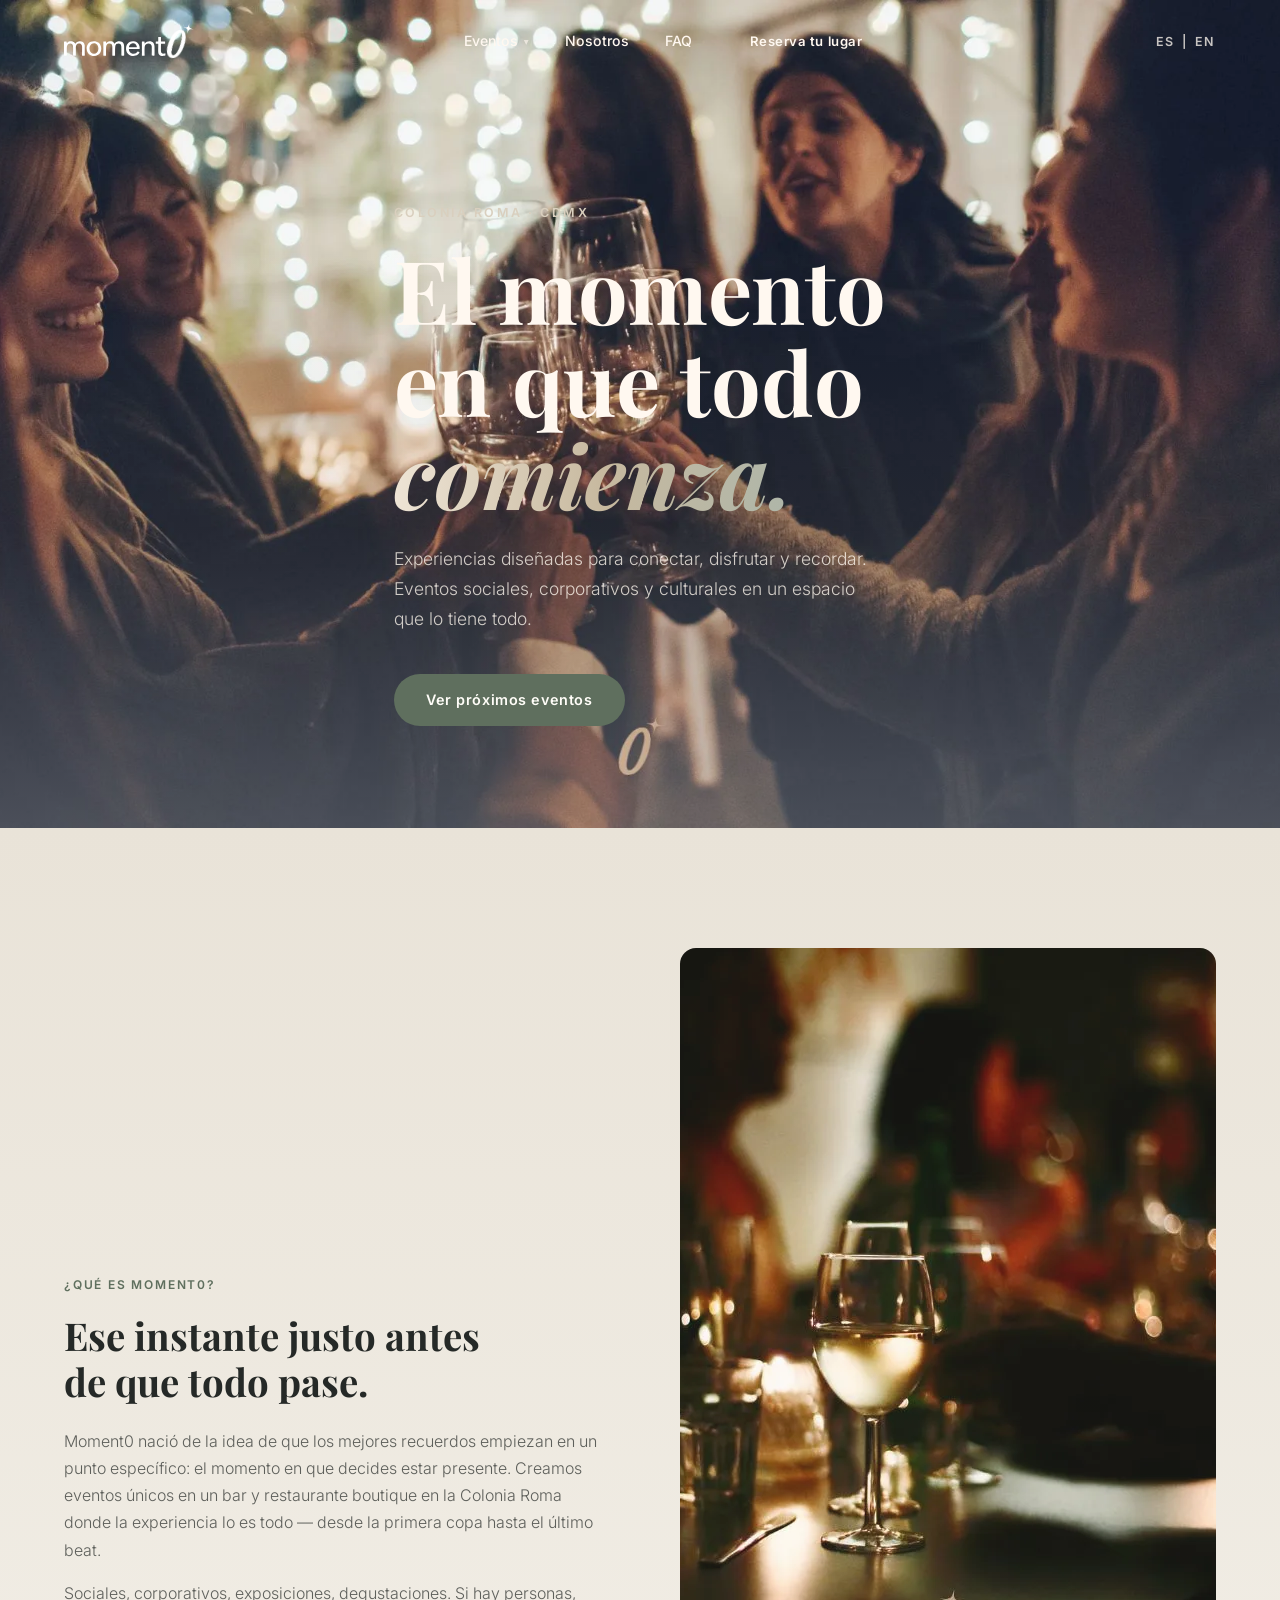
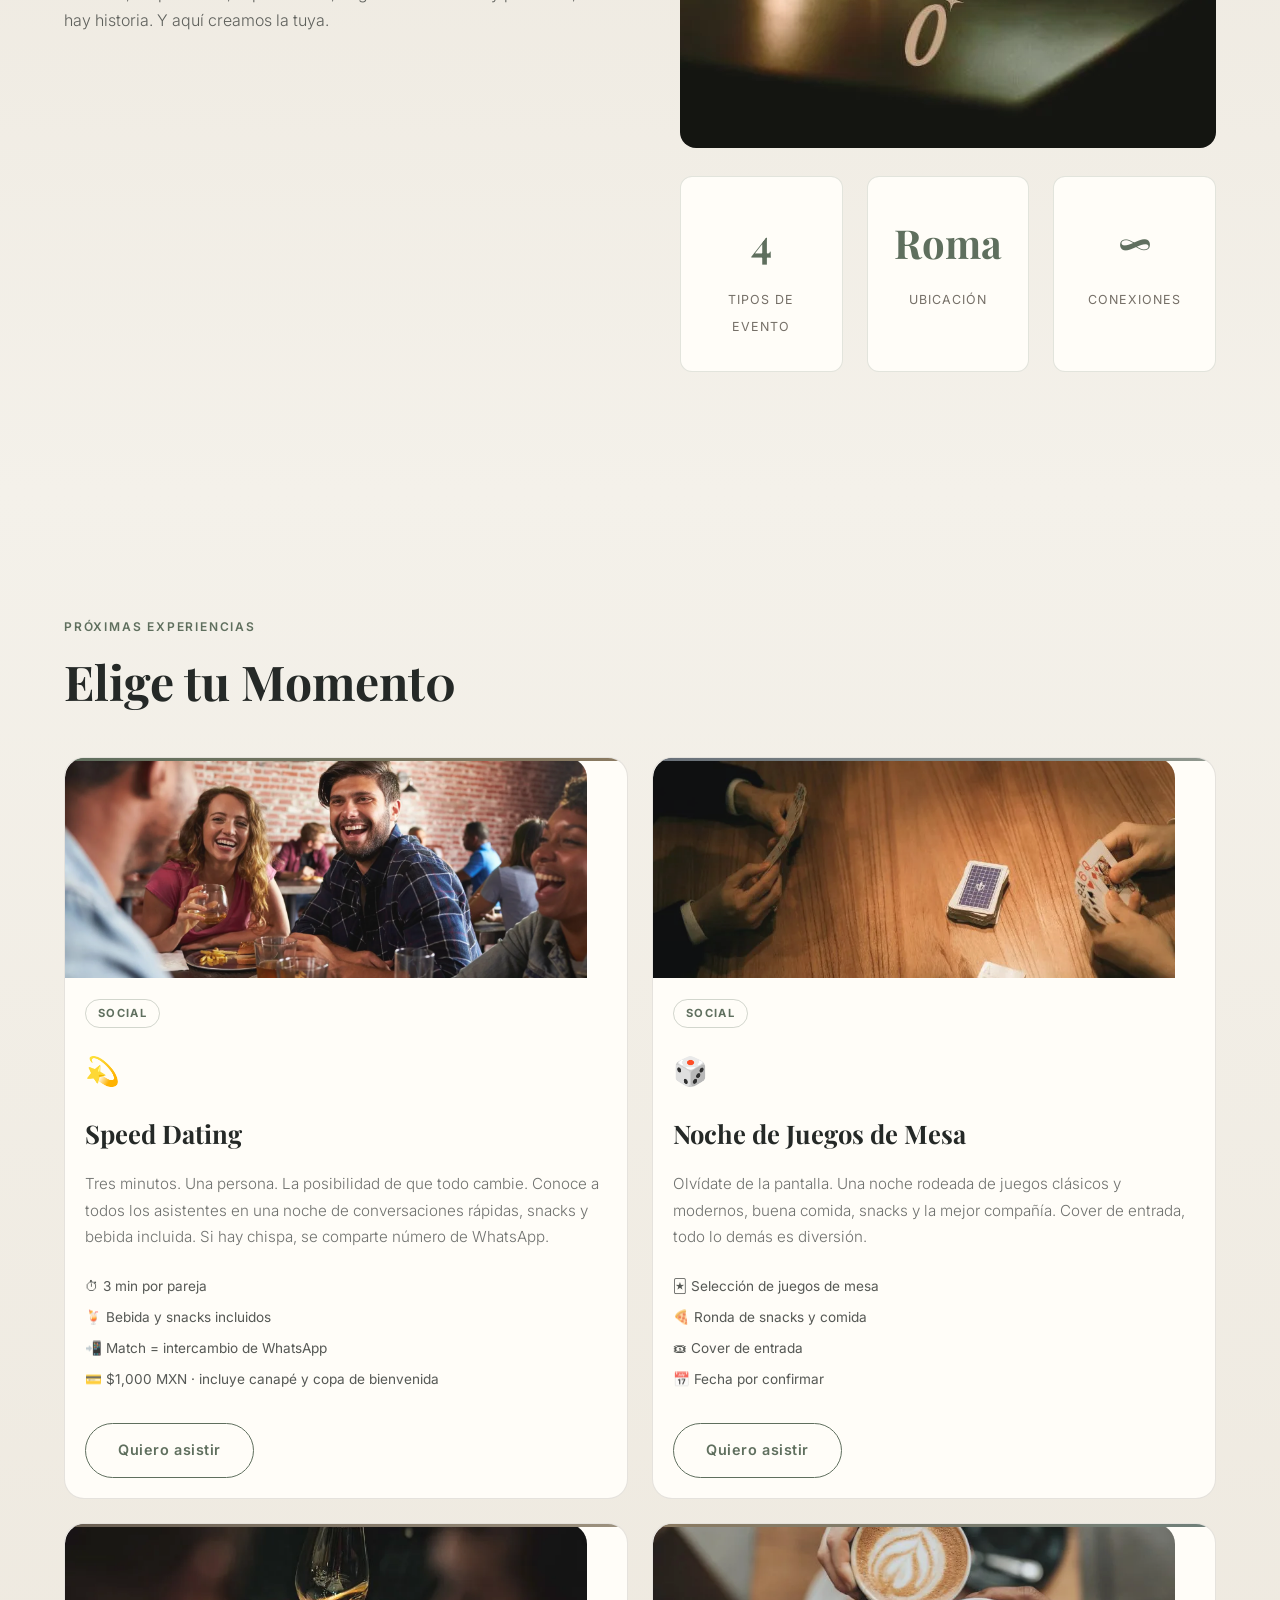
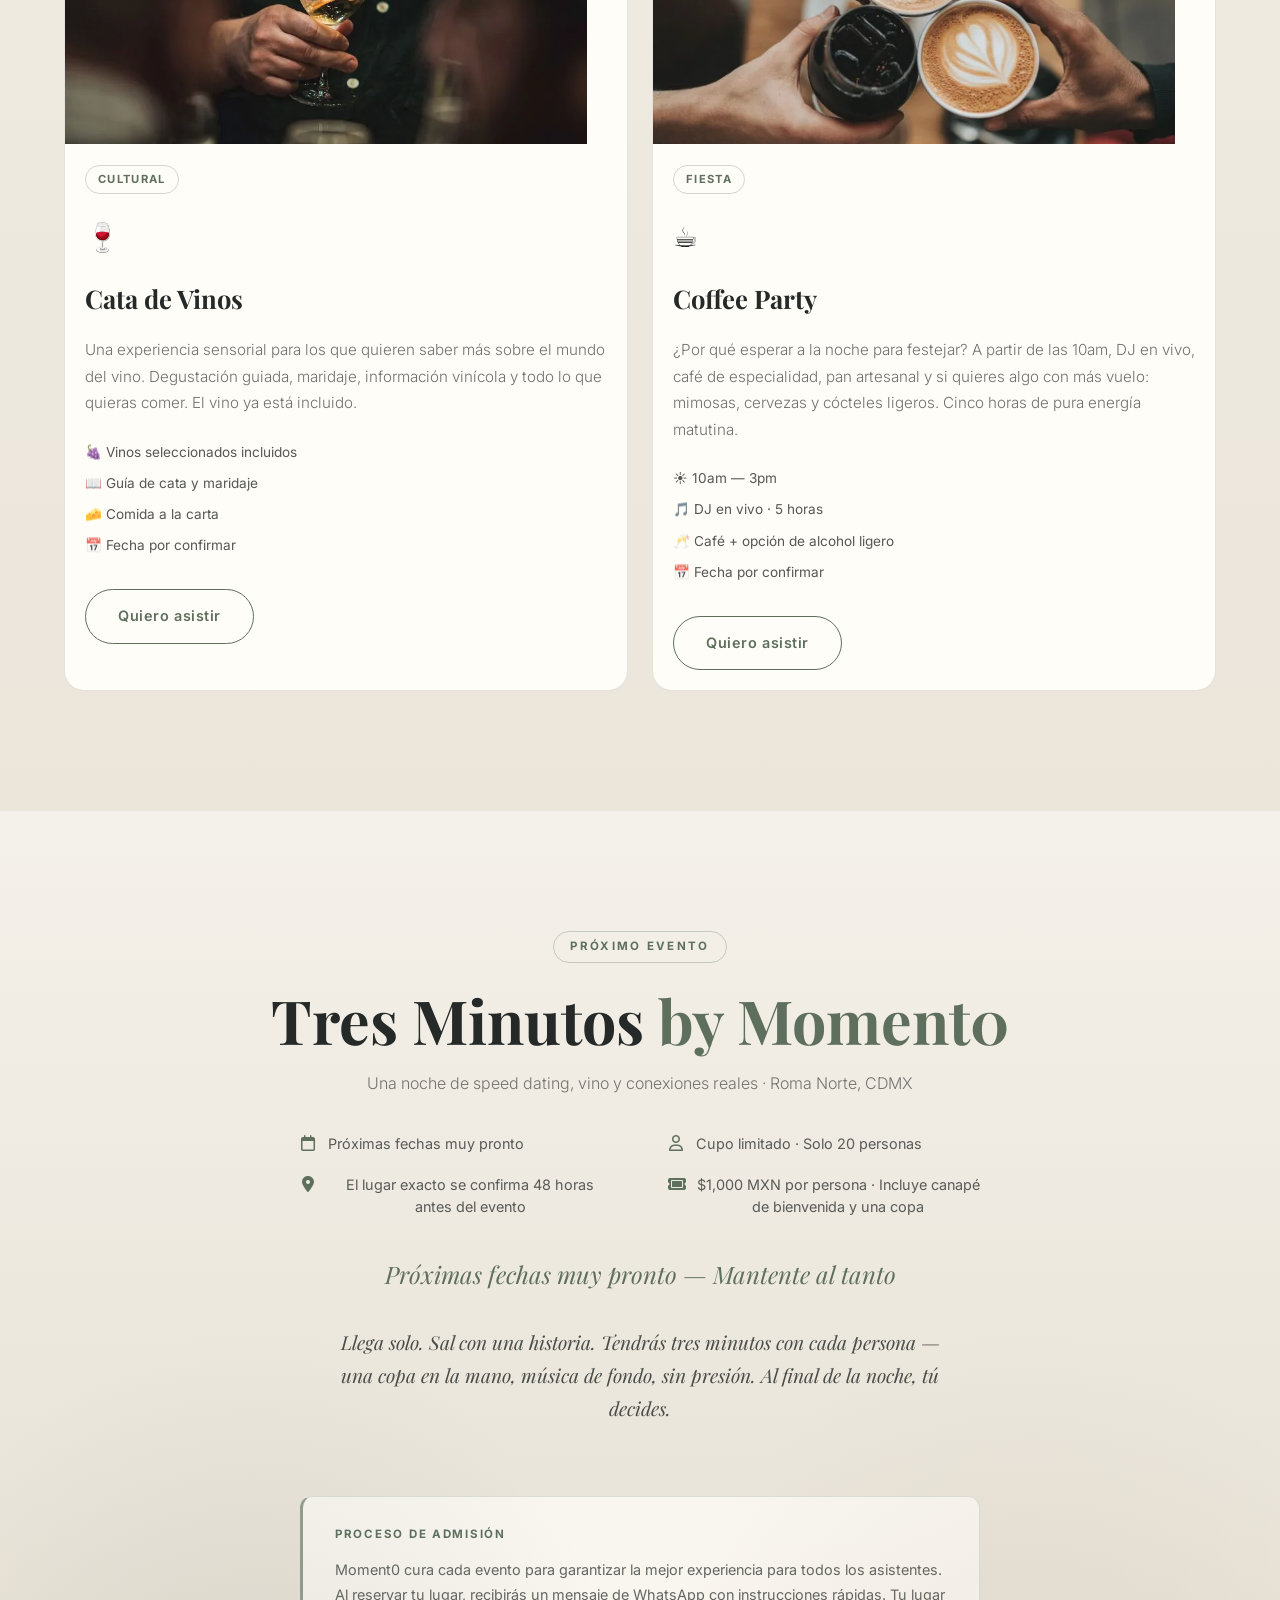
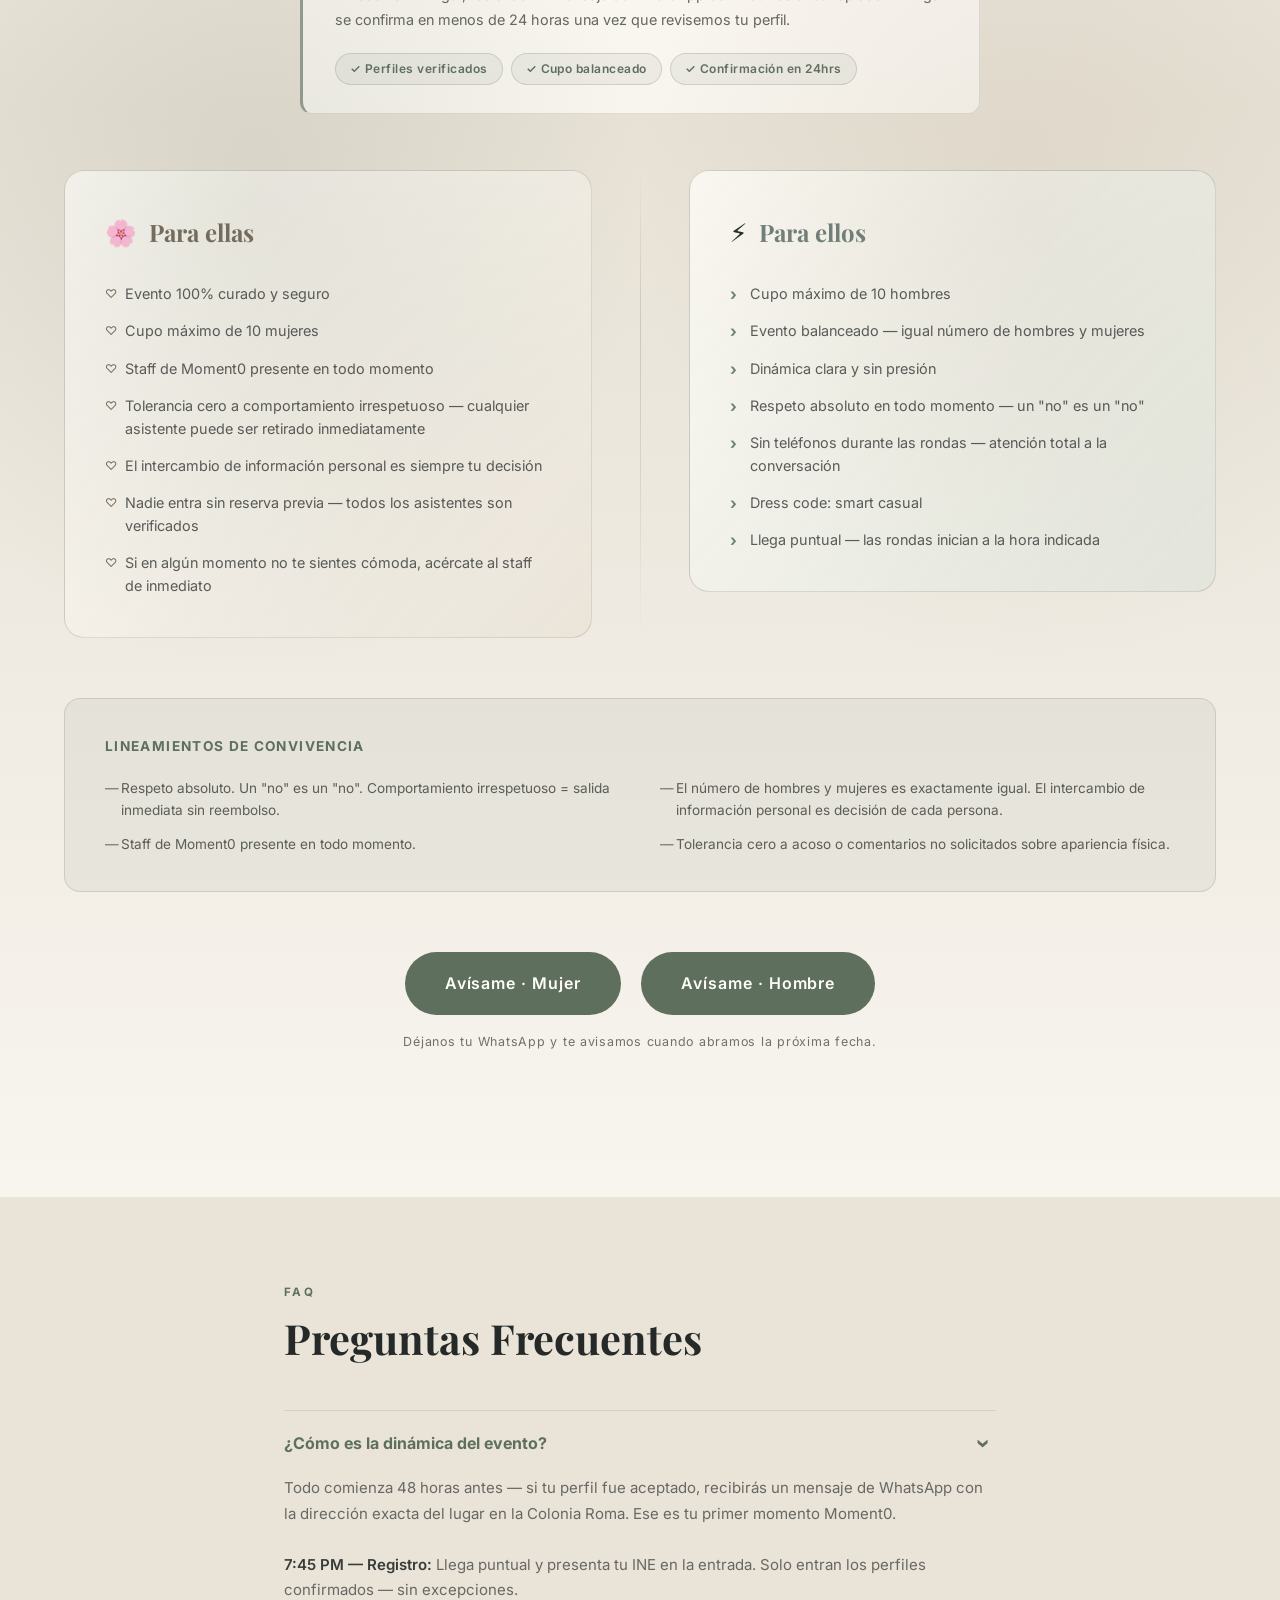
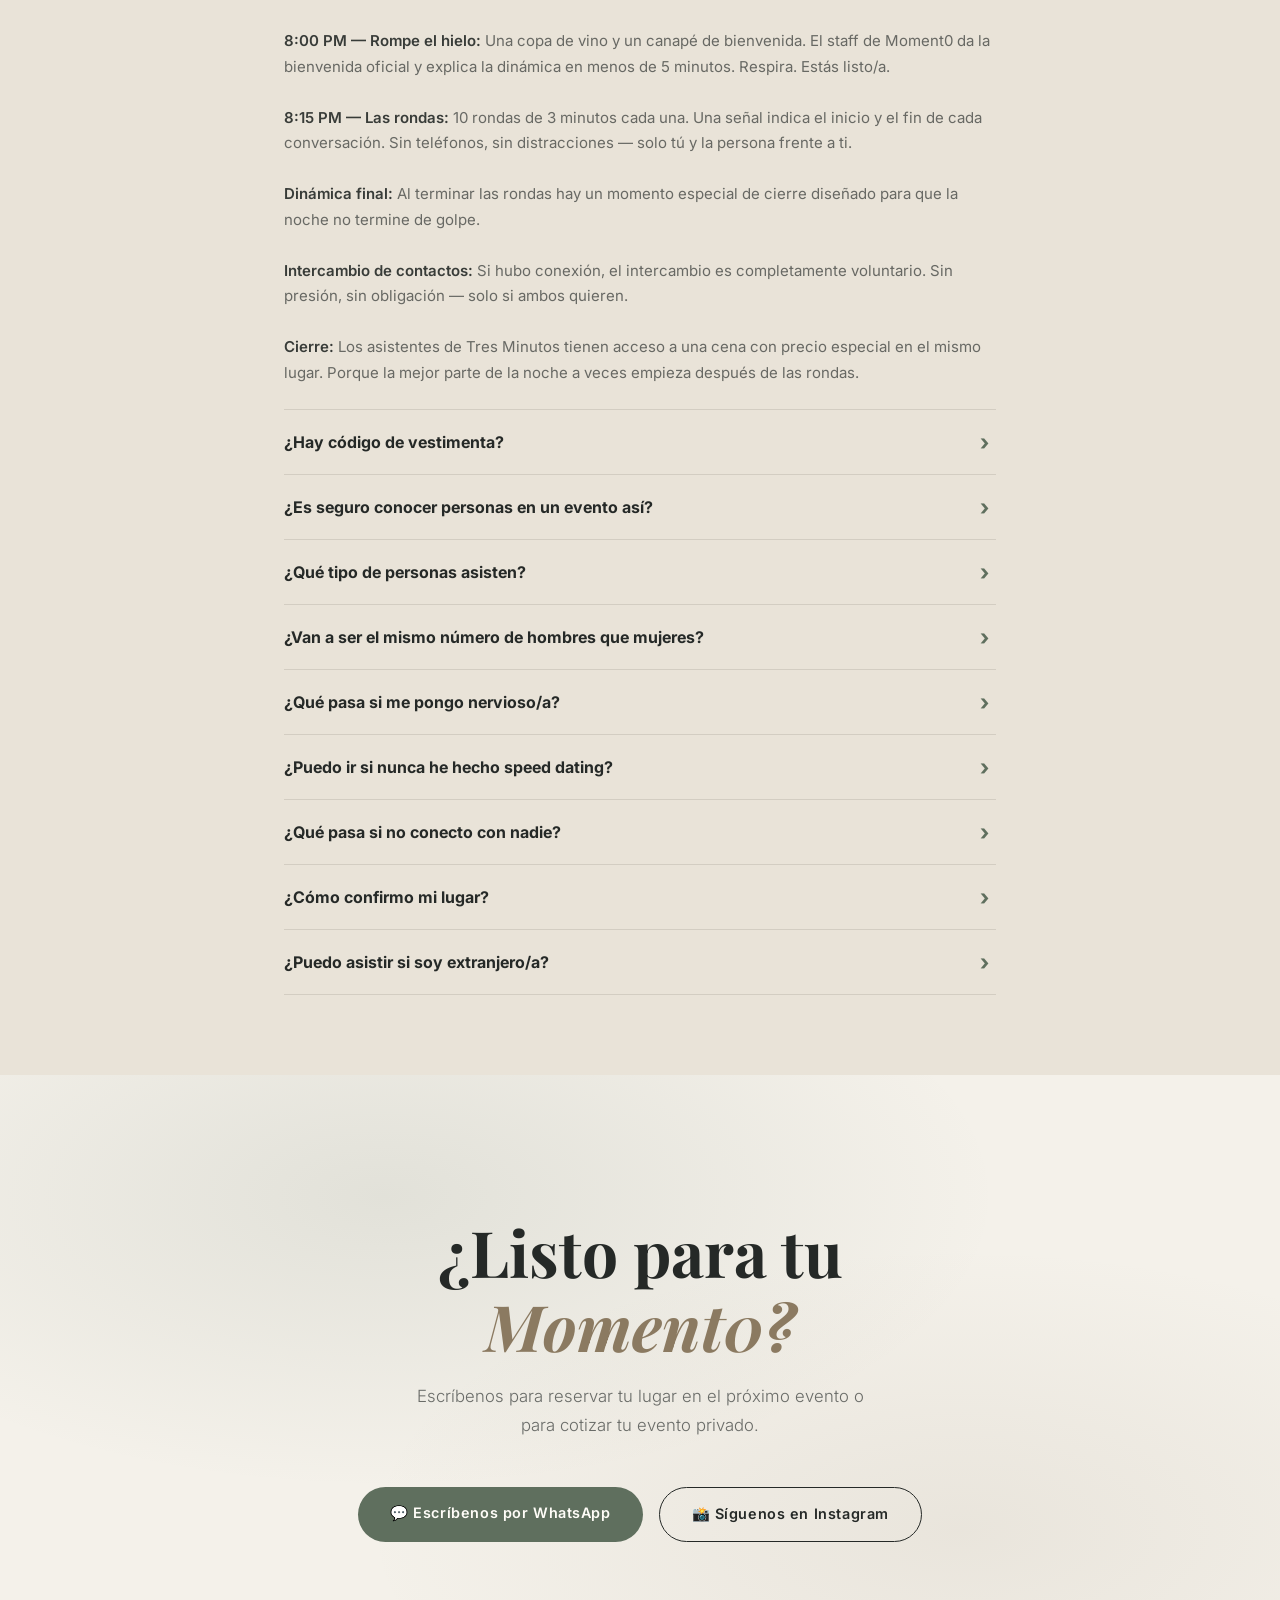
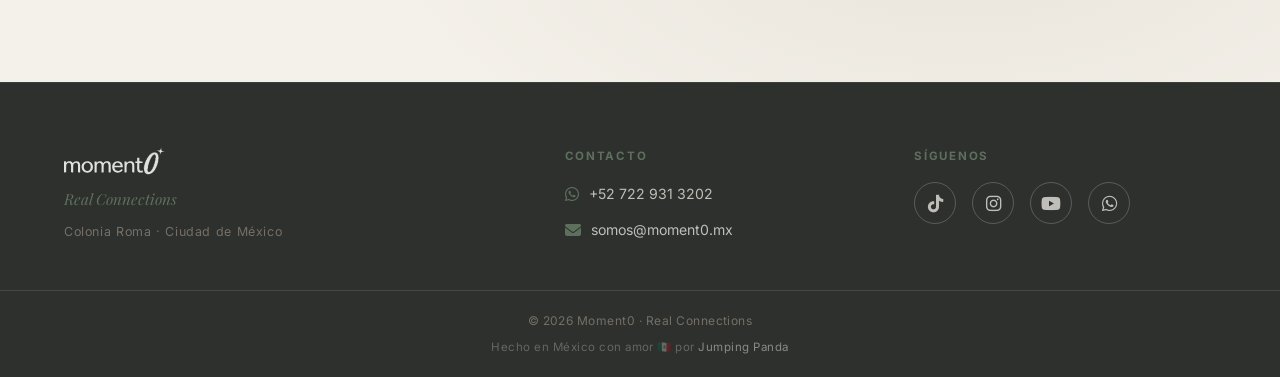
==== commit 160dda09: "style: switch to neutral light palette" ====
--- a/index.html
+++ b/index.html
@@ -28,7 +28,7 @@
   <noscript><link rel="stylesheet" href="https://cdnjs.cloudflare.com/ajax/libs/font-awesome/6.5.0/css/all.min.css" /></noscript>
   <!-- Critical CSS inlined: only rules needed to render the nav + hero without waiting for styles.css -->
   <style>
-:root{--black:#15101f;--dark:#20162a;--dark2:#2b2037;--gold:#ff6b8a;--gold-lt:#ffd166;--teal:#3ee8c6;--violet:#7c5cff;--rose-lt:#ff9fbc;--white:#fff8f1;--grey:#b8adbf;--font-serif:'Playfair Display',Georgia,serif;--font-sans:'Inter',system-ui,sans-serif;--radius:12px;--transition:0.3s ease}
+:root{--black:#f4f1ea;--dark:#e9e3d8;--dark2:#fffdf8;--gold:#5f6f5e;--gold-lt:#8b7a61;--teal:#6f7f79;--violet:#69717a;--stone-lt:#766b5c;--white:#252927;--grey:#756f67;--font-serif:'Playfair Display',Georgia,serif;--font-sans:'Inter',system-ui,sans-serif;--radius:12px;--transition:0.3s ease}
 *,*::before,*::after{box-sizing:border-box;margin:0;padding:0}
 html{scroll-behavior:smooth}
 body{background:var(--black);color:var(--white);font-family:var(--font-sans);font-size:16px;line-height:1.7;-webkit-font-smoothing:antialiased}
@@ -38,39 +38,39 @@
 .container{max-width:1200px;margin:0 auto;padding:0 24px}
 em{font-style:italic;color:var(--gold-lt)}
 .btn{display:inline-block;padding:14px 32px;border-radius:40px;font-size:.9rem;font-weight:600;letter-spacing:.04em;transition:var(--transition);cursor:pointer;border:none}
-.btn--primary{background:var(--gold);color:var(--black)}
-.btn--primary:hover{background:var(--gold-lt);transform:translateY(-2px)}
+.btn--primary{background:var(--gold);color:var(--dark2)}
+.btn--primary:hover{background:#4b584a;transform:translateY(-2px)}
 .btn--sm{padding:10px 22px;font-size:.82rem}
-.nav{position:fixed;top:0;left:0;right:0;z-index:100;padding:20px 0;transition:background var(--transition),padding var(--transition)}
-.nav.scrolled{background:rgba(21,16,31,.92);backdrop-filter:blur(12px);padding:14px 0;border-bottom:1px solid rgba(255,107,138,.15)}
+.nav{position:fixed;top:0;left:0;right:0;z-index:100;padding:20px 0;color:#fff8f0;transition:background var(--transition),padding var(--transition)}
+.nav.scrolled{background:rgba(244,241,234,.94);backdrop-filter:blur(12px);padding:14px 0;border-bottom:1px solid rgba(95,111,94,.18);box-shadow:0 12px 30px rgba(37,41,39,.08);color:var(--white)}
 .nav__inner{display:flex;align-items:center;justify-content:space-between}
 .nav__logo{font-family:var(--font-serif);font-size:1.5rem;font-weight:700;letter-spacing:-.01em}
 .nav__logo span{color:var(--gold)}
-.nav__logo-img{height:36px;width:auto;display:block;filter:brightness(0) invert(1);transition:filter var(--transition)}
+.nav__logo-img{height:36px;width:auto;display:block;filter:brightness(0) invert(1);transition:filter var(--transition)}.nav.scrolled .nav__logo-img{filter:brightness(0)}
 .nav__links{list-style:none;display:flex;align-items:center;gap:36px;font-size:.88rem;font-weight:500}
 .nav__links a:not(.btn):hover{color:var(--gold);transition:color var(--transition)}
 .lang-toggle{display:flex;align-items:center;gap:6px;font-size:.78rem;font-weight:600;letter-spacing:.08em;color:var(--grey)}
 .lang-btn{background:none;border:none;color:var(--grey);font-size:.78rem;font-weight:600;letter-spacing:.08em;cursor:pointer;padding:4px 2px;transition:color var(--transition);font-family:var(--font-sans)}
-.lang-btn:hover{color:var(--white)}
+.lang-btn:hover{color:#fff8f0}.nav.scrolled .lang-btn:hover{color:var(--white)}.nav:not(.scrolled) .lang-toggle,.nav:not(.scrolled) .lang-btn{color:rgba(255,248,240,.76)}
 .lang-btn.active{color:var(--gold)}
 .nav__hamburger{display:none;flex-direction:column;gap:5px;background:none;border:none;cursor:pointer;padding:4px}
-.nav__hamburger span{display:block;width:24px;height:2px;background:var(--white);border-radius:2px;transition:var(--transition)}
-.hero{position:relative;min-height:100vh;display:flex;align-items:center;overflow:hidden}
+.nav__hamburger span{display:block;width:24px;height:2px;background:#fff8f0;border-radius:2px;transition:var(--transition)}.nav.scrolled .nav__hamburger span{background:var(--white)}
+.hero{position:relative;min-height:92vh;display:flex;align-items:center;overflow:hidden}
 .hero__bg-img{position:absolute;inset:0;width:100%;height:100%;object-fit:cover;object-position:center;z-index:0}
-.hero::before{content:'';position:absolute;inset:0;background:linear-gradient(135deg,rgba(21,16,31,.6) 0%,rgba(112,47,88,.44) 48%,rgba(20,85,86,.3) 100%)}
-.hero__overlay{position:absolute;inset:0;background:linear-gradient(to top,rgba(112,47,88,.36) 0%,rgba(21,16,31,.18) 35%,transparent 68%)}
-.hero__content{position:relative;z-index:1;max-width:640px;padding-top:100px}
-.hero__tag{font-size:.78rem;font-weight:600;letter-spacing:.2em;text-transform:uppercase;color:var(--gold);margin-bottom:20px}
+.hero::before{content:'';position:absolute;inset:0;background:linear-gradient(135deg,rgba(34,35,31,.52) 0%,rgba(95,111,94,.34) 48%,rgba(139,122,97,.28) 100%)}
+.hero__overlay{position:absolute;inset:0;background:linear-gradient(to top,rgba(244,241,234,.24) 0%,rgba(139,122,97,.12) 36%,transparent 70%)}
+.hero__content{position:relative;z-index:1;max-width:640px;padding-top:100px;color:#fff8f0}
+.hero__tag{font-size:.78rem;font-weight:600;letter-spacing:.2em;text-transform:uppercase;color:#d9cfbe;margin-bottom:20px}
 .hero__title{font-family:var(--font-serif);font-size:clamp(3rem,7vw,5.5rem);font-weight:700;line-height:1.05;margin-bottom:24px}
-.hero__title em{color:var(--gold-lt);background:linear-gradient(90deg,var(--gold-lt) 0%,var(--gold) 52%,var(--teal) 100%);-webkit-background-clip:text;background-clip:text;-webkit-text-fill-color:transparent}
-.hero__sub{font-size:1.1rem;color:rgba(255,248,241,.7);max-width:480px;margin-bottom:40px;font-weight:300}
+.hero__title em{color:#eee4d5;background:linear-gradient(90deg,#eee4d5 0%,#c7b99f 52%,#aeb6a9 100%);-webkit-background-clip:text;background-clip:text;-webkit-text-fill-color:transparent}
+.hero__sub{font-size:1.1rem;color:rgba(255,248,240,.78);max-width:480px;margin-bottom:40px;font-weight:300}.hero .btn--outline{border-color:rgba(255,248,240,.85);color:#fff8f0}.hero .btn--outline:hover{background:#fff8f0;color:var(--white)}
 @media(max-width:680px){.nav__links{display:none}.nav__hamburger{display:flex}.hero__title{font-size:3rem}}
 .nav__item--dropdown{position:relative}
 .nav__submenu{position:absolute;top:100%;left:0;padding-top:14px;min-width:210px;display:none}
 .nav__item--dropdown:hover .nav__submenu{display:block}
-.nav__submenu-card{background:rgba(21,16,31,.97);backdrop-filter:blur(12px);border:1px solid rgba(255,107,138,.2);border-radius:12px;padding:8px;display:flex;flex-direction:column;gap:2px;box-shadow:0 16px 40px rgba(0,0,0,.45)}
+.nav__submenu-card{background:rgba(255,253,248,.96);backdrop-filter:blur(12px);border:1px solid rgba(95,111,94,.2);border-radius:12px;padding:8px;display:flex;flex-direction:column;gap:2px;box-shadow:0 16px 40px rgba(37,41,39,.16)}
 .nav__submenu-card a{padding:10px 14px;border-radius:8px;font-size:.85rem;font-weight:500;color:var(--white);white-space:nowrap;transition:background var(--transition),color var(--transition)}
-.nav__submenu-card a:hover{background:rgba(255,107,138,.12);color:var(--gold)}
+.nav__submenu-card a:hover{background:rgba(95,111,94,.08);color:var(--gold)}
 .nav__evtoggle{display:inline-flex;align-items:center;gap:6px;cursor:pointer}
 .nav__evtoggle::after{content:'▾';font-size:.7em;opacity:.65;display:inline-block;transition:transform var(--transition)}
 .nav__item--dropdown:hover .nav__evtoggle::after{transform:rotate(180deg)}
--- a/css/styles.css
+++ b/css/styles.css
@@ -2,16 +2,16 @@
    VARIABLES & RESET
    ===================== */
 :root {
-  --black:    #15101f;
-  --dark:     #20162a;
-  --dark2:    #2b2037;
-  --gold:     #ff6b8a;
-  --gold-lt:  #ffd166;
-  --teal:     #3ee8c6;
-  --violet:   #7c5cff;
-  --rose-lt:  #ff9fbc;
-  --white:    #fff8f1;
-  --grey:     #b8adbf;
+  --black:    #f4f1ea;
+  --dark:     #e9e3d8;
+  --dark2:    #fffdf8;
+  --gold:     #5f6f5e;
+  --gold-lt:  #8b7a61;
+  --teal:     #6f7f79;
+  --violet:   #69717a;
+  --stone-lt:  #766b5c;
+  --white:    #252927;
+  --grey:     #756f67;
   --font-serif: 'Playfair Display', Georgia, serif;
   --font-sans:  'Inter', system-ui, sans-serif;
   --radius: 12px;
@@ -81,16 +81,16 @@
 
 .btn--primary {
   background: var(--gold);
-  color: var(--black);
-}
-.btn--primary:hover { background: var(--gold-lt); transform: translateY(-2px); }
+  color: var(--dark2);
+}
+.btn--primary:hover { background: #4b584a; transform: translateY(-2px); }
 
 .btn--outline {
   border: 1.5px solid var(--gold);
   color: var(--gold);
   background: transparent;
 }
-.btn--outline:hover { background: var(--gold); color: var(--black); }
+.btn--outline:hover { background: var(--gold); color: var(--dark2); }
 
 .btn--outline--light {
   border: 1.5px solid var(--white);
@@ -109,14 +109,17 @@
   top: 0; left: 0; right: 0;
   z-index: 100;
   padding: 20px 0;
+  color: #fff8f0;
   transition: background var(--transition), padding var(--transition);
 }
 
 .nav.scrolled {
-  background: rgba(21,16,31,0.92);
+  background: rgba(244,241,234,0.94);
   backdrop-filter: blur(12px);
   padding: 14px 0;
-  border-bottom: 1px solid rgba(255,107,138,0.15);
+  border-bottom: 1px solid rgba(95,111,94,0.18);
+  box-shadow: 0 12px 30px rgba(37,41,39,0.08);
+  color: var(--white);
 }
 
 .nav__inner {
@@ -141,7 +144,7 @@
   transition: filter var(--transition);
 }
 .nav.scrolled .nav__logo-img {
-  filter: brightness(0) invert(1);
+  filter: brightness(0);
 }
 
 .nav__links {
@@ -179,6 +182,11 @@
 }
 .lang-btn:hover  { color: var(--white); }
 .lang-btn.active { color: var(--gold); }
+.nav:not(.scrolled) .lang-toggle,
+.nav:not(.scrolled) .lang-btn {
+  color: rgba(255,248,240,0.76);
+}
+.nav:not(.scrolled) .lang-btn:hover { color: #fff8f0; }
 
 .nav__hamburger {
   display: none;
@@ -193,17 +201,18 @@
   display: block;
   width: 24px;
   height: 2px;
-  background: var(--white);
+  background: #fff8f0;
   border-radius: 2px;
   transition: var(--transition);
 }
+.nav.scrolled .nav__hamburger span { background: var(--white); }
 
 /* =====================
    HERO
    ===================== */
 .hero {
   position: relative;
-  min-height: 100vh;
+  min-height: 92vh;
   display: flex;
   align-items: center;
   overflow: hidden;
@@ -225,16 +234,16 @@
   inset: 0;
   background: linear-gradient(
     135deg,
-    rgba(21,16,31,0.6) 0%,
-    rgba(112,47,88,0.44) 48%,
-    rgba(20,85,86,0.3) 100%
+    rgba(34,35,31,0.52) 0%,
+    rgba(95,111,94,0.34) 48%,
+    rgba(139,122,97,0.28) 100%
   );
 }
 
 .hero__overlay {
   position: absolute;
   inset: 0;
-  background: linear-gradient(to top, rgba(112,47,88,0.36) 0%, rgba(21,16,31,0.18) 35%, transparent 68%);
+  background: linear-gradient(to top, rgba(244,241,234,0.24) 0%, rgba(139,122,97,0.12) 36%, transparent 70%);
 }
 
 .hero__content {
@@ -242,6 +251,7 @@
   z-index: 1;
   max-width: 640px;
   padding-top: 100px;
+  color: #fff8f0;
 }
 
 .hero__tag {
@@ -249,7 +259,7 @@
   font-weight: 600;
   letter-spacing: 0.2em;
   text-transform: uppercase;
-  color: var(--gold);
+  color: #d9cfbe;
   margin-bottom: 20px;
 }
 
@@ -261,8 +271,8 @@
   margin-bottom: 24px;
 }
 .hero__title em {
-  color: var(--gold-lt);
-  background: linear-gradient(90deg, var(--gold-lt) 0%, var(--gold) 52%, var(--teal) 100%);
+  color: #eee4d5;
+  background: linear-gradient(90deg, #eee4d5 0%, #c7b99f 52%, #aeb6a9 100%);
   -webkit-background-clip: text;
   background-clip: text;
   -webkit-text-fill-color: transparent;
@@ -272,25 +282,33 @@
   font-family: var(--font-serif);
   font-size: 1.1rem;
   font-style: italic;
-  color: var(--gold);
+  color: #d9cfbe;
   letter-spacing: 0.08em;
   margin-bottom: 16px;
 }
 
 .hero__sub {
   font-size: 1.1rem;
-  color: rgba(255,248,241,0.7);
+  color: rgba(255,248,240,0.78);
   max-width: 480px;
   margin-bottom: 40px;
   font-weight: 300;
 }
+.hero .btn--outline {
+  border-color: rgba(255,248,240,0.85);
+  color: #fff8f0;
+}
+.hero .btn--outline:hover {
+  background: #fff8f0;
+  color: var(--white);
+}
 
 /* =====================
    ABOUT
    ===================== */
 .about {
   padding: 120px 0;
-  background: linear-gradient(180deg, #20162a 0%, #261a34 100%);
+  background: linear-gradient(180deg, #e9e3d8 0%, #f4f1ea 100%);
 }
 
 .about__grid {
@@ -317,7 +335,7 @@
 }
 
 .about__text p {
-  color: rgba(255,248,241,0.7);
+  color: rgba(37,41,39,0.72);
   font-weight: 300;
   margin-bottom: 16px;
 }
@@ -329,8 +347,8 @@
 }
 
 .stat {
-  background: linear-gradient(180deg, rgba(255,255,255,0.055), rgba(255,255,255,0.02)), var(--dark2);
-  border: 1px solid rgba(62,232,198,0.2);
+  background: var(--dark2);
+  border: 1px solid rgba(95,111,94,0.18);
   border-radius: var(--radius);
   padding: 32px 20px;
   text-align: center;
@@ -356,7 +374,7 @@
    ===================== */
 .eventos {
   padding: 120px 0;
-  background: linear-gradient(180deg, #15101f 0%, #1b1427 100%);
+  background: linear-gradient(180deg, #f4f1ea 0%, #ebe5da 100%);
 }
 
 .eventos__grid {
@@ -366,8 +384,8 @@
 }
 
 .card {
-  background: linear-gradient(180deg, rgba(255,255,255,0.055), rgba(255,255,255,0.025)), var(--dark2);
-  border: 1px solid rgba(255,255,255,0.1);
+  background: var(--dark2);
+  border: 1px solid rgba(95,90,80,0.16);
   border-radius: 20px;
   padding: 20px;
   position: relative;
@@ -377,7 +395,7 @@
 
 .card:hover {
   transform: translateY(-6px);
-  border-color: rgba(62,232,198,0.42);
+  border-color: rgba(95,111,94,0.42);
 }
 
 .card__img {
@@ -401,10 +419,10 @@
   z-index: 2;
 }
 
-.card--dating::before  { background: linear-gradient(90deg, #ff4f9a, #ff8a5c); }
-.card--games::before   { background: linear-gradient(90deg, var(--violet), #35d3ff); }
-.card--wine::before    { background: linear-gradient(90deg, #b21f6b, var(--gold-lt)); }
-.card--coffee::before  { background: linear-gradient(90deg, #b87333, var(--teal)); }
+.card--dating::before  { background: linear-gradient(90deg, #5f6f5e, #8b7a61); }
+.card--games::before   { background: linear-gradient(90deg, #69717a, #8f978d); }
+.card--wine::before    { background: linear-gradient(90deg, #6a5f52, #9d927f); }
+.card--coffee::before  { background: linear-gradient(90deg, #8b7a61, #6f7f79); }
 
 .card__badge {
   display: inline-block;
@@ -413,7 +431,7 @@
   letter-spacing: 0.12em;
   text-transform: uppercase;
   color: var(--gold);
-  border: 1px solid rgba(255,107,138,0.3);
+  border: 1px solid rgba(95,111,94,0.28);
   padding: 4px 12px;
   border-radius: 20px;
   margin-bottom: 20px;
@@ -433,7 +451,7 @@
 
 .card__desc {
   font-size: 0.95rem;
-  color: rgba(255,248,241,0.65);
+  color: rgba(37,41,39,0.66);
   font-weight: 300;
   margin-bottom: 24px;
   line-height: 1.75;
@@ -449,7 +467,7 @@
 
 .card__details li {
   font-size: 0.85rem;
-  color: rgba(255,248,241,0.8);
+  color: rgba(37,41,39,0.78);
 }
 
 /* =====================
@@ -457,7 +475,7 @@
    ===================== */
 .tipos {
   padding: 100px 0;
-  background: linear-gradient(180deg, #241731 0%, #20162a 100%);
+  background: linear-gradient(180deg, #e8e2d6 0%, #f4f1ea 100%);
   text-align: center;
 }
 
@@ -471,8 +489,8 @@
 }
 
 .tipo {
-  background: rgba(255,255,255,0.04);
-  border: 1px solid rgba(62,232,198,0.18);
+  background: rgba(255,253,248,0.72);
+  border: 1px solid rgba(95,111,94,0.18);
   border-radius: 40px;
   padding: 14px 28px;
   font-size: 0.9rem;
@@ -482,7 +500,7 @@
 }
 
 .tipo:hover {
-  background: rgba(62,232,198,0.09);
+  background: rgba(95,111,94,0.08);
   border-color: var(--teal);
   color: var(--gold-lt);
 }
@@ -492,7 +510,7 @@
    ===================== */
 .tm {
   padding: 120px 0;
-  background: linear-gradient(180deg, #15101f 0%, #251635 45%, #121f26 100%);
+  background: linear-gradient(180deg, #f4f1ea 0%, #e7e1d5 45%, #f8f5ef 100%);
   position: relative;
   overflow: hidden;
 }
@@ -502,8 +520,8 @@
   position: absolute;
   inset: 0;
   background:
-    radial-gradient(ellipse 50% 40% at 20% 50%, rgba(255,107,138,0.12) 0%, transparent 60%),
-    radial-gradient(ellipse 50% 40% at 80% 50%, rgba(62,232,198,0.09) 0%, transparent 60%);
+    radial-gradient(ellipse 50% 40% at 20% 50%, rgba(95,111,94,0.12) 0%, transparent 60%),
+    radial-gradient(ellipse 50% 40% at 80% 50%, rgba(139,122,97,0.1) 0%, transparent 60%);
   pointer-events: none;
 }
 
@@ -521,7 +539,7 @@
   letter-spacing: 0.2em;
   text-transform: uppercase;
   color: var(--gold);
-  border: 1px solid rgba(255,107,138,0.3);
+  border: 1px solid rgba(95,111,94,0.3);
   padding: 5px 16px;
   border-radius: 20px;
   margin-bottom: 24px;
@@ -538,7 +556,7 @@
 
 .tm__subtitle {
   font-size: 1rem;
-  color: rgba(255,248,241,0.6);
+  color: rgba(37,41,39,0.62);
   margin-bottom: 36px;
   font-weight: 300;
 }
@@ -556,7 +574,7 @@
   align-items: flex-start;
   gap: 12px;
   font-size: 0.9rem;
-  color: rgba(255,248,241,0.75);
+  color: rgba(37,41,39,0.74);
   line-height: 1.5;
 }
 
@@ -589,7 +607,7 @@
   font-size: 1.2rem;
   font-style: italic;
   line-height: 1.7;
-  color: rgba(255,248,241,0.85);
+  color: rgba(37,41,39,0.82);
   max-width: 600px;
   margin: 0 auto;
 }
@@ -598,9 +616,9 @@
 .tm__screening {
   max-width: 680px;
   margin: 0 auto 56px;
-  background: rgba(255,107,138,0.07);
-  border: 1px solid rgba(255,107,138,0.18);
-  border-left: 3px solid rgba(255,209,102,0.7);
+  background: rgba(255,253,248,0.72);
+  border: 1px solid rgba(95,111,94,0.18);
+  border-left: 3px solid rgba(95,111,94,0.65);
   border-radius: 12px;
   padding: 28px 32px;
 }
@@ -617,7 +635,7 @@
 .tm__screening-body {
   font-size: 0.9rem;
   line-height: 1.75;
-  color: rgba(255,248,241,0.7);
+  color: rgba(37,41,39,0.7);
   margin-bottom: 20px;
 }
 
@@ -632,8 +650,8 @@
   font-weight: 600;
   letter-spacing: 0.04em;
   color: var(--gold);
-  background: rgba(255,107,138,0.1);
-  border: 1px solid rgba(255,209,102,0.25);
+  background: rgba(95,111,94,0.08);
+  border: 1px solid rgba(95,111,94,0.22);
   border-radius: 20px;
   padding: 5px 14px;
   white-space: nowrap;
@@ -649,7 +667,7 @@
 }
 
 .tm__divider {
-  background: linear-gradient(to bottom, transparent, rgba(62,232,198,0.28), rgba(255,107,138,0.22), transparent);
+  background: linear-gradient(to bottom, transparent, rgba(95,111,94,0.24), rgba(139,122,97,0.18), transparent);
   width: 1px;
   align-self: stretch;
   min-height: 300px;
@@ -658,17 +676,18 @@
 .tm__col {
   padding: 40px;
   border-radius: 20px;
-  border: 1px solid rgba(255,255,255,0.1);
+  background: rgba(255,253,248,0.62);
+  border: 1px solid rgba(95,90,80,0.16);
 }
 
 .tm__col--women {
-  background: linear-gradient(135deg, rgba(255,107,138,0.16), rgba(43,32,55,0.72));
-  border-color: rgba(255,107,138,0.28);
+  background: linear-gradient(135deg, rgba(255,253,248,0.82), rgba(232,226,214,0.72));
+  border-color: rgba(139,122,97,0.26);
 }
 
 .tm__col--men {
-  background: linear-gradient(135deg, rgba(62,232,198,0.14), rgba(43,32,55,0.72));
-  border-color: rgba(62,232,198,0.25);
+  background: linear-gradient(135deg, rgba(255,253,248,0.82), rgba(223,229,220,0.72));
+  border-color: rgba(95,111,94,0.24);
 }
 
 .tm__col-header {
@@ -686,8 +705,8 @@
   font-weight: 700;
 }
 
-.tm__col--women .tm__col-header h3 { color: var(--rose-lt); }
-.tm__col--men   .tm__col-header h3 { color: #83f3df; }
+.tm__col--women .tm__col-header h3 { color: var(--stone-lt); }
+.tm__col--men   .tm__col-header h3 { color: #6f7f79; }
 
 .tm__list {
   list-style: none;
@@ -699,7 +718,7 @@
 .tm__list li {
   font-size: 0.9rem;
   line-height: 1.6;
-  color: rgba(255,248,241,0.75);
+  color: rgba(37,41,39,0.74);
   padding-left: 20px;
   position: relative;
 }
@@ -708,7 +727,7 @@
   content: '♡';
   position: absolute;
   left: 0;
-  color: var(--rose-lt);
+  color: var(--stone-lt);
   font-size: 0.75rem;
   top: 2px;
 }
@@ -717,7 +736,7 @@
   content: '›';
   position: absolute;
   left: 0;
-  color: #83f3df;
+  color: #6f7f79;
   font-size: 1rem;
   top: 0;
   font-weight: 700;
@@ -725,8 +744,8 @@
 
 /* Safety */
 .tm__safety {
-  background: rgba(62,232,198,0.08);
-  border: 1px solid rgba(62,232,198,0.22);
+  background: rgba(95,111,94,0.08);
+  border: 1px solid rgba(95,111,94,0.2);
   border-radius: 16px;
   padding: 36px 40px;
   margin-bottom: 60px;
@@ -753,7 +772,7 @@
 
 .tm__safety-list li {
   font-size: 0.85rem;
-  color: rgba(255,248,241,0.7);
+  color: rgba(37,41,39,0.72);
   line-height: 1.6;
   padding-left: 16px;
   position: relative;
@@ -859,7 +878,7 @@
    ===================== */
 .faq {
   padding: 80px 0;
-  background: #1b1324;
+  background: #e9e3d8;
 }
 
 .faq__inner {
@@ -874,7 +893,7 @@
   font-weight: 700;
   letter-spacing: 0.2em;
   text-transform: uppercase;
-  color: #ff8da3;
+  color: #5f6f5e;
   margin-bottom: 12px;
 }
 
@@ -882,7 +901,7 @@
   font-family: var(--font-serif);
   font-size: clamp(1.8rem, 4vw, 2.6rem);
   font-weight: 700;
-  color: #fff8f1;
+  color: var(--white);
   line-height: 1.15;
   margin-bottom: 48px;
 }
@@ -892,11 +911,11 @@
 }
 
 .faq__item {
-  border-bottom: 1px solid rgba(255,107,138,0.15);
+  border-bottom: 1px solid rgba(95,90,80,0.16);
 }
 
 .faq__item:first-child {
-  border-top: 1px solid rgba(255,107,138,0.15);
+  border-top: 1px solid rgba(95,90,80,0.16);
 }
 
 .faq__btn {
@@ -907,6 +926,8 @@
   justify-content: space-between;
   gap: 24px;
   width: 100%;
+  max-width: 100%;
+  min-width: 0;
   min-height: 64px;
   padding: 20px 0;
   background: transparent;
@@ -917,13 +938,13 @@
   font-family: var(--font-sans);
   font-size: 1rem;
   font-weight: 700;
-  color: #fff8f1;
+  color: var(--white);
   text-align: left;
   line-height: 1.4;
   transition: color 0.25s ease;
 }
 
-.faq__btn:hover { color: #ff8da3; }
+.faq__btn:hover { color: #5f6f5e; }
 
 .faq__btn > span:first-child {
   min-width: 0;
@@ -931,12 +952,12 @@
 }
 
 .faq__btn:focus-visible {
-  outline: 2px solid rgba(255,107,138,0.4);
+  outline: 2px solid rgba(95,111,94,0.4);
   outline-offset: 4px;
   border-radius: 4px;
 }
 
-.faq__item--open .faq__btn { color: #ff8da3; }
+.faq__item--open .faq__btn { color: #5f6f5e; }
 
 .faq__chevron {
   flex-shrink: 0;
@@ -946,7 +967,7 @@
   width: 24px;
   height: 24px;
   overflow: hidden;
-  color: #ff8da3;
+  color: #5f6f5e;
   font-size: 1.4rem;
   line-height: 1;
   transition: transform 0.3s ease;
@@ -967,11 +988,11 @@
   font-size: 0.9375rem;
   font-weight: 400;
   line-height: 1.7;
-  color: rgba(255,248,241,0.65);
+  color: rgba(37,41,39,0.66);
 }
 
 .faq__body-inner strong {
-  color: rgba(255,248,241,0.9);
+  color: rgba(37,41,39,0.9);
   font-weight: 600;
 }
 
@@ -985,8 +1006,8 @@
    ===================== */
 .contacto {
   padding: 140px 0;
-  background: radial-gradient(ellipse 80% 80% at 30% 20%, rgba(255,107,138,0.12) 0%, transparent 60%),
-              radial-gradient(ellipse 80% 80% at 75% 75%, rgba(62,232,198,0.08) 0%, transparent 58%),
+  background: radial-gradient(ellipse 80% 80% at 30% 20%, rgba(95,111,94,0.12) 0%, transparent 60%),
+              radial-gradient(ellipse 80% 80% at 75% 75%, rgba(139,122,97,0.1) 0%, transparent 58%),
               var(--black);
   text-align: center;
 }
@@ -1000,7 +1021,7 @@
 
 .contacto__inner p {
   font-size: 1.05rem;
-  color: rgba(255,248,241,0.6);
+  color: rgba(37,41,39,0.66);
   max-width: 460px;
   margin: 0 auto 48px;
   font-weight: 300;
@@ -1017,8 +1038,9 @@
    FOOTER
    ===================== */
 .footer {
-  background: #20162a;
-  border-top: 1px solid rgba(62,232,198,0.12);
+  background: #2d302d;
+  border-top: 1px solid rgba(95,111,94,0.28);
+  color: #f8f5ef;
 }
 
 .footer__top {
@@ -1070,7 +1092,7 @@
 
 .footer__contact-list a {
   font-size: 0.88rem;
-  color: rgba(255,248,241,0.7);
+  color: rgba(248,245,239,0.72);
   display: flex;
   align-items: center;
   gap: 10px;
@@ -1091,20 +1113,20 @@
   width: 42px;
   height: 42px;
   border-radius: 50%;
-  border: 1px solid rgba(255,107,138,0.25);
-  color: rgba(255,248,241,0.7);
+  border: 1px solid rgba(248,245,239,0.22);
+  color: rgba(248,245,239,0.72);
   font-size: 1.1rem;
   transition: var(--transition);
 }
 .footer__social a:hover {
   background: var(--teal);
   border-color: var(--teal);
-  color: var(--black);
+  color: #f8f5ef;
   transform: translateY(-2px);
 }
 
 .footer__bottom {
-  border-top: 1px solid rgba(255,255,255,0.06);
+  border-top: 1px solid rgba(248,245,239,0.12);
   padding: 20px 24px;
   text-align: center;
   font-size: 0.75rem;
@@ -1117,11 +1139,11 @@
 
 .footer__credit {
   font-size: 0.72rem;
-  color: rgba(255,255,255,0.2);
+  color: rgba(248,245,239,0.28);
 }
 
 .footer__credit a {
-  color: rgba(255,255,255,0.35);
+  color: rgba(248,245,239,0.46);
   text-decoration: none;
   transition: color var(--transition);
 }
--- a/css/styles.css
+++ b/css/styles.css
@@ -2,16 +2,16 @@
    VARIABLES & RESET
    ===================== */
 :root {
-  --black:    #15101f;
-  --dark:     #20162a;
-  --dark2:    #2b2037;
-  --gold:     #ff6b8a;
-  --gold-lt:  #ffd166;
-  --teal:     #3ee8c6;
-  --violet:   #7c5cff;
-  --rose-lt:  #ff9fbc;
-  --white:    #fff8f1;
-  --grey:     #b8adbf;
+  --black:    #f4f1ea;
+  --dark:     #e9e3d8;
+  --dark2:    #fffdf8;
+  --gold:     #5f6f5e;
+  --gold-lt:  #8b7a61;
+  --teal:     #6f7f79;
+  --violet:   #69717a;
+  --stone-lt:  #766b5c;
+  --white:    #252927;
+  --grey:     #756f67;
   --font-serif: 'Playfair Display', Georgia, serif;
   --font-sans:  'Inter', system-ui, sans-serif;
   --radius: 12px;
@@ -81,16 +81,16 @@
 
 .btn--primary {
   background: var(--gold);
-  color: var(--black);
-}
-.btn--primary:hover { background: var(--gold-lt); transform: translateY(-2px); }
+  color: var(--dark2);
+}
+.btn--primary:hover { background: #4b584a; transform: translateY(-2px); }
 
 .btn--outline {
   border: 1.5px solid var(--gold);
   color: var(--gold);
   background: transparent;
 }
-.btn--outline:hover { background: var(--gold); color: var(--black); }
+.btn--outline:hover { background: var(--gold); color: var(--dark2); }
 
 .btn--outline--light {
   border: 1.5px solid var(--white);
@@ -109,14 +109,17 @@
   top: 0; left: 0; right: 0;
   z-index: 100;
   padding: 20px 0;
+  color: #fff8f0;
   transition: background var(--transition), padding var(--transition);
 }
 
 .nav.scrolled {
-  background: rgba(21,16,31,0.92);
+  background: rgba(244,241,234,0.94);
   backdrop-filter: blur(12px);
   padding: 14px 0;
-  border-bottom: 1px solid rgba(255,107,138,0.15);
+  border-bottom: 1px solid rgba(95,111,94,0.18);
+  box-shadow: 0 12px 30px rgba(37,41,39,0.08);
+  color: var(--white);
 }
 
 .nav__inner {
@@ -141,7 +144,7 @@
   transition: filter var(--transition);
 }
 .nav.scrolled .nav__logo-img {
-  filter: brightness(0) invert(1);
+  filter: brightness(0);
 }
 
 .nav__links {
@@ -179,6 +182,11 @@
 }
 .lang-btn:hover  { color: var(--white); }
 .lang-btn.active { color: var(--gold); }
+.nav:not(.scrolled) .lang-toggle,
+.nav:not(.scrolled) .lang-btn {
+  color: rgba(255,248,240,0.76);
+}
+.nav:not(.scrolled) .lang-btn:hover { color: #fff8f0; }
 
 .nav__hamburger {
   display: none;
@@ -193,17 +201,18 @@
   display: block;
   width: 24px;
   height: 2px;
-  background: var(--white);
+  background: #fff8f0;
   border-radius: 2px;
   transition: var(--transition);
 }
+.nav.scrolled .nav__hamburger span { background: var(--white); }
 
 /* =====================
    HERO
    ===================== */
 .hero {
   position: relative;
-  min-height: 100vh;
+  min-height: 92vh;
   display: flex;
   align-items: center;
   overflow: hidden;
@@ -225,16 +234,16 @@
   inset: 0;
   background: linear-gradient(
     135deg,
-    rgba(21,16,31,0.6) 0%,
-    rgba(112,47,88,0.44) 48%,
-    rgba(20,85,86,0.3) 100%
+    rgba(34,35,31,0.52) 0%,
+    rgba(95,111,94,0.34) 48%,
+    rgba(139,122,97,0.28) 100%
   );
 }
 
 .hero__overlay {
   position: absolute;
   inset: 0;
-  background: linear-gradient(to top, rgba(112,47,88,0.36) 0%, rgba(21,16,31,0.18) 35%, transparent 68%);
+  background: linear-gradient(to top, rgba(244,241,234,0.24) 0%, rgba(139,122,97,0.12) 36%, transparent 70%);
 }
 
 .hero__content {
@@ -242,6 +251,7 @@
   z-index: 1;
   max-width: 640px;
   padding-top: 100px;
+  color: #fff8f0;
 }
 
 .hero__tag {
@@ -249,7 +259,7 @@
   font-weight: 600;
   letter-spacing: 0.2em;
   text-transform: uppercase;
-  color: var(--gold);
+  color: #d9cfbe;
   margin-bottom: 20px;
 }
 
@@ -261,8 +271,8 @@
   margin-bottom: 24px;
 }
 .hero__title em {
-  color: var(--gold-lt);
-  background: linear-gradient(90deg, var(--gold-lt) 0%, var(--gold) 52%, var(--teal) 100%);
+  color: #eee4d5;
+  background: linear-gradient(90deg, #eee4d5 0%, #c7b99f 52%, #aeb6a9 100%);
   -webkit-background-clip: text;
   background-clip: text;
   -webkit-text-fill-color: transparent;
@@ -272,25 +282,33 @@
   font-family: var(--font-serif);
   font-size: 1.1rem;
   font-style: italic;
-  color: var(--gold);
+  color: #d9cfbe;
   letter-spacing: 0.08em;
   margin-bottom: 16px;
 }
 
 .hero__sub {
   font-size: 1.1rem;
-  color: rgba(255,248,241,0.7);
+  color: rgba(255,248,240,0.78);
   max-width: 480px;
   margin-bottom: 40px;
   font-weight: 300;
 }
+.hero .btn--outline {
+  border-color: rgba(255,248,240,0.85);
+  color: #fff8f0;
+}
+.hero .btn--outline:hover {
+  background: #fff8f0;
+  color: var(--white);
+}
 
 /* =====================
    ABOUT
    ===================== */
 .about {
   padding: 120px 0;
-  background: linear-gradient(180deg, #20162a 0%, #261a34 100%);
+  background: linear-gradient(180deg, #e9e3d8 0%, #f4f1ea 100%);
 }
 
 .about__grid {
@@ -317,7 +335,7 @@
 }
 
 .about__text p {
-  color: rgba(255,248,241,0.7);
+  color: rgba(37,41,39,0.72);
   font-weight: 300;
   margin-bottom: 16px;
 }
@@ -329,8 +347,8 @@
 }
 
 .stat {
-  background: linear-gradient(180deg, rgba(255,255,255,0.055), rgba(255,255,255,0.02)), var(--dark2);
-  border: 1px solid rgba(62,232,198,0.2);
+  background: var(--dark2);
+  border: 1px solid rgba(95,111,94,0.18);
   border-radius: var(--radius);
   padding: 32px 20px;
   text-align: center;
@@ -356,7 +374,7 @@
    ===================== */
 .eventos {
   padding: 120px 0;
-  background: linear-gradient(180deg, #15101f 0%, #1b1427 100%);
+  background: linear-gradient(180deg, #f4f1ea 0%, #ebe5da 100%);
 }
 
 .eventos__grid {
@@ -366,8 +384,8 @@
 }
 
 .card {
-  background: linear-gradient(180deg, rgba(255,255,255,0.055), rgba(255,255,255,0.025)), var(--dark2);
-  border: 1px solid rgba(255,255,255,0.1);
+  background: var(--dark2);
+  border: 1px solid rgba(95,90,80,0.16);
   border-radius: 20px;
   padding: 20px;
   position: relative;
@@ -377,7 +395,7 @@
 
 .card:hover {
   transform: translateY(-6px);
-  border-color: rgba(62,232,198,0.42);
+  border-color: rgba(95,111,94,0.42);
 }
 
 .card__img {
@@ -401,10 +419,10 @@
   z-index: 2;
 }
 
-.card--dating::before  { background: linear-gradient(90deg, #ff4f9a, #ff8a5c); }
-.card--games::before   { background: linear-gradient(90deg, var(--violet), #35d3ff); }
-.card--wine::before    { background: linear-gradient(90deg, #b21f6b, var(--gold-lt)); }
-.card--coffee::before  { background: linear-gradient(90deg, #b87333, var(--teal)); }
+.card--dating::before  { background: linear-gradient(90deg, #5f6f5e, #8b7a61); }
+.card--games::before   { background: linear-gradient(90deg, #69717a, #8f978d); }
+.card--wine::before    { background: linear-gradient(90deg, #6a5f52, #9d927f); }
+.card--coffee::before  { background: linear-gradient(90deg, #8b7a61, #6f7f79); }
 
 .card__badge {
   display: inline-block;
@@ -413,7 +431,7 @@
   letter-spacing: 0.12em;
   text-transform: uppercase;
   color: var(--gold);
-  border: 1px solid rgba(255,107,138,0.3);
+  border: 1px solid rgba(95,111,94,0.28);
   padding: 4px 12px;
   border-radius: 20px;
   margin-bottom: 20px;
@@ -433,7 +451,7 @@
 
 .card__desc {
   font-size: 0.95rem;
-  color: rgba(255,248,241,0.65);
+  color: rgba(37,41,39,0.66);
   font-weight: 300;
   margin-bottom: 24px;
   line-height: 1.75;
@@ -449,7 +467,7 @@
 
 .card__details li {
   font-size: 0.85rem;
-  color: rgba(255,248,241,0.8);
+  color: rgba(37,41,39,0.78);
 }
 
 /* =====================
@@ -457,7 +475,7 @@
    ===================== */
 .tipos {
   padding: 100px 0;
-  background: linear-gradient(180deg, #241731 0%, #20162a 100%);
+  background: linear-gradient(180deg, #e8e2d6 0%, #f4f1ea 100%);
   text-align: center;
 }
 
@@ -471,8 +489,8 @@
 }
 
 .tipo {
-  background: rgba(255,255,255,0.04);
-  border: 1px solid rgba(62,232,198,0.18);
+  background: rgba(255,253,248,0.72);
+  border: 1px solid rgba(95,111,94,0.18);
   border-radius: 40px;
   padding: 14px 28px;
   font-size: 0.9rem;
@@ -482,7 +500,7 @@
 }
 
 .tipo:hover {
-  background: rgba(62,232,198,0.09);
+  background: rgba(95,111,94,0.08);
   border-color: var(--teal);
   color: var(--gold-lt);
 }
@@ -492,7 +510,7 @@
    ===================== */
 .tm {
   padding: 120px 0;
-  background: linear-gradient(180deg, #15101f 0%, #251635 45%, #121f26 100%);
+  background: linear-gradient(180deg, #f4f1ea 0%, #e7e1d5 45%, #f8f5ef 100%);
   position: relative;
   overflow: hidden;
 }
@@ -502,8 +520,8 @@
   position: absolute;
   inset: 0;
   background:
-    radial-gradient(ellipse 50% 40% at 20% 50%, rgba(255,107,138,0.12) 0%, transparent 60%),
-    radial-gradient(ellipse 50% 40% at 80% 50%, rgba(62,232,198,0.09) 0%, transparent 60%);
+    radial-gradient(ellipse 50% 40% at 20% 50%, rgba(95,111,94,0.12) 0%, transparent 60%),
+    radial-gradient(ellipse 50% 40% at 80% 50%, rgba(139,122,97,0.1) 0%, transparent 60%);
   pointer-events: none;
 }
 
@@ -521,7 +539,7 @@
   letter-spacing: 0.2em;
   text-transform: uppercase;
   color: var(--gold);
-  border: 1px solid rgba(255,107,138,0.3);
+  border: 1px solid rgba(95,111,94,0.3);
   padding: 5px 16px;
   border-radius: 20px;
   margin-bottom: 24px;
@@ -538,7 +556,7 @@
 
 .tm__subtitle {
   font-size: 1rem;
-  color: rgba(255,248,241,0.6);
+  color: rgba(37,41,39,0.62);
   margin-bottom: 36px;
   font-weight: 300;
 }
@@ -556,7 +574,7 @@
   align-items: flex-start;
   gap: 12px;
   font-size: 0.9rem;
-  color: rgba(255,248,241,0.75);
+  color: rgba(37,41,39,0.74);
   line-height: 1.5;
 }
 
@@ -589,7 +607,7 @@
   font-size: 1.2rem;
   font-style: italic;
   line-height: 1.7;
-  color: rgba(255,248,241,0.85);
+  color: rgba(37,41,39,0.82);
   max-width: 600px;
   margin: 0 auto;
 }
@@ -598,9 +616,9 @@
 .tm__screening {
   max-width: 680px;
   margin: 0 auto 56px;
-  background: rgba(255,107,138,0.07);
-  border: 1px solid rgba(255,107,138,0.18);
-  border-left: 3px solid rgba(255,209,102,0.7);
+  background: rgba(255,253,248,0.72);
+  border: 1px solid rgba(95,111,94,0.18);
+  border-left: 3px solid rgba(95,111,94,0.65);
   border-radius: 12px;
   padding: 28px 32px;
 }
@@ -617,7 +635,7 @@
 .tm__screening-body {
   font-size: 0.9rem;
   line-height: 1.75;
-  color: rgba(255,248,241,0.7);
+  color: rgba(37,41,39,0.7);
   margin-bottom: 20px;
 }
 
@@ -632,8 +650,8 @@
   font-weight: 600;
   letter-spacing: 0.04em;
   color: var(--gold);
-  background: rgba(255,107,138,0.1);
-  border: 1px solid rgba(255,209,102,0.25);
+  background: rgba(95,111,94,0.08);
+  border: 1px solid rgba(95,111,94,0.22);
   border-radius: 20px;
   padding: 5px 14px;
   white-space: nowrap;
@@ -649,7 +667,7 @@
 }
 
 .tm__divider {
-  background: linear-gradient(to bottom, transparent, rgba(62,232,198,0.28), rgba(255,107,138,0.22), transparent);
+  background: linear-gradient(to bottom, transparent, rgba(95,111,94,0.24), rgba(139,122,97,0.18), transparent);
   width: 1px;
   align-self: stretch;
   min-height: 300px;
@@ -658,17 +676,18 @@
 .tm__col {
   padding: 40px;
   border-radius: 20px;
-  border: 1px solid rgba(255,255,255,0.1);
+  background: rgba(255,253,248,0.62);
+  border: 1px solid rgba(95,90,80,0.16);
 }
 
 .tm__col--women {
-  background: linear-gradient(135deg, rgba(255,107,138,0.16), rgba(43,32,55,0.72));
-  border-color: rgba(255,107,138,0.28);
+  background: linear-gradient(135deg, rgba(255,253,248,0.82), rgba(232,226,214,0.72));
+  border-color: rgba(139,122,97,0.26);
 }
 
 .tm__col--men {
-  background: linear-gradient(135deg, rgba(62,232,198,0.14), rgba(43,32,55,0.72));
-  border-color: rgba(62,232,198,0.25);
+  background: linear-gradient(135deg, rgba(255,253,248,0.82), rgba(223,229,220,0.72));
+  border-color: rgba(95,111,94,0.24);
 }
 
 .tm__col-header {
@@ -686,8 +705,8 @@
   font-weight: 700;
 }
 
-.tm__col--women .tm__col-header h3 { color: var(--rose-lt); }
-.tm__col--men   .tm__col-header h3 { color: #83f3df; }
+.tm__col--women .tm__col-header h3 { color: var(--stone-lt); }
+.tm__col--men   .tm__col-header h3 { color: #6f7f79; }
 
 .tm__list {
   list-style: none;
@@ -699,7 +718,7 @@
 .tm__list li {
   font-size: 0.9rem;
   line-height: 1.6;
-  color: rgba(255,248,241,0.75);
+  color: rgba(37,41,39,0.74);
   padding-left: 20px;
   position: relative;
 }
@@ -708,7 +727,7 @@
   content: '♡';
   position: absolute;
   left: 0;
-  color: var(--rose-lt);
+  color: var(--stone-lt);
   font-size: 0.75rem;
   top: 2px;
 }
@@ -717,7 +736,7 @@
   content: '›';
   position: absolute;
   left: 0;
-  color: #83f3df;
+  color: #6f7f79;
   font-size: 1rem;
   top: 0;
   font-weight: 700;
@@ -725,8 +744,8 @@
 
 /* Safety */
 .tm__safety {
-  background: rgba(62,232,198,0.08);
-  border: 1px solid rgba(62,232,198,0.22);
+  background: rgba(95,111,94,0.08);
+  border: 1px solid rgba(95,111,94,0.2);
   border-radius: 16px;
   padding: 36px 40px;
   margin-bottom: 60px;
@@ -753,7 +772,7 @@
 
 .tm__safety-list li {
   font-size: 0.85rem;
-  color: rgba(255,248,241,0.7);
+  color: rgba(37,41,39,0.72);
   line-height: 1.6;
   padding-left: 16px;
   position: relative;
@@ -859,7 +878,7 @@
    ===================== */
 .faq {
   padding: 80px 0;
-  background: #1b1324;
+  background: #e9e3d8;
 }
 
 .faq__inner {
@@ -874,7 +893,7 @@
   font-weight: 700;
   letter-spacing: 0.2em;
   text-transform: uppercase;
-  color: #ff8da3;
+  color: #5f6f5e;
   margin-bottom: 12px;
 }
 
@@ -882,7 +901,7 @@
   font-family: var(--font-serif);
   font-size: clamp(1.8rem, 4vw, 2.6rem);
   font-weight: 700;
-  color: #fff8f1;
+  color: var(--white);
   line-height: 1.15;
   margin-bottom: 48px;
 }
@@ -892,11 +911,11 @@
 }
 
 .faq__item {
-  border-bottom: 1px solid rgba(255,107,138,0.15);
+  border-bottom: 1px solid rgba(95,90,80,0.16);
 }
 
 .faq__item:first-child {
-  border-top: 1px solid rgba(255,107,138,0.15);
+  border-top: 1px solid rgba(95,90,80,0.16);
 }
 
 .faq__btn {
@@ -907,6 +926,8 @@
   justify-content: space-between;
   gap: 24px;
   width: 100%;
+  max-width: 100%;
+  min-width: 0;
   min-height: 64px;
   padding: 20px 0;
   background: transparent;
@@ -917,13 +938,13 @@
   font-family: var(--font-sans);
   font-size: 1rem;
   font-weight: 700;
-  color: #fff8f1;
+  color: var(--white);
   text-align: left;
   line-height: 1.4;
   transition: color 0.25s ease;
 }
 
-.faq__btn:hover { color: #ff8da3; }
+.faq__btn:hover { color: #5f6f5e; }
 
 .faq__btn > span:first-child {
   min-width: 0;
@@ -931,12 +952,12 @@
 }
 
 .faq__btn:focus-visible {
-  outline: 2px solid rgba(255,107,138,0.4);
+  outline: 2px solid rgba(95,111,94,0.4);
   outline-offset: 4px;
   border-radius: 4px;
 }
 
-.faq__item--open .faq__btn { color: #ff8da3; }
+.faq__item--open .faq__btn { color: #5f6f5e; }
 
 .faq__chevron {
   flex-shrink: 0;
@@ -946,7 +967,7 @@
   width: 24px;
   height: 24px;
   overflow: hidden;
-  color: #ff8da3;
+  color: #5f6f5e;
   font-size: 1.4rem;
   line-height: 1;
   transition: transform 0.3s ease;
@@ -967,11 +988,11 @@
   font-size: 0.9375rem;
   font-weight: 400;
   line-height: 1.7;
-  color: rgba(255,248,241,0.65);
+  color: rgba(37,41,39,0.66);
 }
 
 .faq__body-inner strong {
-  color: rgba(255,248,241,0.9);
+  color: rgba(37,41,39,0.9);
   font-weight: 600;
 }
 
@@ -985,8 +1006,8 @@
    ===================== */
 .contacto {
   padding: 140px 0;
-  background: radial-gradient(ellipse 80% 80% at 30% 20%, rgba(255,107,138,0.12) 0%, transparent 60%),
-              radial-gradient(ellipse 80% 80% at 75% 75%, rgba(62,232,198,0.08) 0%, transparent 58%),
+  background: radial-gradient(ellipse 80% 80% at 30% 20%, rgba(95,111,94,0.12) 0%, transparent 60%),
+              radial-gradient(ellipse 80% 80% at 75% 75%, rgba(139,122,97,0.1) 0%, transparent 58%),
               var(--black);
   text-align: center;
 }
@@ -1000,7 +1021,7 @@
 
 .contacto__inner p {
   font-size: 1.05rem;
-  color: rgba(255,248,241,0.6);
+  color: rgba(37,41,39,0.66);
   max-width: 460px;
   margin: 0 auto 48px;
   font-weight: 300;
@@ -1017,8 +1038,9 @@
    FOOTER
    ===================== */
 .footer {
-  background: #20162a;
-  border-top: 1px solid rgba(62,232,198,0.12);
+  background: #2d302d;
+  border-top: 1px solid rgba(95,111,94,0.28);
+  color: #f8f5ef;
 }
 
 .footer__top {
@@ -1070,7 +1092,7 @@
 
 .footer__contact-list a {
   font-size: 0.88rem;
-  color: rgba(255,248,241,0.7);
+  color: rgba(248,245,239,0.72);
   display: flex;
   align-items: center;
   gap: 10px;
@@ -1091,20 +1113,20 @@
   width: 42px;
   height: 42px;
   border-radius: 50%;
-  border: 1px solid rgba(255,107,138,0.25);
-  color: rgba(255,248,241,0.7);
+  border: 1px solid rgba(248,245,239,0.22);
+  color: rgba(248,245,239,0.72);
   font-size: 1.1rem;
   transition: var(--transition);
 }
 .footer__social a:hover {
   background: var(--teal);
   border-color: var(--teal);
-  color: var(--black);
+  color: #f8f5ef;
   transform: translateY(-2px);
 }
 
 .footer__bottom {
-  border-top: 1px solid rgba(255,255,255,0.06);
+  border-top: 1px solid rgba(248,245,239,0.12);
   padding: 20px 24px;
   text-align: center;
   font-size: 0.75rem;
@@ -1117,11 +1139,11 @@
 
 .footer__credit {
   font-size: 0.72rem;
-  color: rgba(255,255,255,0.2);
+  color: rgba(248,245,239,0.28);
 }
 
 .footer__credit a {
-  color: rgba(255,255,255,0.35);
+  color: rgba(248,245,239,0.46);
   text-decoration: none;
   transition: color var(--transition);
 }
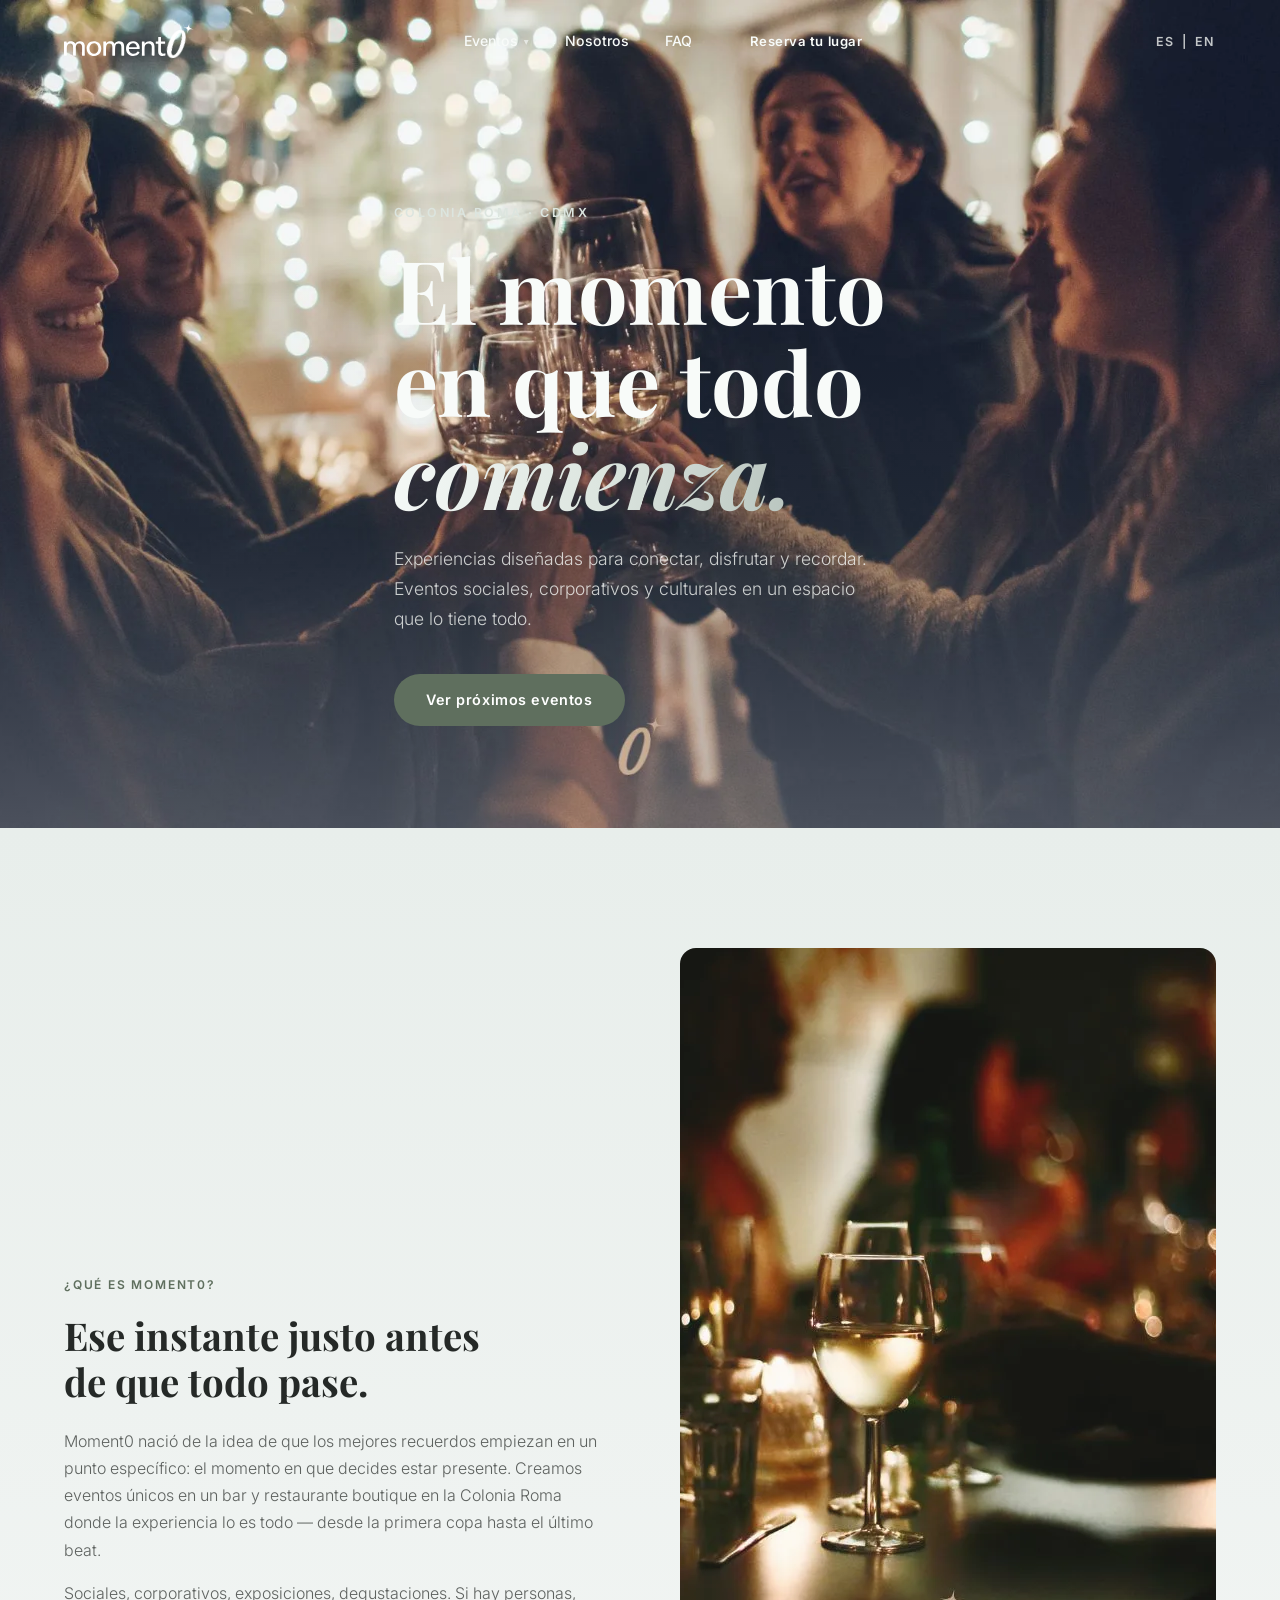
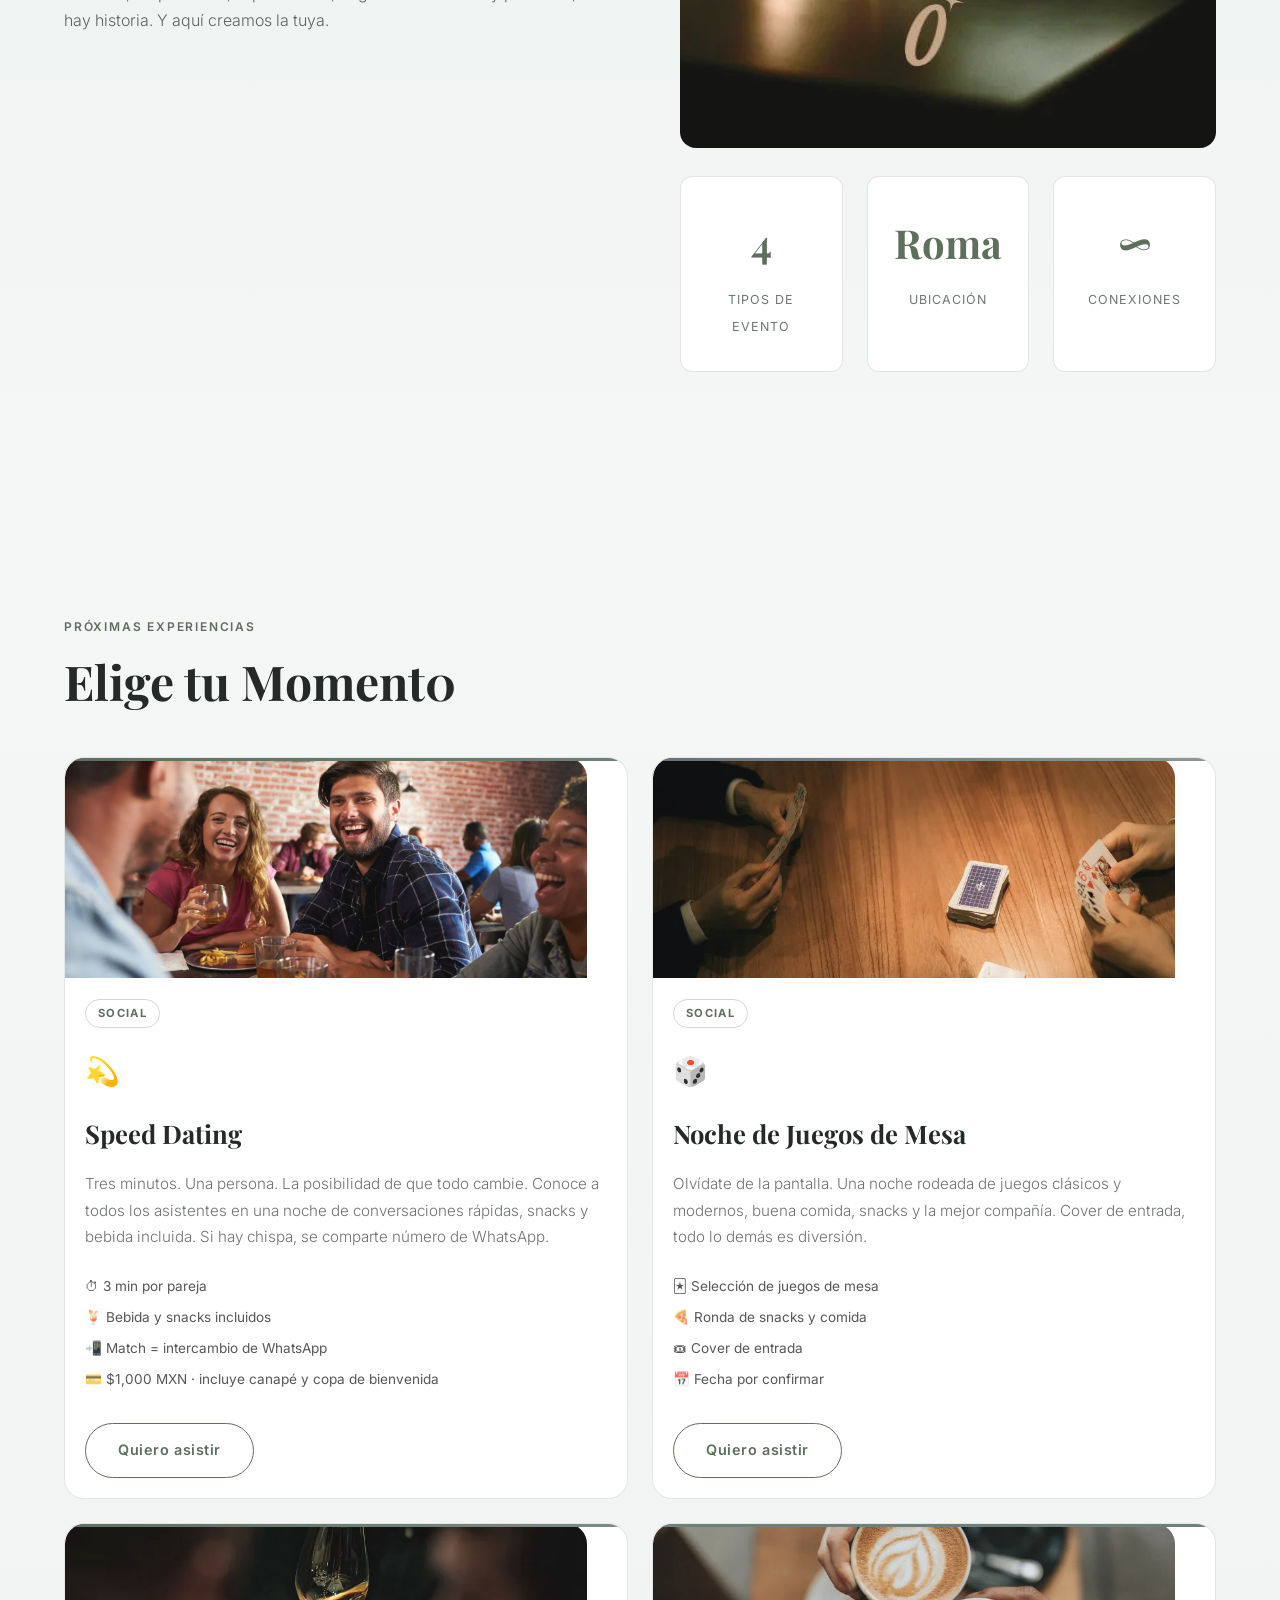
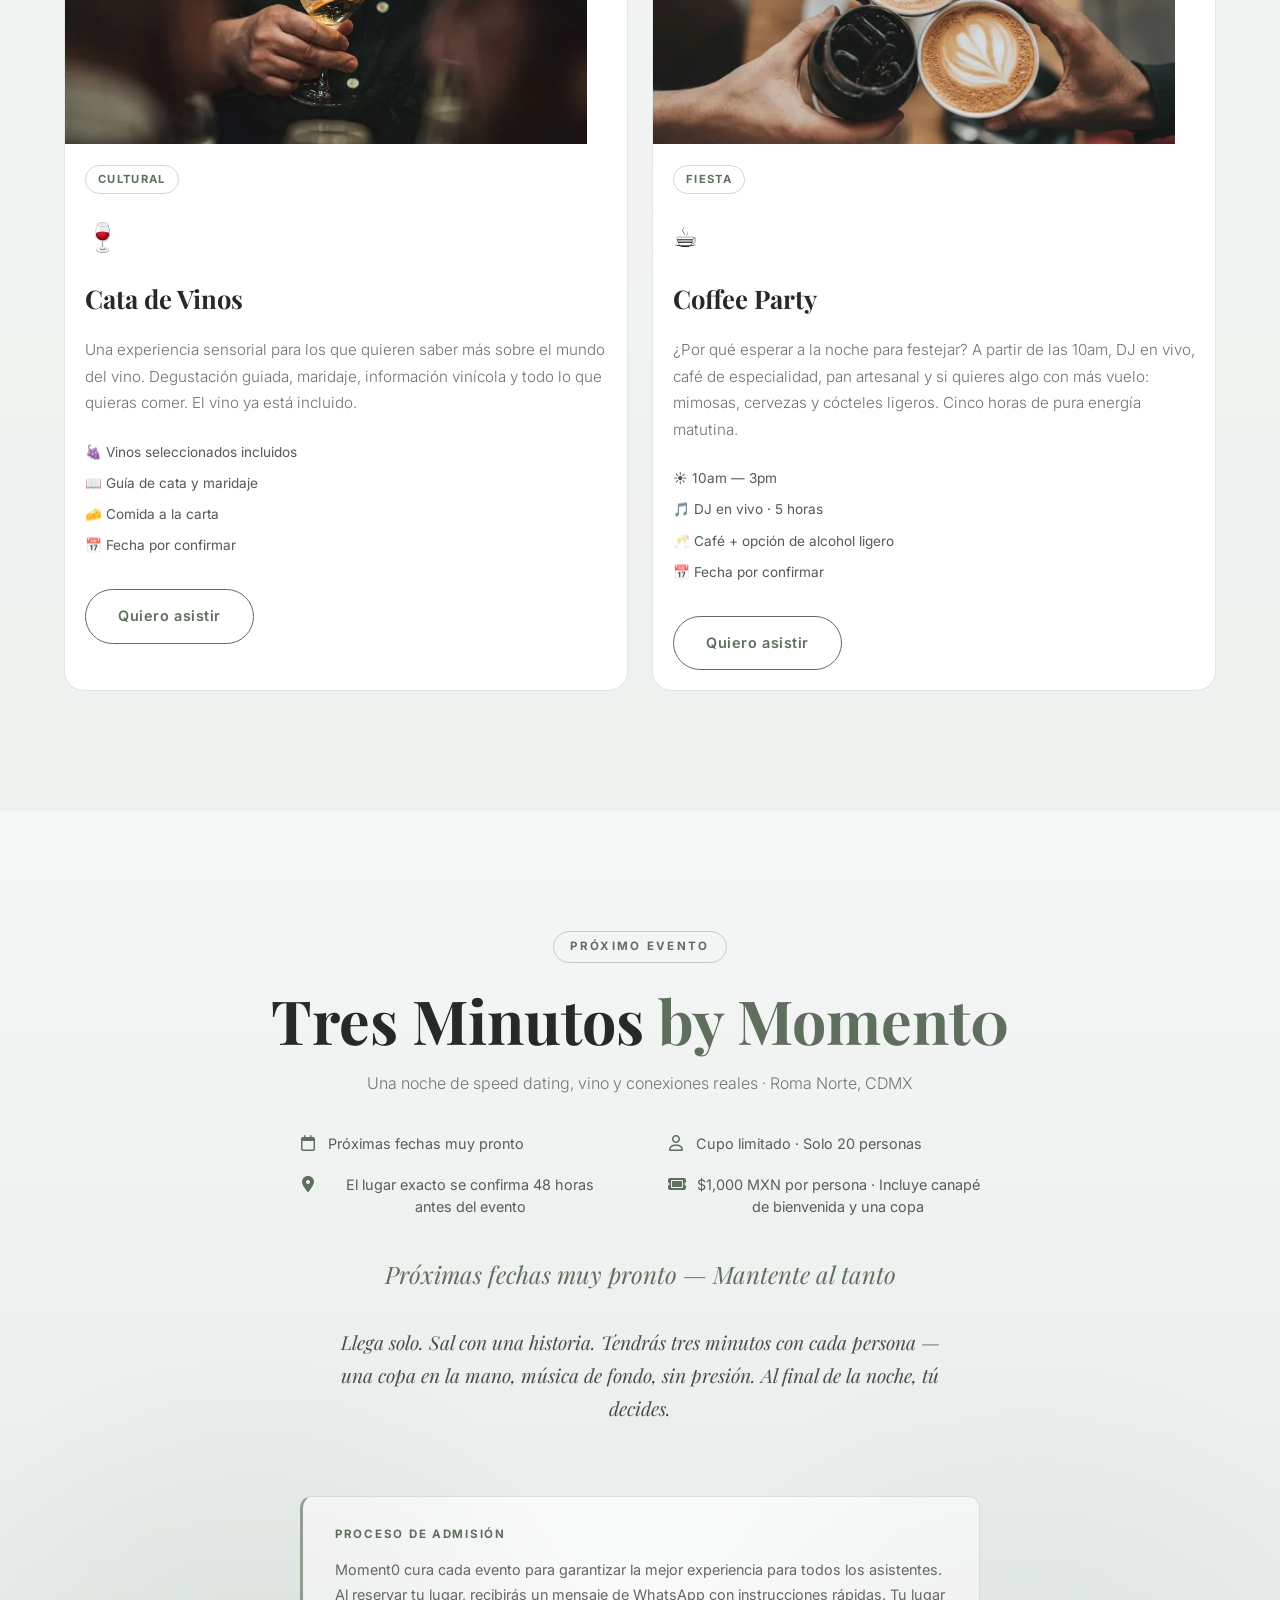
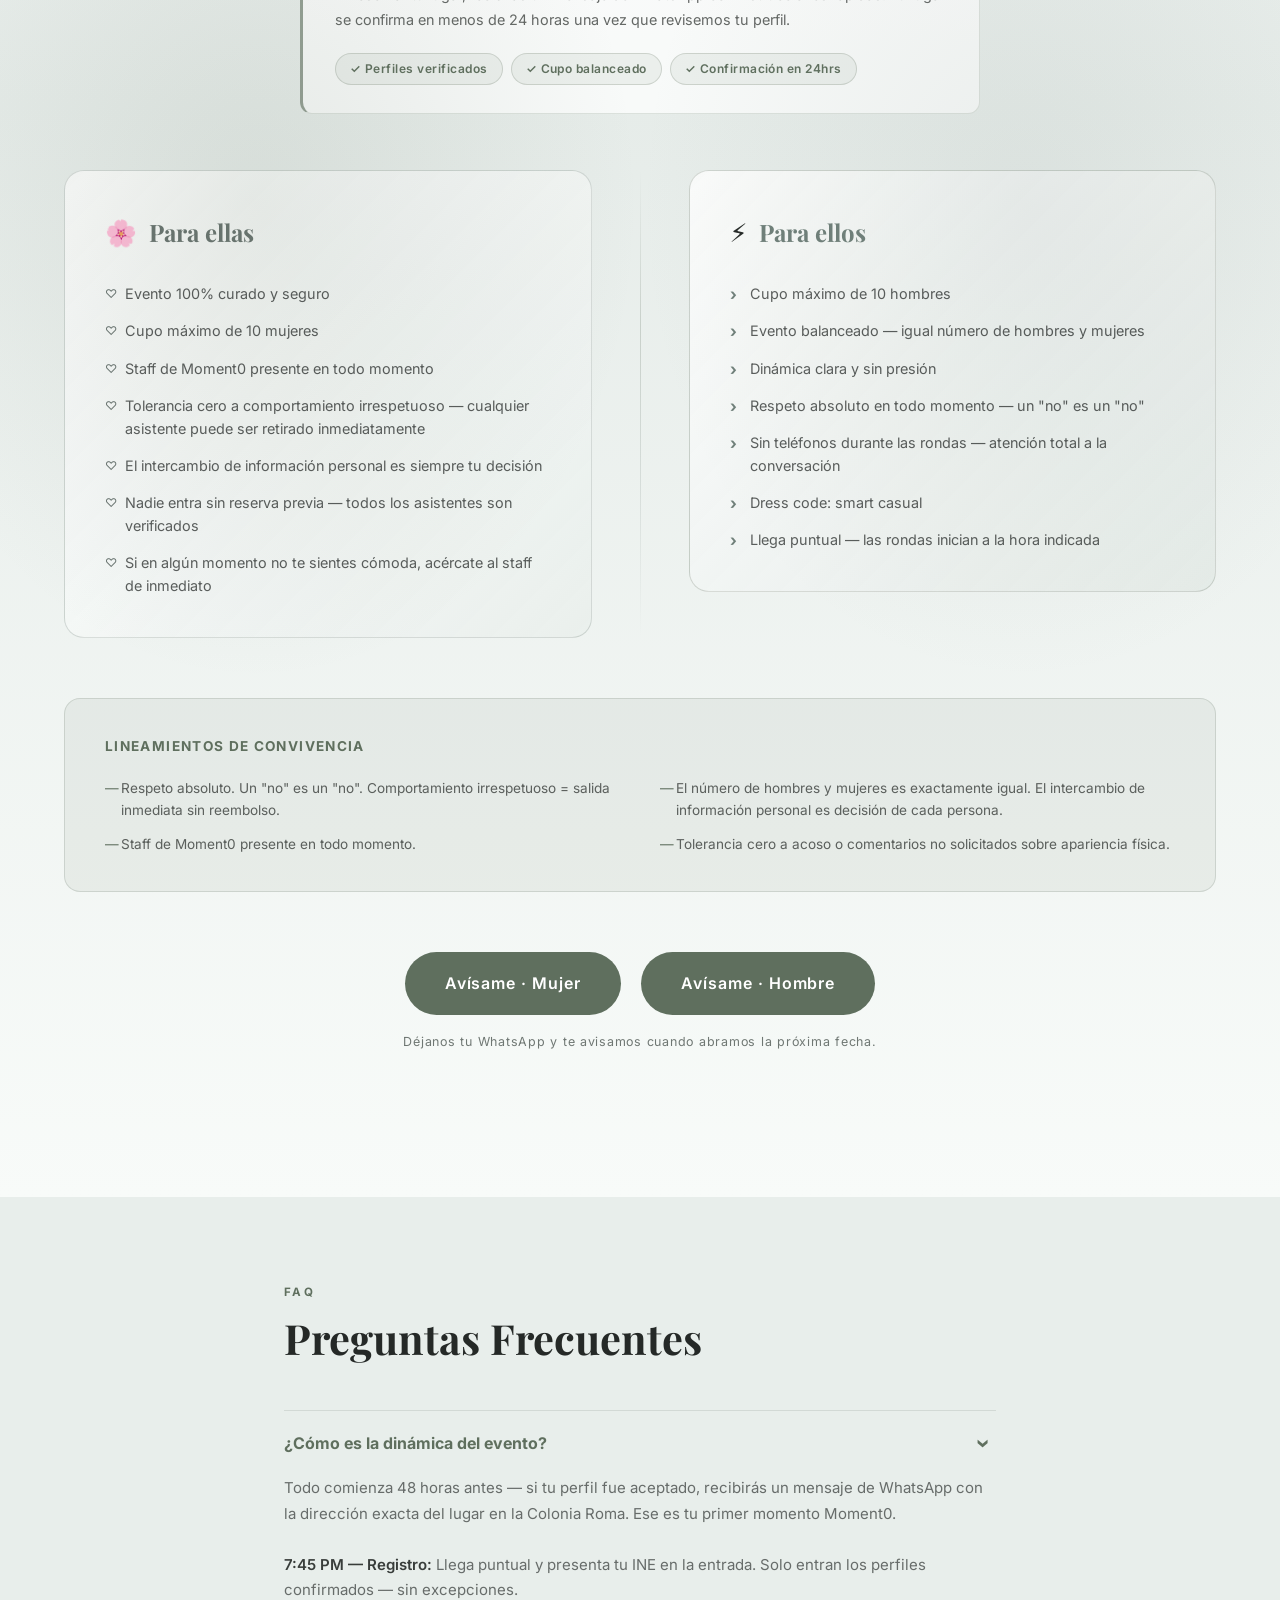
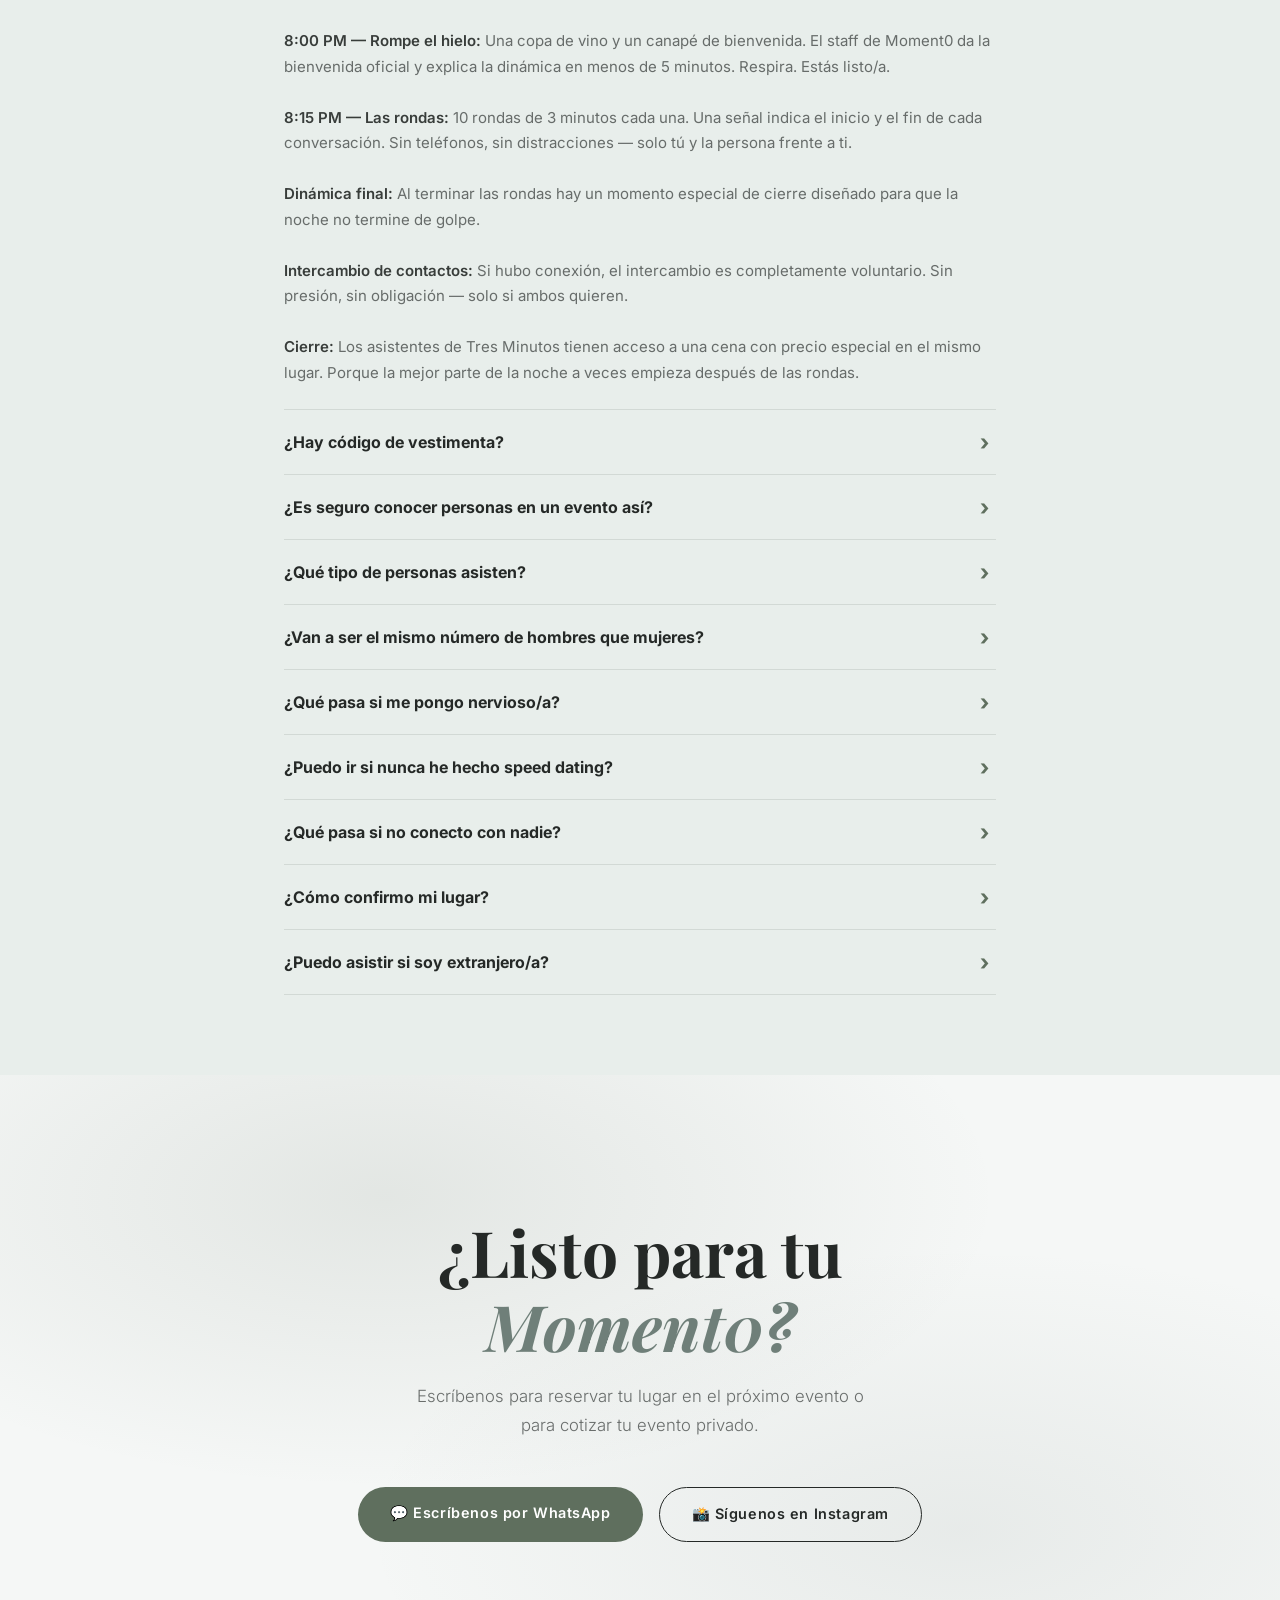
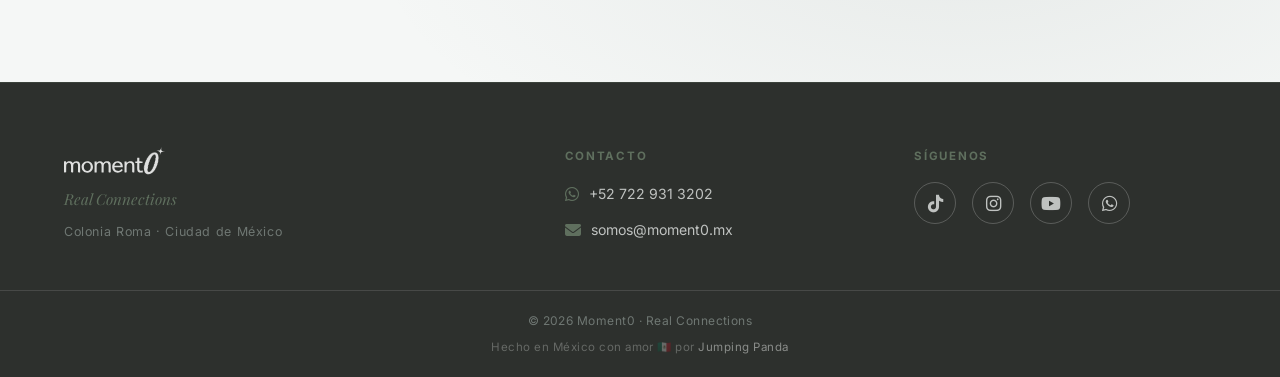
==== commit efda570e: "style: cool down neutral palette" ====
--- a/index.html
+++ b/index.html
@@ -28,7 +28,7 @@
   <noscript><link rel="stylesheet" href="https://cdnjs.cloudflare.com/ajax/libs/font-awesome/6.5.0/css/all.min.css" /></noscript>
   <!-- Critical CSS inlined: only rules needed to render the nav + hero without waiting for styles.css -->
   <style>
-:root{--black:#f4f1ea;--dark:#e9e3d8;--dark2:#fffdf8;--gold:#5f6f5e;--gold-lt:#8b7a61;--teal:#6f7f79;--violet:#69717a;--stone-lt:#766b5c;--white:#252927;--grey:#756f67;--font-serif:'Playfair Display',Georgia,serif;--font-sans:'Inter',system-ui,sans-serif;--radius:12px;--transition:0.3s ease}
+:root{--black:#f5f7f6;--dark:#e8eeeb;--dark2:#ffffff;--gold:#5f6f5e;--gold-lt:#6f7f79;--teal:#6f7f79;--violet:#69717a;--stone-lt:#68736f;--white:#252927;--grey:#6f7773;--font-serif:'Playfair Display',Georgia,serif;--font-sans:'Inter',system-ui,sans-serif;--radius:12px;--transition:0.3s ease}
 *,*::before,*::after{box-sizing:border-box;margin:0;padding:0}
 html{scroll-behavior:smooth}
 body{background:var(--black);color:var(--white);font-family:var(--font-sans);font-size:16px;line-height:1.7;-webkit-font-smoothing:antialiased}
@@ -41,8 +41,8 @@
 .btn--primary{background:var(--gold);color:var(--dark2)}
 .btn--primary:hover{background:#4b584a;transform:translateY(-2px)}
 .btn--sm{padding:10px 22px;font-size:.82rem}
-.nav{position:fixed;top:0;left:0;right:0;z-index:100;padding:20px 0;color:#fff8f0;transition:background var(--transition),padding var(--transition)}
-.nav.scrolled{background:rgba(244,241,234,.94);backdrop-filter:blur(12px);padding:14px 0;border-bottom:1px solid rgba(95,111,94,.18);box-shadow:0 12px 30px rgba(37,41,39,.08);color:var(--white)}
+.nav{position:fixed;top:0;left:0;right:0;z-index:100;padding:20px 0;color:#f8fbf9;transition:background var(--transition),padding var(--transition)}
+.nav.scrolled{background:rgba(245,247,246,.94);backdrop-filter:blur(12px);padding:14px 0;border-bottom:1px solid rgba(95,111,94,.18);box-shadow:0 12px 30px rgba(37,41,39,.08);color:var(--white)}
 .nav__inner{display:flex;align-items:center;justify-content:space-between}
 .nav__logo{font-family:var(--font-serif);font-size:1.5rem;font-weight:700;letter-spacing:-.01em}
 .nav__logo span{color:var(--gold)}
@@ -51,24 +51,24 @@
 .nav__links a:not(.btn):hover{color:var(--gold);transition:color var(--transition)}
 .lang-toggle{display:flex;align-items:center;gap:6px;font-size:.78rem;font-weight:600;letter-spacing:.08em;color:var(--grey)}
 .lang-btn{background:none;border:none;color:var(--grey);font-size:.78rem;font-weight:600;letter-spacing:.08em;cursor:pointer;padding:4px 2px;transition:color var(--transition);font-family:var(--font-sans)}
-.lang-btn:hover{color:#fff8f0}.nav.scrolled .lang-btn:hover{color:var(--white)}.nav:not(.scrolled) .lang-toggle,.nav:not(.scrolled) .lang-btn{color:rgba(255,248,240,.76)}
+.lang-btn:hover{color:#f8fbf9}.nav.scrolled .lang-btn:hover{color:var(--white)}.nav:not(.scrolled) .lang-toggle,.nav:not(.scrolled) .lang-btn{color:rgba(248,251,249,.76)}
 .lang-btn.active{color:var(--gold)}
 .nav__hamburger{display:none;flex-direction:column;gap:5px;background:none;border:none;cursor:pointer;padding:4px}
-.nav__hamburger span{display:block;width:24px;height:2px;background:#fff8f0;border-radius:2px;transition:var(--transition)}.nav.scrolled .nav__hamburger span{background:var(--white)}
+.nav__hamburger span{display:block;width:24px;height:2px;background:#f8fbf9;border-radius:2px;transition:var(--transition)}.nav.scrolled .nav__hamburger span{background:var(--white)}
 .hero{position:relative;min-height:92vh;display:flex;align-items:center;overflow:hidden}
 .hero__bg-img{position:absolute;inset:0;width:100%;height:100%;object-fit:cover;object-position:center;z-index:0}
-.hero::before{content:'';position:absolute;inset:0;background:linear-gradient(135deg,rgba(34,35,31,.52) 0%,rgba(95,111,94,.34) 48%,rgba(139,122,97,.28) 100%)}
-.hero__overlay{position:absolute;inset:0;background:linear-gradient(to top,rgba(244,241,234,.24) 0%,rgba(139,122,97,.12) 36%,transparent 70%)}
-.hero__content{position:relative;z-index:1;max-width:640px;padding-top:100px;color:#fff8f0}
-.hero__tag{font-size:.78rem;font-weight:600;letter-spacing:.2em;text-transform:uppercase;color:#d9cfbe;margin-bottom:20px}
+.hero::before{content:'';position:absolute;inset:0;background:linear-gradient(135deg,rgba(34,35,31,.52) 0%,rgba(95,111,94,.34) 48%,rgba(111,127,121,.28) 100%)}
+.hero__overlay{position:absolute;inset:0;background:linear-gradient(to top,rgba(245,247,246,.24) 0%,rgba(111,127,121,.12) 36%,transparent 70%)}
+.hero__content{position:relative;z-index:1;max-width:640px;padding-top:100px;color:#f8fbf9}
+.hero__tag{font-size:.78rem;font-weight:600;letter-spacing:.2em;text-transform:uppercase;color:#dce5df;margin-bottom:20px}
 .hero__title{font-family:var(--font-serif);font-size:clamp(3rem,7vw,5.5rem);font-weight:700;line-height:1.05;margin-bottom:24px}
-.hero__title em{color:#eee4d5;background:linear-gradient(90deg,#eee4d5 0%,#c7b99f 52%,#aeb6a9 100%);-webkit-background-clip:text;background-clip:text;-webkit-text-fill-color:transparent}
-.hero__sub{font-size:1.1rem;color:rgba(255,248,240,.78);max-width:480px;margin-bottom:40px;font-weight:300}.hero .btn--outline{border-color:rgba(255,248,240,.85);color:#fff8f0}.hero .btn--outline:hover{background:#fff8f0;color:var(--white)}
+.hero__title em{color:#f4f8f6;background:linear-gradient(90deg,#f4f8f6 0%,#dce5df 52%,#b9c5bf 100%);-webkit-background-clip:text;background-clip:text;-webkit-text-fill-color:transparent}
+.hero__sub{font-size:1.1rem;color:rgba(248,251,249,.78);max-width:480px;margin-bottom:40px;font-weight:300}.hero .btn--outline{border-color:rgba(248,251,249,.85);color:#f8fbf9}.hero .btn--outline:hover{background:#f8fbf9;color:var(--white)}
 @media(max-width:680px){.nav__links{display:none}.nav__hamburger{display:flex}.hero__title{font-size:3rem}}
 .nav__item--dropdown{position:relative}
 .nav__submenu{position:absolute;top:100%;left:0;padding-top:14px;min-width:210px;display:none}
 .nav__item--dropdown:hover .nav__submenu{display:block}
-.nav__submenu-card{background:rgba(255,253,248,.96);backdrop-filter:blur(12px);border:1px solid rgba(95,111,94,.2);border-radius:12px;padding:8px;display:flex;flex-direction:column;gap:2px;box-shadow:0 16px 40px rgba(37,41,39,.16)}
+.nav__submenu-card{background:rgba(255,255,255,.96);backdrop-filter:blur(12px);border:1px solid rgba(95,111,94,.2);border-radius:12px;padding:8px;display:flex;flex-direction:column;gap:2px;box-shadow:0 16px 40px rgba(37,41,39,.16)}
 .nav__submenu-card a{padding:10px 14px;border-radius:8px;font-size:.85rem;font-weight:500;color:var(--white);white-space:nowrap;transition:background var(--transition),color var(--transition)}
 .nav__submenu-card a:hover{background:rgba(95,111,94,.08);color:var(--gold)}
 .nav__evtoggle{display:inline-flex;align-items:center;gap:6px;cursor:pointer}
--- a/css/styles.css
+++ b/css/styles.css
@@ -2,16 +2,16 @@
    VARIABLES & RESET
    ===================== */
 :root {
-  --black:    #f4f1ea;
-  --dark:     #e9e3d8;
-  --dark2:    #fffdf8;
+  --black:    #f5f7f6;
+  --dark:     #e8eeeb;
+  --dark2:    #ffffff;
   --gold:     #5f6f5e;
-  --gold-lt:  #8b7a61;
+  --gold-lt:  #6f7f79;
   --teal:     #6f7f79;
   --violet:   #69717a;
-  --stone-lt:  #766b5c;
+  --stone-lt:  #68736f;
   --white:    #252927;
-  --grey:     #756f67;
+  --grey:     #6f7773;
   --font-serif: 'Playfair Display', Georgia, serif;
   --font-sans:  'Inter', system-ui, sans-serif;
   --radius: 12px;
@@ -109,12 +109,12 @@
   top: 0; left: 0; right: 0;
   z-index: 100;
   padding: 20px 0;
-  color: #fff8f0;
+  color: #f8fbf9;
   transition: background var(--transition), padding var(--transition);
 }
 
 .nav.scrolled {
-  background: rgba(244,241,234,0.94);
+  background: rgba(245,247,246,0.94);
   backdrop-filter: blur(12px);
   padding: 14px 0;
   border-bottom: 1px solid rgba(95,111,94,0.18);
@@ -184,9 +184,9 @@
 .lang-btn.active { color: var(--gold); }
 .nav:not(.scrolled) .lang-toggle,
 .nav:not(.scrolled) .lang-btn {
-  color: rgba(255,248,240,0.76);
-}
-.nav:not(.scrolled) .lang-btn:hover { color: #fff8f0; }
+  color: rgba(248,251,249,0.76);
+}
+.nav:not(.scrolled) .lang-btn:hover { color: #f8fbf9; }
 
 .nav__hamburger {
   display: none;
@@ -201,7 +201,7 @@
   display: block;
   width: 24px;
   height: 2px;
-  background: #fff8f0;
+  background: #f8fbf9;
   border-radius: 2px;
   transition: var(--transition);
 }
@@ -236,14 +236,14 @@
     135deg,
     rgba(34,35,31,0.52) 0%,
     rgba(95,111,94,0.34) 48%,
-    rgba(139,122,97,0.28) 100%
+    rgba(111,127,121,0.28) 100%
   );
 }
 
 .hero__overlay {
   position: absolute;
   inset: 0;
-  background: linear-gradient(to top, rgba(244,241,234,0.24) 0%, rgba(139,122,97,0.12) 36%, transparent 70%);
+  background: linear-gradient(to top, rgba(245,247,246,0.24) 0%, rgba(111,127,121,0.12) 36%, transparent 70%);
 }
 
 .hero__content {
@@ -251,7 +251,7 @@
   z-index: 1;
   max-width: 640px;
   padding-top: 100px;
-  color: #fff8f0;
+  color: #f8fbf9;
 }
 
 .hero__tag {
@@ -259,7 +259,7 @@
   font-weight: 600;
   letter-spacing: 0.2em;
   text-transform: uppercase;
-  color: #d9cfbe;
+  color: #dce5df;
   margin-bottom: 20px;
 }
 
@@ -271,8 +271,8 @@
   margin-bottom: 24px;
 }
 .hero__title em {
-  color: #eee4d5;
-  background: linear-gradient(90deg, #eee4d5 0%, #c7b99f 52%, #aeb6a9 100%);
+  color: #f4f8f6;
+  background: linear-gradient(90deg, #f4f8f6 0%, #dce5df 52%, #b9c5bf 100%);
   -webkit-background-clip: text;
   background-clip: text;
   -webkit-text-fill-color: transparent;
@@ -282,24 +282,24 @@
   font-family: var(--font-serif);
   font-size: 1.1rem;
   font-style: italic;
-  color: #d9cfbe;
+  color: #dce5df;
   letter-spacing: 0.08em;
   margin-bottom: 16px;
 }
 
 .hero__sub {
   font-size: 1.1rem;
-  color: rgba(255,248,240,0.78);
+  color: rgba(248,251,249,0.78);
   max-width: 480px;
   margin-bottom: 40px;
   font-weight: 300;
 }
 .hero .btn--outline {
-  border-color: rgba(255,248,240,0.85);
-  color: #fff8f0;
+  border-color: rgba(248,251,249,0.85);
+  color: #f8fbf9;
 }
 .hero .btn--outline:hover {
-  background: #fff8f0;
+  background: #f8fbf9;
   color: var(--white);
 }
 
@@ -308,7 +308,7 @@
    ===================== */
 .about {
   padding: 120px 0;
-  background: linear-gradient(180deg, #e9e3d8 0%, #f4f1ea 100%);
+  background: linear-gradient(180deg, #e8eeeb 0%, #f5f7f6 100%);
 }
 
 .about__grid {
@@ -374,7 +374,7 @@
    ===================== */
 .eventos {
   padding: 120px 0;
-  background: linear-gradient(180deg, #f4f1ea 0%, #ebe5da 100%);
+  background: linear-gradient(180deg, #f5f7f6 0%, #eef2ef 100%);
 }
 
 .eventos__grid {
@@ -385,7 +385,7 @@
 
 .card {
   background: var(--dark2);
-  border: 1px solid rgba(95,90,80,0.16);
+  border: 1px solid rgba(94,105,100,0.16);
   border-radius: 20px;
   padding: 20px;
   position: relative;
@@ -419,10 +419,10 @@
   z-index: 2;
 }
 
-.card--dating::before  { background: linear-gradient(90deg, #5f6f5e, #8b7a61); }
+.card--dating::before  { background: linear-gradient(90deg, #5f6f5e, #6f7f79); }
 .card--games::before   { background: linear-gradient(90deg, #69717a, #8f978d); }
-.card--wine::before    { background: linear-gradient(90deg, #6a5f52, #9d927f); }
-.card--coffee::before  { background: linear-gradient(90deg, #8b7a61, #6f7f79); }
+.card--wine::before    { background: linear-gradient(90deg, #5f6f5e, #7f8a85); }
+.card--coffee::before  { background: linear-gradient(90deg, #6f7f79, #6f7f79); }
 
 .card__badge {
   display: inline-block;
@@ -475,7 +475,7 @@
    ===================== */
 .tipos {
   padding: 100px 0;
-  background: linear-gradient(180deg, #e8e2d6 0%, #f4f1ea 100%);
+  background: linear-gradient(180deg, #e6ece9 0%, #f5f7f6 100%);
   text-align: center;
 }
 
@@ -489,7 +489,7 @@
 }
 
 .tipo {
-  background: rgba(255,253,248,0.72);
+  background: rgba(255,255,255,0.72);
   border: 1px solid rgba(95,111,94,0.18);
   border-radius: 40px;
   padding: 14px 28px;
@@ -510,7 +510,7 @@
    ===================== */
 .tm {
   padding: 120px 0;
-  background: linear-gradient(180deg, #f4f1ea 0%, #e7e1d5 45%, #f8f5ef 100%);
+  background: linear-gradient(180deg, #f5f7f6 0%, #e6ece9 45%, #f8fbf9 100%);
   position: relative;
   overflow: hidden;
 }
@@ -521,7 +521,7 @@
   inset: 0;
   background:
     radial-gradient(ellipse 50% 40% at 20% 50%, rgba(95,111,94,0.12) 0%, transparent 60%),
-    radial-gradient(ellipse 50% 40% at 80% 50%, rgba(139,122,97,0.1) 0%, transparent 60%);
+    radial-gradient(ellipse 50% 40% at 80% 50%, rgba(111,127,121,0.1) 0%, transparent 60%);
   pointer-events: none;
 }
 
@@ -616,7 +616,7 @@
 .tm__screening {
   max-width: 680px;
   margin: 0 auto 56px;
-  background: rgba(255,253,248,0.72);
+  background: rgba(255,255,255,0.72);
   border: 1px solid rgba(95,111,94,0.18);
   border-left: 3px solid rgba(95,111,94,0.65);
   border-radius: 12px;
@@ -667,7 +667,7 @@
 }
 
 .tm__divider {
-  background: linear-gradient(to bottom, transparent, rgba(95,111,94,0.24), rgba(139,122,97,0.18), transparent);
+  background: linear-gradient(to bottom, transparent, rgba(95,111,94,0.24), rgba(111,127,121,0.18), transparent);
   width: 1px;
   align-self: stretch;
   min-height: 300px;
@@ -676,17 +676,17 @@
 .tm__col {
   padding: 40px;
   border-radius: 20px;
-  background: rgba(255,253,248,0.62);
-  border: 1px solid rgba(95,90,80,0.16);
+  background: rgba(255,255,255,0.62);
+  border: 1px solid rgba(94,105,100,0.16);
 }
 
 .tm__col--women {
-  background: linear-gradient(135deg, rgba(255,253,248,0.82), rgba(232,226,214,0.72));
-  border-color: rgba(139,122,97,0.26);
+  background: linear-gradient(135deg, rgba(255,255,255,0.82), rgba(232,238,235,0.72));
+  border-color: rgba(111,127,121,0.26);
 }
 
 .tm__col--men {
-  background: linear-gradient(135deg, rgba(255,253,248,0.82), rgba(223,229,220,0.72));
+  background: linear-gradient(135deg, rgba(255,255,255,0.82), rgba(225,232,228,0.72));
   border-color: rgba(95,111,94,0.24);
 }
 
@@ -878,7 +878,7 @@
    ===================== */
 .faq {
   padding: 80px 0;
-  background: #e9e3d8;
+  background: #e8eeeb;
 }
 
 .faq__inner {
@@ -911,11 +911,11 @@
 }
 
 .faq__item {
-  border-bottom: 1px solid rgba(95,90,80,0.16);
+  border-bottom: 1px solid rgba(94,105,100,0.16);
 }
 
 .faq__item:first-child {
-  border-top: 1px solid rgba(95,90,80,0.16);
+  border-top: 1px solid rgba(94,105,100,0.16);
 }
 
 .faq__btn {
@@ -1007,7 +1007,7 @@
 .contacto {
   padding: 140px 0;
   background: radial-gradient(ellipse 80% 80% at 30% 20%, rgba(95,111,94,0.12) 0%, transparent 60%),
-              radial-gradient(ellipse 80% 80% at 75% 75%, rgba(139,122,97,0.1) 0%, transparent 58%),
+              radial-gradient(ellipse 80% 80% at 75% 75%, rgba(111,127,121,0.1) 0%, transparent 58%),
               var(--black);
   text-align: center;
 }
@@ -1040,7 +1040,7 @@
 .footer {
   background: #2d302d;
   border-top: 1px solid rgba(95,111,94,0.28);
-  color: #f8f5ef;
+  color: #f8fbf9;
 }
 
 .footer__top {
@@ -1092,7 +1092,7 @@
 
 .footer__contact-list a {
   font-size: 0.88rem;
-  color: rgba(248,245,239,0.72);
+  color: rgba(248,251,249,0.72);
   display: flex;
   align-items: center;
   gap: 10px;
@@ -1113,20 +1113,20 @@
   width: 42px;
   height: 42px;
   border-radius: 50%;
-  border: 1px solid rgba(248,245,239,0.22);
-  color: rgba(248,245,239,0.72);
+  border: 1px solid rgba(248,251,249,0.22);
+  color: rgba(248,251,249,0.72);
   font-size: 1.1rem;
   transition: var(--transition);
 }
 .footer__social a:hover {
   background: var(--teal);
   border-color: var(--teal);
-  color: #f8f5ef;
+  color: #f8fbf9;
   transform: translateY(-2px);
 }
 
 .footer__bottom {
-  border-top: 1px solid rgba(248,245,239,0.12);
+  border-top: 1px solid rgba(248,251,249,0.12);
   padding: 20px 24px;
   text-align: center;
   font-size: 0.75rem;
@@ -1139,11 +1139,11 @@
 
 .footer__credit {
   font-size: 0.72rem;
-  color: rgba(248,245,239,0.28);
+  color: rgba(248,251,249,0.28);
 }
 
 .footer__credit a {
-  color: rgba(248,245,239,0.46);
+  color: rgba(248,251,249,0.46);
   text-decoration: none;
   transition: color var(--transition);
 }
--- a/css/styles.css
+++ b/css/styles.css
@@ -2,16 +2,16 @@
    VARIABLES & RESET
    ===================== */
 :root {
-  --black:    #f4f1ea;
-  --dark:     #e9e3d8;
-  --dark2:    #fffdf8;
+  --black:    #f5f7f6;
+  --dark:     #e8eeeb;
+  --dark2:    #ffffff;
   --gold:     #5f6f5e;
-  --gold-lt:  #8b7a61;
+  --gold-lt:  #6f7f79;
   --teal:     #6f7f79;
   --violet:   #69717a;
-  --stone-lt:  #766b5c;
+  --stone-lt:  #68736f;
   --white:    #252927;
-  --grey:     #756f67;
+  --grey:     #6f7773;
   --font-serif: 'Playfair Display', Georgia, serif;
   --font-sans:  'Inter', system-ui, sans-serif;
   --radius: 12px;
@@ -109,12 +109,12 @@
   top: 0; left: 0; right: 0;
   z-index: 100;
   padding: 20px 0;
-  color: #fff8f0;
+  color: #f8fbf9;
   transition: background var(--transition), padding var(--transition);
 }
 
 .nav.scrolled {
-  background: rgba(244,241,234,0.94);
+  background: rgba(245,247,246,0.94);
   backdrop-filter: blur(12px);
   padding: 14px 0;
   border-bottom: 1px solid rgba(95,111,94,0.18);
@@ -184,9 +184,9 @@
 .lang-btn.active { color: var(--gold); }
 .nav:not(.scrolled) .lang-toggle,
 .nav:not(.scrolled) .lang-btn {
-  color: rgba(255,248,240,0.76);
-}
-.nav:not(.scrolled) .lang-btn:hover { color: #fff8f0; }
+  color: rgba(248,251,249,0.76);
+}
+.nav:not(.scrolled) .lang-btn:hover { color: #f8fbf9; }
 
 .nav__hamburger {
   display: none;
@@ -201,7 +201,7 @@
   display: block;
   width: 24px;
   height: 2px;
-  background: #fff8f0;
+  background: #f8fbf9;
   border-radius: 2px;
   transition: var(--transition);
 }
@@ -236,14 +236,14 @@
     135deg,
     rgba(34,35,31,0.52) 0%,
     rgba(95,111,94,0.34) 48%,
-    rgba(139,122,97,0.28) 100%
+    rgba(111,127,121,0.28) 100%
   );
 }
 
 .hero__overlay {
   position: absolute;
   inset: 0;
-  background: linear-gradient(to top, rgba(244,241,234,0.24) 0%, rgba(139,122,97,0.12) 36%, transparent 70%);
+  background: linear-gradient(to top, rgba(245,247,246,0.24) 0%, rgba(111,127,121,0.12) 36%, transparent 70%);
 }
 
 .hero__content {
@@ -251,7 +251,7 @@
   z-index: 1;
   max-width: 640px;
   padding-top: 100px;
-  color: #fff8f0;
+  color: #f8fbf9;
 }
 
 .hero__tag {
@@ -259,7 +259,7 @@
   font-weight: 600;
   letter-spacing: 0.2em;
   text-transform: uppercase;
-  color: #d9cfbe;
+  color: #dce5df;
   margin-bottom: 20px;
 }
 
@@ -271,8 +271,8 @@
   margin-bottom: 24px;
 }
 .hero__title em {
-  color: #eee4d5;
-  background: linear-gradient(90deg, #eee4d5 0%, #c7b99f 52%, #aeb6a9 100%);
+  color: #f4f8f6;
+  background: linear-gradient(90deg, #f4f8f6 0%, #dce5df 52%, #b9c5bf 100%);
   -webkit-background-clip: text;
   background-clip: text;
   -webkit-text-fill-color: transparent;
@@ -282,24 +282,24 @@
   font-family: var(--font-serif);
   font-size: 1.1rem;
   font-style: italic;
-  color: #d9cfbe;
+  color: #dce5df;
   letter-spacing: 0.08em;
   margin-bottom: 16px;
 }
 
 .hero__sub {
   font-size: 1.1rem;
-  color: rgba(255,248,240,0.78);
+  color: rgba(248,251,249,0.78);
   max-width: 480px;
   margin-bottom: 40px;
   font-weight: 300;
 }
 .hero .btn--outline {
-  border-color: rgba(255,248,240,0.85);
-  color: #fff8f0;
+  border-color: rgba(248,251,249,0.85);
+  color: #f8fbf9;
 }
 .hero .btn--outline:hover {
-  background: #fff8f0;
+  background: #f8fbf9;
   color: var(--white);
 }
 
@@ -308,7 +308,7 @@
    ===================== */
 .about {
   padding: 120px 0;
-  background: linear-gradient(180deg, #e9e3d8 0%, #f4f1ea 100%);
+  background: linear-gradient(180deg, #e8eeeb 0%, #f5f7f6 100%);
 }
 
 .about__grid {
@@ -374,7 +374,7 @@
    ===================== */
 .eventos {
   padding: 120px 0;
-  background: linear-gradient(180deg, #f4f1ea 0%, #ebe5da 100%);
+  background: linear-gradient(180deg, #f5f7f6 0%, #eef2ef 100%);
 }
 
 .eventos__grid {
@@ -385,7 +385,7 @@
 
 .card {
   background: var(--dark2);
-  border: 1px solid rgba(95,90,80,0.16);
+  border: 1px solid rgba(94,105,100,0.16);
   border-radius: 20px;
   padding: 20px;
   position: relative;
@@ -419,10 +419,10 @@
   z-index: 2;
 }
 
-.card--dating::before  { background: linear-gradient(90deg, #5f6f5e, #8b7a61); }
+.card--dating::before  { background: linear-gradient(90deg, #5f6f5e, #6f7f79); }
 .card--games::before   { background: linear-gradient(90deg, #69717a, #8f978d); }
-.card--wine::before    { background: linear-gradient(90deg, #6a5f52, #9d927f); }
-.card--coffee::before  { background: linear-gradient(90deg, #8b7a61, #6f7f79); }
+.card--wine::before    { background: linear-gradient(90deg, #5f6f5e, #7f8a85); }
+.card--coffee::before  { background: linear-gradient(90deg, #6f7f79, #6f7f79); }
 
 .card__badge {
   display: inline-block;
@@ -475,7 +475,7 @@
    ===================== */
 .tipos {
   padding: 100px 0;
-  background: linear-gradient(180deg, #e8e2d6 0%, #f4f1ea 100%);
+  background: linear-gradient(180deg, #e6ece9 0%, #f5f7f6 100%);
   text-align: center;
 }
 
@@ -489,7 +489,7 @@
 }
 
 .tipo {
-  background: rgba(255,253,248,0.72);
+  background: rgba(255,255,255,0.72);
   border: 1px solid rgba(95,111,94,0.18);
   border-radius: 40px;
   padding: 14px 28px;
@@ -510,7 +510,7 @@
    ===================== */
 .tm {
   padding: 120px 0;
-  background: linear-gradient(180deg, #f4f1ea 0%, #e7e1d5 45%, #f8f5ef 100%);
+  background: linear-gradient(180deg, #f5f7f6 0%, #e6ece9 45%, #f8fbf9 100%);
   position: relative;
   overflow: hidden;
 }
@@ -521,7 +521,7 @@
   inset: 0;
   background:
     radial-gradient(ellipse 50% 40% at 20% 50%, rgba(95,111,94,0.12) 0%, transparent 60%),
-    radial-gradient(ellipse 50% 40% at 80% 50%, rgba(139,122,97,0.1) 0%, transparent 60%);
+    radial-gradient(ellipse 50% 40% at 80% 50%, rgba(111,127,121,0.1) 0%, transparent 60%);
   pointer-events: none;
 }
 
@@ -616,7 +616,7 @@
 .tm__screening {
   max-width: 680px;
   margin: 0 auto 56px;
-  background: rgba(255,253,248,0.72);
+  background: rgba(255,255,255,0.72);
   border: 1px solid rgba(95,111,94,0.18);
   border-left: 3px solid rgba(95,111,94,0.65);
   border-radius: 12px;
@@ -667,7 +667,7 @@
 }
 
 .tm__divider {
-  background: linear-gradient(to bottom, transparent, rgba(95,111,94,0.24), rgba(139,122,97,0.18), transparent);
+  background: linear-gradient(to bottom, transparent, rgba(95,111,94,0.24), rgba(111,127,121,0.18), transparent);
   width: 1px;
   align-self: stretch;
   min-height: 300px;
@@ -676,17 +676,17 @@
 .tm__col {
   padding: 40px;
   border-radius: 20px;
-  background: rgba(255,253,248,0.62);
-  border: 1px solid rgba(95,90,80,0.16);
+  background: rgba(255,255,255,0.62);
+  border: 1px solid rgba(94,105,100,0.16);
 }
 
 .tm__col--women {
-  background: linear-gradient(135deg, rgba(255,253,248,0.82), rgba(232,226,214,0.72));
-  border-color: rgba(139,122,97,0.26);
+  background: linear-gradient(135deg, rgba(255,255,255,0.82), rgba(232,238,235,0.72));
+  border-color: rgba(111,127,121,0.26);
 }
 
 .tm__col--men {
-  background: linear-gradient(135deg, rgba(255,253,248,0.82), rgba(223,229,220,0.72));
+  background: linear-gradient(135deg, rgba(255,255,255,0.82), rgba(225,232,228,0.72));
   border-color: rgba(95,111,94,0.24);
 }
 
@@ -878,7 +878,7 @@
    ===================== */
 .faq {
   padding: 80px 0;
-  background: #e9e3d8;
+  background: #e8eeeb;
 }
 
 .faq__inner {
@@ -911,11 +911,11 @@
 }
 
 .faq__item {
-  border-bottom: 1px solid rgba(95,90,80,0.16);
+  border-bottom: 1px solid rgba(94,105,100,0.16);
 }
 
 .faq__item:first-child {
-  border-top: 1px solid rgba(95,90,80,0.16);
+  border-top: 1px solid rgba(94,105,100,0.16);
 }
 
 .faq__btn {
@@ -1007,7 +1007,7 @@
 .contacto {
   padding: 140px 0;
   background: radial-gradient(ellipse 80% 80% at 30% 20%, rgba(95,111,94,0.12) 0%, transparent 60%),
-              radial-gradient(ellipse 80% 80% at 75% 75%, rgba(139,122,97,0.1) 0%, transparent 58%),
+              radial-gradient(ellipse 80% 80% at 75% 75%, rgba(111,127,121,0.1) 0%, transparent 58%),
               var(--black);
   text-align: center;
 }
@@ -1040,7 +1040,7 @@
 .footer {
   background: #2d302d;
   border-top: 1px solid rgba(95,111,94,0.28);
-  color: #f8f5ef;
+  color: #f8fbf9;
 }
 
 .footer__top {
@@ -1092,7 +1092,7 @@
 
 .footer__contact-list a {
   font-size: 0.88rem;
-  color: rgba(248,245,239,0.72);
+  color: rgba(248,251,249,0.72);
   display: flex;
   align-items: center;
   gap: 10px;
@@ -1113,20 +1113,20 @@
   width: 42px;
   height: 42px;
   border-radius: 50%;
-  border: 1px solid rgba(248,245,239,0.22);
-  color: rgba(248,245,239,0.72);
+  border: 1px solid rgba(248,251,249,0.22);
+  color: rgba(248,251,249,0.72);
   font-size: 1.1rem;
   transition: var(--transition);
 }
 .footer__social a:hover {
   background: var(--teal);
   border-color: var(--teal);
-  color: #f8f5ef;
+  color: #f8fbf9;
   transform: translateY(-2px);
 }
 
 .footer__bottom {
-  border-top: 1px solid rgba(248,245,239,0.12);
+  border-top: 1px solid rgba(248,251,249,0.12);
   padding: 20px 24px;
   text-align: center;
   font-size: 0.75rem;
@@ -1139,11 +1139,11 @@
 
 .footer__credit {
   font-size: 0.72rem;
-  color: rgba(248,245,239,0.28);
+  color: rgba(248,251,249,0.28);
 }
 
 .footer__credit a {
-  color: rgba(248,245,239,0.46);
+  color: rgba(248,251,249,0.46);
   text-decoration: none;
   transition: color var(--transition);
 }
